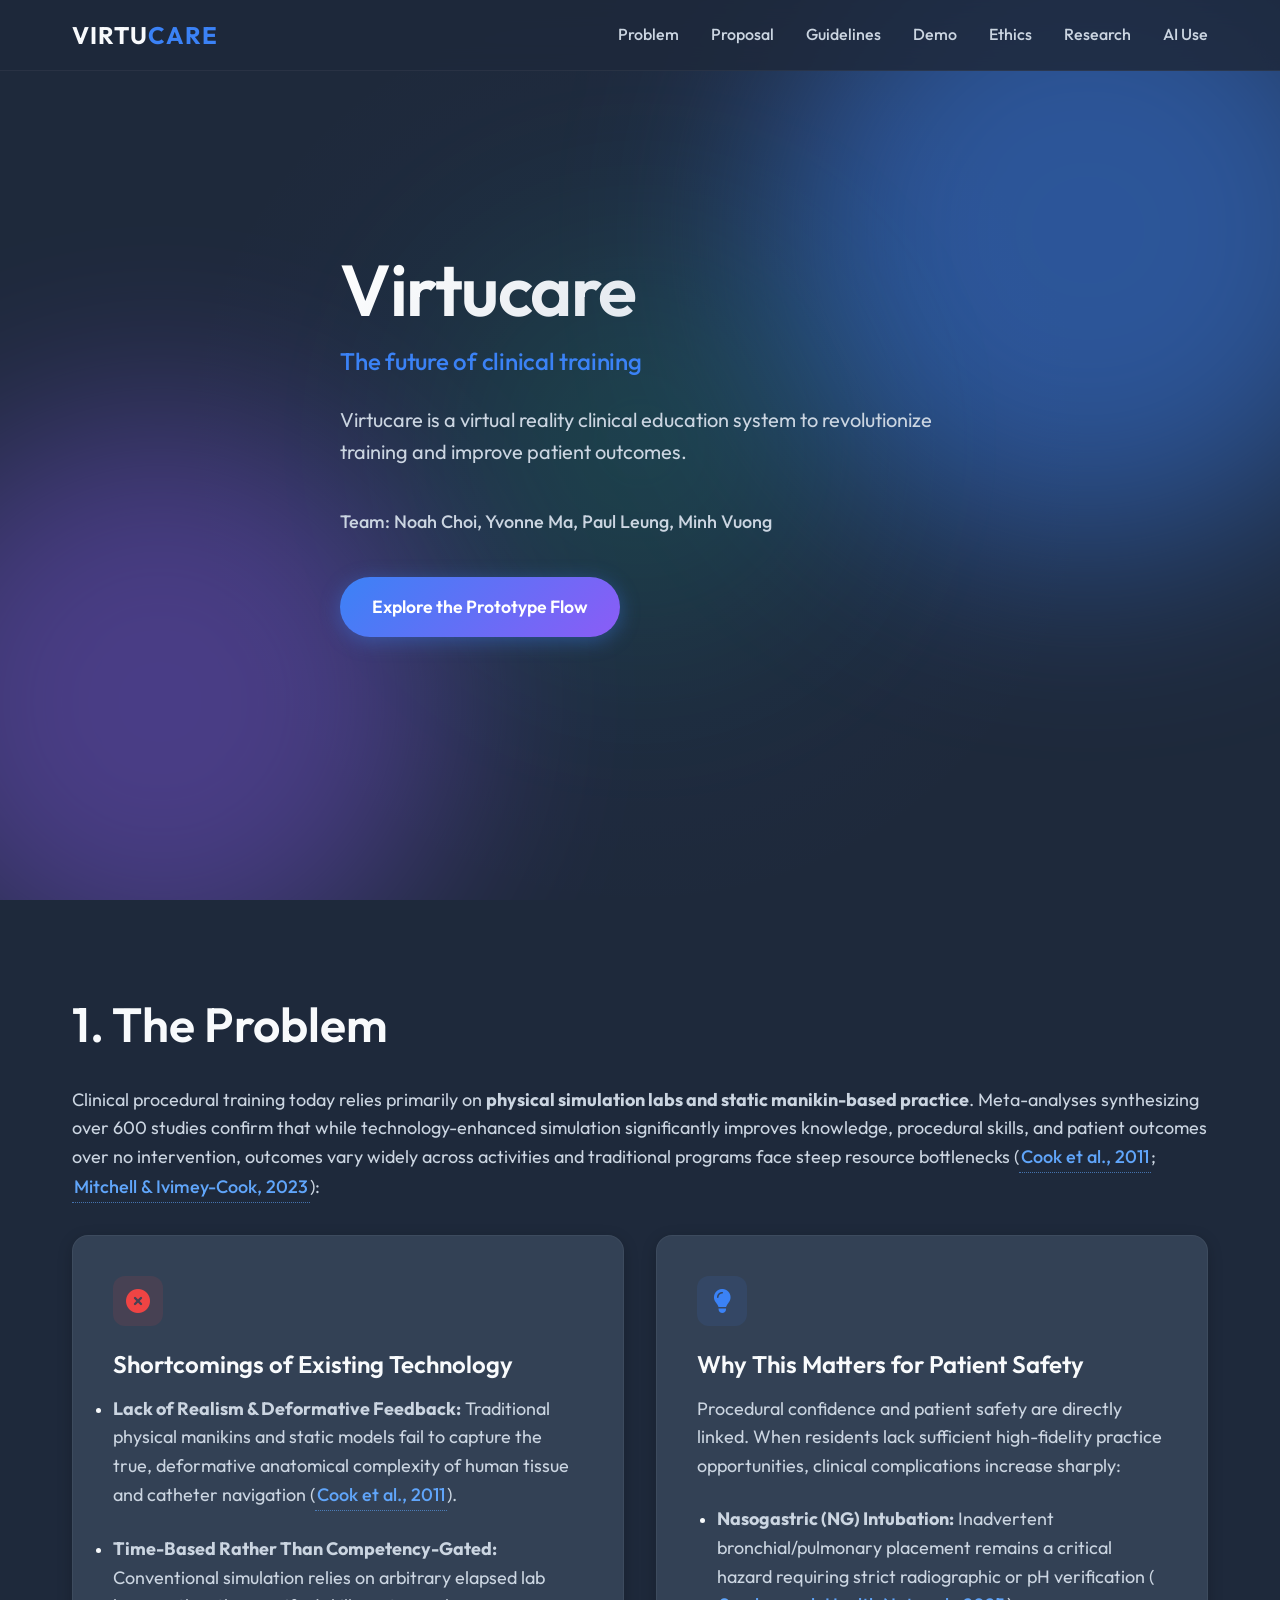
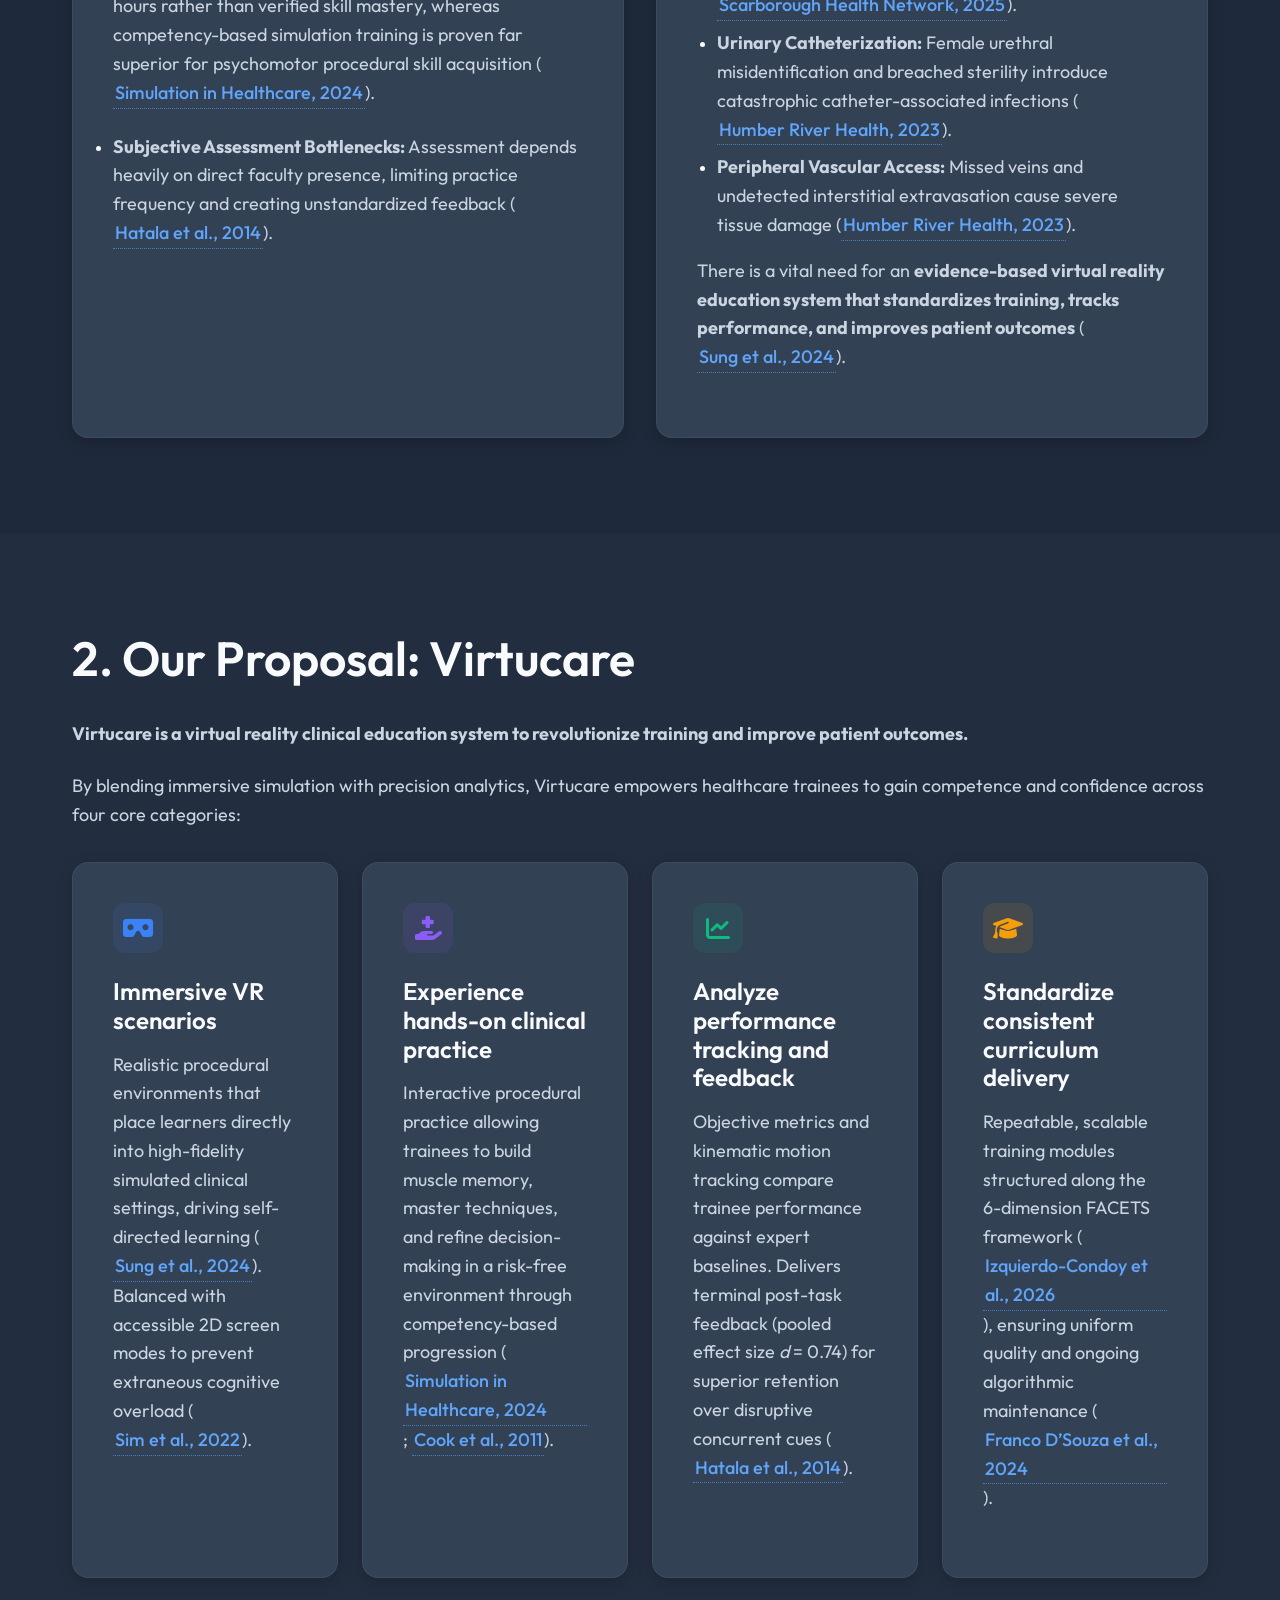
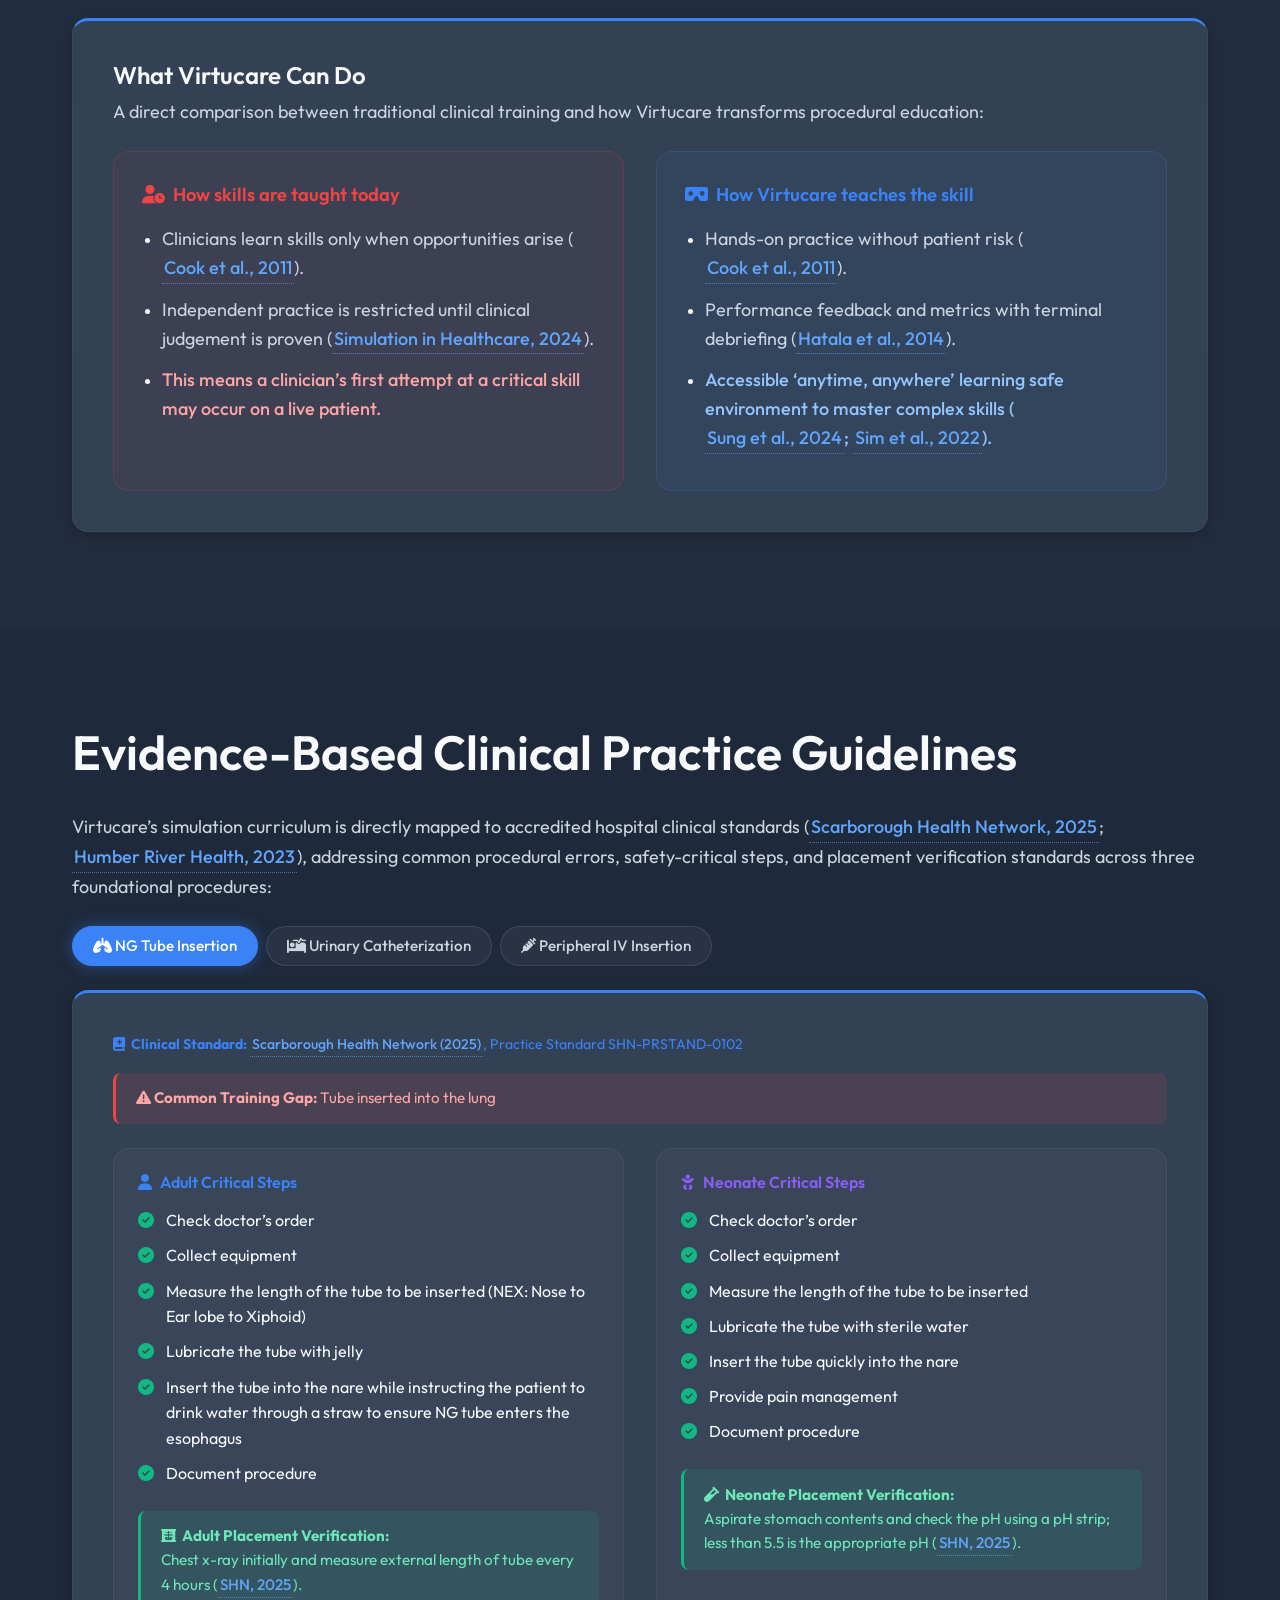
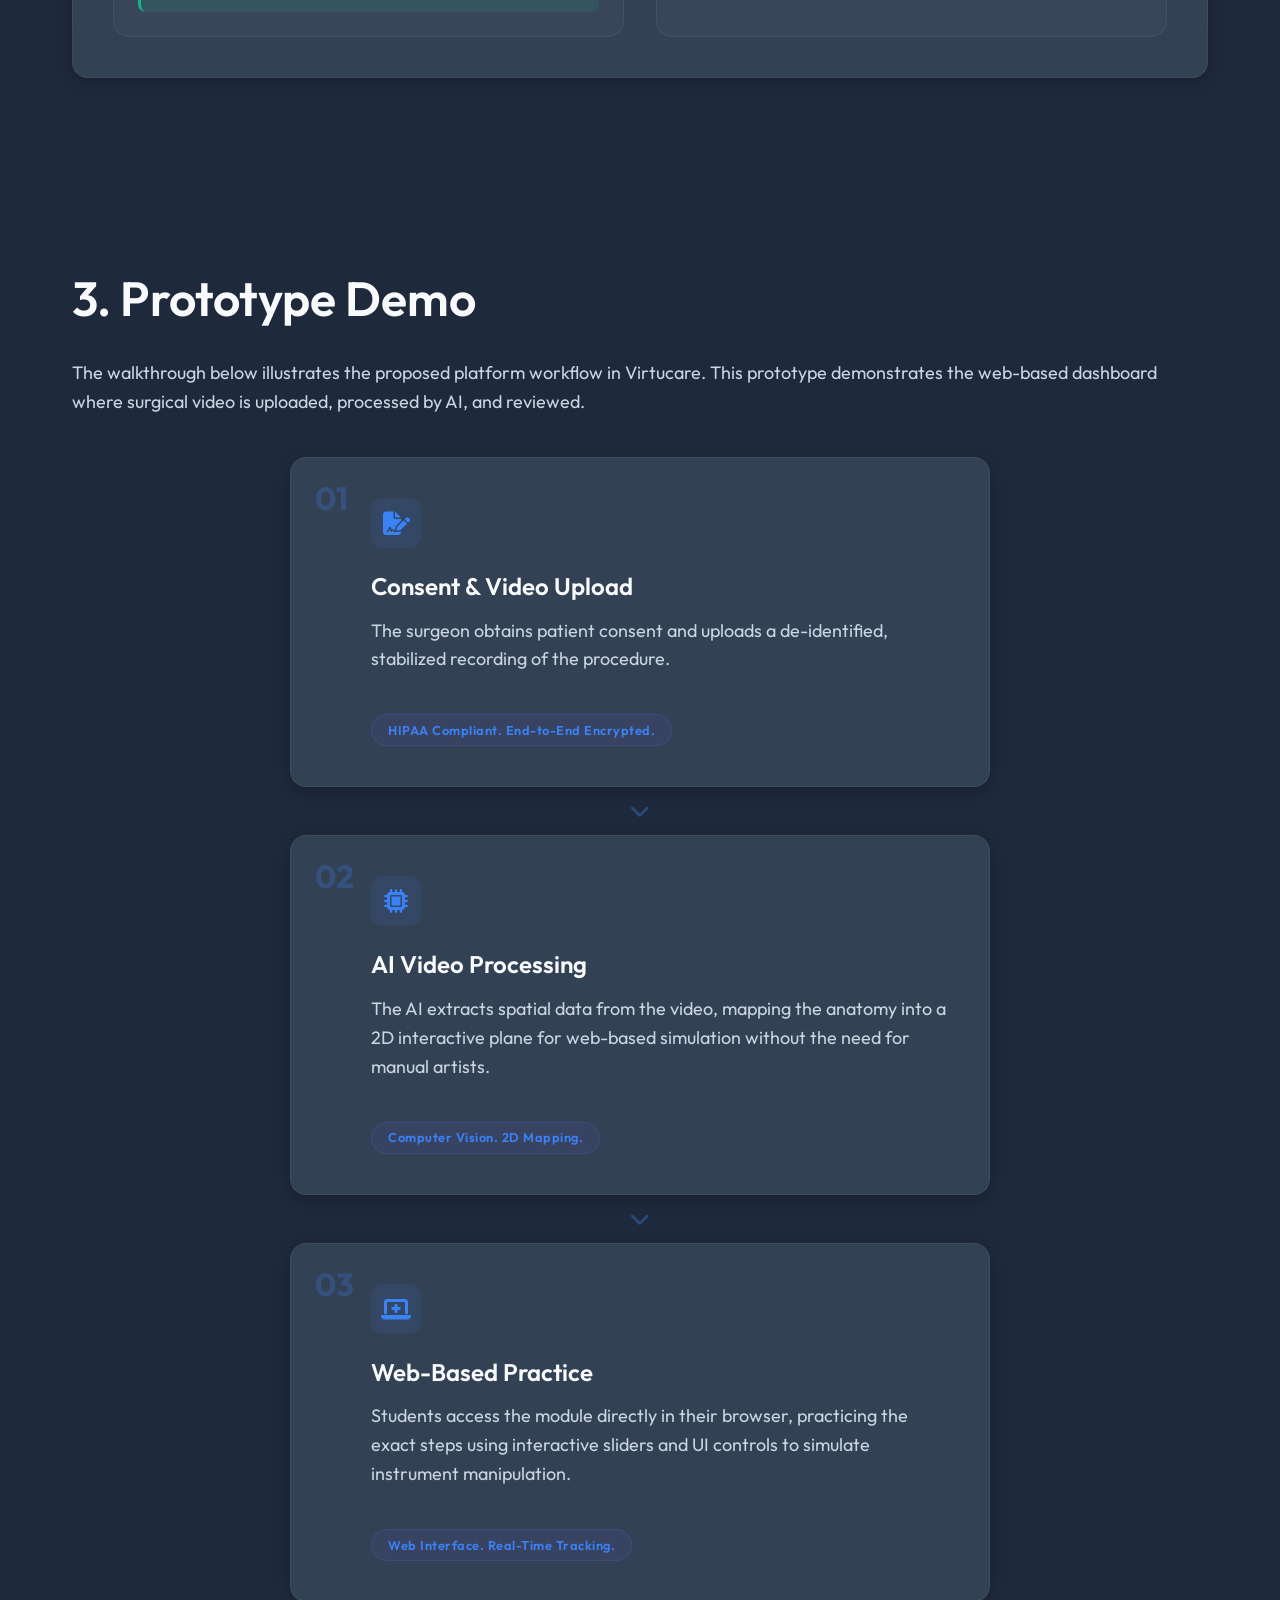
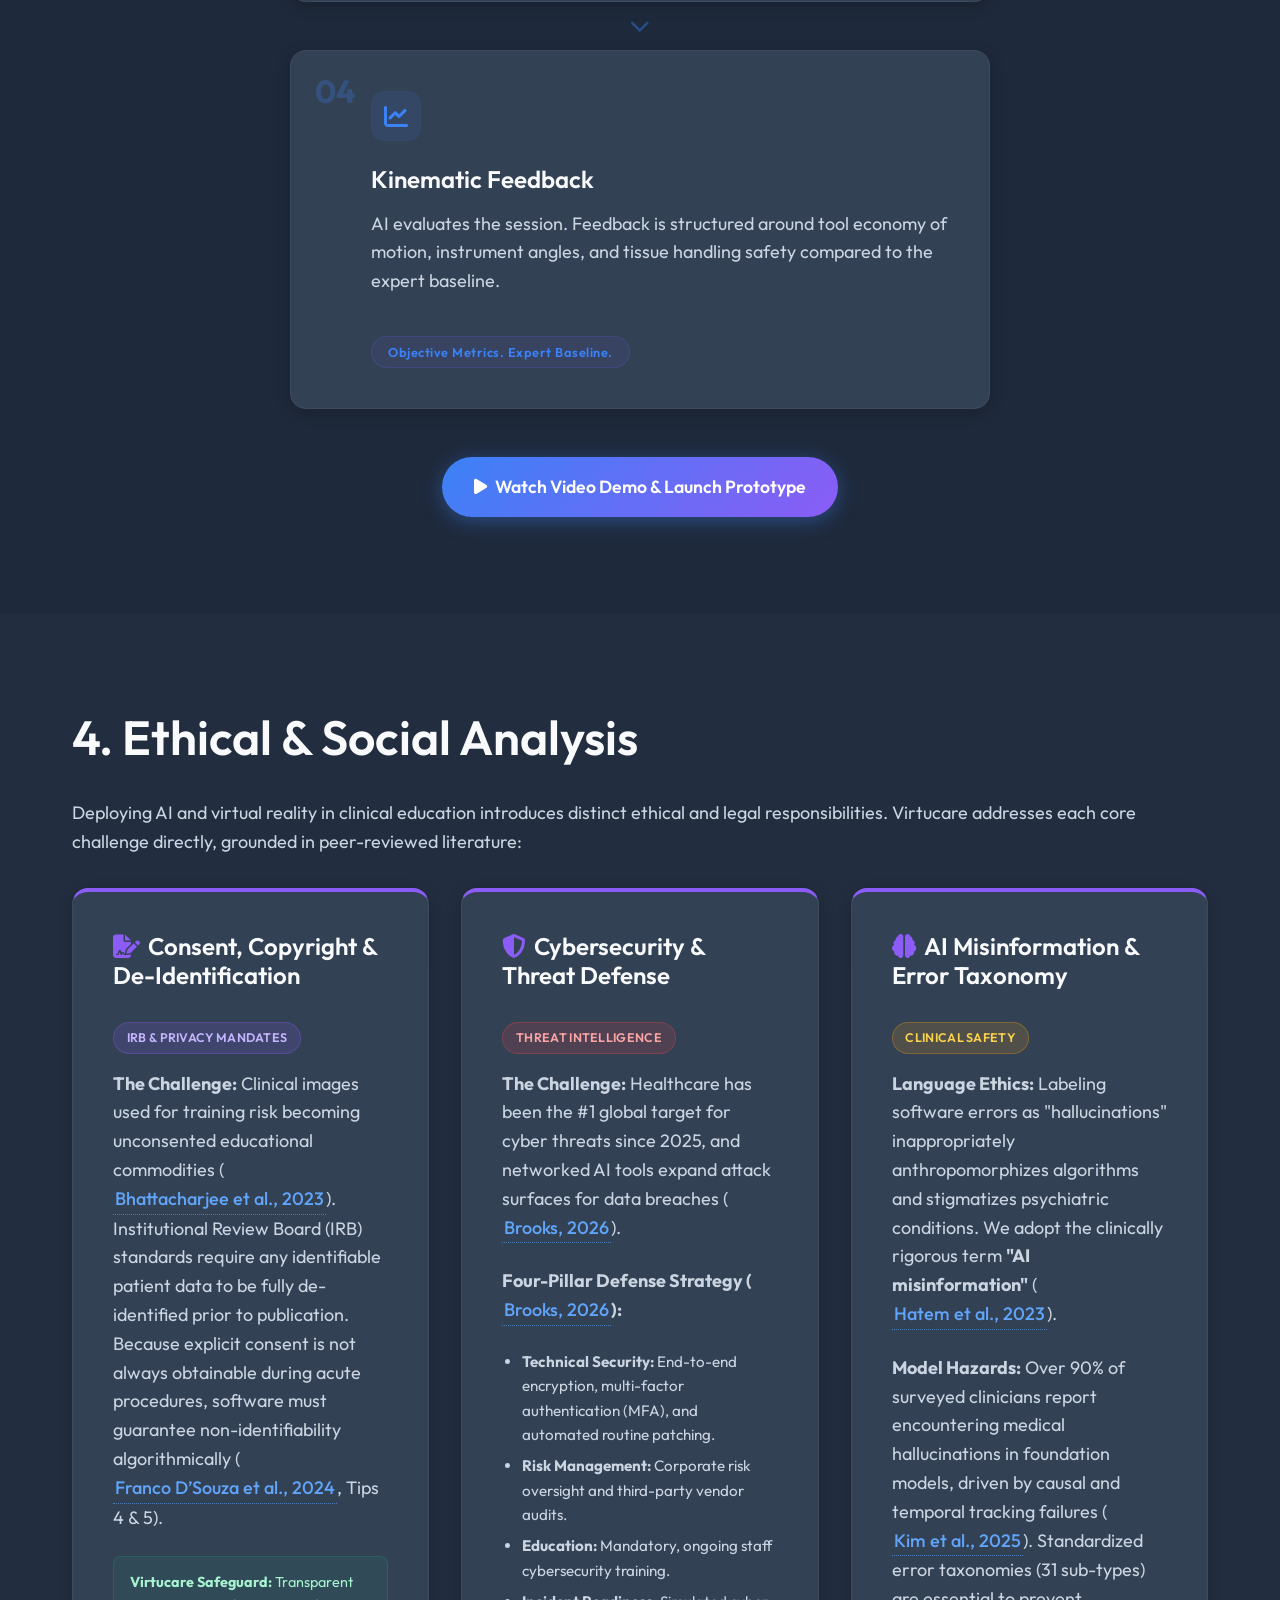
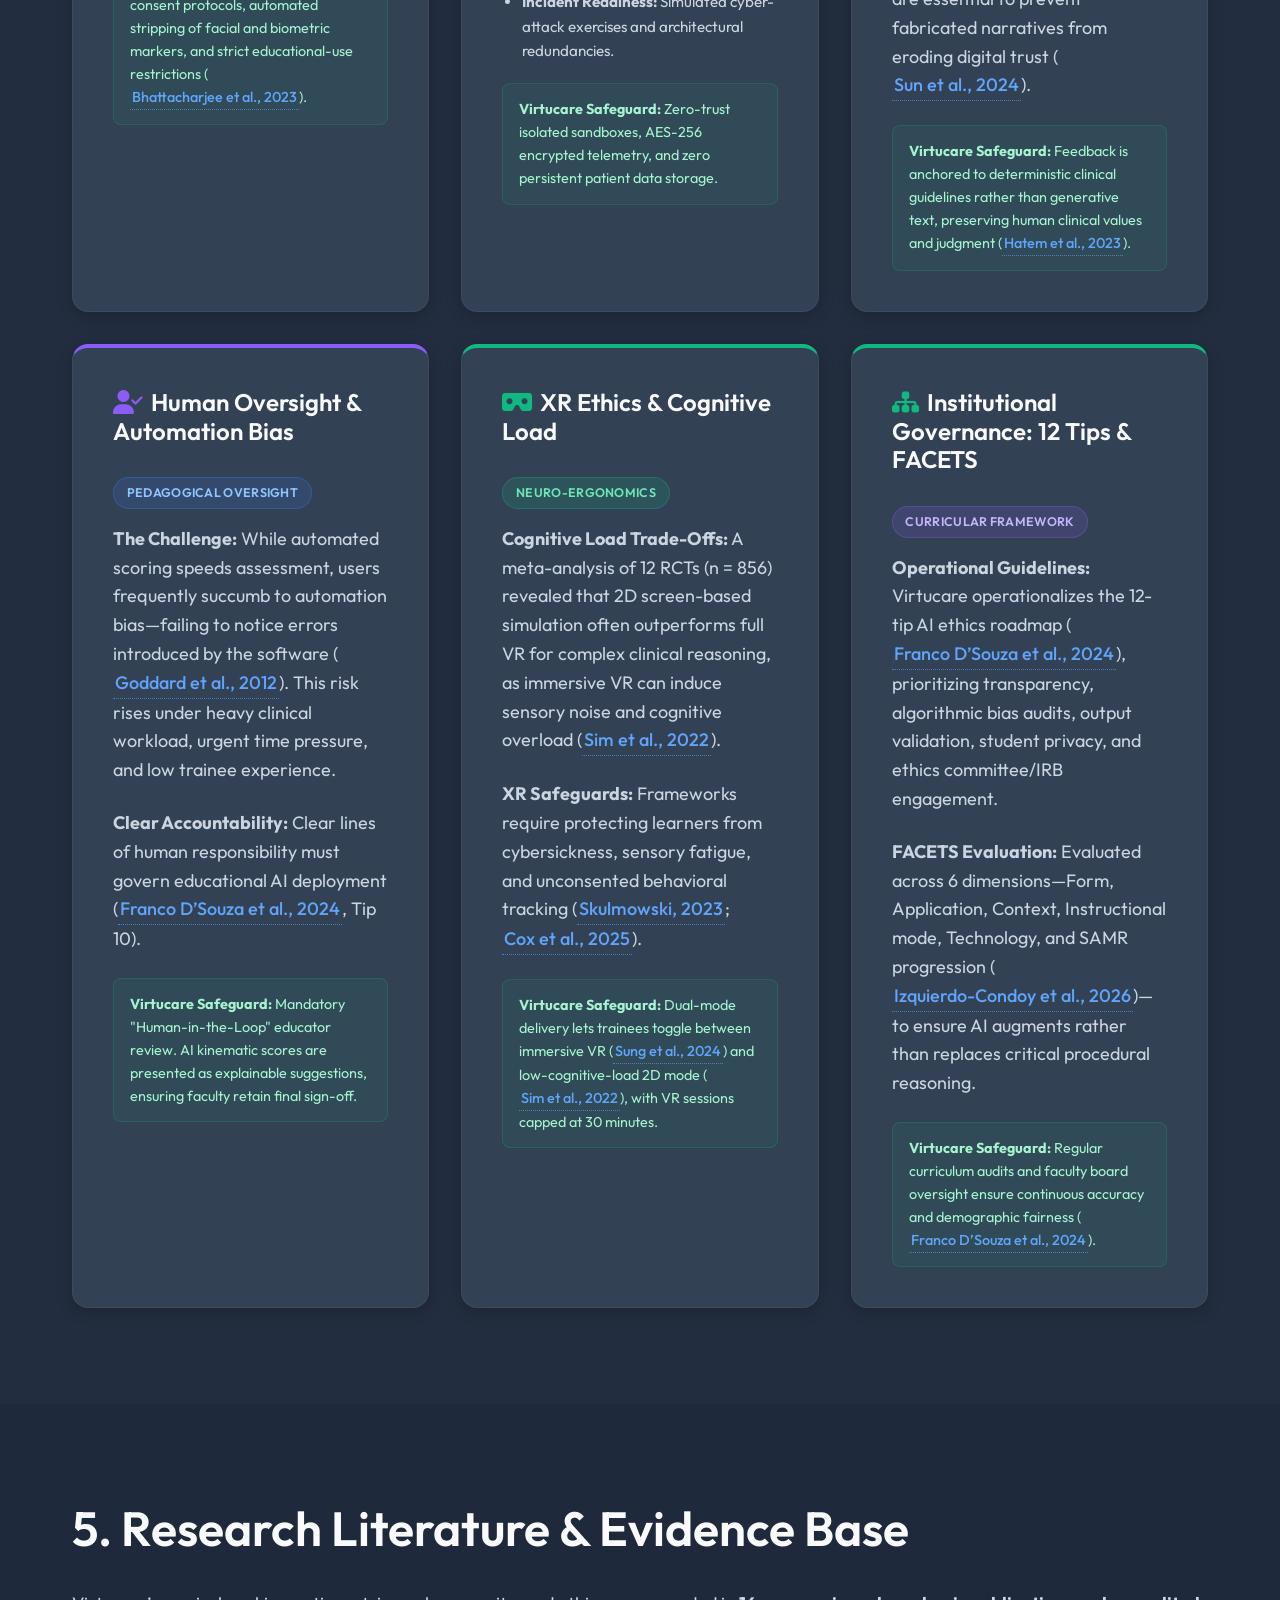
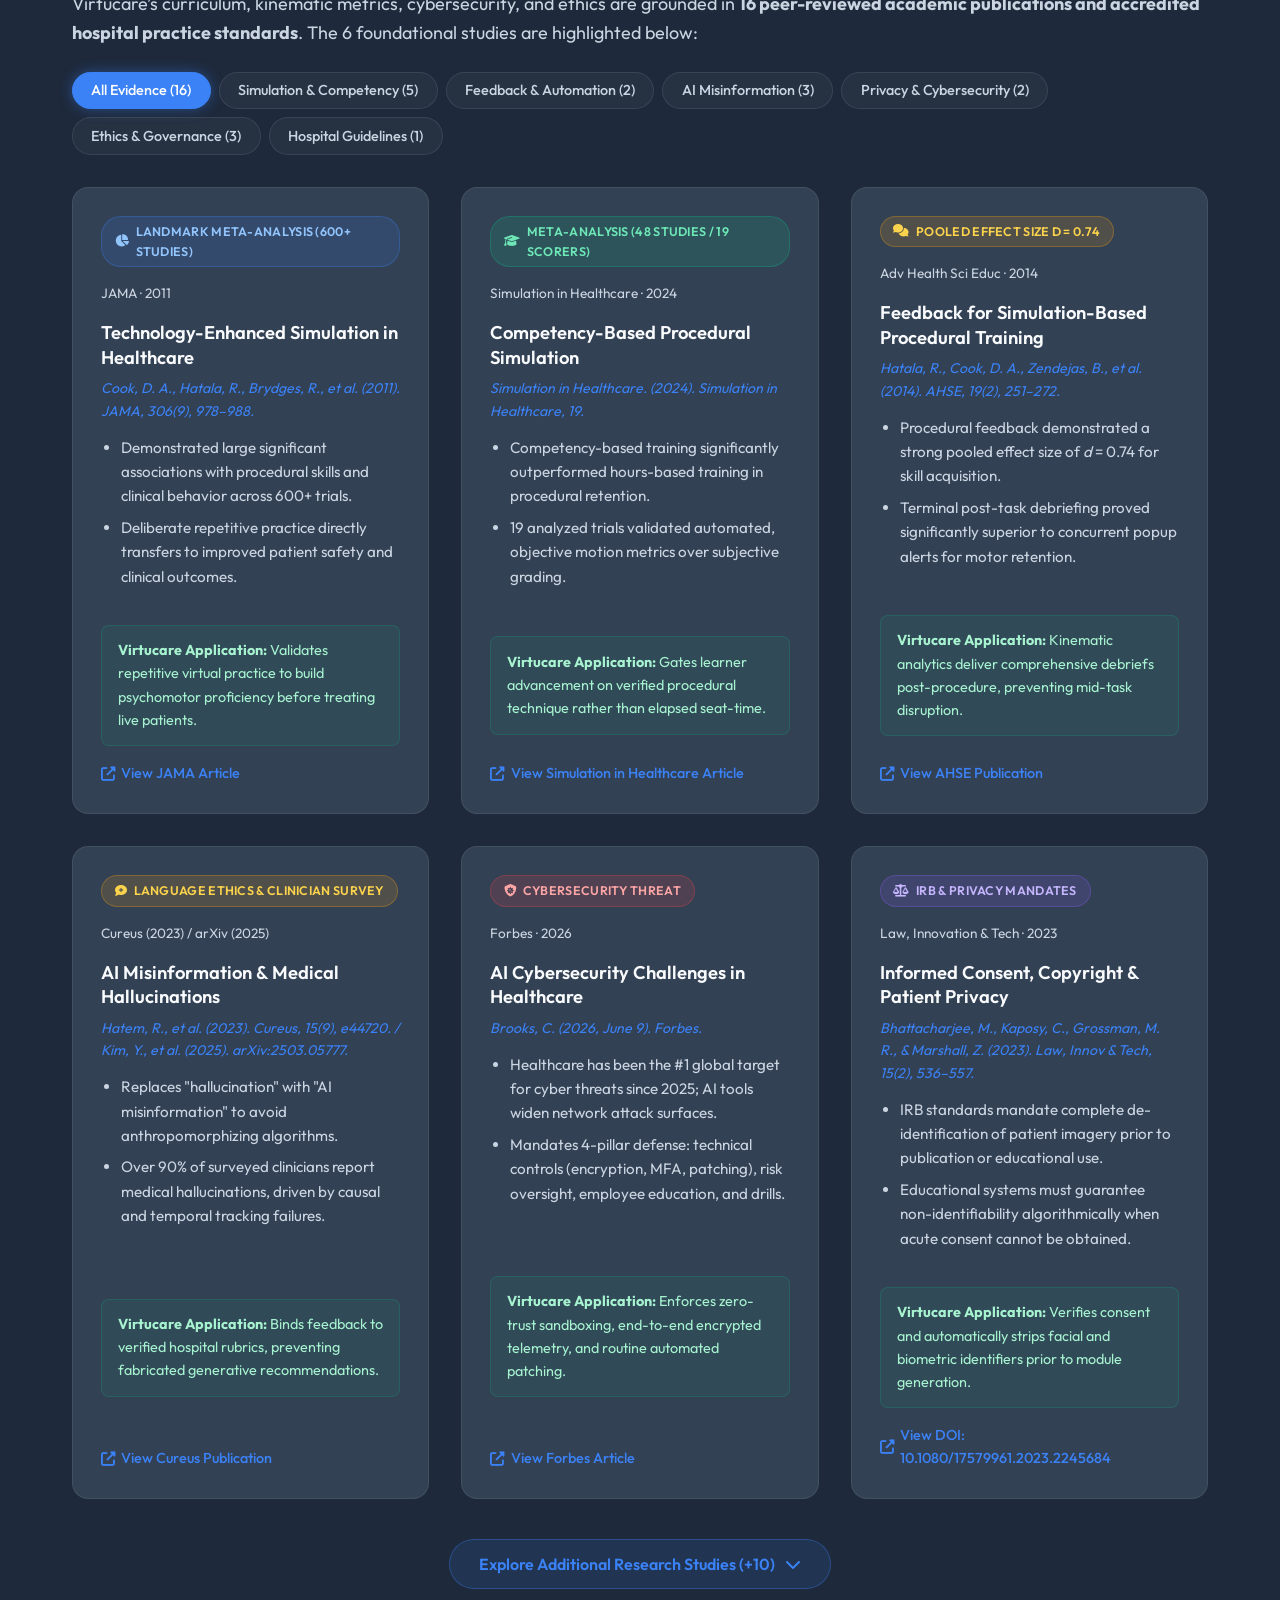
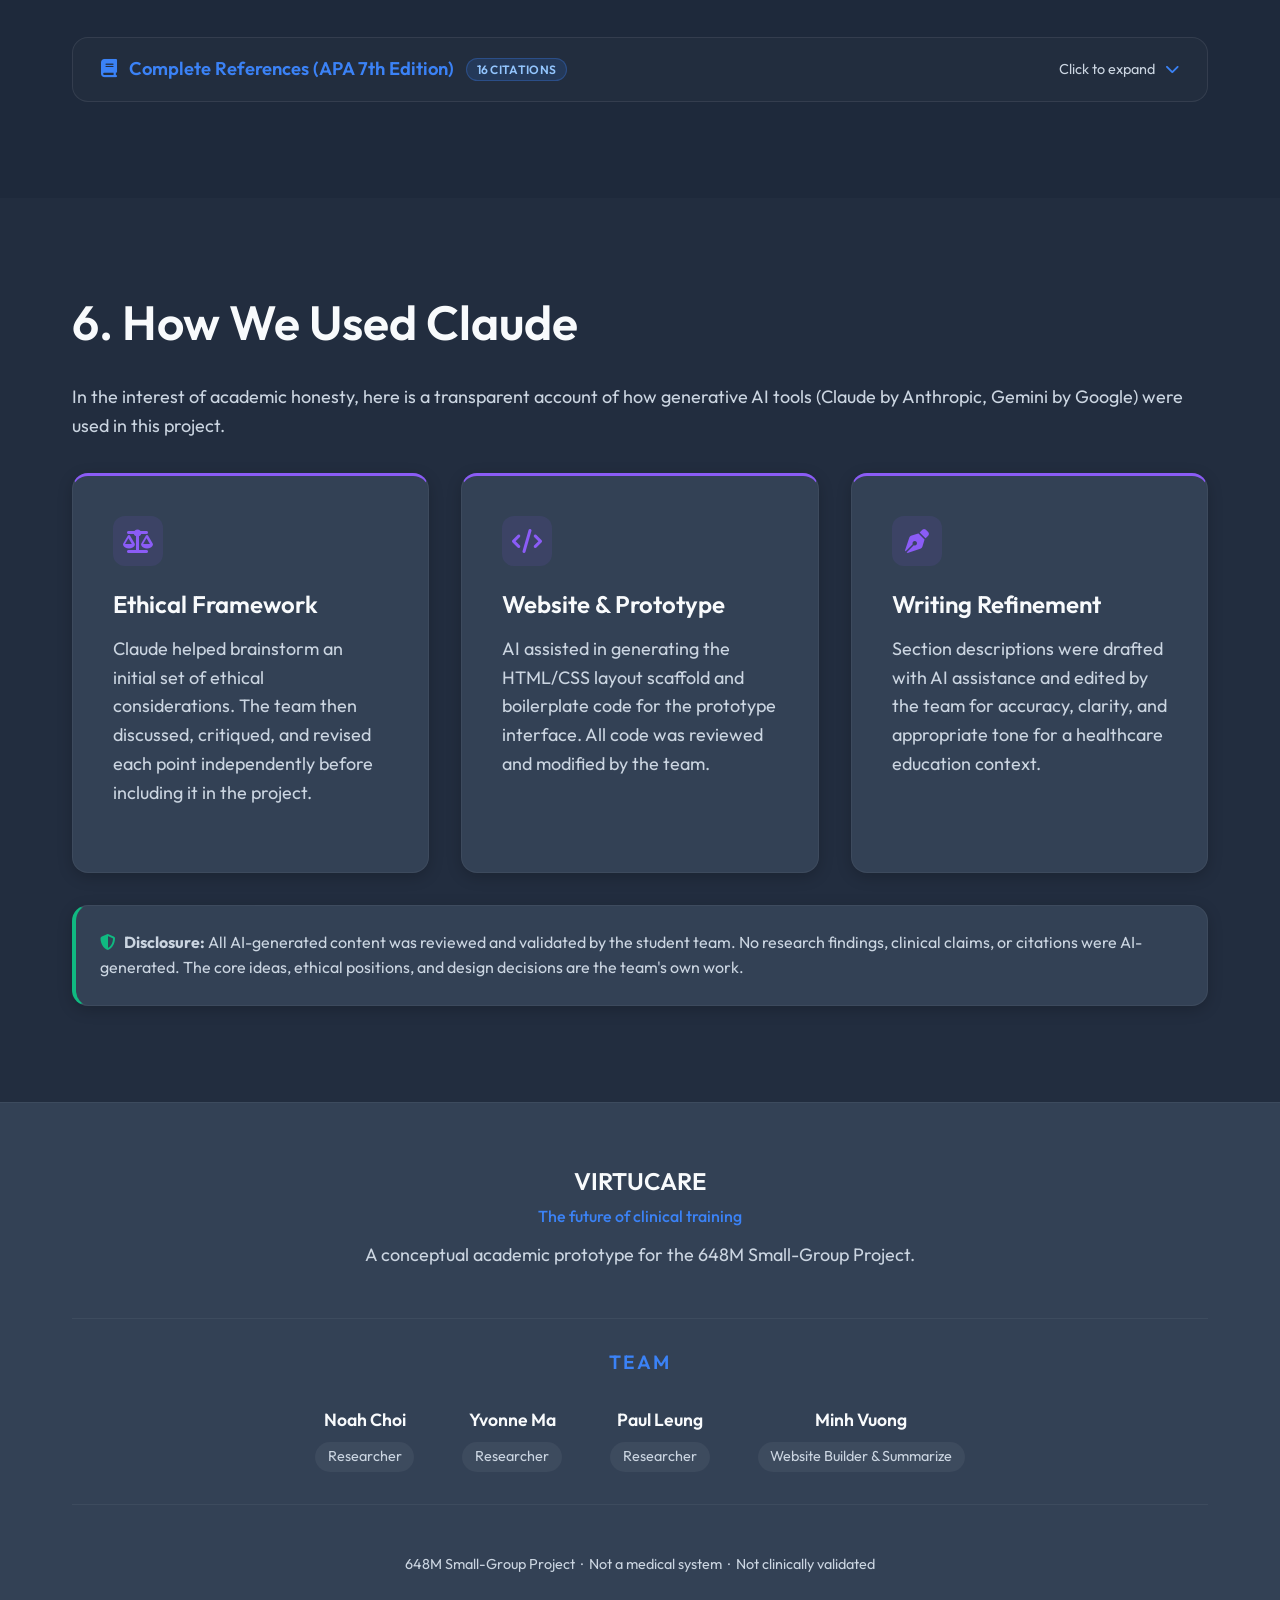
==== index.html @ 4b4f4c00 "video demo" ====
<!DOCTYPE html>
<html lang="en">
<head>
  <meta charset="utf-8">
  <meta name="viewport" content="width=device-width, initial-scale=1">
  <title>Virtucare - The Future of Clinical Training</title>
  <meta name="description" content="Virtucare is a virtual reality clinical education system to revolutionize training and improve patient outcomes.">
  <link rel="stylesheet" href="./assets/css/premium.css">
  <link rel="icon" type="image/svg+xml" href="./assets/img/favicon.svg">
  <!-- FontAwesome for Icons -->
  <link rel="stylesheet" href="https://cdnjs.cloudflare.com/ajax/libs/font-awesome/6.4.0/css/all.min.css">
</head>
<body>

  <!-- Navigation -->
  <nav class="navbar">
    <div class="container">
      <div class="logo">VIRTU<span>CARE</span></div>
      <div class="nav-links">
        <a href="#problem">Problem</a>
        <a href="#proposal">Proposal</a>
        <a href="#guidelines">Guidelines</a>
        <a href="#demo">Demo</a>
        <a href="#ethics">Ethics</a>
        <a href="#research">Research</a>
        <a href="#claude">AI Use</a>
      </div>
    </div>
  </nav>

  <!-- Hero Section -->
  <section class="hero" id="home">
    <div class="container">
      <div class="hero-content">
        <h1>Virtucare</h1>
        <p class="hero-subtitle" style="font-size: 1.5rem; font-weight: 500; color: var(--primary); margin-top: -0.5rem; margin-bottom: 1.5rem; letter-spacing: -0.01em;">The future of clinical training</p>
        <p class="lede">Virtucare is a virtual reality clinical education system to revolutionize training and improve patient outcomes.</p>
        <p class="team-names" style="margin-bottom: 2.5rem; font-weight: 500; color: var(--text-muted);">Team: Noah Choi, Yvonne Ma, Paul Leung, Minh Vuong</p>
        <div class="cta">
          <a class="btn btn-primary" href="pages/prototype.html">Explore the Prototype Flow</a>
        </div>
      </div>
    </div>
  </section>

  <!-- 1. The Problem -->
  <section id="problem" class="section">
    <div class="container">
      <h2>1. The Problem</h2>
      <p>Clinical procedural training today relies primarily on <strong>physical simulation labs and static manikin-based practice</strong>. Meta-analyses synthesizing over 600 studies confirm that while technology-enhanced simulation significantly improves knowledge, procedural skills, and patient outcomes over no intervention, outcomes vary widely across activities and traditional programs face steep resource bottlenecks (<a href="#ref-cook-2011" class="cite-ref">Cook et al., 2011</a>; <a href="#ref-mitchell-2023" class="cite-ref">Mitchell &amp; Ivimey-Cook, 2023</a>):</p>

      <div class="grid-2" style="margin-top: 2rem;">
        <div class="card">
          <div class="card-icon" style="color: var(--danger); background: rgba(239, 68, 68, 0.1);"><i class="fas fa-times-circle"></i></div>
          <h3>Shortcomings of Existing Technology</h3>
          <ul>
            <li><p><strong>Lack of Realism &amp; Deformative Feedback:</strong> Traditional physical manikins and static models fail to capture the true, deformative anatomical complexity of human tissue and catheter navigation (<a href="#ref-cook-2011" class="cite-ref">Cook et al., 2011</a>).</p></li>
            <li><p><strong>Time-Based Rather Than Competency-Gated:</strong> Conventional simulation relies on arbitrary elapsed lab hours rather than verified skill mastery, whereas competency-based simulation training is proven far superior for psychomotor procedural skill acquisition (<a href="#ref-sih-2024" class="cite-ref">Simulation in Healthcare, 2024</a>).</p></li>
            <li><p><strong>Subjective Assessment Bottlenecks:</strong> Assessment depends heavily on direct faculty presence, limiting practice frequency and creating unstandardized feedback (<a href="#ref-hatala-2014" class="cite-ref">Hatala et al., 2014</a>).</p></li>
          </ul>
        </div>
        <div class="card">
          <div class="card-icon"><i class="fas fa-lightbulb"></i></div>
          <h3>Why This Matters for Patient Safety</h3>
          <p>Procedural confidence and patient safety are directly linked. When residents lack sufficient high-fidelity practice opportunities, clinical complications increase sharply:</p>
          <ul style="padding-left: 1.25rem; margin-bottom: 1rem;">
            <li style="margin-bottom: 0.5rem;"><p style="margin: 0;"><strong>Nasogastric (NG) Intubation:</strong> Inadvertent bronchial/pulmonary placement remains a critical hazard requiring strict radiographic or pH verification (<a href="#ref-shn-2025" class="cite-ref">Scarborough Health Network, 2025</a>).</p></li>
            <li style="margin-bottom: 0.5rem;"><p style="margin: 0;"><strong>Urinary Catheterization:</strong> Female urethral misidentification and breached sterility introduce catastrophic catheter-associated infections (<a href="#ref-hrh-2023" class="cite-ref">Humber River Health, 2023</a>).</p></li>
            <li style="margin-bottom: 0.5rem;"><p style="margin: 0;"><strong>Peripheral Vascular Access:</strong> Missed veins and undetected interstitial extravasation cause severe tissue damage (<a href="#ref-hrh-2023" class="cite-ref">Humber River Health, 2023</a>).</p></li>
          </ul>
          <p style="margin-top: 1rem;">There is a vital need for an <strong>evidence-based virtual reality education system that standardizes training, tracks performance, and improves patient outcomes</strong> (<a href="#ref-sung-2024" class="cite-ref">Sung et al., 2024</a>).</p>
        </div>
      </div>
    </div>
  </section>

  <!-- 2. Our Proposal -->
  <section id="proposal" class="section" style="background: rgba(255,255,255,0.02);">
    <div class="container">
      <h2>2. Our Proposal: Virtucare</h2>
      <p><strong>Virtucare is a virtual reality clinical education system to revolutionize training and improve patient outcomes.</strong></p>
      <p>By blending immersive simulation with precision analytics, Virtucare empowers healthcare trainees to gain competence and confidence across four core categories:</p>

      <div class="grid-4" style="margin-top: 2rem;">
        <div class="card">
          <div class="card-icon" style="color: var(--primary); background: rgba(59, 130, 246, 0.1);"><i class="fas fa-vr-cardboard"></i></div>
          <h3>Immersive VR scenarios</h3>
          <p>Realistic procedural environments that place learners directly into high-fidelity simulated clinical settings, driving self-directed learning (<a href="#ref-sung-2024" class="cite-ref">Sung et al., 2024</a>). Balanced with accessible 2D screen modes to prevent extraneous cognitive overload (<a href="#ref-sim-2022" class="cite-ref">Sim et al., 2022</a>).</p>
        </div>
        <div class="card">
          <div class="card-icon" style="color: var(--secondary); background: rgba(139, 92, 246, 0.1);"><i class="fas fa-hand-holding-medical"></i></div>
          <h3>Experience hands-on clinical practice</h3>
          <p>Interactive procedural practice allowing trainees to build muscle memory, master techniques, and refine decision-making in a risk-free environment through competency-based progression (<a href="#ref-sih-2024" class="cite-ref">Simulation in Healthcare, 2024</a>; <a href="#ref-cook-2011" class="cite-ref">Cook et al., 2011</a>).</p>
        </div>
        <div class="card">
          <div class="card-icon" style="color: var(--accent); background: rgba(16, 185, 129, 0.1);"><i class="fas fa-chart-line"></i></div>
          <h3>Analyze performance tracking and feedback</h3>
          <p>Objective metrics and kinematic motion tracking compare trainee performance against expert baselines. Delivers terminal post-task feedback (pooled effect size <em>d</em> = 0.74) for superior retention over disruptive concurrent cues (<a href="#ref-hatala-2014" class="cite-ref">Hatala et al., 2014</a>).</p>
        </div>
        <div class="card">
          <div class="card-icon" style="color: #f59e0b; background: rgba(245, 158, 11, 0.1);"><i class="fas fa-graduation-cap"></i></div>
          <h3>Standardize consistent curriculum delivery</h3>
          <p>Repeatable, scalable training modules structured along the 6-dimension FACETS framework (<a href="#ref-izquierdo-2026" class="cite-ref">Izquierdo-Condoy et al., 2026</a>), ensuring uniform quality and ongoing algorithmic maintenance (<a href="#ref-dsouza-2024" class="cite-ref">Franco D’Souza et al., 2024</a>).</p>
        </div>
      </div>

      <div class="card" style="margin-top: 2.5rem; border-top: 3px solid var(--primary);">
        <h3 style="margin-bottom: 0.5rem;">What Virtucare Can Do</h3>
        <p style="color: var(--text-muted); margin-bottom: 1.5rem;">A direct comparison between traditional clinical training and how Virtucare transforms procedural education:</p>
        <div class="grid-2">
          <div style="background: rgba(239, 68, 68, 0.05); padding: 1.75rem; border-radius: var(--radius); border: 1px solid rgba(239, 68, 68, 0.2);">
            <p style="color: var(--danger); font-weight: 600; font-size: 1.15rem; margin-bottom: 1rem;"><i class="fas fa-user-clock" style="margin-right: 0.5rem;"></i>How skills are taught today</p>
            <ul style="padding-left: 1.25rem;">
              <li style="margin-bottom: 0.75rem;"><p style="margin: 0;">Clinicians learn skills only when opportunities arise (<a href="#ref-cook-2011" class="cite-ref">Cook et al., 2011</a>).</p></li>
              <li style="margin-bottom: 0.75rem;"><p style="margin: 0;">Independent practice is restricted until clinical judgement is proven (<a href="#ref-sih-2024" class="cite-ref">Simulation in Healthcare, 2024</a>).</p></li>
              <li style="margin-bottom: 0.5rem;"><p style="margin: 0; color: #fca5a5; font-weight: 500;">This means a clinician’s first attempt at a critical skill may occur on a live patient.</p></li>
            </ul>
          </div>
          <div style="background: rgba(59, 130, 246, 0.05); padding: 1.75rem; border-radius: var(--radius); border: 1px solid rgba(59, 130, 246, 0.2);">
            <p style="color: var(--primary); font-weight: 600; font-size: 1.15rem; margin-bottom: 1rem;"><i class="fas fa-vr-cardboard" style="margin-right: 0.5rem;"></i>How Virtucare teaches the skill</p>
            <ul style="padding-left: 1.25rem;">
              <li style="margin-bottom: 0.75rem;"><p style="margin: 0;">Hands-on practice without patient risk (<a href="#ref-cook-2011" class="cite-ref">Cook et al., 2011</a>).</p></li>
              <li style="margin-bottom: 0.75rem;"><p style="margin: 0;">Performance feedback and metrics with terminal debriefing (<a href="#ref-hatala-2014" class="cite-ref">Hatala et al., 2014</a>).</p></li>
              <li style="margin-bottom: 0.5rem;"><p style="margin: 0; color: #93c5fd; font-weight: 500;">Accessible ‘anytime, anywhere’ learning safe environment to master complex skills (<a href="#ref-sung-2024" class="cite-ref">Sung et al., 2024</a>; <a href="#ref-sim-2022" class="cite-ref">Sim et al., 2022</a>).</p></li>
            </ul>
          </div>
        </div>
      </div>
    </div>
  </section>

  <!-- Clinical Practice Guidelines -->
  <section id="guidelines" class="section">
    <div class="container">
      <h2>Evidence-Based Clinical Practice Guidelines</h2>
      <p>Virtucare’s simulation curriculum is directly mapped to accredited hospital clinical standards (<a href="#ref-shn-2025" class="cite-ref">Scarborough Health Network, 2025</a>; <a href="#ref-hrh-2023" class="cite-ref">Humber River Health, 2023</a>), addressing common procedural errors, safety-critical steps, and placement verification standards across three foundational procedures:</p>

      <div class="guideline-tabs" id="home-guideline-tabs">
        <button type="button" class="guideline-tab active" data-target="home-tab-ngt"><i class="fas fa-lungs"></i> NG Tube Insertion</button>
        <button type="button" class="guideline-tab" data-target="home-tab-foley"><i class="fas fa-procedures"></i> Urinary Catheterization</button>
        <button type="button" class="guideline-tab" data-target="home-tab-iv"><i class="fas fa-syringe"></i> Peripheral IV Insertion</button>
      </div>

      <!-- NGT -->
      <div id="home-tab-ngt" class="guideline-pane">
        <div class="card" style="border-top: 3px solid var(--primary);">
          <div style="font-size: 0.88rem; color: var(--primary); margin-bottom: 1rem;"><i class="fas fa-book-medical" style="margin-right: 0.4rem;"></i><strong>Clinical Standard:</strong> <a href="#ref-shn-2025" class="cite-ref">Scarborough Health Network (2025)</a>, Practice Standard SHN-PRSTAND-0102</div>
          <div class="guideline-badge-gap">
            <strong><i class="fas fa-exclamation-triangle"></i> Common Training Gap:</strong> Tube inserted into the lung
          </div>
          <div class="grid-2">
            <div style="background: rgba(255,255,255,0.03); padding: 1.5rem; border-radius: var(--radius); border: 1px solid rgba(255,255,255,0.05);">
              <h4 style="color: var(--primary); margin-bottom: 1rem;"><i class="fas fa-user" style="margin-right: 0.5rem;"></i>Adult Critical Steps</h4>
              <div class="checklist-item"><i class="fas fa-check-circle"></i><span>Check doctor’s order</span></div>
              <div class="checklist-item"><i class="fas fa-check-circle"></i><span>Collect equipment</span></div>
              <div class="checklist-item"><i class="fas fa-check-circle"></i><span>Measure the length of the tube to be inserted (NEX: Nose to Ear lobe to Xiphoid)</span></div>
              <div class="checklist-item"><i class="fas fa-check-circle"></i><span>Lubricate the tube with jelly</span></div>
              <div class="checklist-item"><i class="fas fa-check-circle"></i><span>Insert the tube into the nare while instructing the patient to drink water through a straw to ensure NG tube enters the esophagus</span></div>
              <div class="checklist-item"><i class="fas fa-check-circle"></i><span>Document procedure</span></div>
              <div class="guideline-badge-verify">
                <strong><i class="fas fa-x-ray" style="margin-right: 0.4rem;"></i>Adult Placement Verification:</strong><br>
                Chest x-ray initially and measure external length of tube every 4 hours (<a href="#ref-shn-2025" class="cite-ref">SHN, 2025</a>).
              </div>
            </div>
            <div style="background: rgba(255,255,255,0.03); padding: 1.5rem; border-radius: var(--radius); border: 1px solid rgba(255,255,255,0.05);">
              <h4 style="color: var(--secondary); margin-bottom: 1rem;"><i class="fas fa-baby" style="margin-right: 0.5rem;"></i>Neonate Critical Steps</h4>
              <div class="checklist-item"><i class="fas fa-check-circle"></i><span>Check doctor’s order</span></div>
              <div class="checklist-item"><i class="fas fa-check-circle"></i><span>Collect equipment</span></div>
              <div class="checklist-item"><i class="fas fa-check-circle"></i><span>Measure the length of the tube to be inserted</span></div>
              <div class="checklist-item"><i class="fas fa-check-circle"></i><span>Lubricate the tube with sterile water</span></div>
              <div class="checklist-item"><i class="fas fa-check-circle"></i><span>Insert the tube quickly into the nare</span></div>
              <div class="checklist-item"><i class="fas fa-check-circle"></i><span>Provide pain management</span></div>
              <div class="checklist-item"><i class="fas fa-check-circle"></i><span>Document procedure</span></div>
              <div class="guideline-badge-verify">
                <strong><i class="fas fa-vial" style="margin-right: 0.4rem;"></i>Neonate Placement Verification:</strong><br>
                Aspirate stomach contents and check the pH using a pH strip; less than 5.5 is the appropriate pH (<a href="#ref-shn-2025" class="cite-ref">SHN, 2025</a>).
              </div>
            </div>
          </div>
        </div>
      </div>

      <!-- Foley -->
      <div id="home-tab-foley" class="guideline-pane" style="display: none;">
        <div class="card" style="border-top: 3px solid var(--primary);">
          <div style="font-size: 0.88rem; color: var(--primary); margin-bottom: 1rem;"><i class="fas fa-book-medical" style="margin-right: 0.4rem;"></i><strong>Clinical Standard:</strong> <a href="#ref-hrh-2023" class="cite-ref">Humber River Health (2023)</a>, Reference No. 2734</div>
          <div class="guideline-badge-gap">
            <strong><i class="fas fa-exclamation-triangle"></i> Common Training Gap:</strong> Inability to locate the urethra (in females); breaking sterility
          </div>
          <div style="background: rgba(255,255,255,0.03); padding: 1.5rem; border-radius: var(--radius); border: 1px solid rgba(255,255,255,0.05);">
            <h4 style="color: var(--primary); margin-bottom: 1rem;"><i class="fas fa-clipboard-list" style="margin-right: 0.5rem;"></i>Critical Clinical Steps</h4>
            <div class="checklist-item"><i class="fas fa-check-circle"></i><span>Check doctor’s order</span></div>
            <div class="checklist-item"><i class="fas fa-check-circle"></i><span>Collect equipment</span></div>
            <div class="checklist-item"><i class="fas fa-check-circle"></i><span>Maintain sterility throughout the procedure</span></div>
            <div class="checklist-item"><i class="fas fa-check-circle"></i><span>Lubricate tube with lidocaine jelly</span></div>
            <div class="checklist-item"><i class="fas fa-check-circle"></i><span>Insert the tube and advance until urine flow is observed</span></div>
            <div class="checklist-item"><i class="fas fa-check-circle"></i><span>Attach syringe to inflate catheter balloon</span></div>
            <div class="checklist-item"><i class="fas fa-check-circle"></i><span>Do not exceed three attempts (<a href="#ref-hrh-2023" class="cite-ref">HRH, 2023</a>)</span></div>
            <div class="checklist-item"><i class="fas fa-check-circle"></i><span>Document the procedure</span></div>
            <div class="checklist-item"><i class="fas fa-check-circle"></i><span>Must be assessed every 24 hours when catheter is indwelling</span></div>
            <div class="guideline-badge-verify">
              <strong><i class="fas fa-check-double" style="margin-right: 0.4rem;"></i>Placement Verification:</strong><br>
              When urine flow through the catheter is observed (<a href="#ref-hrh-2023" class="cite-ref">HRH, 2023</a>).
            </div>
          </div>
        </div>
      </div>

      <!-- PIV -->
      <div id="home-tab-iv" class="guideline-pane" style="display: none;">
        <div class="card" style="border-top: 3px solid var(--primary);">
          <div style="font-size: 0.88rem; color: var(--primary); margin-bottom: 1rem;"><i class="fas fa-book-medical" style="margin-right: 0.4rem;"></i><strong>Clinical Standard:</strong> <a href="#ref-hrh-2023" class="cite-ref">Humber River Health (2023)</a>, Vascular Access Devices Policy</div>
          <div class="guideline-badge-gap">
            <strong><i class="fas fa-exclamation-triangle"></i> Common Training Gap:</strong> Selecting the correct catheter gauge size; missing the vein upon insertion; uncertainty at an interstitial site
          </div>
          <div style="background: rgba(255,255,255,0.03); padding: 1.5rem; border-radius: var(--radius); border: 1px solid rgba(255,255,255,0.05);">
            <h4 style="color: var(--primary); margin-bottom: 1rem;"><i class="fas fa-clipboard-list" style="margin-right: 0.5rem;"></i>Critical Clinical Steps</h4>
            <div class="checklist-item"><i class="fas fa-check-circle"></i><span>Check doctor’s order</span></div>
            <div class="checklist-item"><i class="fas fa-check-circle"></i><span>Collect equipment</span></div>
            <div class="checklist-item"><i class="fas fa-check-circle"></i><span>Use tourniquet to engorge the veins</span></div>
            <div class="checklist-item"><i class="fas fa-check-circle"></i><span>Disinfect site with antiseptic solution</span></div>
            <div class="checklist-item"><i class="fas fa-check-circle"></i><span>Visualize the vein and insert the needle with the catheter</span></div>
            <div class="checklist-item"><i class="fas fa-check-circle"></i><span>Advance the catheter</span></div>
            <div class="checklist-item"><i class="fas fa-check-circle"></i><span>Flush to ensure patency</span></div>
            <div class="checklist-item"><i class="fas fa-check-circle"></i><span>Secure cannula with Tegaderm</span></div>
            <div class="checklist-item"><i class="fas fa-check-circle"></i><span>No more than 2 attempts (<a href="#ref-hrh-2023" class="cite-ref">HRH, 2023</a>)</span></div>
            <div class="checklist-item"><i class="fas fa-check-circle"></i><span>Document the procedure</span></div>
            <div class="checklist-item"><i class="fas fa-check-circle"></i><span>Must be assessed every hour</span></div>
            <div class="guideline-badge-verify">
              <strong><i class="fas fa-check-double" style="margin-right: 0.4rem;"></i>Placement Verification:</strong><br>
              When flashback is visualized in the catheter; flush the catheter and monitor the site to ensure patency (<a href="#ref-hrh-2023" class="cite-ref">HRH, 2023</a>).
            </div>
          </div>
        </div>
      </div>
    </div>
  </section>

  <!-- 3. Prototype / Demo -->
  <section id="demo" class="section">
    <div class="container">
      <h2>3. Prototype Demo</h2>
      <p>The walkthrough below illustrates the proposed platform workflow in Virtucare. This prototype demonstrates the web-based dashboard where surgical video is uploaded, processed by AI, and reviewed.</p>

      <div class="flow-steps" style="margin-top: 2.5rem;">

        <div class="flow-step card">
          <div class="flow-step-number">01</div>
          <div class="card-icon"><i class="fas fa-file-signature"></i></div>
          <h3>Consent & Video Upload</h3>
          <p>The surgeon obtains patient consent and uploads a de-identified, stabilized recording of the procedure.</p>
          <div class="flow-badge">HIPAA Compliant. End-to-End Encrypted.</div>
        </div>

        <div class="flow-arrow"><i class="fas fa-chevron-down"></i></div>

        <div class="flow-step card">
          <div class="flow-step-number">02</div>
          <div class="card-icon"><i class="fas fa-microchip"></i></div>
          <h3>AI Video Processing</h3>
          <p>The AI extracts spatial data from the video, mapping the anatomy into a 2D interactive plane for web-based simulation without the need for manual artists.</p>
          <div class="flow-badge">Computer Vision. 2D Mapping.</div>
        </div>

        <div class="flow-arrow"><i class="fas fa-chevron-down"></i></div>

        <div class="flow-step card">
          <div class="flow-step-number">03</div>
          <div class="card-icon"><i class="fas fa-laptop-medical"></i></div>
          <h3>Web-Based Practice</h3>
          <p>Students access the module directly in their browser, practicing the exact steps using interactive sliders and UI controls to simulate instrument manipulation.</p>
          <div class="flow-badge">Web Interface. Real-Time Tracking.</div>
        </div>

        <div class="flow-arrow"><i class="fas fa-chevron-down"></i></div>

        <div class="flow-step card">
          <div class="flow-step-number">04</div>
          <div class="card-icon"><i class="fas fa-chart-line"></i></div>
          <h3>Kinematic Feedback</h3>
          <p>AI evaluates the session. Feedback is structured around tool economy of motion, instrument angles, and tissue handling safety compared to the expert baseline.</p>
          <div class="flow-badge">Objective Metrics. Expert Baseline.</div>
        </div>

      </div>

      <div style="text-align: center; margin-top: 3rem;">
        <a href="pages/prototype.html" class="btn btn-primary"><i class="fas fa-play" style="margin-right: 0.5rem;"></i> Watch Video Demo &amp; Launch Prototype</a>
      </div>
    </div>
  </section>

  <!-- 4. Ethical Analysis -->
  <section id="ethics" class="section" style="background: rgba(255,255,255,0.02);">
    <div class="container">
      <h2>4. Ethical &amp; Social Analysis</h2>
      <p>Deploying AI and virtual reality in clinical education introduces distinct ethical and legal responsibilities. Virtucare addresses each core challenge directly, grounded in peer-reviewed literature:</p>

      <div class="grid-2" style="margin-top: 2rem;">
        
        <!-- Consent & Privacy -->
        <div class="card ethics-card" id="ethics-privacy">
          <div class="research-card-header">
            <h3><i class="fas fa-file-signature" style="margin-right: 0.5rem; color: var(--secondary);"></i>Consent, Copyright &amp; De-Identification</h3>
            <span class="research-badge research-badge-purple">IRB &amp; Privacy Mandates</span>
          </div>
          <p><strong>The Challenge:</strong> Clinical images used for training risk becoming unconsented educational commodities (<a href="#ref-bhattacharjee-2023" class="cite-ref">Bhattacharjee et al., 2023</a>). Institutional Review Board (IRB) standards require any identifiable patient data to be fully de-identified prior to publication. Because explicit consent is not always obtainable during acute procedures, software must guarantee non-identifiability algorithmically (<a href="#ref-dsouza-2024" class="cite-ref">Franco D’Souza et al., 2024</a>, Tips 4 &amp; 5).</p>
          <div class="research-implication">
            <strong>Virtucare Safeguard:</strong> Transparent consent protocols, automated stripping of facial and biometric markers, and strict educational-use restrictions (<a href="#ref-bhattacharjee-2023" class="cite-ref">Bhattacharjee et al., 2023</a>).
          </div>
        </div>

        <!-- Cybersecurity & Threat Defense -->
        <div class="card ethics-card" id="ethics-cybersecurity">
          <div class="research-card-header">
            <h3><i class="fas fa-shield-alt" style="margin-right: 0.5rem; color: var(--secondary);"></i>Cybersecurity &amp; Threat Defense</h3>
            <span class="research-badge research-badge-red">Threat Intelligence</span>
          </div>
          <p><strong>The Challenge:</strong> Healthcare has been the #1 global target for cyber threats since 2025, and networked AI tools expand attack surfaces for data breaches (<a href="#ref-brooks-2026" class="cite-ref">Brooks, 2026</a>).</p>
          <p><strong>Four-Pillar Defense Strategy (<a href="#ref-brooks-2026" class="cite-ref">Brooks, 2026</a>):</strong></p>
          <ul class="research-findings-list" style="margin-top: 0.25rem;">
            <li><strong>Technical Security:</strong> End-to-end encryption, multi-factor authentication (MFA), and automated routine patching.</li>
            <li><strong>Risk Management:</strong> Corporate risk oversight and third-party vendor audits.</li>
            <li><strong>Education:</strong> Mandatory, ongoing staff cybersecurity training.</li>
            <li><strong>Incident Readiness:</strong> Simulated cyber-attack exercises and architectural redundancies.</li>
          </ul>
          <div class="research-implication">
            <strong>Virtucare Safeguard:</strong> Zero-trust isolated sandboxes, AES-256 encrypted telemetry, and zero persistent patient data storage.
          </div>
        </div>

        <!-- AI Misinformation & Hallucinations -->
        <div class="card ethics-card" id="ethics-hallucinations">
          <div class="research-card-header">
            <h3><i class="fas fa-brain" style="margin-right: 0.5rem; color: var(--secondary);"></i>AI Misinformation &amp; Error Taxonomy</h3>
            <span class="research-badge research-badge-amber">Clinical Safety</span>
          </div>
          <p><strong>Language Ethics:</strong> Labeling software errors as "hallucinations" inappropriately anthropomorphizes algorithms and stigmatizes psychiatric conditions. We adopt the clinically rigorous term <strong>"AI misinformation"</strong> (<a href="#ref-hatem-2023" class="cite-ref">Hatem et al., 2023</a>).</p>
          <p><strong>Model Hazards:</strong> Over 90% of surveyed clinicians report encountering medical hallucinations in foundation models, driven by causal and temporal tracking failures (<a href="#ref-kim-2025" class="cite-ref">Kim et al., 2025</a>). Standardized error taxonomies (31 sub-types) are essential to prevent fabricated narratives from eroding digital trust (<a href="#ref-sun-2024" class="cite-ref">Sun et al., 2024</a>).</p>
          <div class="research-implication">
            <strong>Virtucare Safeguard:</strong> Feedback is anchored to deterministic clinical guidelines rather than generative text, preserving human clinical values and judgment (<a href="#ref-hatem-2023" class="cite-ref">Hatem et al., 2023</a>).
          </div>
        </div>

        <!-- Automation Bias & Oversight -->
        <div class="card ethics-card" id="ethics-automation-bias">
          <div class="research-card-header">
            <h3><i class="fas fa-user-check" style="margin-right: 0.5rem; color: var(--secondary);"></i>Human Oversight &amp; Automation Bias</h3>
            <span class="research-badge research-badge-blue">Pedagogical Oversight</span>
          </div>
          <p><strong>The Challenge:</strong> While automated scoring speeds assessment, users frequently succumb to automation bias—failing to notice errors introduced by the software (<a href="#ref-goddard-2012" class="cite-ref">Goddard et al., 2012</a>). This risk rises under heavy clinical workload, urgent time pressure, and low trainee experience.</p>
          <p><strong>Clear Accountability:</strong> Clear lines of human responsibility must govern educational AI deployment (<a href="#ref-dsouza-2024" class="cite-ref">Franco D’Souza et al., 2024</a>, Tip 10).</p>
          <div class="research-implication">
            <strong>Virtucare Safeguard:</strong> Mandatory "Human-in-the-Loop" educator review. AI kinematic scores are presented as explainable suggestions, ensuring faculty retain final sign-off.
          </div>
        </div>

        <!-- XR Ethics & Cognitive Load -->
        <div class="card social-card" id="ethics-xr">
          <div class="research-card-header">
            <h3><i class="fas fa-vr-cardboard" style="margin-right: 0.5rem; color: var(--accent);"></i>XR Ethics &amp; Cognitive Load</h3>
            <span class="research-badge research-badge-green">Neuro-Ergonomics</span>
          </div>
          <p><strong>Cognitive Load Trade-Offs:</strong> A meta-analysis of 12 RCTs (n = 856) revealed that 2D screen-based simulation often outperforms full VR for complex clinical reasoning, as immersive VR can induce sensory noise and cognitive overload (<a href="#ref-sim-2022" class="cite-ref">Sim et al., 2022</a>).</p>
          <p><strong>XR Safeguards:</strong> Frameworks require protecting learners from cybersickness, sensory fatigue, and unconsented behavioral tracking (<a href="#ref-skulmowski-2023" class="cite-ref">Skulmowski, 2023</a>; <a href="#ref-cox-2025" class="cite-ref">Cox et al., 2025</a>).</p>
          <div class="research-implication">
            <strong>Virtucare Safeguard:</strong> Dual-mode delivery lets trainees toggle between immersive VR (<a href="#ref-sung-2024" class="cite-ref">Sung et al., 2024</a>) and low-cognitive-load 2D mode (<a href="#ref-sim-2022" class="cite-ref">Sim et al., 2022</a>), with VR sessions capped at 30 minutes.
          </div>
        </div>

        <!-- Governance: 12 Tips & FACETS -->
        <div class="card social-card" id="ethics-governance">
          <div class="research-card-header">
            <h3><i class="fas fa-sitemap" style="margin-right: 0.5rem; color: var(--accent);"></i>Institutional Governance: 12 Tips &amp; FACETS</h3>
            <span class="research-badge research-badge-purple">Curricular Framework</span>
          </div>
          <p><strong>Operational Guidelines:</strong> Virtucare operationalizes the 12-tip AI ethics roadmap (<a href="#ref-dsouza-2024" class="cite-ref">Franco D’Souza et al., 2024</a>), prioritizing transparency, algorithmic bias audits, output validation, student privacy, and ethics committee/IRB engagement.</p>
          <p><strong>FACETS Evaluation:</strong> Evaluated across 6 dimensions—Form, Application, Context, Instructional mode, Technology, and SAMR progression (<a href="#ref-izquierdo-2026" class="cite-ref">Izquierdo-Condoy et al., 2026</a>)—to ensure AI augments rather than replaces critical procedural reasoning.</p>
          <div class="research-implication">
            <strong>Virtucare Safeguard:</strong> Regular curriculum audits and faculty board oversight ensure continuous accuracy and demographic fairness (<a href="#ref-dsouza-2024" class="cite-ref">Franco D’Souza et al., 2024</a>).
          </div>
        </div>

      </div>
    </div>
  </section>

  <!-- 5. Research Findings & Evidence Base -->
  <section id="research" class="section">
    <div class="container">
      <h2>5. Research Literature &amp; Evidence Base</h2>
      <p>Virtucare’s curriculum, kinematic metrics, cybersecurity, and ethics are grounded in <strong>16 peer-reviewed academic publications and accredited hospital practice standards</strong>. The 6 foundational studies are highlighted below:</p>

      <!-- Topic Filter Tabs -->
      <div class="research-filters" id="research-filters">
        <button type="button" class="research-filter-btn active" data-filter="all">All Evidence (16)</button>
        <button type="button" class="research-filter-btn" data-filter="simulation-competency">Simulation &amp; Competency (5)</button>
        <button type="button" class="research-filter-btn" data-filter="feedback-automation">Feedback &amp; Automation (2)</button>
        <button type="button" class="research-filter-btn" data-filter="ai-hallucination">AI Misinformation (3)</button>
        <button type="button" class="research-filter-btn" data-filter="privacy-cybersecurity">Privacy &amp; Cybersecurity (2)</button>
        <button type="button" class="research-filter-btn" data-filter="ethics-governance">Ethics &amp; Governance (3)</button>
        <button type="button" class="research-filter-btn" data-filter="practice-guidelines">Hospital Guidelines (1)</button>
      </div>

      <!-- Featured: 6 Core Foundation Cards -->
      <div class="grid-2" id="research-cards-grid">

        <!-- 1. Cook et al. 2011 -->
        <div class="research-card" data-category="simulation-competency" id="ref-cook-2011">
          <div>
            <div class="research-card-header">
              <span class="research-badge research-badge-blue"><i class="fas fa-chart-pie"></i> Landmark Meta-Analysis (600+ Studies)</span>
              <span style="font-size: 0.85rem; color: var(--text-muted);">JAMA · 2011</span>
            </div>
            <h4 class="research-title">Technology-Enhanced Simulation in Healthcare</h4>
            <span class="research-citation">Cook, D. A., Hatala, R., Brydges, R., et al. (2011). JAMA, 306(9), 978–988.</span>
            <ul class="research-findings-list">
              <li>Demonstrated large significant associations with procedural skills and clinical behavior across 600+ trials.</li>
              <li>Deliberate repetitive practice directly transfers to improved patient safety and clinical outcomes.</li>
            </ul>
          </div>
          <div class="research-implication">
            <strong>Virtucare Application:</strong> Validates repetitive virtual practice to build psychomotor proficiency before treating live patients.
          </div>
          <a href="https://doi.org/10.1001/jama.2011.1234" target="_blank" rel="noopener noreferrer" class="research-link"><i class="fas fa-external-link-alt"></i> View JAMA Article</a>
        </div>

        <!-- 2. SIH 2024 -->
        <div class="research-card" data-category="simulation-competency" id="ref-sih-2024">
          <div>
            <div class="research-card-header">
              <span class="research-badge research-badge-green"><i class="fas fa-graduation-cap"></i> Meta-Analysis (48 Studies / 19 Scorers)</span>
              <span style="font-size: 0.85rem; color: var(--text-muted);">Simulation in Healthcare · 2024</span>
            </div>
            <h4 class="research-title">Competency-Based Procedural Simulation</h4>
            <span class="research-citation">Simulation in Healthcare. (2024). Simulation in Healthcare, 19.</span>
            <ul class="research-findings-list">
              <li>Competency-based training significantly outperformed hours-based training in procedural retention.</li>
              <li>19 analyzed trials validated automated, objective motion metrics over subjective grading.</li>
            </ul>
          </div>
          <div class="research-implication">
            <strong>Virtucare Application:</strong> Gates learner advancement on verified procedural technique rather than elapsed seat-time.
          </div>
          <a href="https://doi.org/10.1097/SIH.0000000000000895" target="_blank" rel="noopener noreferrer" class="research-link"><i class="fas fa-external-link-alt"></i> View Simulation in Healthcare Article</a>
        </div>

        <!-- 3. Hatala et al. 2014 -->
        <div class="research-card" data-category="feedback-automation" id="ref-hatala-2014">
          <div>
            <div class="research-card-header">
              <span class="research-badge research-badge-amber"><i class="fas fa-comments"></i> Pooled Effect Size d = 0.74</span>
              <span style="font-size: 0.85rem; color: var(--text-muted);">Adv Health Sci Educ · 2014</span>
            </div>
            <h4 class="research-title">Feedback for Simulation-Based Procedural Training</h4>
            <span class="research-citation">Hatala, R., Cook, D. A., Zendejas, B., et al. (2014). AHSE, 19(2), 251–272.</span>
            <ul class="research-findings-list">
              <li>Procedural feedback demonstrated a strong pooled effect size of <em>d</em> = 0.74 for skill acquisition.</li>
              <li>Terminal post-task debriefing proved significantly superior to concurrent popup alerts for motor retention.</li>
            </ul>
          </div>
          <div class="research-implication">
            <strong>Virtucare Application:</strong> Kinematic analytics deliver comprehensive debriefs post-procedure, preventing mid-task disruption.
          </div>
          <a href="https://doi.org/10.1001/s10459-013-9462-8" target="_blank" rel="noopener noreferrer" class="research-link"><i class="fas fa-external-link-alt"></i> View AHSE Publication</a>
        </div>

        <!-- 4. Hatem et al. 2023 -->
        <div class="research-card" data-category="ai-hallucination" id="ref-hatem-2023">
          <div>
            <div class="research-card-header">
              <span class="research-badge research-badge-amber"><i class="fas fa-comment-medical"></i> Language Ethics &amp; Clinician Survey</span>
              <span style="font-size: 0.85rem; color: var(--text-muted);">Cureus (2023) / arXiv (2025)</span>
            </div>
            <h4 class="research-title">AI Misinformation &amp; Medical Hallucinations</h4>
            <span class="research-citation">Hatem, R., et al. (2023). Cureus, 15(9), e44720. / Kim, Y., et al. (2025). arXiv:2503.05777.</span>
            <ul class="research-findings-list">
              <li>Replaces "hallucination" with "AI misinformation" to avoid anthropomorphizing algorithms.</li>
              <li>Over 90% of surveyed clinicians report medical hallucinations, driven by causal and temporal tracking failures.</li>
            </ul>
          </div>
          <div class="research-implication">
            <strong>Virtucare Application:</strong> Binds feedback to verified hospital rubrics, preventing fabricated generative recommendations.
          </div>
          <a href="https://doi.org/10.7759/cureus.44720" target="_blank" rel="noopener noreferrer" class="research-link"><i class="fas fa-external-link-alt"></i> View Cureus Publication</a>
        </div>

        <!-- 5. Brooks 2026 -->
        <div class="research-card" data-category="privacy-cybersecurity" id="ref-brooks-2026">
          <div>
            <div class="research-card-header">
              <span class="research-badge research-badge-red"><i class="fas fa-shield-virus"></i> Cybersecurity Threat</span>
              <span style="font-size: 0.85rem; color: var(--text-muted);">Forbes · 2026</span>
            </div>
            <h4 class="research-title">AI Cybersecurity Challenges in Healthcare</h4>
            <span class="research-citation">Brooks, C. (2026, June 9). Forbes.</span>
            <ul class="research-findings-list">
              <li>Healthcare has been the #1 global target for cyber threats since 2025; AI tools widen network attack surfaces.</li>
              <li>Mandates 4-pillar defense: technical controls (encryption, MFA, patching), risk oversight, employee education, and drills.</li>
            </ul>
          </div>
          <div class="research-implication">
            <strong>Virtucare Application:</strong> Enforces zero-trust sandboxing, end-to-end encrypted telemetry, and routine automated patching.
          </div>
          <a href="https://www.forbes.com/sites/chuckbrooks/2026/06/09/ai-cybersecurity-risks-healthcare/" target="_blank" rel="noopener noreferrer" class="research-link"><i class="fas fa-external-link-alt"></i> View Forbes Article</a>
        </div>

        <!-- 6. Bhattacharjee et al. 2023 -->
        <div class="research-card" data-category="privacy-cybersecurity" id="ref-bhattacharjee-2023">
          <div>
            <div class="research-card-header">
              <span class="research-badge research-badge-purple"><i class="fas fa-balance-scale"></i> IRB &amp; Privacy Mandates</span>
              <span style="font-size: 0.85rem; color: var(--text-muted);">Law, Innovation &amp; Tech · 2023</span>
            </div>
            <h4 class="research-title">Informed Consent, Copyright &amp; Patient Privacy</h4>
            <span class="research-citation">Bhattacharjee, M., Kaposy, C., Grossman, M. R., &amp; Marshall, Z. (2023). Law, Innov &amp; Tech, 15(2), 536–557.</span>
            <ul class="research-findings-list">
              <li>IRB standards mandate complete de-identification of patient imagery prior to publication or educational use.</li>
              <li>Educational systems must guarantee non-identifiability algorithmically when acute consent cannot be obtained.</li>
            </ul>
          </div>
          <div class="research-implication">
            <strong>Virtucare Application:</strong> Verifies consent and automatically strips facial and biometric identifiers prior to module generation.
          </div>
          <a href="https://doi.org/10.1080/17579961.2023.2245684" target="_blank" rel="noopener noreferrer" class="research-link"><i class="fas fa-external-link-alt"></i> View DOI: 10.1080/17579961.2023.2245684</a>
        </div>

      </div>

      <!-- Explore More Button -->
      <div class="explore-toggle-wrap">
        <button type="button" class="explore-toggle-btn" id="explore-more-btn">
          <span>Explore Additional Research Studies (+10)</span>
          <i class="fas fa-chevron-down"></i>
        </button>
      </div>

      <!-- Secondary Expandable Grid: 10 Additional Studies -->
      <div class="grid-2 explore-more-pane" id="explore-more-pane">

        <!-- 7. Mitchell & Ivimey-Cook 2023 -->
        <div class="research-card" data-category="simulation-competency" id="ref-mitchell-2023">
          <div>
            <div class="research-card-header">
              <span class="research-badge research-badge-blue"><i class="fas fa-sync-alt"></i> Contemporary Meta-Analysis</span>
              <span style="font-size: 0.85rem; color: var(--text-muted);">Frontiers in Med · 2023</span>
            </div>
            <h4 class="research-title">Simulation for Healthcare Professionals: Meta-Analysis</h4>
            <span class="research-citation">Mitchell, A. A., &amp; Ivimey-Cook, E. R. (2023). Frontiers in Med, 10, 1149048.</span>
            <ul class="research-findings-list">
              <li>Reconfirmed strong positive associations with technical skills and clinical decision-making.</li>
              <li>Demonstrated moderate error reduction in subsequent clinical workflows.</li>
            </ul>
          </div>
          <div class="research-implication">
            <strong>Virtucare Application:</strong> Validates repeatable digital simulation to eliminate disparities across regional training sites.
          </div>
          <a href="https://doi.org/10.3389/fmed.2023.1149048" target="_blank" rel="noopener noreferrer" class="research-link"><i class="fas fa-external-link-alt"></i> View Frontiers Article</a>
        </div>

        <!-- 8. Sim et al. 2022 -->
        <div class="research-card" data-category="simulation-competency" id="ref-sim-2022">
          <div>
            <div class="research-card-header">
              <span class="research-badge research-badge-purple"><i class="fas fa-laptop-medical"></i> 12 RCTs Meta-Analysis (n = 856)</span>
              <span style="font-size: 0.85rem; color: var(--text-muted);">Clin Sim Nurs · 2022</span>
            </div>
            <h4 class="research-title">Virtual Simulation &amp; Clinical Reasoning in Nursing</h4>
            <span class="research-citation">Sim, J. J. M., Rusli, K. D. B., Seah, B., et al. (2022). Clin Sim Nurs, 69, 26–39.</span>
            <ul class="research-findings-list">
              <li>Synthesized 12 RCTs (n = 856); optimal reasoning benefits observed when sessions exceed 30 minutes.</li>
              <li>2D screen-based simulation often outperformed fully immersive VR due to lower cognitive noise.</li>
            </ul>
          </div>
          <div class="research-implication">
            <strong>Virtucare Application:</strong> Provides a low-cognitive-load 2D web mode alongside VR, ensuring accessible practice without sensory overload.
          </div>
          <a href="https://doi.org/10.1016/j.ecns.2022.05.006" target="_blank" rel="noopener noreferrer" class="research-link"><i class="fas fa-external-link-alt"></i> View DOI: 10.1016/j.ecns.2022.05.006</a>
        </div>

        <!-- 9. Goddard et al. 2012 -->
        <div class="research-card" data-category="feedback-automation" id="ref-goddard-2012">
          <div>
            <div class="research-card-header">
              <span class="research-badge research-badge-blue"><i class="fas fa-user-shield"></i> Automation Bias Systematic Review</span>
              <span style="font-size: 0.85rem; color: var(--text-muted);">JAMIA · 2012</span>
            </div>
            <h4 class="research-title">Automation Bias: Frequency, Mediators, and Mitigators</h4>
            <span class="research-citation">Goddard, K., Roudsari, A., &amp; Wyatt, J. C. (2012). JAMIA, 19(1), 121–127.</span>
            <ul class="research-findings-list">
              <li>Clinicians frequently fail to notice system errors when automated advice is presented without friction.</li>
              <li>High cognitive workload and uncalibrated operator trust exacerbate automation bias.</li>
            </ul>
          </div>
          <div class="research-implication">
            <strong>Virtucare Application:</strong> Mandates educator sign-off and presents explainable confidence bounds rather than unquestioned automation.
          </div>
          <a href="https://doi.org/10.1136/amiajnl-2011-000089" target="_blank" rel="noopener noreferrer" class="research-link"><i class="fas fa-external-link-alt"></i> View JAMIA Article</a>
        </div>

        <!-- 10. Sun et al. 2024 -->
        <div class="research-card" data-category="ai-hallucination" id="ref-sun-2024">
          <div>
            <div class="research-card-header">
              <span class="research-badge research-badge-amber"><i class="fas fa-project-diagram"></i> Empirical Taxonomy (31 Error Types)</span>
              <span style="font-size: 0.85rem; color: var(--text-muted);">Nature Portfolio (HSSC) · 2024</span>
            </div>
            <h4 class="research-title">Classification of Distorted Information in AIGC</h4>
            <span class="research-citation">Sun, Y., Sheng, D., Zhou, Z., et al. (2024). Humanit Soc Sci Commun, 11, 1278.</span>
            <ul class="research-findings-list">
              <li>Classifies 31 error modes spanning factual inaccuracies, flawed reasoning, and unfounded fabrications.</li>
              <li>Demonstrates how sophisticated false narratives degrade trust in educational systems.</li>
            </ul>
          </div>
          <div class="research-implication">
            <strong>Virtucare Application:</strong> Restricts simulation scoring to bounded, deterministic rubrics to prevent algorithmic fabrications.
          </div>
          <a href="https://doi.org/10.1057/s41599-024-03811-x" target="_blank" rel="noopener noreferrer" class="research-link"><i class="fas fa-external-link-alt"></i> View Nature Article</a>
        </div>

        <!-- 11. Kim et al. 2025 -->
        <div class="research-card" data-category="ai-hallucination" id="ref-kim-2025">
          <div>
            <div class="research-card-header">
              <span class="research-badge research-badge-red"><i class="fas fa-stethoscope"></i> 11 Models &amp; 70 Clinicians</span>
              <span style="font-size: 0.85rem; color: var(--text-muted);">arXiv · 2025</span>
            </div>
            <h4 class="research-title">Medical Hallucinations in Foundation Models</h4>
            <span class="research-citation">Kim, Y., Jeong, H., Chen, S., et al. (2025). arXiv:2503.05777.</span>
            <ul class="research-findings-list">
              <li>Over 90% of surveyed practicing clinicians encountered medical hallucinations in AI outputs.</li>
              <li>Inaccuracies stem primarily from reasoning failures (causal/temporal tracking) rather than factual gaps.</li>
            </ul>
          </div>
          <div class="research-implication">
            <strong>Virtucare Application:</strong> Prohibits unconstrained generative models from issuing procedural training directives.
          </div>
          <a href="https://doi.org/10.48550/arxiv.2503.05777" target="_blank" rel="noopener noreferrer" class="research-link"><i class="fas fa-external-link-alt"></i> View arXiv Preprint</a>
        </div>

        <!-- 12. Franco D'Souza et al. 2024 -->
        <div class="research-card" data-category="ethics-governance" id="ref-dsouza-2024">
          <div>
            <div class="research-card-header">
              <span class="research-badge research-badge-purple"><i class="fas fa-list-ol"></i> 12 Tips Framework</span>
              <span style="font-size: 0.85rem; color: var(--text-muted);">Med Educ Online · 2024</span>
            </div>
            <h4 class="research-title">Twelve Tips for Ethical AI in Medical Education</h4>
            <span class="research-citation">Franco D’Souza, R., Mathew, M., Mishra, V., &amp; Surapaneni, K. M. (2024). Med Educ Online, 29(1), 2330250.</span>
            <ul class="research-findings-list">
              <li>Defines 12 actionable principles covering algorithmic bias, privacy, output validation, and consent.</li>
              <li>Emphasizes multidisciplinary governance, faculty development, and institutional oversight.</li>
            </ul>
          </div>
          <div class="research-implication">
            <strong>Virtucare Application:</strong> Embeds all 12 operational tips into Virtucare’s consent, diversity auditing, and educator review layers.
          </div>
          <a href="https://doi.org/10.1080/10872981.2024.2330250" target="_blank" rel="noopener noreferrer" class="research-link"><i class="fas fa-external-link-alt"></i> View MEO Publication</a>
        </div>

        <!-- 13. Izquierdo-Condoy et al. 2026 -->
        <div class="research-card" data-category="ethics-governance" id="ref-izquierdo-2026">
          <div>
            <div class="research-card-header">
              <span class="research-badge research-badge-purple"><i class="fas fa-cube"></i> FACETS Framework</span>
              <span style="font-size: 0.85rem; color: var(--text-muted);">JMIR Med Educ · 2026</span>
            </div>
            <h4 class="research-title">AI in Medical Education: The FACETS Framework</h4>
            <span class="research-citation">Izquierdo-Condoy, J., et al. (2026). JMIR Med Educ, 12, e77127.</span>
            <ul class="research-findings-list">
              <li>Evaluates integration across Form, Application, Context, Mode, Technology, and SAMR alignment.</li>
              <li>Advocates for technological equity to prevent disparities across under-resourced training centers.</li>
            </ul>
          </div>
          <div class="research-implication">
            <strong>Virtucare Application:</strong> Applies FACETS to evaluate 2D and VR modes, ensuring augmentation without degrading critical thinking.
          </div>
          <a href="https://doi.org/10.2196/77127" target="_blank" rel="noopener noreferrer" class="research-link"><i class="fas fa-external-link-alt"></i> View JMIR Article</a>
        </div>

        <!-- 14. Sung et al. 2024 -->
        <div class="research-card" data-category="simulation-competency" id="ref-sung-2024">
          <div>
            <div class="research-card-header">
              <span class="research-badge research-badge-blue"><i class="fas fa-vr-cardboard"></i> VR Meta-Analysis</span>
              <span style="font-size: 0.85rem; color: var(--text-muted);">Sustainability · 2024</span>
            </div>
            <h4 class="research-title">Effectiveness of Virtual Reality in Healthcare Education</h4>
            <span class="research-citation">Sung, H., Kim, M., Park, J., et al. (2024). Sustainability, 16(19), 8520.</span>
            <ul class="research-findings-list">
              <li>VR simulations foster self-directed, asynchronous practice via interactive experiential feedback.</li>
              <li>Significant improvements documented in procedural confidence and anatomical spatial understanding.</li>
            </ul>
          </div>
          <div class="research-implication">
            <strong>Virtucare Application:</strong> Enables self-directed VR procedural practice for learners to build technique prior to live patient care.
          </div>
          <a href="https://doi.org/10.3390/su16198520" target="_blank" rel="noopener noreferrer" class="research-link"><i class="fas fa-external-link-alt"></i> View Sustainability Article</a>
        </div>

        <!-- 15. XR Ethics -->
        <div class="research-card" data-category="ethics-governance" id="ref-xr-ethics">
          <span id="ref-skulmowski-2023"></span><span id="ref-cox-2025"></span>
          <div>
            <div class="research-card-header">
              <span class="research-badge research-badge-purple"><i class="fas fa-shield-alt"></i> XR Ethics Review</span>
              <span style="font-size: 0.85rem; color: var(--text-muted);">CEXR (2023) / Open Res Eur (2025)</span>
            </div>
            <h4 class="research-title">Ethical Frameworks for Extended Reality (XR)</h4>
            <span class="research-citation">Skulmowski, A. (2023). CEXR, 2, 100023. / Cox, S., et al. (2025). Open Res Eur, 4, 74.</span>
            <ul class="research-findings-list">
              <li>Highlights risks of cybersickness and sensory fatigue during prolonged headset immersion.</li>
              <li>Classifies behavioral movement telemetry as sensitive biometric data requiring strict security.</li>
            </ul>
          </div>
          <div class="research-implication">
            <strong>Virtucare Application:</strong> Implements 30-minute immersion timers, strips biometric movement data, and provides desktop 2D fallback.
          </div>
          <a href="https://pmc.ncbi.nlm.nih.gov/articles/PMC11862359/" target="_blank" rel="noopener noreferrer" class="research-link"><i class="fas fa-external-link-alt"></i> View Open Research Europe Article</a>
        </div>

        <!-- 16. Hospital Guidelines -->
        <div class="research-card" data-category="practice-guidelines" id="ref-shn-2025">
          <span id="ref-hrh-2023"></span>
          <div>
            <div class="research-card-header">
              <span class="research-badge research-badge-green"><i class="fas fa-hospital"></i> Hospital Practice Standards</span>
              <span style="font-size: 0.85rem; color: var(--text-muted);">SHN (2025) · HRH (2023)</span>
            </div>
            <h4 class="research-title">Invasive Tube and Catheter Practice Standards</h4>
            <span class="research-citation">Scarborough Health Network (2025, SHN-PRSTAND-0102) &amp; Humber River Health (2023, Ref 2734).</span>
            <ul class="research-findings-list">
              <li><strong>NG Tube (SHN, 2025):</strong> Common gap is lung insertion. Adults require NEX measurement &amp; X-ray; neonates require aspirate pH &lt; 5.5.</li>
              <li><strong>Catheterization &amp; PIV (HRH, 2023):</strong> Strict sterility and urine flow verification (max 3 attempts); PIV flashback and flush verification (max 2 attempts).</li>
            </ul>
          </div>
          <div class="research-implication">
            <strong>Virtucare Application:</strong> Simulation logic directly enforces these hospital safety thresholds, alerting learners upon protocol breach.
          </div>
          <a href="#guidelines" class="research-link"><i class="fas fa-arrow-up"></i> View Guidelines Interactive Panel</a>
        </div>

      </div>

      <!-- Formal APA 7th Edition Bibliography Dropdown -->
      <div class="biblio-dropdown" id="bibliography">
        <button type="button" class="biblio-toggle-btn" id="biblio-toggle-btn" aria-expanded="false" aria-controls="biblio-pane">
          <div class="biblio-toggle-left">
            <i class="fas fa-book" style="color: var(--primary); font-size: 1.15rem;"></i>
            <h3>Complete References (APA 7th Edition)</h3>
            <span class="research-badge research-badge-blue" style="font-size: 0.75rem; padding: 0.2rem 0.6rem;">16 Citations</span>
          </div>
          <div class="biblio-toggle-right">
            <span class="biblio-toggle-hint">Click to expand</span>
            <i class="fas fa-chevron-down biblio-arrow"></i>
          </div>
        </button>
        
        <div class="biblio-pane" id="biblio-pane">
          <div class="biblio-item">
            Bhattacharjee, M., Kaposy, C., Grossman, M. R., &amp; Marshall, Z. (2023). Patient photographs on Google Images: A commentary on informed consent, copyright, and privacy laws. <em>Law, Innovation and Technology</em>, 15(2), 536–557. <a href="https://doi.org/10.1080/17579961.2023.2245684" target="_blank" rel="noopener noreferrer">https://doi.org/10.1080/17579961.2023.2245684</a>
          </div>

          <div class="biblio-item">
            Brooks, C. (2026, June 9). Growing AI cybersecurity challenges facing the healthcare industry. <em>Forbes</em>. <a href="https://www.forbes.com/sites/chuckbrooks/2026/06/09/ai-cybersecurity-risks-healthcare/" target="_blank" rel="noopener noreferrer">https://www.forbes.com/sites/chuckbrooks/2026/06/09/ai-cybersecurity-risks-healthcare/</a>
          </div>

          <div class="biblio-item">
            Cook, D. A., Hatala, R., Brydges, R., Zendejas, B., Szostek, J. H., Wang, A. T., Erwin, P. J., &amp; Hamstra, S. J. (2011). Technology-enhanced simulation for health professions education: A systematic review and meta-analysis. <em>JAMA</em>, 306(9), 978–988. <a href="https://doi.org/10.1001/jama.2011.1234" target="_blank" rel="noopener noreferrer">https://doi.org/10.1001/jama.2011.1234</a>
          </div>

          <div class="biblio-item">
            Cox, S., Kadlubsky, A., Svarverud, E., Adams, J., Baraas, R. C., &amp; Bernabe, R. D. L. C. (2025). A scoping review of the ethics frameworks describing issues related to the use of extended reality. <em>Open Research Europe</em>, 4, 74. <a href="https://doi.org/10.12688/openreseurope.17283.2" target="_blank" rel="noopener noreferrer">https://doi.org/10.12688/openreseurope.17283.2</a>
          </div>

          <div class="biblio-item">
            Franco D’Souza, R., Mathew, M., Mishra, V., &amp; Surapaneni, K. M. (2024). Twelve tips for addressing ethical concerns in the implementation of artificial intelligence in medical education. <em>Medical Education Online</em>, 29(1), Article 2330250. <a href="https://doi.org/10.1080/10872981.2024.2330250" target="_blank" rel="noopener noreferrer">https://doi.org/10.1080/10872981.2024.2330250</a>
          </div>

          <div class="biblio-item">
            Goddard, K., Roudsari, A., &amp; Wyatt, J. C. (2012). Automation bias: A systematic review of frequency, effect mediators, and mitigators. <em>Journal of the American Medical Informatics Association</em>, 19(1), 121–127. <a href="https://doi.org/10.1136/amiajnl-2011-000089" target="_blank" rel="noopener noreferrer">https://doi.org/10.1136/amiajnl-2011-000089</a>
          </div>

          <div class="biblio-item">
            Hatala, R., Cook, D. A., Zendejas, B., Hamstra, S. J., &amp; Brydges, R. (2014). Feedback for simulation-based procedural skills training: A meta-analysis and critical narrative synthesis. <em>Advances in Health Sciences Education</em>, 19(2), 251–272. <a href="https://doi.org/10.1001/s10459-013-9462-8" target="_blank" rel="noopener noreferrer">https://doi.org/10.1001/s10459-013-9462-8</a>
          </div>

          <div class="biblio-item">
            Hatem, R., Simmons, B., &amp; Thornton, J. E. (2023). A call to address AI "hallucinations" and how healthcare professionals can mitigate their risks. <em>Cureus</em>, 15(9), Article e44720. <a href="https://doi.org/10.7759/cureus.44720" target="_blank" rel="noopener noreferrer">https://doi.org/10.7759/cureus.44720</a>
          </div>

          <div class="biblio-item">
            Humber River Health. (2023). <em>Adult urinary catheterization (straight, indwelling, coudé) and bladder irrigation</em> (Reference No. 2734). Policy and Procedure Manager.
          </div>

          <div class="biblio-item">
            Humber River Health. (2023). <em>Vascular access devices: Device &amp; site selection, placement &amp; removal</em> (Policy and Procedure). Policy and Procedure Manager.
          </div>

          <div class="biblio-item">
            Izquierdo-Condoy, J., Arias-Intriago, M., Montero Corrales, L., &amp; Ortiz-Prado, E. (2026). Artificial intelligence in medical education: Transformative potential, current applications, and future implications. <em>JMIR Medical Education</em>, 12, Article e77127. <a href="https://doi.org/10.2196/77127" target="_blank" rel="noopener noreferrer">https://doi.org/10.2196/77127</a>
          </div>

          <div class="biblio-item">
            Kim, Y., Jeong, H., Chen, S., Li, S. S., Park, C., Lu, M., Alhamoud, K., Mun, J., Grau, C., Jung, M., Gameiro, R., Fan, L., Park, E., Lin, T., Yoon, J., Yoon, W., Sap, M., Tsvetkov, Y., Liang, P., … Breazeal, C. (2025). <em>Medical hallucinations in foundation models and their impact on healthcare</em>. arXiv preprint arXiv:2503.05777. <a href="https://doi.org/10.48550/arxiv.2503.05777" target="_blank" rel="noopener noreferrer">https://doi.org/10.48550/arxiv.2503.05777</a>
          </div>

          <div class="biblio-item">
            Mitchell, A. A., &amp; Ivimey-Cook, E. R. (2023). Technology-enhanced simulation for healthcare professionals: A meta-analysis. <em>Frontiers in Medicine</em>, 10, Article 1149048. <a href="https://doi.org/10.3389/fmed.2023.1149048" target="_blank" rel="noopener noreferrer">https://doi.org/10.3389/fmed.2023.1149048</a>
          </div>

          <div class="biblio-item">
            Scarborough Health Network. (2025). <em>Insertion of nasal and oral gastrointestinal tubes and nasogastric tube for gastric suction</em> (Practice Standard No. SHN-PRSTAND-0102). SHN Intranet / SharePoint.
          </div>

          <div class="biblio-item">
            Sim, J. J. M., Rusli, K. D. B., Seah, B., Levett-Jones, T., Lau, Y., &amp; Liaw, S. Y. (2022). Virtual simulation to enhance clinical reasoning in nursing: A systematic review and meta-analysis. <em>Clinical Simulation in Nursing</em>, 69, 26–39. <a href="https://doi.org/10.1016/j.ecns.2022.05.006" target="_blank" rel="noopener noreferrer">https://doi.org/10.1016/j.ecns.2022.05.006</a>
          </div>

          <div class="biblio-item">
            Simulation in Healthcare. (2024). Competency-based simulation training for procedural skills: A systematic review and meta-analysis. <em>Simulation in Healthcare: The Journal of the Society for Simulation in Healthcare</em>, 19. <a href="https://doi.org/10.1097/SIH.0000000000000895" target="_blank" rel="noopener noreferrer">https://doi.org/10.1097/SIH.0000000000000895</a>
          </div>

          <div class="biblio-item">
            Skulmowski, A. (2023). Ethical issues of educational virtual reality. <em>Computers &amp; Education: X Reality</em>, 2, Article 100023. <a href="https://doi.org/10.1016/j.cexr.2023.100023" target="_blank" rel="noopener noreferrer">https://doi.org/10.1016/j.cexr.2023.100023</a>
          </div>

          <div class="biblio-item">
            Sun, Y., Sheng, D., Zhou, Z., et al. (2024). AI hallucination: Towards a comprehensive classification of distorted information in artificial intelligence-generated content. <em>Humanities and Social Sciences Communications</em>, 11, Article 1278. <a href="https://doi.org/10.1057/s41599-024-03811-x" target="_blank" rel="noopener noreferrer">https://doi.org/10.1057/s41599-024-03811-x</a>
          </div>

          <div class="biblio-item">
            Sung, H., Kim, M., Park, J., Shin, N., &amp; Han, Y. (2024). Effectiveness of virtual reality in healthcare education: Systematic review and meta-analysis. <em>Sustainability</em>, 16(19), Article 8520. <a href="https://doi.org/10.3390/su16198520" target="_blank" rel="noopener noreferrer">https://doi.org/10.3390/su16198520</a>
          </div>
        </div>

      </div>
    </div>
  </section>

  <!-- 6. How We Used Claude -->
  <section id="claude" class="section" style="background: rgba(255,255,255,0.02);">
    <div class="container">
      <h2>6. How We Used Claude</h2>
      <p>In the interest of academic honesty, here is a transparent account of how generative AI tools (Claude by Anthropic, Gemini by Google) were used in this project.</p>

      <div class="grid-3" style="margin-top: 2rem;">
        <div class="card" style="border-top: 3px solid var(--secondary);">
          <div class="card-icon" style="color: var(--secondary); background: rgba(139,92,246,0.1);"><i class="fas fa-balance-scale"></i></div>
          <h3>Ethical Framework</h3>
          <p>Claude helped brainstorm an initial set of ethical considerations. The team then discussed, critiqued, and revised each point independently before including it in the project.</p>
        </div>
        <div class="card" style="border-top: 3px solid var(--secondary);">
          <div class="card-icon" style="color: var(--secondary); background: rgba(139,92,246,0.1);"><i class="fas fa-code"></i></div>
          <h3>Website &amp; Prototype</h3>
          <p>AI assisted in generating the HTML/CSS layout scaffold and boilerplate code for the prototype interface. All code was reviewed and modified by the team.</p>
        </div>
        <div class="card" style="border-top: 3px solid var(--secondary);">
          <div class="card-icon" style="color: var(--secondary); background: rgba(139,92,246,0.1);"><i class="fas fa-pen-nib"></i></div>
          <h3>Writing Refinement</h3>
          <p>Section descriptions were drafted with AI assistance and edited by the team for accuracy, clarity, and appropriate tone for a healthcare education context.</p>
        </div>
      </div>

      <div class="card" style="margin-top: 2rem; border-left: 4px solid var(--accent); border-radius: var(--radius); padding: 1.5rem;">
        <p style="margin: 0; font-size: 1rem;"><i class="fas fa-shield-alt" style="color: var(--accent); margin-right: 0.5rem;"></i><strong>Disclosure:</strong> All AI-generated content was reviewed and validated by the student team. No research findings, clinical claims, or citations were AI-generated. The core ideas, ethical positions, and design decisions are the team's own work.</p>
      </div>
    </div>
  </section>

  <!-- Footer -->
  <footer>
    <div class="container">
      <h3>VIRTUCARE</h3>
      <p style="color: var(--primary); font-weight: 500; font-size: 1rem; margin-top: -0.5rem; margin-bottom: 0.75rem;">The future of clinical training</p>
      <p>A conceptual academic prototype for the 648M Small-Group Project.</p>

      <div class="team-members">
        <h4>Team</h4>
        <div class="team-grid">
          <div class="team-member">
            <span class="member-name">Noah Choi</span>
            <span class="member-role">Researcher</span>
          </div>
          <div class="team-member">
            <span class="member-name">Yvonne Ma</span>
            <span class="member-role">Researcher</span>
          </div>
          <div class="team-member">
            <span class="member-name">Paul Leung</span>
            <span class="member-role">Researcher</span>
          </div>
          <div class="team-member">
            <span class="member-name">Minh Vuong</span>
            <span class="member-role">Website Builder &amp; Summarize</span>
          </div>
        </div>
      </div>

      <p class="disclaimer">648M Small-Group Project &nbsp;·&nbsp; Not a medical system &nbsp;·&nbsp; Not clinically validated</p>
    </div>
  </footer>

  <script src="assets/js/data/research.js"></script>
  <script>
    (function(){
      // Guidelines Tab Switcher
      var tabBtns = document.querySelectorAll('#home-guideline-tabs .guideline-tab');
      var panes = document.querySelectorAll('.guideline-pane');
      tabBtns.forEach(function(btn){
        btn.addEventListener('click', function(){
          tabBtns.forEach(function(b){ b.classList.remove('active'); });
          panes.forEach(function(p){ p.style.display = 'none'; });
          btn.classList.add('active');
          var target = document.getElementById(btn.getAttribute('data-target'));
          if(target) target.style.display = 'block';
        });
      });

      // Explore More Research Toggle
      var exploreBtn = document.getElementById('explore-more-btn');
      var explorePane = document.getElementById('explore-more-pane');
      if (exploreBtn && explorePane) {
        exploreBtn.addEventListener('click', function() {
          var isOpen = explorePane.classList.toggle('open');
          exploreBtn.classList.toggle('expanded', isOpen);
          var btnLabel = exploreBtn.querySelector('span');
          if (btnLabel) {
            btnLabel.textContent = isOpen ? 'Collapse Additional Studies (-10)' : 'Explore Additional Research Studies (+10)';
          }
        });
      }

      // Research Literature Topic Filter
      var filterBtns = document.querySelectorAll('#research-filters .research-filter-btn');
      var allResearchCards = document.querySelectorAll('.research-card');
      filterBtns.forEach(function(fBtn){
        fBtn.addEventListener('click', function(){
          filterBtns.forEach(function(b){ b.classList.remove('active'); });
          fBtn.classList.add('active');
          var filterVal = fBtn.getAttribute('data-filter');

          // Auto-expand explore pane if a specific filter is chosen
          if (filterVal !== 'all' && explorePane && !explorePane.classList.contains('open')) {
            explorePane.classList.add('open');
            if (exploreBtn) {
              exploreBtn.classList.add('expanded');
              var lbl = exploreBtn.querySelector('span');
              if (lbl) lbl.textContent = 'Collapse Additional Studies (-10)';
            }
          }

          allResearchCards.forEach(function(card){
            if (filterVal === 'all' || card.getAttribute('data-category') === filterVal) {
              card.style.display = 'flex';
            } else {
              card.style.display = 'none';
            }
          });
        });
      });

      // Bibliography Dropdown Toggle
      var biblioBtn = document.getElementById('biblio-toggle-btn');
      var biblioPane = document.getElementById('biblio-pane');
      if (biblioBtn && biblioPane) {
        biblioBtn.addEventListener('click', function() {
          var isOpen = biblioPane.classList.toggle('open');
          biblioBtn.classList.toggle('expanded', isOpen);
          biblioBtn.setAttribute('aria-expanded', isOpen);
          var hint = biblioBtn.querySelector('.biblio-toggle-hint');
          if (hint) {
            hint.textContent = isOpen ? 'Click to collapse' : 'Click to expand';
          }
        });
      }

      // Anchor hash listener for in-text citations linking to cards inside explore-more-pane or bibliography
      function handleCitationJump(hash) {
        if (!hash) return;
        var targetEl = document.querySelector(hash);
        if (targetEl && explorePane && explorePane.contains(targetEl)) {
          explorePane.classList.add('open');
          if (exploreBtn) {
            exploreBtn.classList.add('expanded');
            var lbl = exploreBtn.querySelector('span');
            if (lbl) lbl.textContent = 'Collapse Additional Studies (-10)';
          }
          setTimeout(function(){
            targetEl.scrollIntoView({ behavior: 'smooth', block: 'center' });
          }, 100);
        } else if (hash === '#bibliography' || (targetEl && biblioPane && biblioPane.contains(targetEl))) {
          if (biblioPane && !biblioPane.classList.contains('open')) {
            biblioPane.classList.add('open');
            if (biblioBtn) {
              biblioBtn.classList.add('expanded');
              biblioBtn.setAttribute('aria-expanded', 'true');
              var hint = biblioBtn.querySelector('.biblio-toggle-hint');
              if (hint) hint.textContent = 'Click to collapse';
            }
          }
          if (targetEl) {
            setTimeout(function(){
              targetEl.scrollIntoView({ behavior: 'smooth', block: 'start' });
            }, 100);
          }
        }
      }

      document.querySelectorAll('a[href^="#ref-"], a[href="#bibliography"]').forEach(function(link){
        link.addEventListener('click', function(){
          var href = this.getAttribute('href');
          handleCitationJump(href);
        });
      });

      if (window.location.hash) {
        handleCitationJump(window.location.hash);
      }
    })();
  </script>

</body>
</html>
---- assets/css/premium.css ----
@import url('https://fonts.googleapis.com/css2?family=Outfit:wght@300;400;500;600;700&display=swap');

:root {
  --bg-color: #1e293b;
  --surface-color: #334155;
  --surface-hover: #475569;
  --text-main: #f8fafc;
  --text-muted: #cbd5e1;
  --primary: #3b82f6;
  --primary-glow: rgba(59, 130, 246, 0.4);
  --secondary: #8b5cf6;
  --accent: #10b981;
  --danger: #ef4444;
  --nav-bg: rgba(30, 41, 59, 0.85);
  --radius: 16px;
  --transition: all 0.3s cubic-bezier(0.4, 0, 0.2, 1);
}

* {
  box-sizing: border-box;
  margin: 0;
  padding: 0;
}

html {
  font-family: 'Outfit', sans-serif;
  background-color: var(--bg-color);
  color: var(--text-main);
}

body {
  line-height: 1.6;
  overflow-x: hidden;
}

/* Typography */
h1, h2, h3, h4 {
  line-height: 1.2;
  font-weight: 600;
  margin-bottom: 1rem;
}

h1 {
  font-size: clamp(2.5rem, 6vw, 4.5rem);
  background: linear-gradient(135deg, #fff 0%, var(--text-muted) 100%);
  -webkit-background-clip: text;
  background-clip: text;
  -webkit-text-fill-color: transparent;
  letter-spacing: -0.02em;
}

h2 {
  font-size: clamp(2rem, 4vw, 3rem);
  margin-bottom: 2rem;
  color: var(--text-main);
}

h3 {
  font-size: 1.5rem;
  color: var(--text-main);
}

p {
  color: var(--text-muted);
  font-size: 1.125rem;
  margin-bottom: 1.5rem;
}

a {
  color: var(--primary);
  text-decoration: none;
  transition: var(--transition);
}

a:hover {
  color: #60a5fa;
}

/* Layout */
.container {
  max-width: 1200px;
  margin: 0 auto;
  padding: 0 2rem;
}

section {
  padding: 6rem 0;
  position: relative;
  scroll-margin-top: 80px;
}

/* Navbar */
.navbar {
  position: fixed;
  top: 0;
  width: 100%;
  background: var(--nav-bg);
  backdrop-filter: blur(12px);
  -webkit-backdrop-filter: blur(12px);
  border-bottom: 1px solid rgba(255,255,255,0.05);
  z-index: 1000;
  padding: 1rem 0;
}

.navbar .container {
  display: flex;
  justify-content: space-between;
  align-items: center;
}

.logo {
  font-size: 1.5rem;
  font-weight: 700;
  color: var(--text-main);
  letter-spacing: 1px;
}

.logo span {
  color: var(--primary);
}

.nav-links {
  display: flex;
  gap: 2rem;
}

.nav-links a {
  color: var(--text-muted);
  font-weight: 500;
  font-size: 1rem;
}

.nav-links a:hover {
  color: var(--text-main);
}

/* Hero Section */
@keyframes float1 {
  0%, 100% { transform: translate3d(0, 0, 0) scale(1); }
  33% { transform: translate3d(200px, -150px, 0) scale(1.3); }
  66% { transform: translate3d(-150px, 200px, 0) scale(0.8); }
}

@keyframes float2 {
  0%, 100% { transform: translate3d(0, 0, 0) scale(1); }
  33% { transform: translate3d(-200px, 200px, 0) scale(1.4); }
  66% { transform: translate3d(200px, -150px, 0) scale(0.7); }
}

@keyframes pulseBg {
  0%, 100% { opacity: 0.2; transform: translate(-50%, -50%) scale(1); }
  50% { opacity: 0.6; transform: translate(-50%, -50%) scale(1.5); }
}

.hero {
  min-height: 100vh;
  display: flex;
  align-items: center;
  position: relative;
  padding-top: 80px;
  overflow: hidden;
  background: radial-gradient(circle at center, rgba(59, 130, 246, 0.05) 0%, transparent 60%);
}

.hero::before {
  content: '';
  position: absolute;
  width: 50vw;
  height: 50vw;
  background: var(--primary);
  filter: blur(100px);
  opacity: 0.5;
  top: -10%;
  right: -10%;
  border-radius: 50%;
  z-index: -1;
  animation: float1 8s ease-in-out infinite;
}

.hero::after {
  content: '';
  position: absolute;
  width: 45vw;
  height: 45vw;
  background: var(--secondary);
  filter: blur(100px);
  opacity: 0.4;
  bottom: -10%;
  left: -10%;
  border-radius: 50%;
  z-index: -1;
  animation: float2 10s ease-in-out infinite;
}

/* Optional 3rd orb for extra motion */
.hero-content::before {
  content: '';
  position: absolute;
  width: 30vw;
  height: 30vw;
  background: var(--accent);
  filter: blur(100px);
  opacity: 0.15;
  top: 50%;
  left: 50%;
  transform: translate(-50%, -50%);
  border-radius: 50%;
  z-index: -1;
  animation: pulseBg 10s ease-in-out infinite;
}

.hero-content {
  max-width: 800px;
  position: relative;
  z-index: 1;
}

.hero p.lede {
  font-size: 1.25rem;
  max-width: 600px;
  margin-bottom: 2.5rem;
}

/* Buttons */
.btn {
  display: inline-flex;
  align-items: center;
  justify-content: center;
  padding: 1rem 2rem;
  border-radius: 30px;
  font-weight: 600;
  font-size: 1.1rem;
  cursor: pointer;
  transition: var(--transition);
  border: none;
}

.btn-primary {
  background: linear-gradient(135deg, var(--primary), var(--secondary));
  color: #fff;
  box-shadow: 0 4px 20px var(--primary-glow);
}

.btn-primary:hover {
  transform: translateY(-2px);
  box-shadow: 0 8px 25px var(--primary-glow);
  color: #fff;
}

.btn-secondary {
  background: rgba(255,255,255,0.05);
  color: #fff;
  border: 1px solid rgba(255,255,255,0.1);
  margin-left: 1rem;
}

.btn-secondary:hover {
  background: rgba(255,255,255,0.1);
  color: #fff;
}

/* Grid Layouts */
.grid-2 {
  display: grid;
  grid-template-columns: repeat(auto-fit, minmax(300px, 1fr));
  gap: 2rem;
}

.grid-3 {
  display: grid;
  grid-template-columns: repeat(auto-fit, minmax(250px, 1fr));
  gap: 2rem;
}

.grid-4 {
  display: grid;
  grid-template-columns: repeat(auto-fit, minmax(240px, 1fr));
  gap: 1.5rem;
}

/* Cards */
.card {
  background: var(--surface-color);
  border: 1px solid rgba(255,255,255,0.05);
  border-radius: var(--radius);
  padding: 2.5rem;
  transition: var(--transition);
  position: relative;
  overflow: hidden;
  box-shadow: 0 4px 15px rgba(0,0,0,0.2);
}

.card:hover {
  transform: translateY(-5px);
  background: var(--surface-hover);
  border-color: rgba(255,255,255,0.1);
  box-shadow: 0 12px 30px rgba(0,0,0,0.3);
}

.card-icon {
  width: 50px;
  height: 50px;
  border-radius: 12px;
  background: rgba(59, 130, 246, 0.1);
  color: var(--primary);
  display: flex;
  align-items: center;
  justify-content: center;
  font-size: 1.5rem;
  margin-bottom: 1.5rem;
}

/* Ethics & Social Implications specifically */
.ethics-card {
  border-top: 4px solid var(--secondary);
}

.social-card {
  border-top: 4px solid var(--accent);
}

/* Clinical Guidelines Panel */
.guideline-tabs { display: flex; gap: 0.5rem; margin-bottom: 1.5rem; flex-wrap: wrap; }
.guideline-tab { padding: 0.6rem 1.25rem; border-radius: 99px; background: rgba(255,255,255,0.05); color: var(--text-muted); border: 1px solid rgba(255,255,255,0.1); cursor: pointer; font-size: 0.95rem; font-weight: 500; font-family: inherit; transition: var(--transition); }
.guideline-tab:hover { background: rgba(255,255,255,0.12); color: var(--text-main); }
.guideline-tab.active { background: var(--primary); color: #fff; border-color: var(--primary); box-shadow: 0 0 15px var(--primary-glow); }
.guideline-content { background: rgba(255,255,255,0.02); border: 1px solid rgba(255,255,255,0.08); border-radius: var(--radius); padding: 2rem; }
.guideline-badge-gap { background: rgba(239, 68, 68, 0.12); color: #fca5a5; padding: 0.85rem 1.25rem; border-radius: 8px; border-left: 3px solid var(--danger); font-size: 0.95rem; margin-bottom: 1.5rem; }
.guideline-badge-verify { background: rgba(16, 185, 129, 0.12); color: #6ee7b7; padding: 0.85rem 1.25rem; border-radius: 8px; border-left: 3px solid var(--accent); font-size: 0.95rem; margin-top: 1.5rem; }
.checklist-item { display: flex; align-items: flex-start; gap: 0.75rem; margin-bottom: 0.6rem; font-size: 1rem; color: var(--text-main); }
.checklist-item i { color: var(--accent); margin-top: 0.25rem; }

/* Footer */
footer {
  background: var(--surface-color);
  padding: 4rem 0 2rem;
  text-align: center;
  border-top: 1px solid rgba(255,255,255,0.05);
}

.team-members {
  margin: 3rem 0;
  padding: 2rem 0;
  border-top: 1px solid rgba(255,255,255,0.05);
  border-bottom: 1px solid rgba(255,255,255,0.05);
}

.team-members h4 {
  margin-bottom: 2rem;
  color: var(--primary);
  font-size: 1.2rem;
  text-transform: uppercase;
  letter-spacing: 2px;
}

.team-grid {
  display: flex;
  justify-content: center;
  flex-wrap: wrap;
  gap: 3rem;
}

.team-member {
  display: flex;
  flex-direction: column;
  align-items: center;
  gap: 0.5rem;
}

.member-name {
  font-weight: 600;
  font-size: 1.1rem;
  color: var(--text-color);
}

.member-role {
  font-size: 0.9rem;
  color: var(--text-muted);
  background: rgba(255,255,255,0.05);
  padding: 0.2rem 0.8rem;
  border-radius: 20px;
}

.disclaimer {
  margin-top: 2rem;
  font-size: 0.9rem;
  color: var(--text-muted);
}

.placeholder-text {
  color: var(--primary);
  font-style: italic;
  font-size: 0.9em;
}

/* In-text citation links */
.cite-ref {
  display: inline-block;
  color: #60a5fa;
  font-weight: 500;
  text-decoration: none;
  border-bottom: 1px dotted rgba(96, 165, 250, 0.6);
  padding: 0 2px;
  transition: var(--transition);
}
.cite-ref:hover {
  color: #93c5fd;
  border-bottom-style: solid;
  text-shadow: 0 0 8px rgba(59, 130, 246, 0.4);
}

/* Research Literature Cards & Filters */
.research-filters {
  display: flex;
  gap: 0.5rem;
  flex-wrap: wrap;
  margin-bottom: 2rem;
}
.research-filter-btn {
  padding: 0.55rem 1.15rem;
  border-radius: 99px;
  background: rgba(255, 255, 255, 0.04);
  color: var(--text-muted);
  border: 1px solid rgba(255, 255, 255, 0.09);
  cursor: pointer;
  font-size: 0.9rem;
  font-weight: 500;
  font-family: inherit;
  transition: var(--transition);
}
.research-filter-btn:hover {
  background: rgba(255, 255, 255, 0.1);
  color: var(--text-main);
}
.research-filter-btn.active {
  background: var(--primary);
  color: #fff;
  border-color: var(--primary);
  box-shadow: 0 0 14px var(--primary-glow);
}

.research-card {
  background: var(--surface-color);
  border: 1px solid rgba(255, 255, 255, 0.08);
  border-radius: var(--radius);
  padding: 1.75rem;
  transition: var(--transition);
  display: flex;
  flex-direction: column;
  justify-content: space-between;
}
.research-card:hover {
  transform: translateY(-4px);
  border-color: rgba(59, 130, 246, 0.35);
  box-shadow: 0 12px 28px rgba(0, 0, 0, 0.3);
}

.research-card-header {
  display: flex;
  justify-content: space-between;
  align-items: flex-start;
  gap: 1rem;
  margin-bottom: 1rem;
  flex-wrap: wrap;
}
.research-badge {
  display: inline-flex;
  align-items: center;
  gap: 0.4rem;
  padding: 0.3rem 0.8rem;
  border-radius: 20px;
  font-size: 0.78rem;
  font-weight: 600;
  letter-spacing: 0.3px;
  text-transform: uppercase;
}
.research-badge-blue {
  background: rgba(59, 130, 246, 0.15);
  color: #93c5fd;
  border: 1px solid rgba(59, 130, 246, 0.3);
}
.research-badge-purple {
  background: rgba(139, 92, 246, 0.15);
  color: #c4b5fd;
  border: 1px solid rgba(139, 92, 246, 0.3);
}
.research-badge-green {
  background: rgba(16, 185, 129, 0.15);
  color: #6ee7b7;
  border: 1px solid rgba(16, 185, 129, 0.3);
}
.research-badge-amber {
  background: rgba(245, 158, 11, 0.15);
  color: #fcd34d;
  border: 1px solid rgba(245, 158, 11, 0.3);
}
.research-badge-red {
  background: rgba(239, 68, 68, 0.15);
  color: #fca5a5;
  border: 1px solid rgba(239, 68, 68, 0.3);
}

.research-title {
  font-size: 1.15rem;
  font-weight: 600;
  color: var(--text-main);
  margin-bottom: 0.4rem;
  line-height: 1.35;
}
.research-citation {
  font-size: 0.88rem;
  color: var(--primary);
  margin-bottom: 0.85rem;
  font-style: italic;
  display: block;
}
.research-purpose {
  font-size: 0.88rem;
  background: rgba(255, 255, 255, 0.03);
  border-left: 3px solid var(--primary);
  padding: 0.6rem 0.85rem;
  border-radius: 4px;
  margin-bottom: 1rem;
  color: var(--text-muted);
}
.research-findings-list {
  padding-left: 1.25rem;
  margin-bottom: 1.25rem;
  font-size: 0.95rem;
  color: var(--text-muted);
}
.research-findings-list li {
  margin-bottom: 0.45rem;
}
.research-implication {
  background: rgba(16, 185, 129, 0.08);
  border: 1px solid rgba(16, 185, 129, 0.2);
  border-radius: 8px;
  padding: 0.85rem 1rem;
  font-size: 0.9rem;
  color: #a7f3d0;
  margin-top: 1rem;
}
.research-link {
  display: inline-flex;
  align-items: center;
  gap: 0.4rem;
  margin-top: 1rem;
  font-size: 0.9rem;
  font-weight: 500;
  color: var(--primary);
}
.research-link:hover {
  text-decoration: underline;
  color: #93c5fd;
}

/* Explore More Research Trigger */
.explore-toggle-wrap {
  text-align: center;
  margin: 2.5rem 0 1.5rem;
}
.explore-toggle-btn {
  display: inline-flex;
  align-items: center;
  gap: 0.6rem;
  padding: 0.85rem 1.85rem;
  border-radius: 99px;
  background: rgba(59, 130, 246, 0.12);
  color: var(--primary);
  border: 1px solid rgba(59, 130, 246, 0.35);
  font-size: 1rem;
  font-weight: 600;
  cursor: pointer;
  font-family: inherit;
  transition: var(--transition);
}
.explore-toggle-btn:hover {
  background: rgba(59, 130, 246, 0.22);
  color: #93c5fd;
  border-color: var(--primary);
  box-shadow: 0 0 16px var(--primary-glow);
}
.explore-toggle-btn i {
  transition: transform 0.3s ease;
}
.explore-toggle-btn.expanded i {
  transform: rotate(180deg);
}

.explore-more-pane {
  display: none;
  animation: fadeIn 0.4s ease forwards;
}
.explore-more-pane.open {
  display: grid;
}
@keyframes fadeIn {
  from { opacity: 0; transform: translateY(10px); }
  to { opacity: 1; transform: translateY(0); }
}

/* Formal Bibliography Dropdown */
.biblio-dropdown {
  background: rgba(255, 255, 255, 0.02);
  border: 1px solid rgba(255, 255, 255, 0.08);
  border-radius: var(--radius);
  margin-top: 3rem;
  overflow: hidden;
  transition: var(--transition);
}
.biblio-dropdown:hover {
  border-color: rgba(59, 130, 246, 0.35);
  box-shadow: 0 4px 20px rgba(0, 0, 0, 0.25);
}
.biblio-toggle-btn {
  width: 100%;
  display: flex;
  align-items: center;
  justify-content: space-between;
  gap: 1rem;
  padding: 1.25rem 1.75rem;
  background: transparent;
  border: none;
  color: var(--text);
  cursor: pointer;
  font-family: inherit;
  text-align: left;
  transition: background 0.2s ease;
}
.biblio-toggle-btn:hover {
  background: rgba(255, 255, 255, 0.03);
}
.biblio-toggle-left {
  display: flex;
  align-items: center;
  gap: 0.75rem;
  flex-wrap: wrap;
}
.biblio-toggle-left h3 {
  margin: 0;
  color: var(--primary);
  font-size: 1.15rem;
  font-weight: 600;
}
.biblio-toggle-right {
  display: flex;
  align-items: center;
  gap: 0.6rem;
  color: var(--text-muted);
  font-size: 0.9rem;
  white-space: nowrap;
}
.biblio-arrow {
  transition: transform 0.3s ease;
  color: var(--primary);
}
.biblio-toggle-btn.expanded .biblio-arrow {
  transform: rotate(180deg);
}
.biblio-pane {
  display: none;
  padding: 1.25rem 1.75rem 1.75rem;
  border-top: 1px solid rgba(255, 255, 255, 0.06);
  animation: fadeIn 0.35s ease forwards;
}
.biblio-pane.open {
  display: block;
}
.biblio-item {
  padding-left: 2.5rem;
  text-indent: -2.5rem;
  margin-bottom: 1.15rem;
  font-size: 0.93rem;
  line-height: 1.65;
  color: var(--text-muted);
}
.biblio-item a {
  word-break: break-all;
}

/* Prototype Flow Steps */
.flow-steps {
  display: flex;
  flex-direction: column;
  align-items: center;
  gap: 0;
  max-width: 700px;
  margin: 0 auto;
}

.flow-step {
  width: 100%;
  position: relative;
  padding-left: 5rem;
  text-align: left;
}

.flow-step-number {
  position: absolute;
  top: 1.5rem;
  left: 1.5rem;
  font-size: 2rem;
  font-weight: 700;
  color: var(--primary);
  opacity: 0.25;
  line-height: 1;
}

.flow-badge {
  display: inline-block;
  margin-top: 1rem;
  padding: 0.3rem 1rem;
  border-radius: 20px;
  font-size: 0.8rem;
  font-weight: 600;
  color: var(--primary);
  background: rgba(var(--primary-rgb, 99, 102, 241), 0.08);
  border: 1px solid rgba(var(--primary-rgb, 99, 102, 241), 0.2);
  letter-spacing: 0.5px;
}

.flow-arrow {
  font-size: 1.25rem;
  color: var(--primary);
  opacity: 0.4;
  padding: 0.5rem 0;
}

/* Responsive */
@media (max-width: 768px) {
  .nav-links {
    display: none;
  }
  .btn-secondary {
    margin-left: 0;
    margin-top: 1rem;
  }
  .flow-step {
    padding-left: 1.5rem;
  }
  .flow-step-number {
    display: none;
  }
}
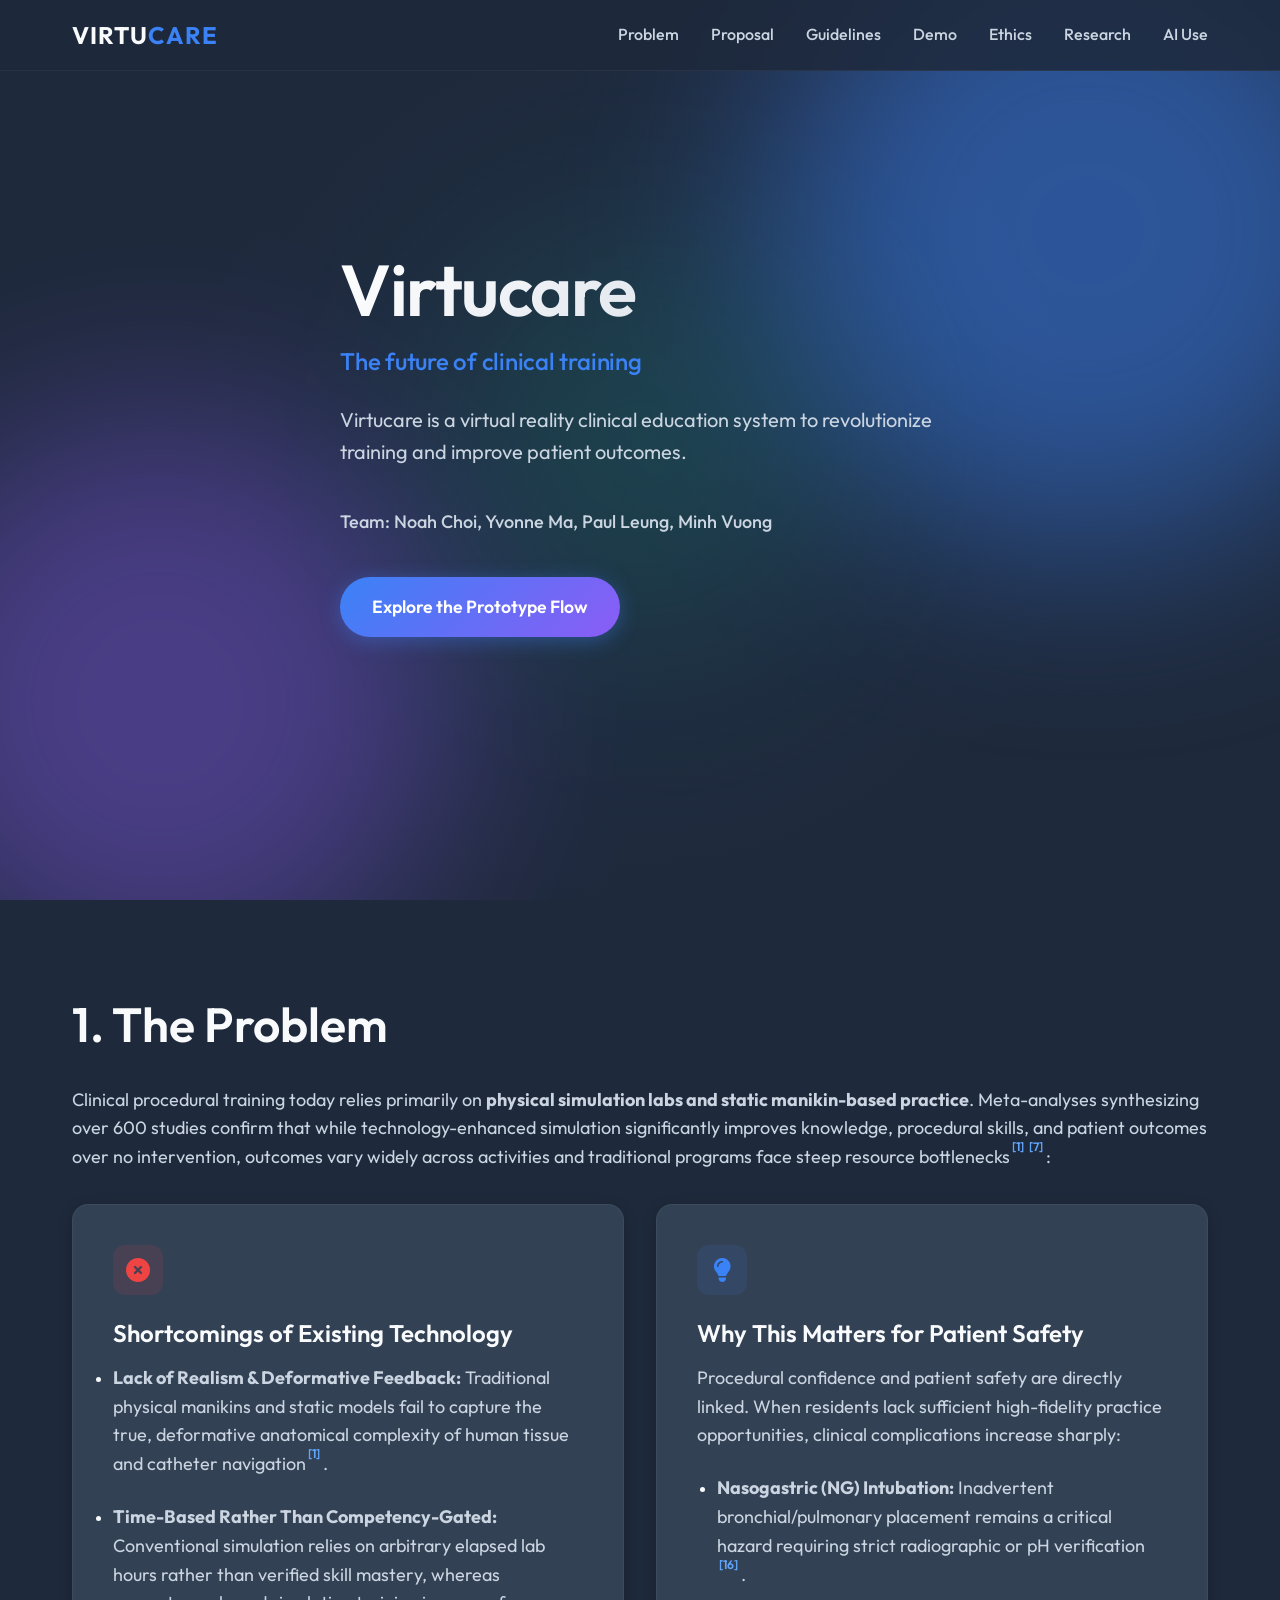
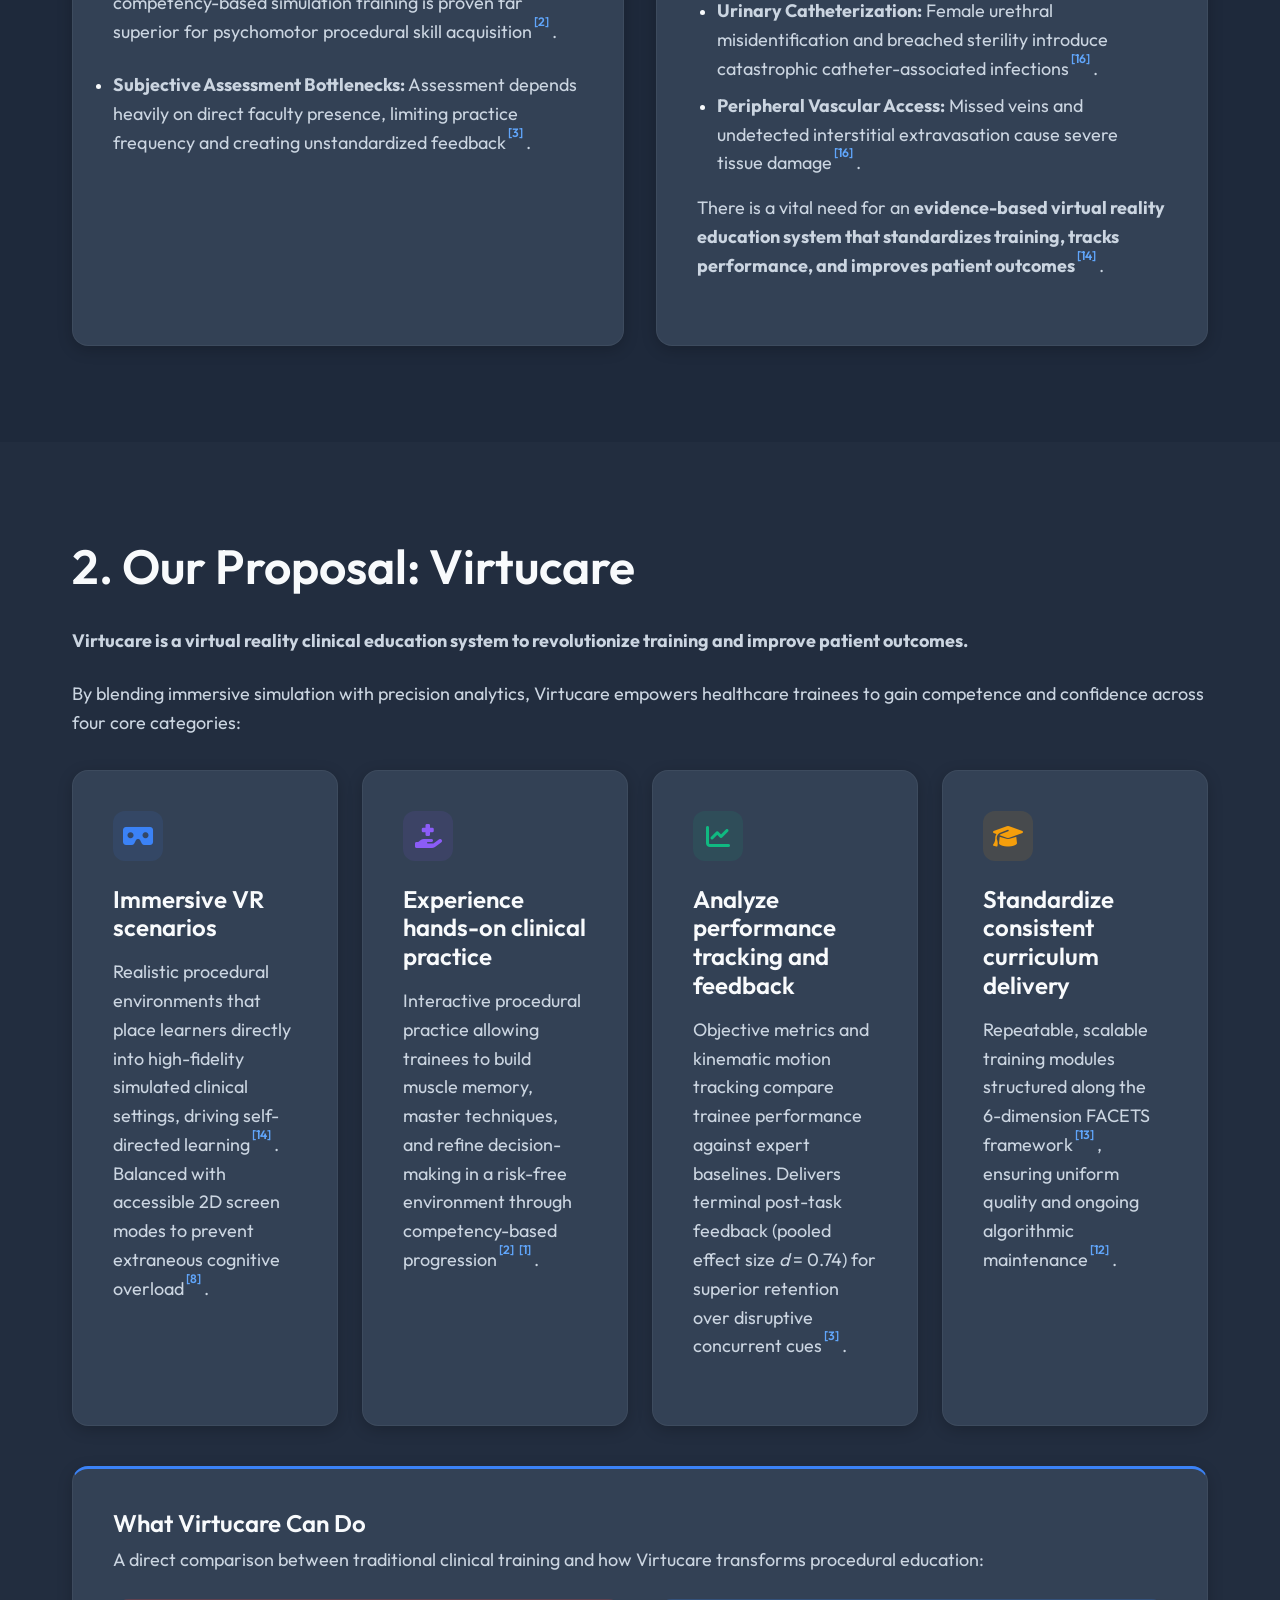
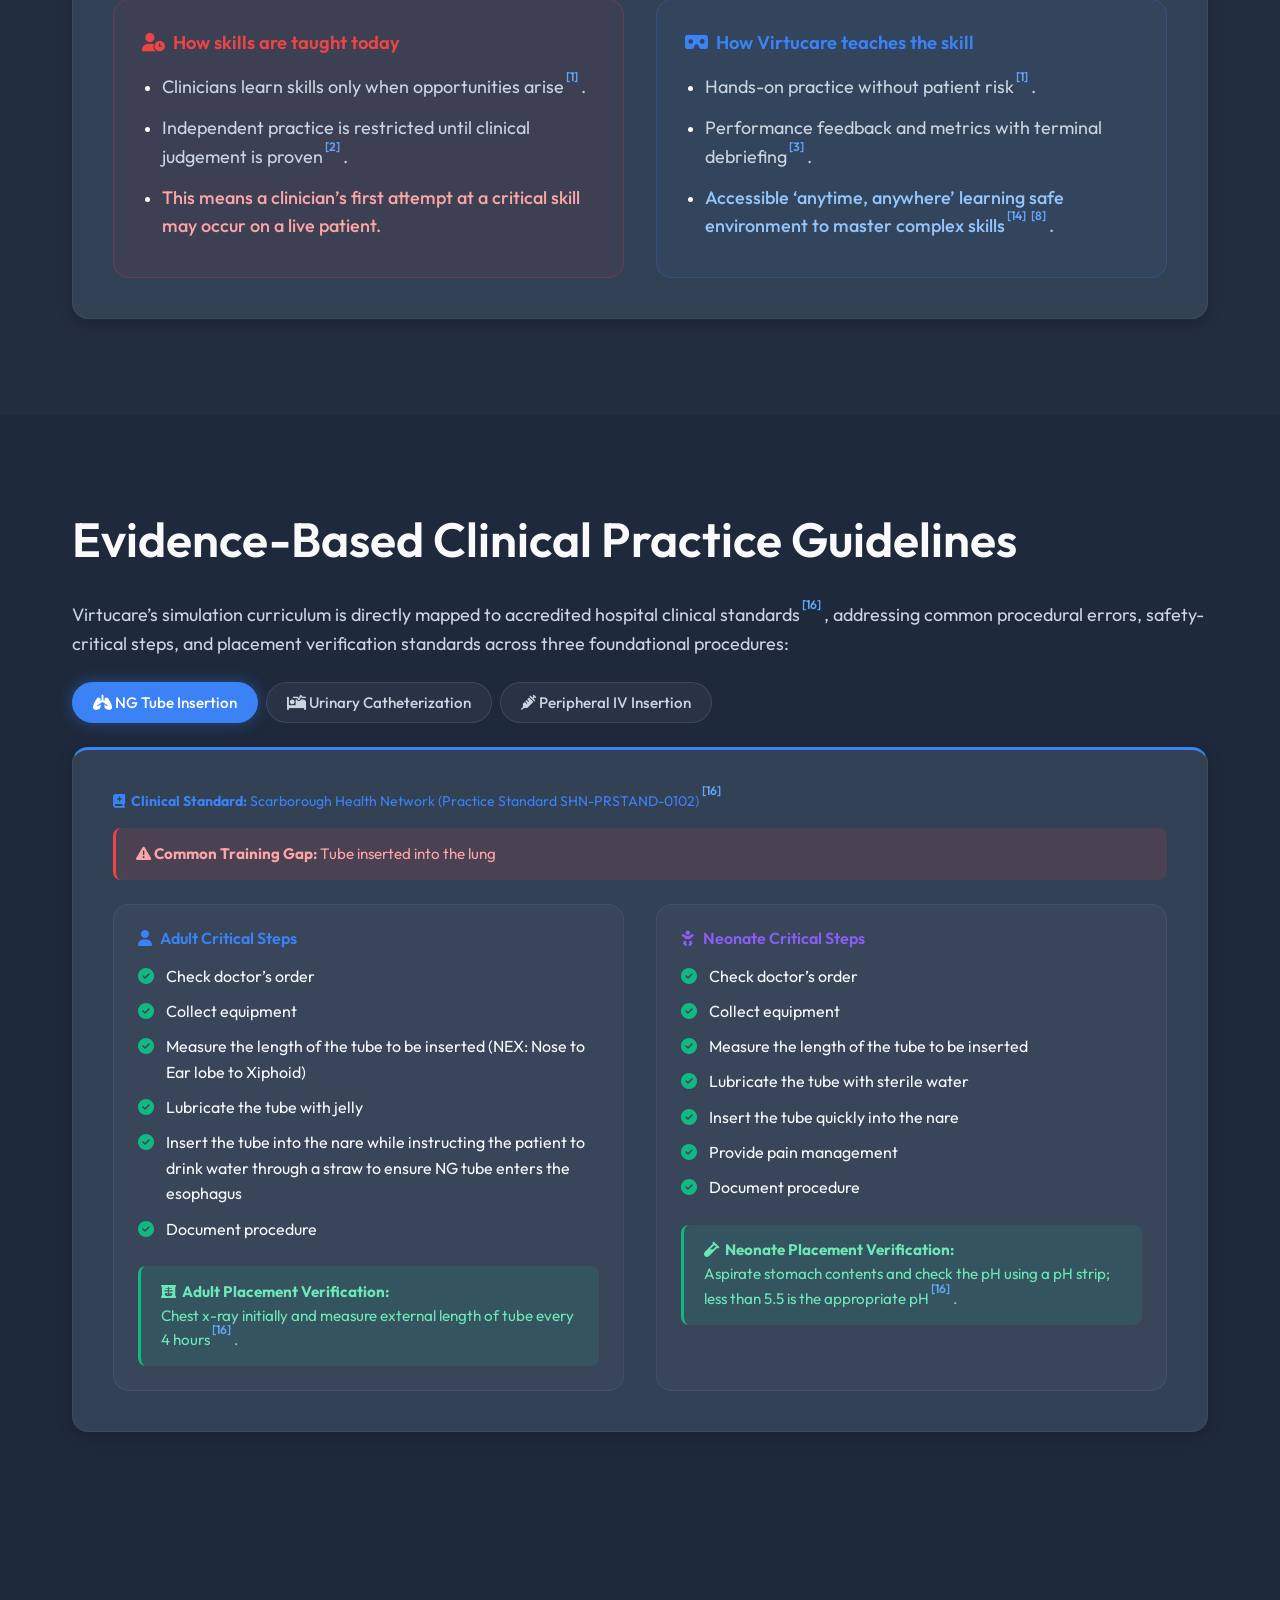
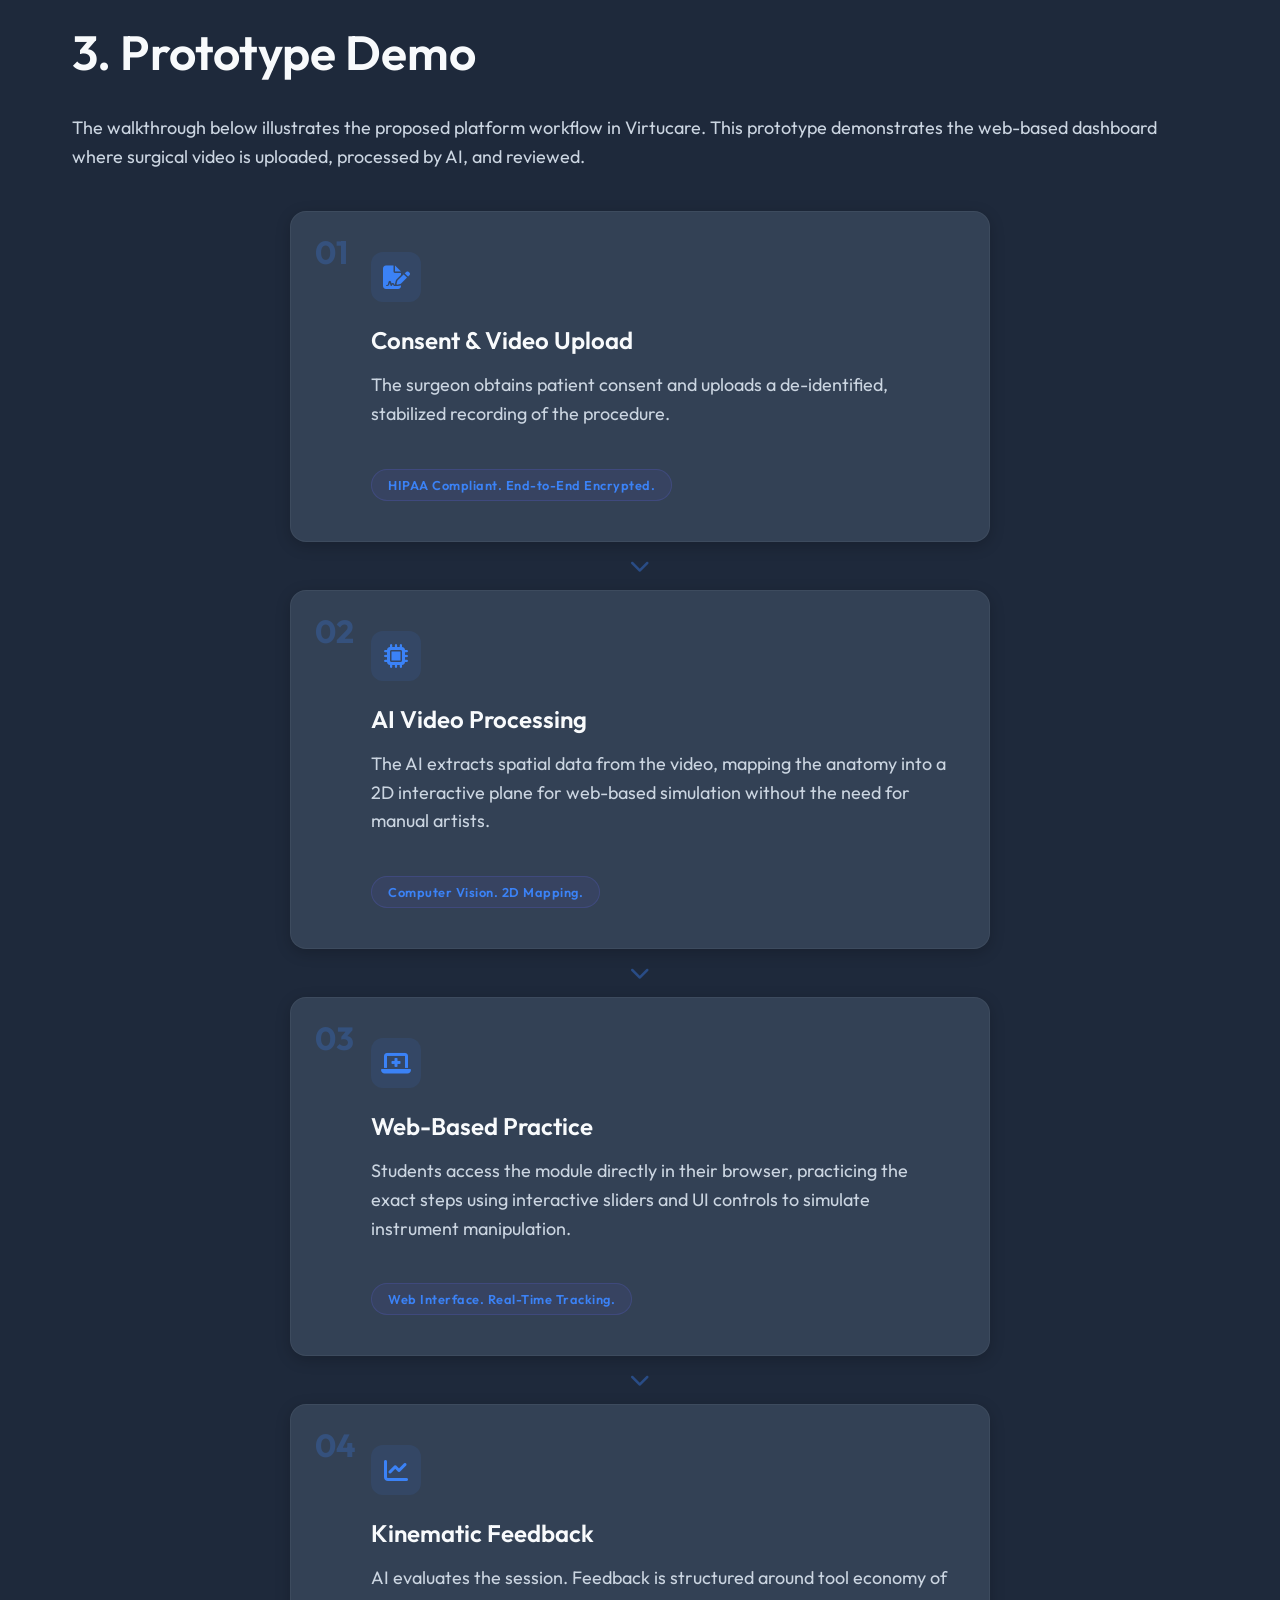
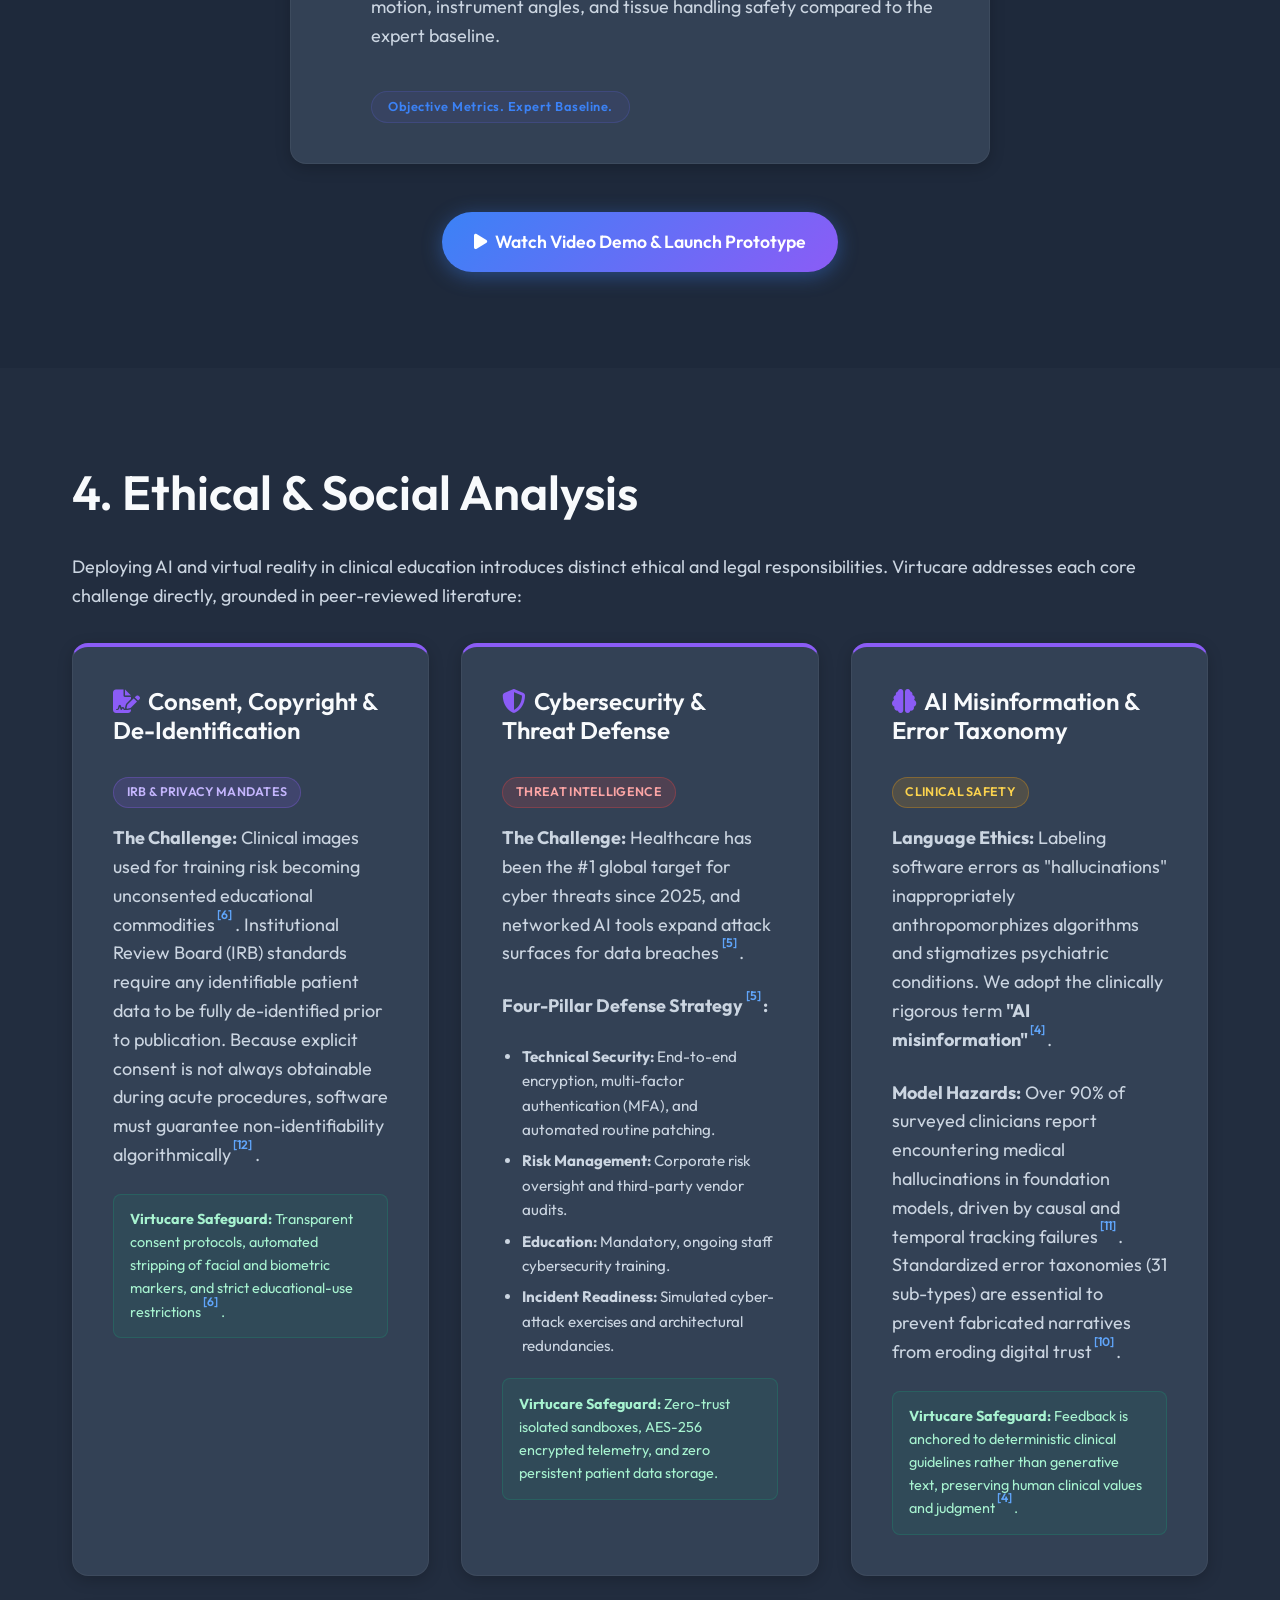
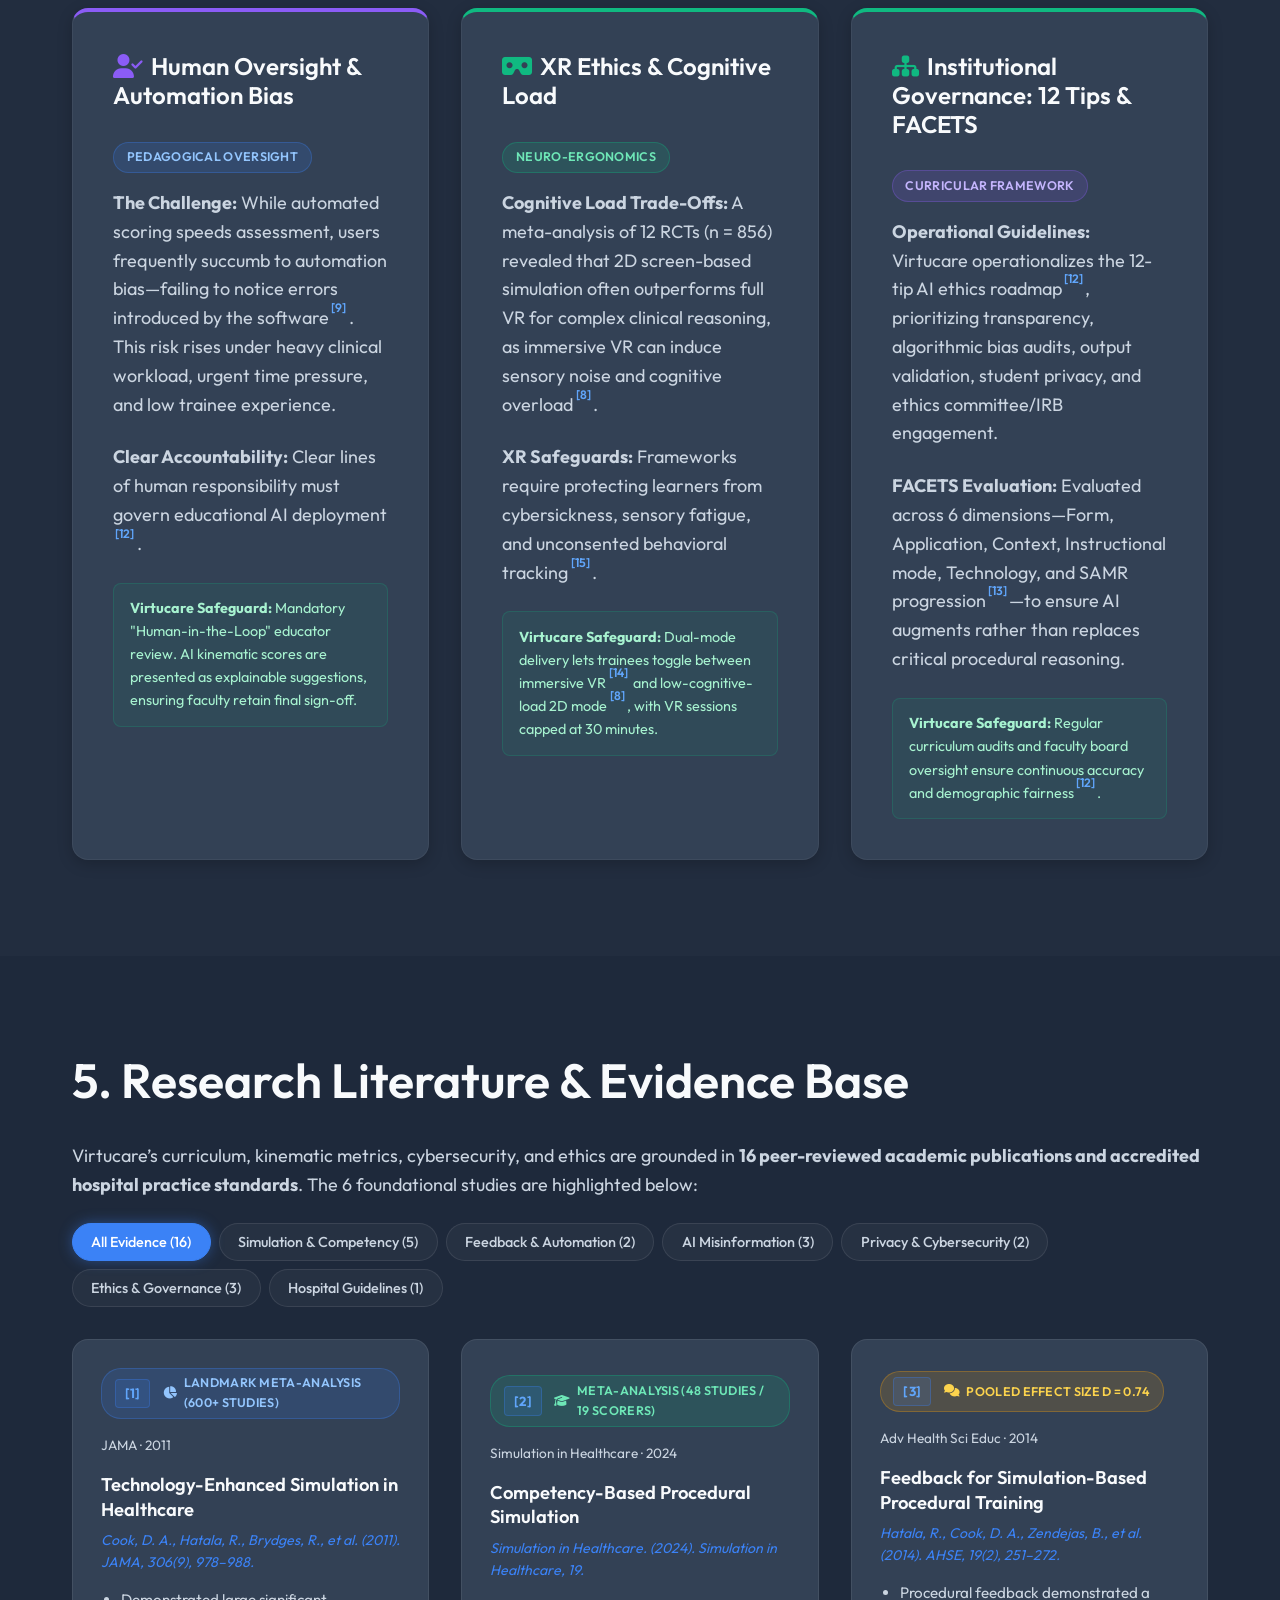
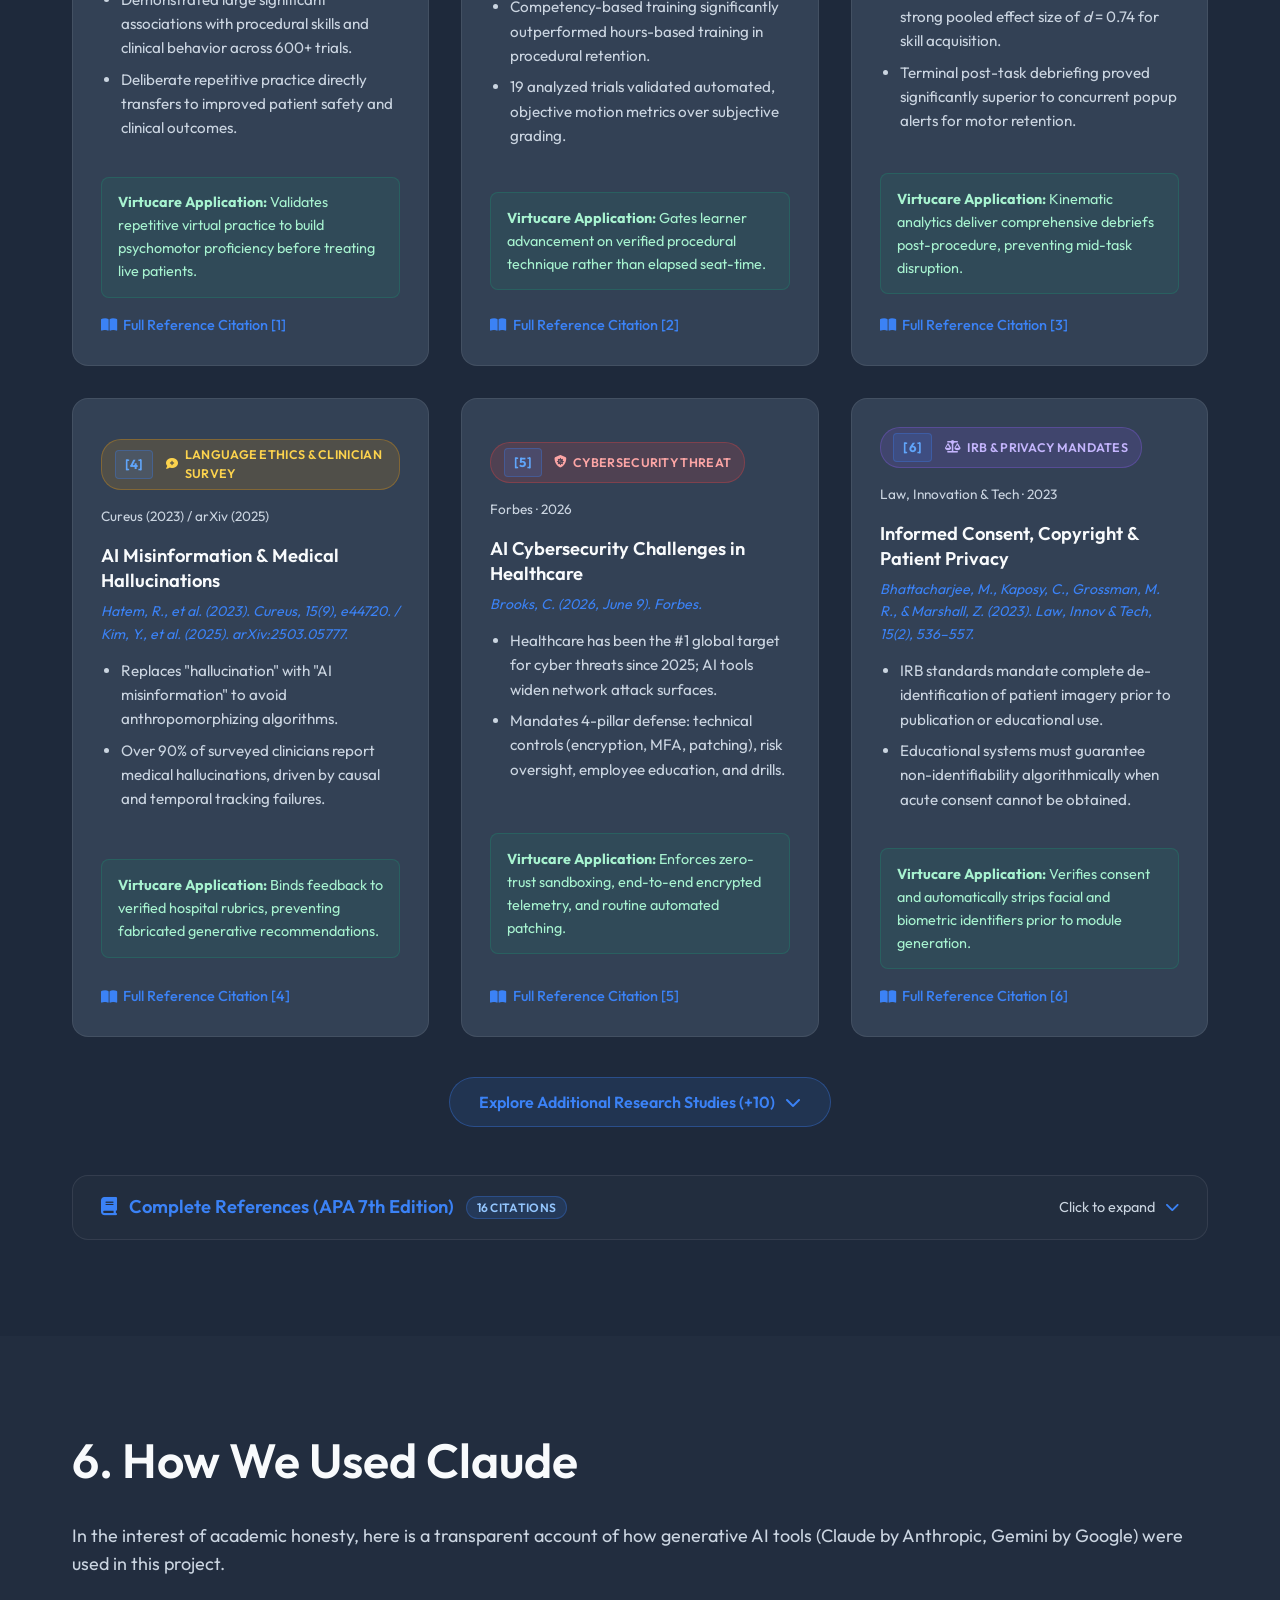
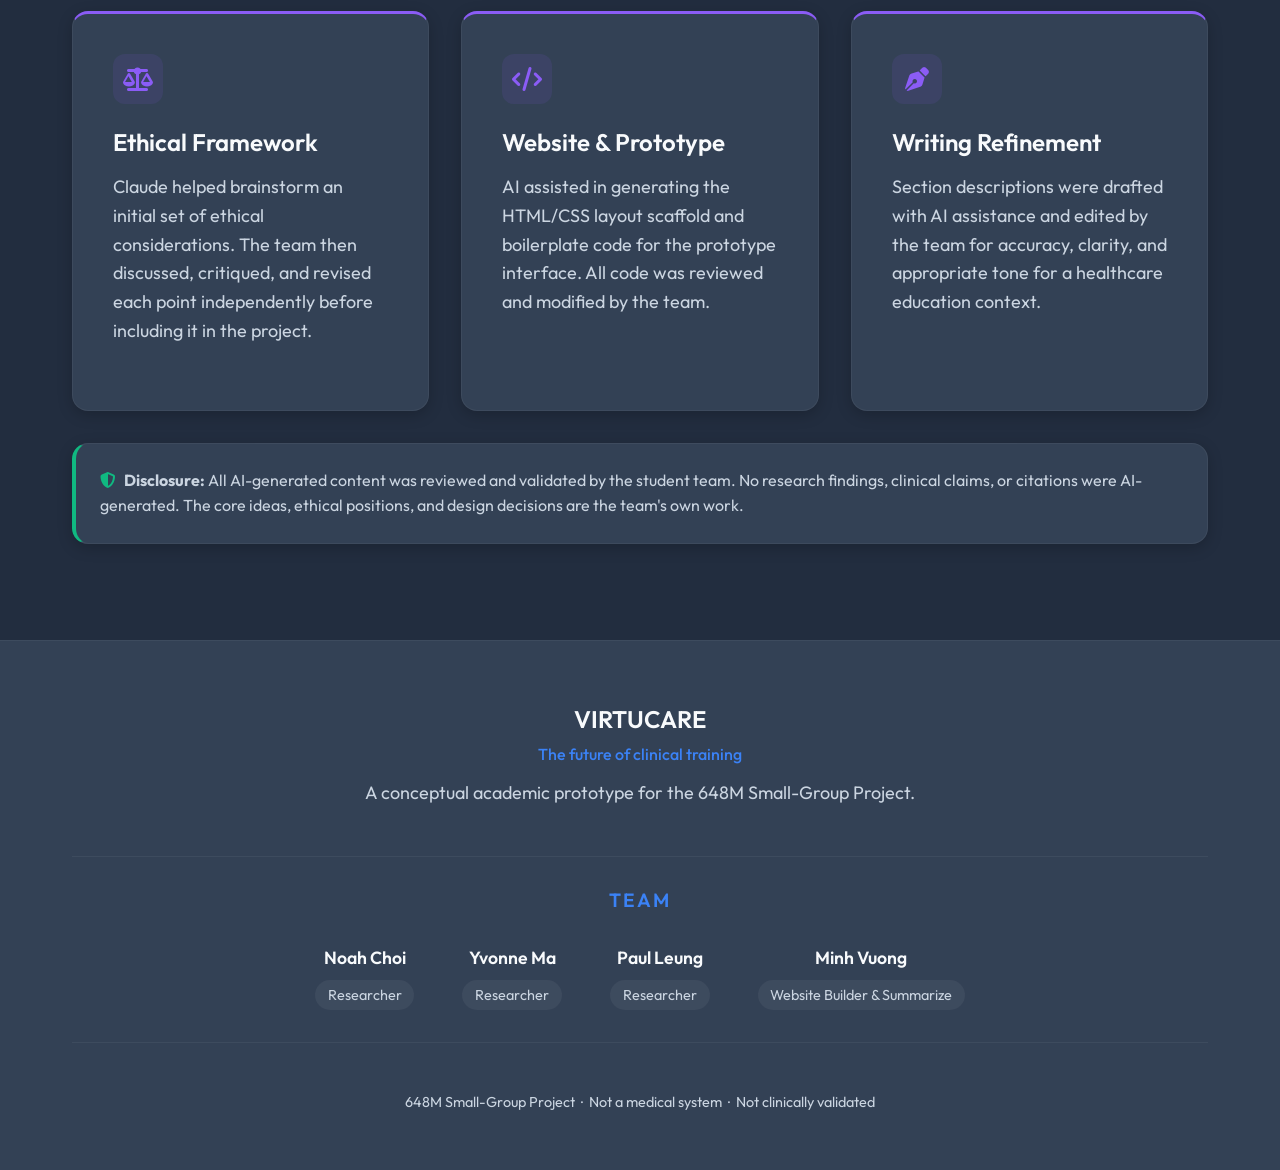
==== commit 146cae49: "Convert citations to unified superscript numbers [1]-[16] matching Complete References and remove ex" ====
--- a/index.html
+++ b/index.html
@@ -47,16 +47,16 @@
   <section id="problem" class="section">
     <div class="container">
       <h2>1. The Problem</h2>
-      <p>Clinical procedural training today relies primarily on <strong>physical simulation labs and static manikin-based practice</strong>. Meta-analyses synthesizing over 600 studies confirm that while technology-enhanced simulation significantly improves knowledge, procedural skills, and patient outcomes over no intervention, outcomes vary widely across activities and traditional programs face steep resource bottlenecks (<a href="#ref-cook-2011" class="cite-ref">Cook et al., 2011</a>; <a href="#ref-mitchell-2023" class="cite-ref">Mitchell &amp; Ivimey-Cook, 2023</a>):</p>
+      <p>Clinical procedural training today relies primarily on <strong>physical simulation labs and static manikin-based practice</strong>. Meta-analyses synthesizing over 600 studies confirm that while technology-enhanced simulation significantly improves knowledge, procedural skills, and patient outcomes over no intervention, outcomes vary widely across activities and traditional programs face steep resource bottlenecks<a href="#ref-1" class="cite-num"><sup>[1]</sup></a><a href="#ref-7" class="cite-num"><sup>[7]</sup></a>:</p>
 
       <div class="grid-2" style="margin-top: 2rem;">
         <div class="card">
           <div class="card-icon" style="color: var(--danger); background: rgba(239, 68, 68, 0.1);"><i class="fas fa-times-circle"></i></div>
           <h3>Shortcomings of Existing Technology</h3>
           <ul>
-            <li><p><strong>Lack of Realism &amp; Deformative Feedback:</strong> Traditional physical manikins and static models fail to capture the true, deformative anatomical complexity of human tissue and catheter navigation (<a href="#ref-cook-2011" class="cite-ref">Cook et al., 2011</a>).</p></li>
-            <li><p><strong>Time-Based Rather Than Competency-Gated:</strong> Conventional simulation relies on arbitrary elapsed lab hours rather than verified skill mastery, whereas competency-based simulation training is proven far superior for psychomotor procedural skill acquisition (<a href="#ref-sih-2024" class="cite-ref">Simulation in Healthcare, 2024</a>).</p></li>
-            <li><p><strong>Subjective Assessment Bottlenecks:</strong> Assessment depends heavily on direct faculty presence, limiting practice frequency and creating unstandardized feedback (<a href="#ref-hatala-2014" class="cite-ref">Hatala et al., 2014</a>).</p></li>
+            <li><p><strong>Lack of Realism &amp; Deformative Feedback:</strong> Traditional physical manikins and static models fail to capture the true, deformative anatomical complexity of human tissue and catheter navigation<a href="#ref-1" class="cite-num"><sup>[1]</sup></a>.</p></li>
+            <li><p><strong>Time-Based Rather Than Competency-Gated:</strong> Conventional simulation relies on arbitrary elapsed lab hours rather than verified skill mastery, whereas competency-based simulation training is proven far superior for psychomotor procedural skill acquisition<a href="#ref-2" class="cite-num"><sup>[2]</sup></a>.</p></li>
+            <li><p><strong>Subjective Assessment Bottlenecks:</strong> Assessment depends heavily on direct faculty presence, limiting practice frequency and creating unstandardized feedback<a href="#ref-3" class="cite-num"><sup>[3]</sup></a>.</p></li>
           </ul>
         </div>
         <div class="card">
@@ -64,11 +64,11 @@
           <h3>Why This Matters for Patient Safety</h3>
           <p>Procedural confidence and patient safety are directly linked. When residents lack sufficient high-fidelity practice opportunities, clinical complications increase sharply:</p>
           <ul style="padding-left: 1.25rem; margin-bottom: 1rem;">
-            <li style="margin-bottom: 0.5rem;"><p style="margin: 0;"><strong>Nasogastric (NG) Intubation:</strong> Inadvertent bronchial/pulmonary placement remains a critical hazard requiring strict radiographic or pH verification (<a href="#ref-shn-2025" class="cite-ref">Scarborough Health Network, 2025</a>).</p></li>
-            <li style="margin-bottom: 0.5rem;"><p style="margin: 0;"><strong>Urinary Catheterization:</strong> Female urethral misidentification and breached sterility introduce catastrophic catheter-associated infections (<a href="#ref-hrh-2023" class="cite-ref">Humber River Health, 2023</a>).</p></li>
-            <li style="margin-bottom: 0.5rem;"><p style="margin: 0;"><strong>Peripheral Vascular Access:</strong> Missed veins and undetected interstitial extravasation cause severe tissue damage (<a href="#ref-hrh-2023" class="cite-ref">Humber River Health, 2023</a>).</p></li>
+            <li style="margin-bottom: 0.5rem;"><p style="margin: 0;"><strong>Nasogastric (NG) Intubation:</strong> Inadvertent bronchial/pulmonary placement remains a critical hazard requiring strict radiographic or pH verification<a href="#ref-16" class="cite-num"><sup>[16]</sup></a>.</p></li>
+            <li style="margin-bottom: 0.5rem;"><p style="margin: 0;"><strong>Urinary Catheterization:</strong> Female urethral misidentification and breached sterility introduce catastrophic catheter-associated infections<a href="#ref-16" class="cite-num"><sup>[16]</sup></a>.</p></li>
+            <li style="margin-bottom: 0.5rem;"><p style="margin: 0;"><strong>Peripheral Vascular Access:</strong> Missed veins and undetected interstitial extravasation cause severe tissue damage<a href="#ref-16" class="cite-num"><sup>[16]</sup></a>.</p></li>
           </ul>
-          <p style="margin-top: 1rem;">There is a vital need for an <strong>evidence-based virtual reality education system that standardizes training, tracks performance, and improves patient outcomes</strong> (<a href="#ref-sung-2024" class="cite-ref">Sung et al., 2024</a>).</p>
+          <p style="margin-top: 1rem;">There is a vital need for an <strong>evidence-based virtual reality education system that standardizes training, tracks performance, and improves patient outcomes</strong><a href="#ref-14" class="cite-num"><sup>[14]</sup></a>.</p>
         </div>
       </div>
     </div>
@@ -85,22 +85,22 @@
         <div class="card">
           <div class="card-icon" style="color: var(--primary); background: rgba(59, 130, 246, 0.1);"><i class="fas fa-vr-cardboard"></i></div>
           <h3>Immersive VR scenarios</h3>
-          <p>Realistic procedural environments that place learners directly into high-fidelity simulated clinical settings, driving self-directed learning (<a href="#ref-sung-2024" class="cite-ref">Sung et al., 2024</a>). Balanced with accessible 2D screen modes to prevent extraneous cognitive overload (<a href="#ref-sim-2022" class="cite-ref">Sim et al., 2022</a>).</p>
+          <p>Realistic procedural environments that place learners directly into high-fidelity simulated clinical settings, driving self-directed learning<a href="#ref-14" class="cite-num"><sup>[14]</sup></a>. Balanced with accessible 2D screen modes to prevent extraneous cognitive overload<a href="#ref-8" class="cite-num"><sup>[8]</sup></a>.</p>
         </div>
         <div class="card">
           <div class="card-icon" style="color: var(--secondary); background: rgba(139, 92, 246, 0.1);"><i class="fas fa-hand-holding-medical"></i></div>
           <h3>Experience hands-on clinical practice</h3>
-          <p>Interactive procedural practice allowing trainees to build muscle memory, master techniques, and refine decision-making in a risk-free environment through competency-based progression (<a href="#ref-sih-2024" class="cite-ref">Simulation in Healthcare, 2024</a>; <a href="#ref-cook-2011" class="cite-ref">Cook et al., 2011</a>).</p>
+          <p>Interactive procedural practice allowing trainees to build muscle memory, master techniques, and refine decision-making in a risk-free environment through competency-based progression<a href="#ref-2" class="cite-num"><sup>[2]</sup></a><a href="#ref-1" class="cite-num"><sup>[1]</sup></a>.</p>
         </div>
         <div class="card">
           <div class="card-icon" style="color: var(--accent); background: rgba(16, 185, 129, 0.1);"><i class="fas fa-chart-line"></i></div>
           <h3>Analyze performance tracking and feedback</h3>
-          <p>Objective metrics and kinematic motion tracking compare trainee performance against expert baselines. Delivers terminal post-task feedback (pooled effect size <em>d</em> = 0.74) for superior retention over disruptive concurrent cues (<a href="#ref-hatala-2014" class="cite-ref">Hatala et al., 2014</a>).</p>
+          <p>Objective metrics and kinematic motion tracking compare trainee performance against expert baselines. Delivers terminal post-task feedback (pooled effect size <em>d</em> = 0.74) for superior retention over disruptive concurrent cues<a href="#ref-3" class="cite-num"><sup>[3]</sup></a>.</p>
         </div>
         <div class="card">
           <div class="card-icon" style="color: #f59e0b; background: rgba(245, 158, 11, 0.1);"><i class="fas fa-graduation-cap"></i></div>
           <h3>Standardize consistent curriculum delivery</h3>
-          <p>Repeatable, scalable training modules structured along the 6-dimension FACETS framework (<a href="#ref-izquierdo-2026" class="cite-ref">Izquierdo-Condoy et al., 2026</a>), ensuring uniform quality and ongoing algorithmic maintenance (<a href="#ref-dsouza-2024" class="cite-ref">Franco D’Souza et al., 2024</a>).</p>
+          <p>Repeatable, scalable training modules structured along the 6-dimension FACETS framework<a href="#ref-13" class="cite-num"><sup>[13]</sup></a>, ensuring uniform quality and ongoing algorithmic maintenance<a href="#ref-12" class="cite-num"><sup>[12]</sup></a>.</p>
         </div>
       </div>
 
@@ -111,17 +111,17 @@
           <div style="background: rgba(239, 68, 68, 0.05); padding: 1.75rem; border-radius: var(--radius); border: 1px solid rgba(239, 68, 68, 0.2);">
             <p style="color: var(--danger); font-weight: 600; font-size: 1.15rem; margin-bottom: 1rem;"><i class="fas fa-user-clock" style="margin-right: 0.5rem;"></i>How skills are taught today</p>
             <ul style="padding-left: 1.25rem;">
-              <li style="margin-bottom: 0.75rem;"><p style="margin: 0;">Clinicians learn skills only when opportunities arise (<a href="#ref-cook-2011" class="cite-ref">Cook et al., 2011</a>).</p></li>
-              <li style="margin-bottom: 0.75rem;"><p style="margin: 0;">Independent practice is restricted until clinical judgement is proven (<a href="#ref-sih-2024" class="cite-ref">Simulation in Healthcare, 2024</a>).</p></li>
+              <li style="margin-bottom: 0.75rem;"><p style="margin: 0;">Clinicians learn skills only when opportunities arise<a href="#ref-1" class="cite-num"><sup>[1]</sup></a>.</p></li>
+              <li style="margin-bottom: 0.75rem;"><p style="margin: 0;">Independent practice is restricted until clinical judgement is proven<a href="#ref-2" class="cite-num"><sup>[2]</sup></a>.</p></li>
               <li style="margin-bottom: 0.5rem;"><p style="margin: 0; color: #fca5a5; font-weight: 500;">This means a clinician’s first attempt at a critical skill may occur on a live patient.</p></li>
             </ul>
           </div>
           <div style="background: rgba(59, 130, 246, 0.05); padding: 1.75rem; border-radius: var(--radius); border: 1px solid rgba(59, 130, 246, 0.2);">
             <p style="color: var(--primary); font-weight: 600; font-size: 1.15rem; margin-bottom: 1rem;"><i class="fas fa-vr-cardboard" style="margin-right: 0.5rem;"></i>How Virtucare teaches the skill</p>
             <ul style="padding-left: 1.25rem;">
-              <li style="margin-bottom: 0.75rem;"><p style="margin: 0;">Hands-on practice without patient risk (<a href="#ref-cook-2011" class="cite-ref">Cook et al., 2011</a>).</p></li>
-              <li style="margin-bottom: 0.75rem;"><p style="margin: 0;">Performance feedback and metrics with terminal debriefing (<a href="#ref-hatala-2014" class="cite-ref">Hatala et al., 2014</a>).</p></li>
-              <li style="margin-bottom: 0.5rem;"><p style="margin: 0; color: #93c5fd; font-weight: 500;">Accessible ‘anytime, anywhere’ learning safe environment to master complex skills (<a href="#ref-sung-2024" class="cite-ref">Sung et al., 2024</a>; <a href="#ref-sim-2022" class="cite-ref">Sim et al., 2022</a>).</p></li>
+              <li style="margin-bottom: 0.75rem;"><p style="margin: 0;">Hands-on practice without patient risk<a href="#ref-1" class="cite-num"><sup>[1]</sup></a>.</p></li>
+              <li style="margin-bottom: 0.75rem;"><p style="margin: 0;">Performance feedback and metrics with terminal debriefing<a href="#ref-3" class="cite-num"><sup>[3]</sup></a>.</p></li>
+              <li style="margin-bottom: 0.5rem;"><p style="margin: 0; color: #93c5fd; font-weight: 500;">Accessible ‘anytime, anywhere’ learning safe environment to master complex skills<a href="#ref-14" class="cite-num"><sup>[14]</sup></a><a href="#ref-8" class="cite-num"><sup>[8]</sup></a>.</p></li>
             </ul>
           </div>
         </div>
@@ -133,7 +133,7 @@
   <section id="guidelines" class="section">
     <div class="container">
       <h2>Evidence-Based Clinical Practice Guidelines</h2>
-      <p>Virtucare’s simulation curriculum is directly mapped to accredited hospital clinical standards (<a href="#ref-shn-2025" class="cite-ref">Scarborough Health Network, 2025</a>; <a href="#ref-hrh-2023" class="cite-ref">Humber River Health, 2023</a>), addressing common procedural errors, safety-critical steps, and placement verification standards across three foundational procedures:</p>
+      <p>Virtucare’s simulation curriculum is directly mapped to accredited hospital clinical standards<a href="#ref-16" class="cite-num"><sup>[16]</sup></a>, addressing common procedural errors, safety-critical steps, and placement verification standards across three foundational procedures:</p>
 
       <div class="guideline-tabs" id="home-guideline-tabs">
         <button type="button" class="guideline-tab active" data-target="home-tab-ngt"><i class="fas fa-lungs"></i> NG Tube Insertion</button>
@@ -144,7 +144,7 @@
       <!-- NGT -->
       <div id="home-tab-ngt" class="guideline-pane">
         <div class="card" style="border-top: 3px solid var(--primary);">
-          <div style="font-size: 0.88rem; color: var(--primary); margin-bottom: 1rem;"><i class="fas fa-book-medical" style="margin-right: 0.4rem;"></i><strong>Clinical Standard:</strong> <a href="#ref-shn-2025" class="cite-ref">Scarborough Health Network (2025)</a>, Practice Standard SHN-PRSTAND-0102</div>
+          <div style="font-size: 0.88rem; color: var(--primary); margin-bottom: 1rem;"><i class="fas fa-book-medical" style="margin-right: 0.4rem;"></i><strong>Clinical Standard:</strong> Scarborough Health Network (Practice Standard SHN-PRSTAND-0102)<a href="#ref-16" class="cite-num"><sup>[16]</sup></a></div>
           <div class="guideline-badge-gap">
             <strong><i class="fas fa-exclamation-triangle"></i> Common Training Gap:</strong> Tube inserted into the lung
           </div>
@@ -159,7 +159,7 @@
               <div class="checklist-item"><i class="fas fa-check-circle"></i><span>Document procedure</span></div>
               <div class="guideline-badge-verify">
                 <strong><i class="fas fa-x-ray" style="margin-right: 0.4rem;"></i>Adult Placement Verification:</strong><br>
-                Chest x-ray initially and measure external length of tube every 4 hours (<a href="#ref-shn-2025" class="cite-ref">SHN, 2025</a>).
+                Chest x-ray initially and measure external length of tube every 4 hours<a href="#ref-16" class="cite-num"><sup>[16]</sup></a>.
               </div>
             </div>
             <div style="background: rgba(255,255,255,0.03); padding: 1.5rem; border-radius: var(--radius); border: 1px solid rgba(255,255,255,0.05);">
@@ -173,7 +173,7 @@
               <div class="checklist-item"><i class="fas fa-check-circle"></i><span>Document procedure</span></div>
               <div class="guideline-badge-verify">
                 <strong><i class="fas fa-vial" style="margin-right: 0.4rem;"></i>Neonate Placement Verification:</strong><br>
-                Aspirate stomach contents and check the pH using a pH strip; less than 5.5 is the appropriate pH (<a href="#ref-shn-2025" class="cite-ref">SHN, 2025</a>).
+                Aspirate stomach contents and check the pH using a pH strip; less than 5.5 is the appropriate pH<a href="#ref-16" class="cite-num"><sup>[16]</sup></a>.
               </div>
             </div>
           </div>
@@ -183,7 +183,7 @@
       <!-- Foley -->
       <div id="home-tab-foley" class="guideline-pane" style="display: none;">
         <div class="card" style="border-top: 3px solid var(--primary);">
-          <div style="font-size: 0.88rem; color: var(--primary); margin-bottom: 1rem;"><i class="fas fa-book-medical" style="margin-right: 0.4rem;"></i><strong>Clinical Standard:</strong> <a href="#ref-hrh-2023" class="cite-ref">Humber River Health (2023)</a>, Reference No. 2734</div>
+          <div style="font-size: 0.88rem; color: var(--primary); margin-bottom: 1rem;"><i class="fas fa-book-medical" style="margin-right: 0.4rem;"></i><strong>Clinical Standard:</strong> Humber River Health (Reference No. 2734)<a href="#ref-16" class="cite-num"><sup>[16]</sup></a></div>
           <div class="guideline-badge-gap">
             <strong><i class="fas fa-exclamation-triangle"></i> Common Training Gap:</strong> Inability to locate the urethra (in females); breaking sterility
           </div>
@@ -195,12 +195,12 @@
             <div class="checklist-item"><i class="fas fa-check-circle"></i><span>Lubricate tube with lidocaine jelly</span></div>
             <div class="checklist-item"><i class="fas fa-check-circle"></i><span>Insert the tube and advance until urine flow is observed</span></div>
             <div class="checklist-item"><i class="fas fa-check-circle"></i><span>Attach syringe to inflate catheter balloon</span></div>
-            <div class="checklist-item"><i class="fas fa-check-circle"></i><span>Do not exceed three attempts (<a href="#ref-hrh-2023" class="cite-ref">HRH, 2023</a>)</span></div>
+            <div class="checklist-item"><i class="fas fa-check-circle"></i><span>Do not exceed three attempts<a href="#ref-16" class="cite-num"><sup>[16]</sup></a></span></div>
             <div class="checklist-item"><i class="fas fa-check-circle"></i><span>Document the procedure</span></div>
             <div class="checklist-item"><i class="fas fa-check-circle"></i><span>Must be assessed every 24 hours when catheter is indwelling</span></div>
             <div class="guideline-badge-verify">
               <strong><i class="fas fa-check-double" style="margin-right: 0.4rem;"></i>Placement Verification:</strong><br>
-              When urine flow through the catheter is observed (<a href="#ref-hrh-2023" class="cite-ref">HRH, 2023</a>).
+              When urine flow through the catheter is observed<a href="#ref-16" class="cite-num"><sup>[16]</sup></a>.
             </div>
           </div>
         </div>
@@ -209,7 +209,7 @@
       <!-- PIV -->
       <div id="home-tab-iv" class="guideline-pane" style="display: none;">
         <div class="card" style="border-top: 3px solid var(--primary);">
-          <div style="font-size: 0.88rem; color: var(--primary); margin-bottom: 1rem;"><i class="fas fa-book-medical" style="margin-right: 0.4rem;"></i><strong>Clinical Standard:</strong> <a href="#ref-hrh-2023" class="cite-ref">Humber River Health (2023)</a>, Vascular Access Devices Policy</div>
+          <div style="font-size: 0.88rem; color: var(--primary); margin-bottom: 1rem;"><i class="fas fa-book-medical" style="margin-right: 0.4rem;"></i><strong>Clinical Standard:</strong> Humber River Health (Vascular Access Devices Policy)<a href="#ref-16" class="cite-num"><sup>[16]</sup></a></div>
           <div class="guideline-badge-gap">
             <strong><i class="fas fa-exclamation-triangle"></i> Common Training Gap:</strong> Selecting the correct catheter gauge size; missing the vein upon insertion; uncertainty at an interstitial site
           </div>
@@ -223,12 +223,12 @@
             <div class="checklist-item"><i class="fas fa-check-circle"></i><span>Advance the catheter</span></div>
             <div class="checklist-item"><i class="fas fa-check-circle"></i><span>Flush to ensure patency</span></div>
             <div class="checklist-item"><i class="fas fa-check-circle"></i><span>Secure cannula with Tegaderm</span></div>
-            <div class="checklist-item"><i class="fas fa-check-circle"></i><span>No more than 2 attempts (<a href="#ref-hrh-2023" class="cite-ref">HRH, 2023</a>)</span></div>
+            <div class="checklist-item"><i class="fas fa-check-circle"></i><span>No more than 2 attempts<a href="#ref-16" class="cite-num"><sup>[16]</sup></a></span></div>
             <div class="checklist-item"><i class="fas fa-check-circle"></i><span>Document the procedure</span></div>
             <div class="checklist-item"><i class="fas fa-check-circle"></i><span>Must be assessed every hour</span></div>
             <div class="guideline-badge-verify">
               <strong><i class="fas fa-check-double" style="margin-right: 0.4rem;"></i>Placement Verification:</strong><br>
-              When flashback is visualized in the catheter; flush the catheter and monitor the site to ensure patency (<a href="#ref-hrh-2023" class="cite-ref">HRH, 2023</a>).
+              When flashback is visualized in the catheter; flush the catheter and monitor the site to ensure patency<a href="#ref-16" class="cite-num"><sup>[16]</sup></a>.
             </div>
           </div>
         </div>
@@ -304,9 +304,9 @@
             <h3><i class="fas fa-file-signature" style="margin-right: 0.5rem; color: var(--secondary);"></i>Consent, Copyright &amp; De-Identification</h3>
             <span class="research-badge research-badge-purple">IRB &amp; Privacy Mandates</span>
           </div>
-          <p><strong>The Challenge:</strong> Clinical images used for training risk becoming unconsented educational commodities (<a href="#ref-bhattacharjee-2023" class="cite-ref">Bhattacharjee et al., 2023</a>). Institutional Review Board (IRB) standards require any identifiable patient data to be fully de-identified prior to publication. Because explicit consent is not always obtainable during acute procedures, software must guarantee non-identifiability algorithmically (<a href="#ref-dsouza-2024" class="cite-ref">Franco D’Souza et al., 2024</a>, Tips 4 &amp; 5).</p>
-          <div class="research-implication">
-            <strong>Virtucare Safeguard:</strong> Transparent consent protocols, automated stripping of facial and biometric markers, and strict educational-use restrictions (<a href="#ref-bhattacharjee-2023" class="cite-ref">Bhattacharjee et al., 2023</a>).
+          <p><strong>The Challenge:</strong> Clinical images used for training risk becoming unconsented educational commodities<a href="#ref-6" class="cite-num"><sup>[6]</sup></a>. Institutional Review Board (IRB) standards require any identifiable patient data to be fully de-identified prior to publication. Because explicit consent is not always obtainable during acute procedures, software must guarantee non-identifiability algorithmically<a href="#ref-12" class="cite-num"><sup>[12]</sup></a>.</p>
+          <div class="research-implication">
+            <strong>Virtucare Safeguard:</strong> Transparent consent protocols, automated stripping of facial and biometric markers, and strict educational-use restrictions<a href="#ref-6" class="cite-num"><sup>[6]</sup></a>.
           </div>
         </div>
 
@@ -316,8 +316,8 @@
             <h3><i class="fas fa-shield-alt" style="margin-right: 0.5rem; color: var(--secondary);"></i>Cybersecurity &amp; Threat Defense</h3>
             <span class="research-badge research-badge-red">Threat Intelligence</span>
           </div>
-          <p><strong>The Challenge:</strong> Healthcare has been the #1 global target for cyber threats since 2025, and networked AI tools expand attack surfaces for data breaches (<a href="#ref-brooks-2026" class="cite-ref">Brooks, 2026</a>).</p>
-          <p><strong>Four-Pillar Defense Strategy (<a href="#ref-brooks-2026" class="cite-ref">Brooks, 2026</a>):</strong></p>
+          <p><strong>The Challenge:</strong> Healthcare has been the #1 global target for cyber threats since 2025, and networked AI tools expand attack surfaces for data breaches<a href="#ref-5" class="cite-num"><sup>[5]</sup></a>.</p>
+          <p><strong>Four-Pillar Defense Strategy<a href="#ref-5" class="cite-num"><sup>[5]</sup></a>:</strong></p>
           <ul class="research-findings-list" style="margin-top: 0.25rem;">
             <li><strong>Technical Security:</strong> End-to-end encryption, multi-factor authentication (MFA), and automated routine patching.</li>
             <li><strong>Risk Management:</strong> Corporate risk oversight and third-party vendor audits.</li>
@@ -335,10 +335,10 @@
             <h3><i class="fas fa-brain" style="margin-right: 0.5rem; color: var(--secondary);"></i>AI Misinformation &amp; Error Taxonomy</h3>
             <span class="research-badge research-badge-amber">Clinical Safety</span>
           </div>
-          <p><strong>Language Ethics:</strong> Labeling software errors as "hallucinations" inappropriately anthropomorphizes algorithms and stigmatizes psychiatric conditions. We adopt the clinically rigorous term <strong>"AI misinformation"</strong> (<a href="#ref-hatem-2023" class="cite-ref">Hatem et al., 2023</a>).</p>
-          <p><strong>Model Hazards:</strong> Over 90% of surveyed clinicians report encountering medical hallucinations in foundation models, driven by causal and temporal tracking failures (<a href="#ref-kim-2025" class="cite-ref">Kim et al., 2025</a>). Standardized error taxonomies (31 sub-types) are essential to prevent fabricated narratives from eroding digital trust (<a href="#ref-sun-2024" class="cite-ref">Sun et al., 2024</a>).</p>
-          <div class="research-implication">
-            <strong>Virtucare Safeguard:</strong> Feedback is anchored to deterministic clinical guidelines rather than generative text, preserving human clinical values and judgment (<a href="#ref-hatem-2023" class="cite-ref">Hatem et al., 2023</a>).
+          <p><strong>Language Ethics:</strong> Labeling software errors as "hallucinations" inappropriately anthropomorphizes algorithms and stigmatizes psychiatric conditions. We adopt the clinically rigorous term <strong>"AI misinformation"</strong><a href="#ref-4" class="cite-num"><sup>[4]</sup></a>.</p>
+          <p><strong>Model Hazards:</strong> Over 90% of surveyed clinicians report encountering medical hallucinations in foundation models, driven by causal and temporal tracking failures<a href="#ref-11" class="cite-num"><sup>[11]</sup></a>. Standardized error taxonomies (31 sub-types) are essential to prevent fabricated narratives from eroding digital trust<a href="#ref-10" class="cite-num"><sup>[10]</sup></a>.</p>
+          <div class="research-implication">
+            <strong>Virtucare Safeguard:</strong> Feedback is anchored to deterministic clinical guidelines rather than generative text, preserving human clinical values and judgment<a href="#ref-4" class="cite-num"><sup>[4]</sup></a>.
           </div>
         </div>
 
@@ -348,8 +348,8 @@
             <h3><i class="fas fa-user-check" style="margin-right: 0.5rem; color: var(--secondary);"></i>Human Oversight &amp; Automation Bias</h3>
             <span class="research-badge research-badge-blue">Pedagogical Oversight</span>
           </div>
-          <p><strong>The Challenge:</strong> While automated scoring speeds assessment, users frequently succumb to automation bias—failing to notice errors introduced by the software (<a href="#ref-goddard-2012" class="cite-ref">Goddard et al., 2012</a>). This risk rises under heavy clinical workload, urgent time pressure, and low trainee experience.</p>
-          <p><strong>Clear Accountability:</strong> Clear lines of human responsibility must govern educational AI deployment (<a href="#ref-dsouza-2024" class="cite-ref">Franco D’Souza et al., 2024</a>, Tip 10).</p>
+          <p><strong>The Challenge:</strong> While automated scoring speeds assessment, users frequently succumb to automation bias—failing to notice errors introduced by the software<a href="#ref-9" class="cite-num"><sup>[9]</sup></a>. This risk rises under heavy clinical workload, urgent time pressure, and low trainee experience.</p>
+          <p><strong>Clear Accountability:</strong> Clear lines of human responsibility must govern educational AI deployment<a href="#ref-12" class="cite-num"><sup>[12]</sup></a>.</p>
           <div class="research-implication">
             <strong>Virtucare Safeguard:</strong> Mandatory "Human-in-the-Loop" educator review. AI kinematic scores are presented as explainable suggestions, ensuring faculty retain final sign-off.
           </div>
@@ -361,10 +361,10 @@
             <h3><i class="fas fa-vr-cardboard" style="margin-right: 0.5rem; color: var(--accent);"></i>XR Ethics &amp; Cognitive Load</h3>
             <span class="research-badge research-badge-green">Neuro-Ergonomics</span>
           </div>
-          <p><strong>Cognitive Load Trade-Offs:</strong> A meta-analysis of 12 RCTs (n = 856) revealed that 2D screen-based simulation often outperforms full VR for complex clinical reasoning, as immersive VR can induce sensory noise and cognitive overload (<a href="#ref-sim-2022" class="cite-ref">Sim et al., 2022</a>).</p>
-          <p><strong>XR Safeguards:</strong> Frameworks require protecting learners from cybersickness, sensory fatigue, and unconsented behavioral tracking (<a href="#ref-skulmowski-2023" class="cite-ref">Skulmowski, 2023</a>; <a href="#ref-cox-2025" class="cite-ref">Cox et al., 2025</a>).</p>
-          <div class="research-implication">
-            <strong>Virtucare Safeguard:</strong> Dual-mode delivery lets trainees toggle between immersive VR (<a href="#ref-sung-2024" class="cite-ref">Sung et al., 2024</a>) and low-cognitive-load 2D mode (<a href="#ref-sim-2022" class="cite-ref">Sim et al., 2022</a>), with VR sessions capped at 30 minutes.
+          <p><strong>Cognitive Load Trade-Offs:</strong> A meta-analysis of 12 RCTs (n = 856) revealed that 2D screen-based simulation often outperforms full VR for complex clinical reasoning, as immersive VR can induce sensory noise and cognitive overload<a href="#ref-8" class="cite-num"><sup>[8]</sup></a>.</p>
+          <p><strong>XR Safeguards:</strong> Frameworks require protecting learners from cybersickness, sensory fatigue, and unconsented behavioral tracking<a href="#ref-15" class="cite-num"><sup>[15]</sup></a>.</p>
+          <div class="research-implication">
+            <strong>Virtucare Safeguard:</strong> Dual-mode delivery lets trainees toggle between immersive VR<a href="#ref-14" class="cite-num"><sup>[14]</sup></a> and low-cognitive-load 2D mode<a href="#ref-8" class="cite-num"><sup>[8]</sup></a>, with VR sessions capped at 30 minutes.
           </div>
         </div>
 
@@ -374,10 +374,10 @@
             <h3><i class="fas fa-sitemap" style="margin-right: 0.5rem; color: var(--accent);"></i>Institutional Governance: 12 Tips &amp; FACETS</h3>
             <span class="research-badge research-badge-purple">Curricular Framework</span>
           </div>
-          <p><strong>Operational Guidelines:</strong> Virtucare operationalizes the 12-tip AI ethics roadmap (<a href="#ref-dsouza-2024" class="cite-ref">Franco D’Souza et al., 2024</a>), prioritizing transparency, algorithmic bias audits, output validation, student privacy, and ethics committee/IRB engagement.</p>
-          <p><strong>FACETS Evaluation:</strong> Evaluated across 6 dimensions—Form, Application, Context, Instructional mode, Technology, and SAMR progression (<a href="#ref-izquierdo-2026" class="cite-ref">Izquierdo-Condoy et al., 2026</a>)—to ensure AI augments rather than replaces critical procedural reasoning.</p>
-          <div class="research-implication">
-            <strong>Virtucare Safeguard:</strong> Regular curriculum audits and faculty board oversight ensure continuous accuracy and demographic fairness (<a href="#ref-dsouza-2024" class="cite-ref">Franco D’Souza et al., 2024</a>).
+          <p><strong>Operational Guidelines:</strong> Virtucare operationalizes the 12-tip AI ethics roadmap<a href="#ref-12" class="cite-num"><sup>[12]</sup></a>, prioritizing transparency, algorithmic bias audits, output validation, student privacy, and ethics committee/IRB engagement.</p>
+          <p><strong>FACETS Evaluation:</strong> Evaluated across 6 dimensions—Form, Application, Context, Instructional mode, Technology, and SAMR progression<a href="#ref-13" class="cite-num"><sup>[13]</sup></a>—to ensure AI augments rather than replaces critical procedural reasoning.</p>
+          <div class="research-implication">
+            <strong>Virtucare Safeguard:</strong> Regular curriculum audits and faculty board oversight ensure continuous accuracy and demographic fairness<a href="#ref-12" class="cite-num"><sup>[12]</sup></a>.
           </div>
         </div>
 
@@ -406,10 +406,11 @@
       <div class="grid-2" id="research-cards-grid">
 
         <!-- 1. Cook et al. 2011 -->
-        <div class="research-card" data-category="simulation-competency" id="ref-cook-2011">
-          <div>
-            <div class="research-card-header">
-              <span class="research-badge research-badge-blue"><i class="fas fa-chart-pie"></i> Landmark Meta-Analysis (600+ Studies)</span>
+        <div class="research-card" data-category="simulation-competency" id="study-1">
+          <span id="ref-cook-2011"></span>
+          <div>
+            <div class="research-card-header">
+              <span class="research-badge research-badge-blue"><span class="ref-card-num">[1]</span><i class="fas fa-chart-pie"></i> Landmark Meta-Analysis (600+ Studies)</span>
               <span style="font-size: 0.85rem; color: var(--text-muted);">JAMA · 2011</span>
             </div>
             <h4 class="research-title">Technology-Enhanced Simulation in Healthcare</h4>
@@ -422,14 +423,15 @@
           <div class="research-implication">
             <strong>Virtucare Application:</strong> Validates repetitive virtual practice to build psychomotor proficiency before treating live patients.
           </div>
-          <a href="https://doi.org/10.1001/jama.2011.1234" target="_blank" rel="noopener noreferrer" class="research-link"><i class="fas fa-external-link-alt"></i> View JAMA Article</a>
+          <a href="#ref-1" class="research-link"><i class="fas fa-book-open"></i> Full Reference Citation [1]</a>
         </div>
 
         <!-- 2. SIH 2024 -->
-        <div class="research-card" data-category="simulation-competency" id="ref-sih-2024">
-          <div>
-            <div class="research-card-header">
-              <span class="research-badge research-badge-green"><i class="fas fa-graduation-cap"></i> Meta-Analysis (48 Studies / 19 Scorers)</span>
+        <div class="research-card" data-category="simulation-competency" id="study-2">
+          <span id="ref-sih-2024"></span>
+          <div>
+            <div class="research-card-header">
+              <span class="research-badge research-badge-green"><span class="ref-card-num">[2]</span><i class="fas fa-graduation-cap"></i> Meta-Analysis (48 Studies / 19 Scorers)</span>
               <span style="font-size: 0.85rem; color: var(--text-muted);">Simulation in Healthcare · 2024</span>
             </div>
             <h4 class="research-title">Competency-Based Procedural Simulation</h4>
@@ -442,14 +444,15 @@
           <div class="research-implication">
             <strong>Virtucare Application:</strong> Gates learner advancement on verified procedural technique rather than elapsed seat-time.
           </div>
-          <a href="https://doi.org/10.1097/SIH.0000000000000895" target="_blank" rel="noopener noreferrer" class="research-link"><i class="fas fa-external-link-alt"></i> View Simulation in Healthcare Article</a>
+          <a href="#ref-2" class="research-link"><i class="fas fa-book-open"></i> Full Reference Citation [2]</a>
         </div>
 
         <!-- 3. Hatala et al. 2014 -->
-        <div class="research-card" data-category="feedback-automation" id="ref-hatala-2014">
-          <div>
-            <div class="research-card-header">
-              <span class="research-badge research-badge-amber"><i class="fas fa-comments"></i> Pooled Effect Size d = 0.74</span>
+        <div class="research-card" data-category="feedback-automation" id="study-3">
+          <span id="ref-hatala-2014"></span>
+          <div>
+            <div class="research-card-header">
+              <span class="research-badge research-badge-amber"><span class="ref-card-num">[3]</span><i class="fas fa-comments"></i> Pooled Effect Size d = 0.74</span>
               <span style="font-size: 0.85rem; color: var(--text-muted);">Adv Health Sci Educ · 2014</span>
             </div>
             <h4 class="research-title">Feedback for Simulation-Based Procedural Training</h4>
@@ -462,14 +465,15 @@
           <div class="research-implication">
             <strong>Virtucare Application:</strong> Kinematic analytics deliver comprehensive debriefs post-procedure, preventing mid-task disruption.
           </div>
-          <a href="https://doi.org/10.1001/s10459-013-9462-8" target="_blank" rel="noopener noreferrer" class="research-link"><i class="fas fa-external-link-alt"></i> View AHSE Publication</a>
+          <a href="#ref-3" class="research-link"><i class="fas fa-book-open"></i> Full Reference Citation [3]</a>
         </div>
 
         <!-- 4. Hatem et al. 2023 -->
-        <div class="research-card" data-category="ai-hallucination" id="ref-hatem-2023">
-          <div>
-            <div class="research-card-header">
-              <span class="research-badge research-badge-amber"><i class="fas fa-comment-medical"></i> Language Ethics &amp; Clinician Survey</span>
+        <div class="research-card" data-category="ai-hallucination" id="study-4">
+          <span id="ref-hatem-2023"></span>
+          <div>
+            <div class="research-card-header">
+              <span class="research-badge research-badge-amber"><span class="ref-card-num">[4]</span><i class="fas fa-comment-medical"></i> Language Ethics &amp; Clinician Survey</span>
               <span style="font-size: 0.85rem; color: var(--text-muted);">Cureus (2023) / arXiv (2025)</span>
             </div>
             <h4 class="research-title">AI Misinformation &amp; Medical Hallucinations</h4>
@@ -482,14 +486,15 @@
           <div class="research-implication">
             <strong>Virtucare Application:</strong> Binds feedback to verified hospital rubrics, preventing fabricated generative recommendations.
           </div>
-          <a href="https://doi.org/10.7759/cureus.44720" target="_blank" rel="noopener noreferrer" class="research-link"><i class="fas fa-external-link-alt"></i> View Cureus Publication</a>
+          <a href="#ref-4" class="research-link"><i class="fas fa-book-open"></i> Full Reference Citation [4]</a>
         </div>
 
         <!-- 5. Brooks 2026 -->
-        <div class="research-card" data-category="privacy-cybersecurity" id="ref-brooks-2026">
-          <div>
-            <div class="research-card-header">
-              <span class="research-badge research-badge-red"><i class="fas fa-shield-virus"></i> Cybersecurity Threat</span>
+        <div class="research-card" data-category="privacy-cybersecurity" id="study-5">
+          <span id="ref-brooks-2026"></span>
+          <div>
+            <div class="research-card-header">
+              <span class="research-badge research-badge-red"><span class="ref-card-num">[5]</span><i class="fas fa-shield-virus"></i> Cybersecurity Threat</span>
               <span style="font-size: 0.85rem; color: var(--text-muted);">Forbes · 2026</span>
             </div>
             <h4 class="research-title">AI Cybersecurity Challenges in Healthcare</h4>
@@ -502,14 +507,15 @@
           <div class="research-implication">
             <strong>Virtucare Application:</strong> Enforces zero-trust sandboxing, end-to-end encrypted telemetry, and routine automated patching.
           </div>
-          <a href="https://www.forbes.com/sites/chuckbrooks/2026/06/09/ai-cybersecurity-risks-healthcare/" target="_blank" rel="noopener noreferrer" class="research-link"><i class="fas fa-external-link-alt"></i> View Forbes Article</a>
+          <a href="#ref-5" class="research-link"><i class="fas fa-book-open"></i> Full Reference Citation [5]</a>
         </div>
 
         <!-- 6. Bhattacharjee et al. 2023 -->
-        <div class="research-card" data-category="privacy-cybersecurity" id="ref-bhattacharjee-2023">
-          <div>
-            <div class="research-card-header">
-              <span class="research-badge research-badge-purple"><i class="fas fa-balance-scale"></i> IRB &amp; Privacy Mandates</span>
+        <div class="research-card" data-category="privacy-cybersecurity" id="study-6">
+          <span id="ref-bhattacharjee-2023"></span>
+          <div>
+            <div class="research-card-header">
+              <span class="research-badge research-badge-purple"><span class="ref-card-num">[6]</span><i class="fas fa-balance-scale"></i> IRB &amp; Privacy Mandates</span>
               <span style="font-size: 0.85rem; color: var(--text-muted);">Law, Innovation &amp; Tech · 2023</span>
             </div>
             <h4 class="research-title">Informed Consent, Copyright &amp; Patient Privacy</h4>
@@ -522,7 +528,7 @@
           <div class="research-implication">
             <strong>Virtucare Application:</strong> Verifies consent and automatically strips facial and biometric identifiers prior to module generation.
           </div>
-          <a href="https://doi.org/10.1080/17579961.2023.2245684" target="_blank" rel="noopener noreferrer" class="research-link"><i class="fas fa-external-link-alt"></i> View DOI: 10.1080/17579961.2023.2245684</a>
+          <a href="#ref-6" class="research-link"><i class="fas fa-book-open"></i> Full Reference Citation [6]</a>
         </div>
 
       </div>
@@ -539,10 +545,11 @@
       <div class="grid-2 explore-more-pane" id="explore-more-pane">
 
         <!-- 7. Mitchell & Ivimey-Cook 2023 -->
-        <div class="research-card" data-category="simulation-competency" id="ref-mitchell-2023">
-          <div>
-            <div class="research-card-header">
-              <span class="research-badge research-badge-blue"><i class="fas fa-sync-alt"></i> Contemporary Meta-Analysis</span>
+        <div class="research-card" data-category="simulation-competency" id="study-7">
+          <span id="ref-mitchell-2023"></span>
+          <div>
+            <div class="research-card-header">
+              <span class="research-badge research-badge-blue"><span class="ref-card-num">[7]</span><i class="fas fa-sync-alt"></i> Contemporary Meta-Analysis</span>
               <span style="font-size: 0.85rem; color: var(--text-muted);">Frontiers in Med · 2023</span>
             </div>
             <h4 class="research-title">Simulation for Healthcare Professionals: Meta-Analysis</h4>
@@ -555,14 +562,15 @@
           <div class="research-implication">
             <strong>Virtucare Application:</strong> Validates repeatable digital simulation to eliminate disparities across regional training sites.
           </div>
-          <a href="https://doi.org/10.3389/fmed.2023.1149048" target="_blank" rel="noopener noreferrer" class="research-link"><i class="fas fa-external-link-alt"></i> View Frontiers Article</a>
+          <a href="#ref-7" class="research-link"><i class="fas fa-book-open"></i> Full Reference Citation [7]</a>
         </div>
 
         <!-- 8. Sim et al. 2022 -->
-        <div class="research-card" data-category="simulation-competency" id="ref-sim-2022">
-          <div>
-            <div class="research-card-header">
-              <span class="research-badge research-badge-purple"><i class="fas fa-laptop-medical"></i> 12 RCTs Meta-Analysis (n = 856)</span>
+        <div class="research-card" data-category="simulation-competency" id="study-8">
+          <span id="ref-sim-2022"></span>
+          <div>
+            <div class="research-card-header">
+              <span class="research-badge research-badge-purple"><span class="ref-card-num">[8]</span><i class="fas fa-laptop-medical"></i> 12 RCTs Meta-Analysis (n = 856)</span>
               <span style="font-size: 0.85rem; color: var(--text-muted);">Clin Sim Nurs · 2022</span>
             </div>
             <h4 class="research-title">Virtual Simulation &amp; Clinical Reasoning in Nursing</h4>
@@ -575,14 +583,15 @@
           <div class="research-implication">
             <strong>Virtucare Application:</strong> Provides a low-cognitive-load 2D web mode alongside VR, ensuring accessible practice without sensory overload.
           </div>
-          <a href="https://doi.org/10.1016/j.ecns.2022.05.006" target="_blank" rel="noopener noreferrer" class="research-link"><i class="fas fa-external-link-alt"></i> View DOI: 10.1016/j.ecns.2022.05.006</a>
+          <a href="#ref-8" class="research-link"><i class="fas fa-book-open"></i> Full Reference Citation [8]</a>
         </div>
 
         <!-- 9. Goddard et al. 2012 -->
-        <div class="research-card" data-category="feedback-automation" id="ref-goddard-2012">
-          <div>
-            <div class="research-card-header">
-              <span class="research-badge research-badge-blue"><i class="fas fa-user-shield"></i> Automation Bias Systematic Review</span>
+        <div class="research-card" data-category="feedback-automation" id="study-9">
+          <span id="ref-goddard-2012"></span>
+          <div>
+            <div class="research-card-header">
+              <span class="research-badge research-badge-blue"><span class="ref-card-num">[9]</span><i class="fas fa-user-shield"></i> Automation Bias Systematic Review</span>
               <span style="font-size: 0.85rem; color: var(--text-muted);">JAMIA · 2012</span>
             </div>
             <h4 class="research-title">Automation Bias: Frequency, Mediators, and Mitigators</h4>
@@ -595,14 +604,15 @@
           <div class="research-implication">
             <strong>Virtucare Application:</strong> Mandates educator sign-off and presents explainable confidence bounds rather than unquestioned automation.
           </div>
-          <a href="https://doi.org/10.1136/amiajnl-2011-000089" target="_blank" rel="noopener noreferrer" class="research-link"><i class="fas fa-external-link-alt"></i> View JAMIA Article</a>
+          <a href="#ref-9" class="research-link"><i class="fas fa-book-open"></i> Full Reference Citation [9]</a>
         </div>
 
         <!-- 10. Sun et al. 2024 -->
-        <div class="research-card" data-category="ai-hallucination" id="ref-sun-2024">
-          <div>
-            <div class="research-card-header">
-              <span class="research-badge research-badge-amber"><i class="fas fa-project-diagram"></i> Empirical Taxonomy (31 Error Types)</span>
+        <div class="research-card" data-category="ai-hallucination" id="study-10">
+          <span id="ref-sun-2024"></span>
+          <div>
+            <div class="research-card-header">
+              <span class="research-badge research-badge-amber"><span class="ref-card-num">[10]</span><i class="fas fa-project-diagram"></i> Empirical Taxonomy (31 Error Types)</span>
               <span style="font-size: 0.85rem; color: var(--text-muted);">Nature Portfolio (HSSC) · 2024</span>
             </div>
             <h4 class="research-title">Classification of Distorted Information in AIGC</h4>
@@ -615,14 +625,15 @@
           <div class="research-implication">
             <strong>Virtucare Application:</strong> Restricts simulation scoring to bounded, deterministic rubrics to prevent algorithmic fabrications.
           </div>
-          <a href="https://doi.org/10.1057/s41599-024-03811-x" target="_blank" rel="noopener noreferrer" class="research-link"><i class="fas fa-external-link-alt"></i> View Nature Article</a>
+          <a href="#ref-10" class="research-link"><i class="fas fa-book-open"></i> Full Reference Citation [10]</a>
         </div>
 
         <!-- 11. Kim et al. 2025 -->
-        <div class="research-card" data-category="ai-hallucination" id="ref-kim-2025">
-          <div>
-            <div class="research-card-header">
-              <span class="research-badge research-badge-red"><i class="fas fa-stethoscope"></i> 11 Models &amp; 70 Clinicians</span>
+        <div class="research-card" data-category="ai-hallucination" id="study-11">
+          <span id="ref-kim-2025"></span>
+          <div>
+            <div class="research-card-header">
+              <span class="research-badge research-badge-red"><span class="ref-card-num">[11]</span><i class="fas fa-stethoscope"></i> 11 Models &amp; 70 Clinicians</span>
               <span style="font-size: 0.85rem; color: var(--text-muted);">arXiv · 2025</span>
             </div>
             <h4 class="research-title">Medical Hallucinations in Foundation Models</h4>
@@ -635,14 +646,15 @@
           <div class="research-implication">
             <strong>Virtucare Application:</strong> Prohibits unconstrained generative models from issuing procedural training directives.
           </div>
-          <a href="https://doi.org/10.48550/arxiv.2503.05777" target="_blank" rel="noopener noreferrer" class="research-link"><i class="fas fa-external-link-alt"></i> View arXiv Preprint</a>
+          <a href="#ref-11" class="research-link"><i class="fas fa-book-open"></i> Full Reference Citation [11]</a>
         </div>
 
         <!-- 12. Franco D'Souza et al. 2024 -->
-        <div class="research-card" data-category="ethics-governance" id="ref-dsouza-2024">
-          <div>
-            <div class="research-card-header">
-              <span class="research-badge research-badge-purple"><i class="fas fa-list-ol"></i> 12 Tips Framework</span>
+        <div class="research-card" data-category="ethics-governance" id="study-12">
+          <span id="ref-dsouza-2024"></span>
+          <div>
+            <div class="research-card-header">
+              <span class="research-badge research-badge-purple"><span class="ref-card-num">[12]</span><i class="fas fa-list-ol"></i> 12 Tips Framework</span>
               <span style="font-size: 0.85rem; color: var(--text-muted);">Med Educ Online · 2024</span>
             </div>
             <h4 class="research-title">Twelve Tips for Ethical AI in Medical Education</h4>
@@ -655,14 +667,15 @@
           <div class="research-implication">
             <strong>Virtucare Application:</strong> Embeds all 12 operational tips into Virtucare’s consent, diversity auditing, and educator review layers.
           </div>
-          <a href="https://doi.org/10.1080/10872981.2024.2330250" target="_blank" rel="noopener noreferrer" class="research-link"><i class="fas fa-external-link-alt"></i> View MEO Publication</a>
+          <a href="#ref-12" class="research-link"><i class="fas fa-book-open"></i> Full Reference Citation [12]</a>
         </div>
 
         <!-- 13. Izquierdo-Condoy et al. 2026 -->
-        <div class="research-card" data-category="ethics-governance" id="ref-izquierdo-2026">
-          <div>
-            <div class="research-card-header">
-              <span class="research-badge research-badge-purple"><i class="fas fa-cube"></i> FACETS Framework</span>
+        <div class="research-card" data-category="ethics-governance" id="study-13">
+          <span id="ref-izquierdo-2026"></span>
+          <div>
+            <div class="research-card-header">
+              <span class="research-badge research-badge-purple"><span class="ref-card-num">[13]</span><i class="fas fa-cube"></i> FACETS Framework</span>
               <span style="font-size: 0.85rem; color: var(--text-muted);">JMIR Med Educ · 2026</span>
             </div>
             <h4 class="research-title">AI in Medical Education: The FACETS Framework</h4>
@@ -675,14 +688,15 @@
           <div class="research-implication">
             <strong>Virtucare Application:</strong> Applies FACETS to evaluate 2D and VR modes, ensuring augmentation without degrading critical thinking.
           </div>
-          <a href="https://doi.org/10.2196/77127" target="_blank" rel="noopener noreferrer" class="research-link"><i class="fas fa-external-link-alt"></i> View JMIR Article</a>
+          <a href="#ref-13" class="research-link"><i class="fas fa-book-open"></i> Full Reference Citation [13]</a>
         </div>
 
         <!-- 14. Sung et al. 2024 -->
-        <div class="research-card" data-category="simulation-competency" id="ref-sung-2024">
-          <div>
-            <div class="research-card-header">
-              <span class="research-badge research-badge-blue"><i class="fas fa-vr-cardboard"></i> VR Meta-Analysis</span>
+        <div class="research-card" data-category="simulation-competency" id="study-14">
+          <span id="ref-sung-2024"></span>
+          <div>
+            <div class="research-card-header">
+              <span class="research-badge research-badge-blue"><span class="ref-card-num">[14]</span><i class="fas fa-vr-cardboard"></i> VR Meta-Analysis</span>
               <span style="font-size: 0.85rem; color: var(--text-muted);">Sustainability · 2024</span>
             </div>
             <h4 class="research-title">Effectiveness of Virtual Reality in Healthcare Education</h4>
@@ -695,15 +709,15 @@
           <div class="research-implication">
             <strong>Virtucare Application:</strong> Enables self-directed VR procedural practice for learners to build technique prior to live patient care.
           </div>
-          <a href="https://doi.org/10.3390/su16198520" target="_blank" rel="noopener noreferrer" class="research-link"><i class="fas fa-external-link-alt"></i> View Sustainability Article</a>
+          <a href="#ref-14" class="research-link"><i class="fas fa-book-open"></i> Full Reference Citation [14]</a>
         </div>
 
         <!-- 15. XR Ethics -->
-        <div class="research-card" data-category="ethics-governance" id="ref-xr-ethics">
-          <span id="ref-skulmowski-2023"></span><span id="ref-cox-2025"></span>
-          <div>
-            <div class="research-card-header">
-              <span class="research-badge research-badge-purple"><i class="fas fa-shield-alt"></i> XR Ethics Review</span>
+        <div class="research-card" data-category="ethics-governance" id="study-15">
+          <span id="ref-xr-ethics"></span><span id="ref-skulmowski-2023"></span><span id="ref-cox-2025"></span>
+          <div>
+            <div class="research-card-header">
+              <span class="research-badge research-badge-purple"><span class="ref-card-num">[15]</span><i class="fas fa-shield-alt"></i> XR Ethics Review</span>
               <span style="font-size: 0.85rem; color: var(--text-muted);">CEXR (2023) / Open Res Eur (2025)</span>
             </div>
             <h4 class="research-title">Ethical Frameworks for Extended Reality (XR)</h4>
@@ -716,15 +730,15 @@
           <div class="research-implication">
             <strong>Virtucare Application:</strong> Implements 30-minute immersion timers, strips biometric movement data, and provides desktop 2D fallback.
           </div>
-          <a href="https://pmc.ncbi.nlm.nih.gov/articles/PMC11862359/" target="_blank" rel="noopener noreferrer" class="research-link"><i class="fas fa-external-link-alt"></i> View Open Research Europe Article</a>
+          <a href="#ref-15" class="research-link"><i class="fas fa-book-open"></i> Full Reference Citation [15]</a>
         </div>
 
         <!-- 16. Hospital Guidelines -->
-        <div class="research-card" data-category="practice-guidelines" id="ref-shn-2025">
-          <span id="ref-hrh-2023"></span>
-          <div>
-            <div class="research-card-header">
-              <span class="research-badge research-badge-green"><i class="fas fa-hospital"></i> Hospital Practice Standards</span>
+        <div class="research-card" data-category="practice-guidelines" id="study-16">
+          <span id="ref-shn-2025"></span><span id="ref-hrh-2023"></span>
+          <div>
+            <div class="research-card-header">
+              <span class="research-badge research-badge-green"><span class="ref-card-num">[16]</span><i class="fas fa-hospital"></i> Hospital Practice Standards</span>
               <span style="font-size: 0.85rem; color: var(--text-muted);">SHN (2025) · HRH (2023)</span>
             </div>
             <h4 class="research-title">Invasive Tube and Catheter Practice Standards</h4>
@@ -737,7 +751,7 @@
           <div class="research-implication">
             <strong>Virtucare Application:</strong> Simulation logic directly enforces these hospital safety thresholds, alerting learners upon protocol breach.
           </div>
-          <a href="#guidelines" class="research-link"><i class="fas fa-arrow-up"></i> View Guidelines Interactive Panel</a>
+          <a href="#ref-16" class="research-link"><i class="fas fa-book-open"></i> Full Reference Citation [16]</a>
         </div>
 
       </div>
@@ -757,81 +771,215 @@
         </button>
         
         <div class="biblio-pane" id="biblio-pane">
-          <div class="biblio-item">
-            Bhattacharjee, M., Kaposy, C., Grossman, M. R., &amp; Marshall, Z. (2023). Patient photographs on Google Images: A commentary on informed consent, copyright, and privacy laws. <em>Law, Innovation and Technology</em>, 15(2), 536–557. <a href="https://doi.org/10.1080/17579961.2023.2245684" target="_blank" rel="noopener noreferrer">https://doi.org/10.1080/17579961.2023.2245684</a>
-          </div>
-
-          <div class="biblio-item">
-            Brooks, C. (2026, June 9). Growing AI cybersecurity challenges facing the healthcare industry. <em>Forbes</em>. <a href="https://www.forbes.com/sites/chuckbrooks/2026/06/09/ai-cybersecurity-risks-healthcare/" target="_blank" rel="noopener noreferrer">https://www.forbes.com/sites/chuckbrooks/2026/06/09/ai-cybersecurity-risks-healthcare/</a>
-          </div>
-
-          <div class="biblio-item">
-            Cook, D. A., Hatala, R., Brydges, R., Zendejas, B., Szostek, J. H., Wang, A. T., Erwin, P. J., &amp; Hamstra, S. J. (2011). Technology-enhanced simulation for health professions education: A systematic review and meta-analysis. <em>JAMA</em>, 306(9), 978–988. <a href="https://doi.org/10.1001/jama.2011.1234" target="_blank" rel="noopener noreferrer">https://doi.org/10.1001/jama.2011.1234</a>
-          </div>
-
-          <div class="biblio-item">
-            Cox, S., Kadlubsky, A., Svarverud, E., Adams, J., Baraas, R. C., &amp; Bernabe, R. D. L. C. (2025). A scoping review of the ethics frameworks describing issues related to the use of extended reality. <em>Open Research Europe</em>, 4, 74. <a href="https://doi.org/10.12688/openreseurope.17283.2" target="_blank" rel="noopener noreferrer">https://doi.org/10.12688/openreseurope.17283.2</a>
-          </div>
-
-          <div class="biblio-item">
-            Franco D’Souza, R., Mathew, M., Mishra, V., &amp; Surapaneni, K. M. (2024). Twelve tips for addressing ethical concerns in the implementation of artificial intelligence in medical education. <em>Medical Education Online</em>, 29(1), Article 2330250. <a href="https://doi.org/10.1080/10872981.2024.2330250" target="_blank" rel="noopener noreferrer">https://doi.org/10.1080/10872981.2024.2330250</a>
-          </div>
-
-          <div class="biblio-item">
-            Goddard, K., Roudsari, A., &amp; Wyatt, J. C. (2012). Automation bias: A systematic review of frequency, effect mediators, and mitigators. <em>Journal of the American Medical Informatics Association</em>, 19(1), 121–127. <a href="https://doi.org/10.1136/amiajnl-2011-000089" target="_blank" rel="noopener noreferrer">https://doi.org/10.1136/amiajnl-2011-000089</a>
-          </div>
-
-          <div class="biblio-item">
-            Hatala, R., Cook, D. A., Zendejas, B., Hamstra, S. J., &amp; Brydges, R. (2014). Feedback for simulation-based procedural skills training: A meta-analysis and critical narrative synthesis. <em>Advances in Health Sciences Education</em>, 19(2), 251–272. <a href="https://doi.org/10.1001/s10459-013-9462-8" target="_blank" rel="noopener noreferrer">https://doi.org/10.1001/s10459-013-9462-8</a>
-          </div>
-
-          <div class="biblio-item">
-            Hatem, R., Simmons, B., &amp; Thornton, J. E. (2023). A call to address AI "hallucinations" and how healthcare professionals can mitigate their risks. <em>Cureus</em>, 15(9), Article e44720. <a href="https://doi.org/10.7759/cureus.44720" target="_blank" rel="noopener noreferrer">https://doi.org/10.7759/cureus.44720</a>
-          </div>
-
-          <div class="biblio-item">
-            Humber River Health. (2023). <em>Adult urinary catheterization (straight, indwelling, coudé) and bladder irrigation</em> (Reference No. 2734). Policy and Procedure Manager.
-          </div>
-
-          <div class="biblio-item">
-            Humber River Health. (2023). <em>Vascular access devices: Device &amp; site selection, placement &amp; removal</em> (Policy and Procedure). Policy and Procedure Manager.
-          </div>
-
-          <div class="biblio-item">
-            Izquierdo-Condoy, J., Arias-Intriago, M., Montero Corrales, L., &amp; Ortiz-Prado, E. (2026). Artificial intelligence in medical education: Transformative potential, current applications, and future implications. <em>JMIR Medical Education</em>, 12, Article e77127. <a href="https://doi.org/10.2196/77127" target="_blank" rel="noopener noreferrer">https://doi.org/10.2196/77127</a>
-          </div>
-
-          <div class="biblio-item">
-            Kim, Y., Jeong, H., Chen, S., Li, S. S., Park, C., Lu, M., Alhamoud, K., Mun, J., Grau, C., Jung, M., Gameiro, R., Fan, L., Park, E., Lin, T., Yoon, J., Yoon, W., Sap, M., Tsvetkov, Y., Liang, P., … Breazeal, C. (2025). <em>Medical hallucinations in foundation models and their impact on healthcare</em>. arXiv preprint arXiv:2503.05777. <a href="https://doi.org/10.48550/arxiv.2503.05777" target="_blank" rel="noopener noreferrer">https://doi.org/10.48550/arxiv.2503.05777</a>
-          </div>
-
-          <div class="biblio-item">
-            Mitchell, A. A., &amp; Ivimey-Cook, E. R. (2023). Technology-enhanced simulation for healthcare professionals: A meta-analysis. <em>Frontiers in Medicine</em>, 10, Article 1149048. <a href="https://doi.org/10.3389/fmed.2023.1149048" target="_blank" rel="noopener noreferrer">https://doi.org/10.3389/fmed.2023.1149048</a>
-          </div>
-
-          <div class="biblio-item">
-            Scarborough Health Network. (2025). <em>Insertion of nasal and oral gastrointestinal tubes and nasogastric tube for gastric suction</em> (Practice Standard No. SHN-PRSTAND-0102). SHN Intranet / SharePoint.
-          </div>
-
-          <div class="biblio-item">
-            Sim, J. J. M., Rusli, K. D. B., Seah, B., Levett-Jones, T., Lau, Y., &amp; Liaw, S. Y. (2022). Virtual simulation to enhance clinical reasoning in nursing: A systematic review and meta-analysis. <em>Clinical Simulation in Nursing</em>, 69, 26–39. <a href="https://doi.org/10.1016/j.ecns.2022.05.006" target="_blank" rel="noopener noreferrer">https://doi.org/10.1016/j.ecns.2022.05.006</a>
-          </div>
-
-          <div class="biblio-item">
-            Simulation in Healthcare. (2024). Competency-based simulation training for procedural skills: A systematic review and meta-analysis. <em>Simulation in Healthcare: The Journal of the Society for Simulation in Healthcare</em>, 19. <a href="https://doi.org/10.1097/SIH.0000000000000895" target="_blank" rel="noopener noreferrer">https://doi.org/10.1097/SIH.0000000000000895</a>
-          </div>
-
-          <div class="biblio-item">
-            Skulmowski, A. (2023). Ethical issues of educational virtual reality. <em>Computers &amp; Education: X Reality</em>, 2, Article 100023. <a href="https://doi.org/10.1016/j.cexr.2023.100023" target="_blank" rel="noopener noreferrer">https://doi.org/10.1016/j.cexr.2023.100023</a>
-          </div>
-
-          <div class="biblio-item">
-            Sun, Y., Sheng, D., Zhou, Z., et al. (2024). AI hallucination: Towards a comprehensive classification of distorted information in artificial intelligence-generated content. <em>Humanities and Social Sciences Communications</em>, 11, Article 1278. <a href="https://doi.org/10.1057/s41599-024-03811-x" target="_blank" rel="noopener noreferrer">https://doi.org/10.1057/s41599-024-03811-x</a>
-          </div>
-
-          <div class="biblio-item">
-            Sung, H., Kim, M., Park, J., Shin, N., &amp; Han, Y. (2024). Effectiveness of virtual reality in healthcare education: Systematic review and meta-analysis. <em>Sustainability</em>, 16(19), Article 8520. <a href="https://doi.org/10.3390/su16198520" target="_blank" rel="noopener noreferrer">https://doi.org/10.3390/su16198520</a>
-          </div>
+          
+          <!-- [1] Cook et al. 2011 -->
+          <div class="biblio-item" id="ref-1">
+            <span id="ref-cook-2011"></span>
+            <div class="biblio-num">[1]</div>
+            <div class="biblio-text">
+              Cook, D. A., Hatala, R., Brydges, R., Zendejas, B., Szostek, J. H., Wang, A. T., Erwin, P. J., &amp; Hamstra, S. J. (2011). Technology-enhanced simulation for health professions education: A systematic review and meta-analysis. <em>JAMA</em>, 306(9), 978–988.
+              <div class="biblio-meta">
+                <span class="biblio-meta-badge"><i class="fas fa-fingerprint"></i> DOI: 10.1001/jama.2011.1234</span>
+                <a href="#study-1" class="biblio-study-link"><i class="fas fa-layer-group"></i> View Research Card</a>
+              </div>
+            </div>
+          </div>
+
+          <!-- [2] SIH 2024 -->
+          <div class="biblio-item" id="ref-2">
+            <span id="ref-sih-2024"></span>
+            <div class="biblio-num">[2]</div>
+            <div class="biblio-text">
+              Simulation in Healthcare. (2024). Competency-based simulation training for procedural skills: A systematic review and meta-analysis. <em>Simulation in Healthcare: The Journal of the Society for Simulation in Healthcare</em>, 19.
+              <div class="biblio-meta">
+                <span class="biblio-meta-badge"><i class="fas fa-fingerprint"></i> DOI: 10.1097/SIH.0000000000000895</span>
+                <a href="#study-2" class="biblio-study-link"><i class="fas fa-layer-group"></i> View Research Card</a>
+              </div>
+            </div>
+          </div>
+
+          <!-- [3] Hatala et al. 2014 -->
+          <div class="biblio-item" id="ref-3">
+            <span id="ref-hatala-2014"></span>
+            <div class="biblio-num">[3]</div>
+            <div class="biblio-text">
+              Hatala, R., Cook, D. A., Zendejas, B., Hamstra, S. J., &amp; Brydges, R. (2014). Feedback for simulation-based procedural skills training: A meta-analysis and critical narrative synthesis. <em>Advances in Health Sciences Education</em>, 19(2), 251–272.
+              <div class="biblio-meta">
+                <span class="biblio-meta-badge"><i class="fas fa-fingerprint"></i> DOI: 10.1001/s10459-013-9462-8</span>
+                <a href="#study-3" class="biblio-study-link"><i class="fas fa-layer-group"></i> View Research Card</a>
+              </div>
+            </div>
+          </div>
+
+          <!-- [4] Hatem et al. 2023 -->
+          <div class="biblio-item" id="ref-4">
+            <span id="ref-hatem-2023"></span>
+            <div class="biblio-num">[4]</div>
+            <div class="biblio-text">
+              Hatem, R., Simmons, B., &amp; Thornton, J. E. (2023). A call to address AI "hallucinations" and how healthcare professionals can mitigate their risks. <em>Cureus</em>, 15(9), Article e44720.
+              <div class="biblio-meta">
+                <span class="biblio-meta-badge"><i class="fas fa-fingerprint"></i> DOI: 10.7759/cureus.44720</span>
+                <a href="#study-4" class="biblio-study-link"><i class="fas fa-layer-group"></i> View Research Card</a>
+              </div>
+            </div>
+          </div>
+
+          <!-- [5] Brooks 2026 -->
+          <div class="biblio-item" id="ref-5">
+            <span id="ref-brooks-2026"></span>
+            <div class="biblio-num">[5]</div>
+            <div class="biblio-text">
+              Brooks, C. (2026, June 9). Growing AI cybersecurity challenges facing the healthcare industry. <em>Forbes</em>.
+              <div class="biblio-meta">
+                <span class="biblio-meta-badge"><i class="fas fa-shield-virus"></i> Forbes Threat Intelligence</span>
+                <a href="#study-5" class="biblio-study-link"><i class="fas fa-layer-group"></i> View Research Card</a>
+              </div>
+            </div>
+          </div>
+
+          <!-- [6] Bhattacharjee et al. 2023 -->
+          <div class="biblio-item" id="ref-6">
+            <span id="ref-bhattacharjee-2023"></span>
+            <div class="biblio-num">[6]</div>
+            <div class="biblio-text">
+              Bhattacharjee, M., Kaposy, C., Grossman, M. R., &amp; Marshall, Z. (2023). Patient photographs on Google Images: A commentary on informed consent, copyright, and privacy laws. <em>Law, Innovation and Technology</em>, 15(2), 536–557.
+              <div class="biblio-meta">
+                <span class="biblio-meta-badge"><i class="fas fa-fingerprint"></i> DOI: 10.1080/17579961.2023.2245684</span>
+                <a href="#study-6" class="biblio-study-link"><i class="fas fa-layer-group"></i> View Research Card</a>
+              </div>
+            </div>
+          </div>
+
+          <!-- [7] Mitchell & Ivimey-Cook 2023 -->
+          <div class="biblio-item" id="ref-7">
+            <span id="ref-mitchell-2023"></span>
+            <div class="biblio-num">[7]</div>
+            <div class="biblio-text">
+              Mitchell, A. A., &amp; Ivimey-Cook, E. R. (2023). Technology-enhanced simulation for healthcare professionals: A meta-analysis. <em>Frontiers in Medicine</em>, 10, Article 1149048.
+              <div class="biblio-meta">
+                <span class="biblio-meta-badge"><i class="fas fa-fingerprint"></i> DOI: 10.3389/fmed.2023.1149048</span>
+                <a href="#study-7" class="biblio-study-link"><i class="fas fa-layer-group"></i> View Research Card</a>
+              </div>
+            </div>
+          </div>
+
+          <!-- [8] Sim et al. 2022 -->
+          <div class="biblio-item" id="ref-8">
+            <span id="ref-sim-2022"></span>
+            <div class="biblio-num">[8]</div>
+            <div class="biblio-text">
+              Sim, J. J. M., Rusli, K. D. B., Seah, B., Levett-Jones, T., Lau, Y., &amp; Liaw, S. Y. (2022). Virtual simulation to enhance clinical reasoning in nursing: A systematic review and meta-analysis. <em>Clinical Simulation in Nursing</em>, 69, 26–39.
+              <div class="biblio-meta">
+                <span class="biblio-meta-badge"><i class="fas fa-fingerprint"></i> DOI: 10.1016/j.ecns.2022.05.006</span>
+                <a href="#study-8" class="biblio-study-link"><i class="fas fa-layer-group"></i> View Research Card</a>
+              </div>
+            </div>
+          </div>
+
+          <!-- [9] Goddard et al. 2012 -->
+          <div class="biblio-item" id="ref-9">
+            <span id="ref-goddard-2012"></span>
+            <div class="biblio-num">[9]</div>
+            <div class="biblio-text">
+              Goddard, K., Roudsari, A., &amp; Wyatt, J. C. (2012). Automation bias: A systematic review of frequency, effect mediators, and mitigators. <em>Journal of the American Medical Informatics Association</em>, 19(1), 121–127.
+              <div class="biblio-meta">
+                <span class="biblio-meta-badge"><i class="fas fa-fingerprint"></i> DOI: 10.1136/amiajnl-2011-000089</span>
+                <a href="#study-9" class="biblio-study-link"><i class="fas fa-layer-group"></i> View Research Card</a>
+              </div>
+            </div>
+          </div>
+
+          <!-- [10] Sun et al. 2024 -->
+          <div class="biblio-item" id="ref-10">
+            <span id="ref-sun-2024"></span>
+            <div class="biblio-num">[10]</div>
+            <div class="biblio-text">
+              Sun, Y., Sheng, D., Zhou, Z., et al. (2024). AI hallucination: Towards a comprehensive classification of distorted information in artificial intelligence-generated content. <em>Humanities and Social Sciences Communications</em>, 11, Article 1278.
+              <div class="biblio-meta">
+                <span class="biblio-meta-badge"><i class="fas fa-fingerprint"></i> DOI: 10.1057/s41599-024-03811-x</span>
+                <a href="#study-10" class="biblio-study-link"><i class="fas fa-layer-group"></i> View Research Card</a>
+              </div>
+            </div>
+          </div>
+
+          <!-- [11] Kim et al. 2025 -->
+          <div class="biblio-item" id="ref-11">
+            <span id="ref-kim-2025"></span>
+            <div class="biblio-num">[11]</div>
+            <div class="biblio-text">
+              Kim, Y., Jeong, H., Chen, S., Li, S. S., Park, C., Lu, M., Alhamoud, K., Mun, J., Grau, C., Jung, M., Gameiro, R., Fan, L., Park, E., Lin, T., Yoon, J., Yoon, W., Sap, M., Tsvetkov, Y., Liang, P., … Breazeal, C. (2025). <em>Medical hallucinations in foundation models and their impact on healthcare</em>. arXiv preprint arXiv:2503.05777.
+              <div class="biblio-meta">
+                <span class="biblio-meta-badge"><i class="fas fa-brain"></i> arXiv: 2503.05777 [cs.CL]</span>
+                <a href="#study-11" class="biblio-study-link"><i class="fas fa-layer-group"></i> View Research Card</a>
+              </div>
+            </div>
+          </div>
+
+          <!-- [12] Franco D'Souza et al. 2024 -->
+          <div class="biblio-item" id="ref-12">
+            <span id="ref-dsouza-2024"></span>
+            <div class="biblio-num">[12]</div>
+            <div class="biblio-text">
+              Franco D’Souza, R., Mathew, M., Mishra, V., &amp; Surapaneni, K. M. (2024). Twelve tips for addressing ethical concerns in the implementation of artificial intelligence in medical education. <em>Medical Education Online</em>, 29(1), Article 2330250.
+              <div class="biblio-meta">
+                <span class="biblio-meta-badge"><i class="fas fa-fingerprint"></i> DOI: 10.1080/10872981.2024.2330250</span>
+                <a href="#study-12" class="biblio-study-link"><i class="fas fa-layer-group"></i> View Research Card</a>
+              </div>
+            </div>
+          </div>
+
+          <!-- [13] Izquierdo-Condoy et al. 2026 -->
+          <div class="biblio-item" id="ref-13">
+            <span id="ref-izquierdo-2026"></span>
+            <div class="biblio-num">[13]</div>
+            <div class="biblio-text">
+              Izquierdo-Condoy, J., Arias-Intriago, M., Montero Corrales, L., &amp; Ortiz-Prado, E. (2026). Artificial intelligence in medical education: Transformative potential, current applications, and future implications. <em>JMIR Medical Education</em>, 12, Article e77127.
+              <div class="biblio-meta">
+                <span class="biblio-meta-badge"><i class="fas fa-fingerprint"></i> DOI: 10.2196/77127</span>
+                <a href="#study-13" class="biblio-study-link"><i class="fas fa-layer-group"></i> View Research Card</a>
+              </div>
+            </div>
+          </div>
+
+          <!-- [14] Sung et al. 2024 -->
+          <div class="biblio-item" id="ref-14">
+            <span id="ref-sung-2024"></span>
+            <div class="biblio-num">[14]</div>
+            <div class="biblio-text">
+              Sung, H., Kim, M., Park, J., Shin, N., &amp; Han, Y. (2024). Effectiveness of virtual reality in healthcare education: Systematic review and meta-analysis. <em>Sustainability</em>, 16(19), Article 8520.
+              <div class="biblio-meta">
+                <span class="biblio-meta-badge"><i class="fas fa-fingerprint"></i> DOI: 10.3390/su16198520</span>
+                <a href="#study-14" class="biblio-study-link"><i class="fas fa-layer-group"></i> View Research Card</a>
+              </div>
+            </div>
+          </div>
+
+          <!-- [15] Skulmowski 2023 & Cox et al. 2025 -->
+          <div class="biblio-item" id="ref-15">
+            <span id="ref-xr-ethics"></span><span id="ref-skulmowski-2023"></span><span id="ref-cox-2025"></span>
+            <div class="biblio-num">[15]</div>
+            <div class="biblio-text">
+              Skulmowski, A. (2023). Ethical issues of educational virtual reality. <em>Computers &amp; Education: X Reality</em>, 2, Article 100023. &amp; Cox, S., Kadlubsky, A., Svarverud, E., Adams, J., Baraas, R. C., &amp; Bernabe, R. D. L. C. (2025). A scoping review of the ethics frameworks describing issues related to the use of extended reality. <em>Open Research Europe</em>, 4, 74.
+              <div class="biblio-meta">
+                <span class="biblio-meta-badge"><i class="fas fa-vr-cardboard"></i> XR Neuro-Ergonomics &amp; Biometrics</span>
+                <a href="#study-15" class="biblio-study-link"><i class="fas fa-layer-group"></i> View Research Card</a>
+              </div>
+            </div>
+          </div>
+
+          <!-- [16] Hospital Practice Guidelines: SHN & HRH -->
+          <div class="biblio-item" id="ref-16">
+            <span id="ref-shn-2025"></span><span id="ref-hrh-2023"></span>
+            <div class="biblio-num">[16]</div>
+            <div class="biblio-text">
+              Scarborough Health Network. (2025). <em>Insertion of nasal and oral gastrointestinal tubes and nasogastric tube for gastric suction</em> (Practice Standard No. SHN-PRSTAND-0102). SHN Intranet / SharePoint. &amp; Humber River Health. (2023). <em>Adult urinary catheterization (straight, indwelling, coudé) and bladder irrigation</em> (Reference No. 2734) &amp; <em>Vascular access devices: Device &amp; site selection, placement &amp; removal</em> (Policy and Procedure). Policy and Procedure Manager.
+              <div class="biblio-meta">
+                <span class="biblio-meta-badge"><i class="fas fa-hospital"></i> Accredited Hospital Clinical Practice Standards</span>
+                <a href="#study-16" class="biblio-study-link"><i class="fas fa-layer-group"></i> View Research Card</a>
+              </div>
+            </div>
+          </div>
+
         </div>
 
       </div>
@@ -975,11 +1123,14 @@
         });
       }
 
-      // Anchor hash listener for in-text citations linking to cards inside explore-more-pane or bibliography
+      // Anchor hash listener for in-text citations linking to references or study cards
       function handleCitationJump(hash) {
         if (!hash) return;
         var targetEl = document.querySelector(hash);
-        if (targetEl && explorePane && explorePane.contains(targetEl)) {
+        if (!targetEl) return;
+
+        // If target is inside explore-more-pane (additional studies)
+        if (explorePane && explorePane.contains(targetEl)) {
           explorePane.classList.add('open');
           if (exploreBtn) {
             exploreBtn.classList.add('expanded');
@@ -988,8 +1139,12 @@
           }
           setTimeout(function(){
             targetEl.scrollIntoView({ behavior: 'smooth', block: 'center' });
-          }, 100);
-        } else if (hash === '#bibliography' || (targetEl && biblioPane && biblioPane.contains(targetEl))) {
+            targetEl.classList.add('highlight');
+            setTimeout(function(){ targetEl.classList.remove('highlight'); }, 2200);
+          }, 120);
+        }
+        // If target is inside bibliography pane or is #bibliography
+        else if (hash === '#bibliography' || (biblioPane && biblioPane.contains(targetEl))) {
           if (biblioPane && !biblioPane.classList.contains('open')) {
             biblioPane.classList.add('open');
             if (biblioBtn) {
@@ -999,18 +1154,28 @@
               if (hint) hint.textContent = 'Click to collapse';
             }
           }
-          if (targetEl) {
-            setTimeout(function(){
-              targetEl.scrollIntoView({ behavior: 'smooth', block: 'start' });
-            }, 100);
-          }
+          setTimeout(function(){
+            targetEl.scrollIntoView({ behavior: 'smooth', block: 'center' });
+            targetEl.classList.add('highlight');
+            setTimeout(function(){ targetEl.classList.remove('highlight'); }, 2200);
+          }, 120);
+        }
+        // General scroll for study cards or sections
+        else {
+          setTimeout(function(){
+            targetEl.scrollIntoView({ behavior: 'smooth', block: 'center' });
+            targetEl.classList.add('highlight');
+            setTimeout(function(){ targetEl.classList.remove('highlight'); }, 2200);
+          }, 80);
         }
       }
 
-      document.querySelectorAll('a[href^="#ref-"], a[href="#bibliography"]').forEach(function(link){
-        link.addEventListener('click', function(){
+      document.querySelectorAll('a[href^="#ref-"], a[href^="#study-"], a[href="#bibliography"]').forEach(function(link){
+        link.addEventListener('click', function(e){
           var href = this.getAttribute('href');
-          handleCitationJump(href);
+          if (href && href.startsWith('#')) {
+            handleCitationJump(href);
+          }
         });
       });
 
--- a/assets/css/premium.css
+++ b/assets/css/premium.css
@@ -393,7 +393,32 @@
   font-size: 0.9em;
 }
 
-/* In-text citation links */
+/* In-text superscript citation numbers */
+.cite-num {
+  display: inline-block;
+  color: #60a5fa;
+  font-size: 0.76rem;
+  font-weight: 600;
+  line-height: 0;
+  vertical-align: super;
+  text-decoration: none;
+  padding: 0 0.15rem;
+  cursor: pointer;
+  transition: var(--transition);
+  user-select: none;
+}
+.cite-num sup {
+  font-size: inherit;
+  font-family: inherit;
+  font-weight: inherit;
+}
+.cite-num:hover {
+  color: #93c5fd;
+  text-shadow: 0 0 8px rgba(96, 165, 250, 0.7);
+  transform: translateY(-1.5px);
+}
+
+/* In-text citation links legacy */
 .cite-ref {
   display: inline-block;
   color: #60a5fa;
@@ -668,15 +693,73 @@
   display: block;
 }
 .biblio-item {
-  padding-left: 2.5rem;
-  text-indent: -2.5rem;
-  margin-bottom: 1.15rem;
+  display: flex;
+  align-items: flex-start;
+  gap: 0.85rem;
+  margin-bottom: 0.85rem;
   font-size: 0.93rem;
   line-height: 1.65;
   color: var(--text-muted);
-}
-.biblio-item a {
-  word-break: break-all;
+  padding: 0.75rem 1rem;
+  border-radius: var(--radius-sm);
+  background: rgba(255, 255, 255, 0.015);
+  border: 1px solid rgba(255, 255, 255, 0.04);
+  transition: all 0.35s ease;
+}
+.biblio-item:hover {
+  background: rgba(255, 255, 255, 0.03);
+  border-color: rgba(255, 255, 255, 0.08);
+}
+.biblio-item.highlight,
+.biblio-item:target {
+  background: rgba(59, 130, 246, 0.12);
+  border-color: rgba(59, 130, 246, 0.45);
+  box-shadow: 0 0 15px rgba(59, 130, 246, 0.2);
+}
+.biblio-num {
+  display: inline-flex;
+  align-items: center;
+  justify-content: center;
+  min-width: 2.4rem;
+  height: 1.65rem;
+  padding: 0 0.45rem;
+  border-radius: 4px;
+  background: rgba(59, 130, 246, 0.15);
+  color: #60a5fa;
+  font-weight: 700;
+  font-size: 0.85rem;
+  margin-top: 0.1rem;
+  flex-shrink: 0;
+  letter-spacing: -0.02em;
+}
+.biblio-text {
+  flex: 1;
+}
+.biblio-meta-badge {
+  display: inline-flex;
+  align-items: center;
+  gap: 0.3rem;
+  padding: 0.15rem 0.5rem;
+  background: rgba(255, 255, 255, 0.04);
+  border: 1px solid rgba(255, 255, 255, 0.08);
+  border-radius: 4px;
+  font-size: 0.8rem;
+  color: #94a3b8;
+  margin-top: 0.35rem;
+}
+.ref-card-num {
+  display: inline-flex;
+  align-items: center;
+  justify-content: center;
+  font-size: 0.82rem;
+  font-weight: 700;
+  color: #60a5fa;
+  background: rgba(59, 130, 246, 0.15);
+  padding: 0.2rem 0.55rem;
+  border-radius: 4px;
+  border: 1px solid rgba(59, 130, 246, 0.3);
+  margin-right: 0.4rem;
+  vertical-align: middle;
 }
 
 /* Prototype Flow Steps */
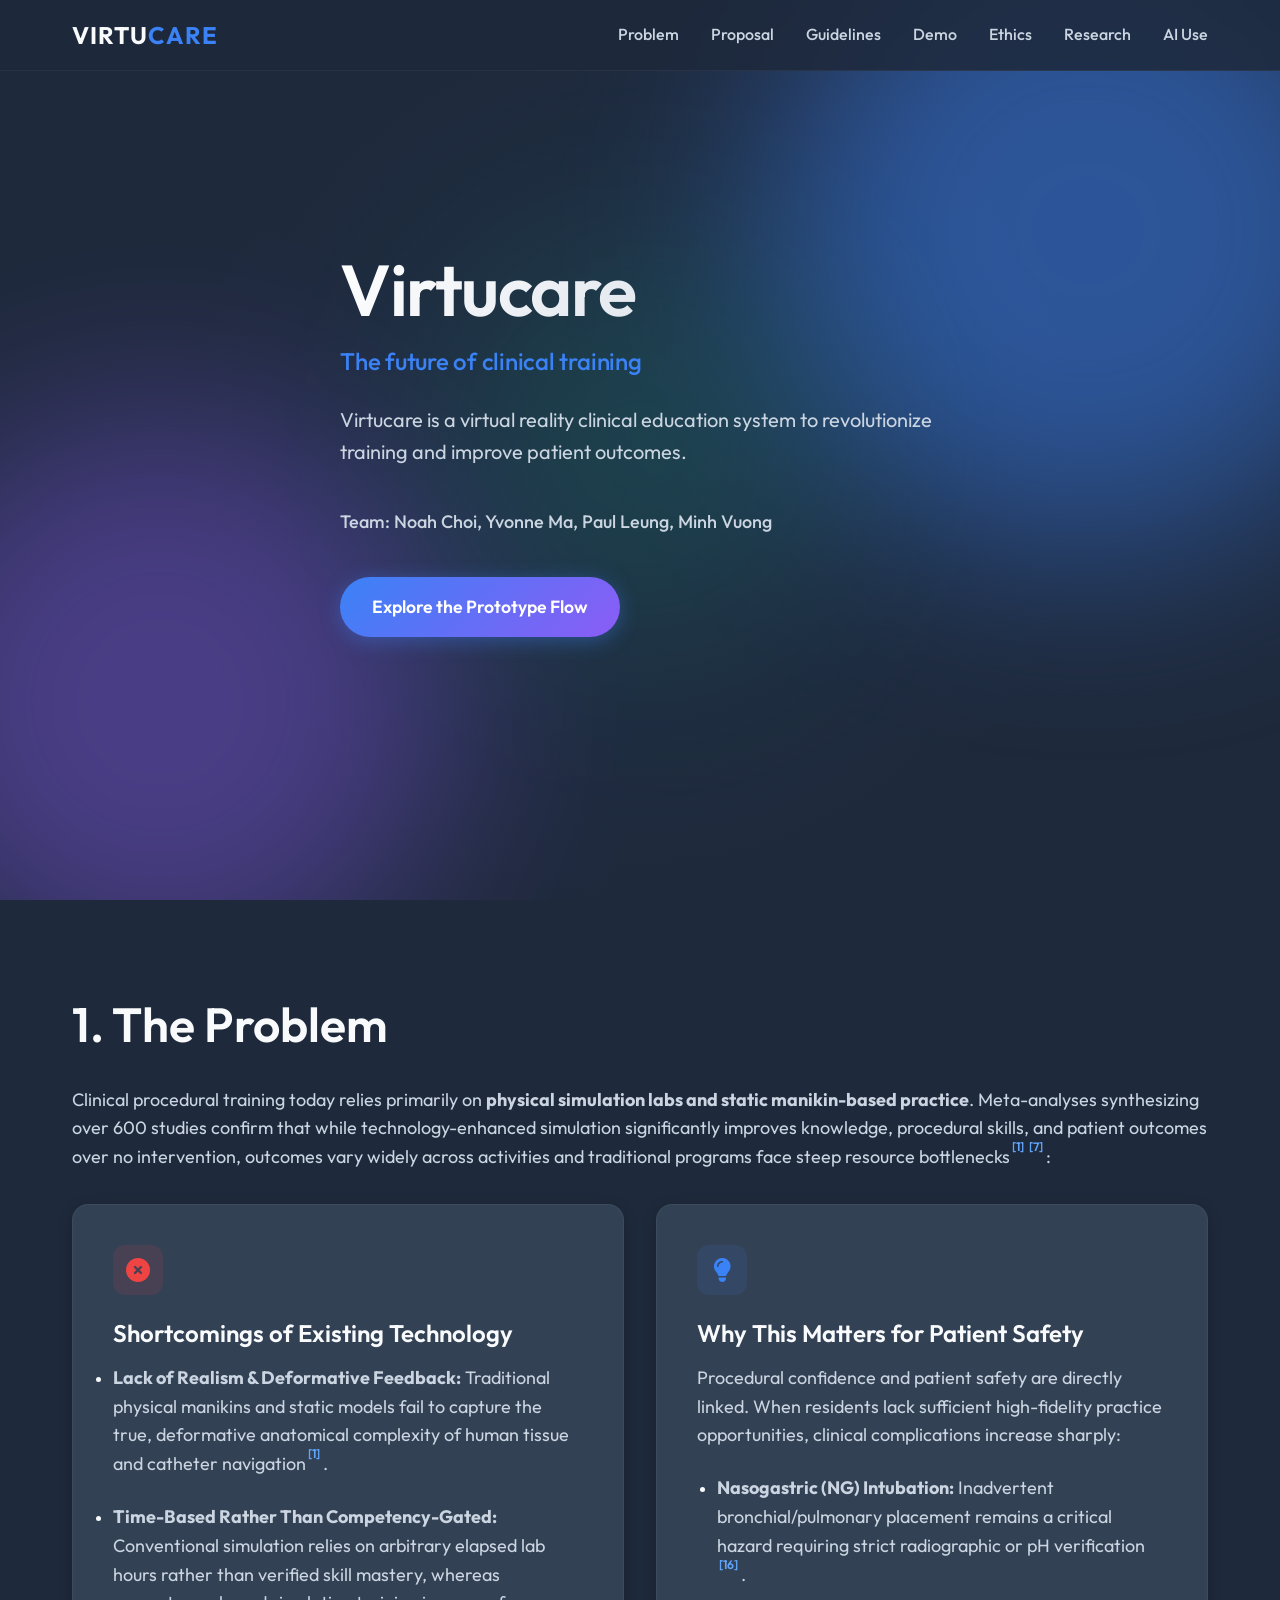
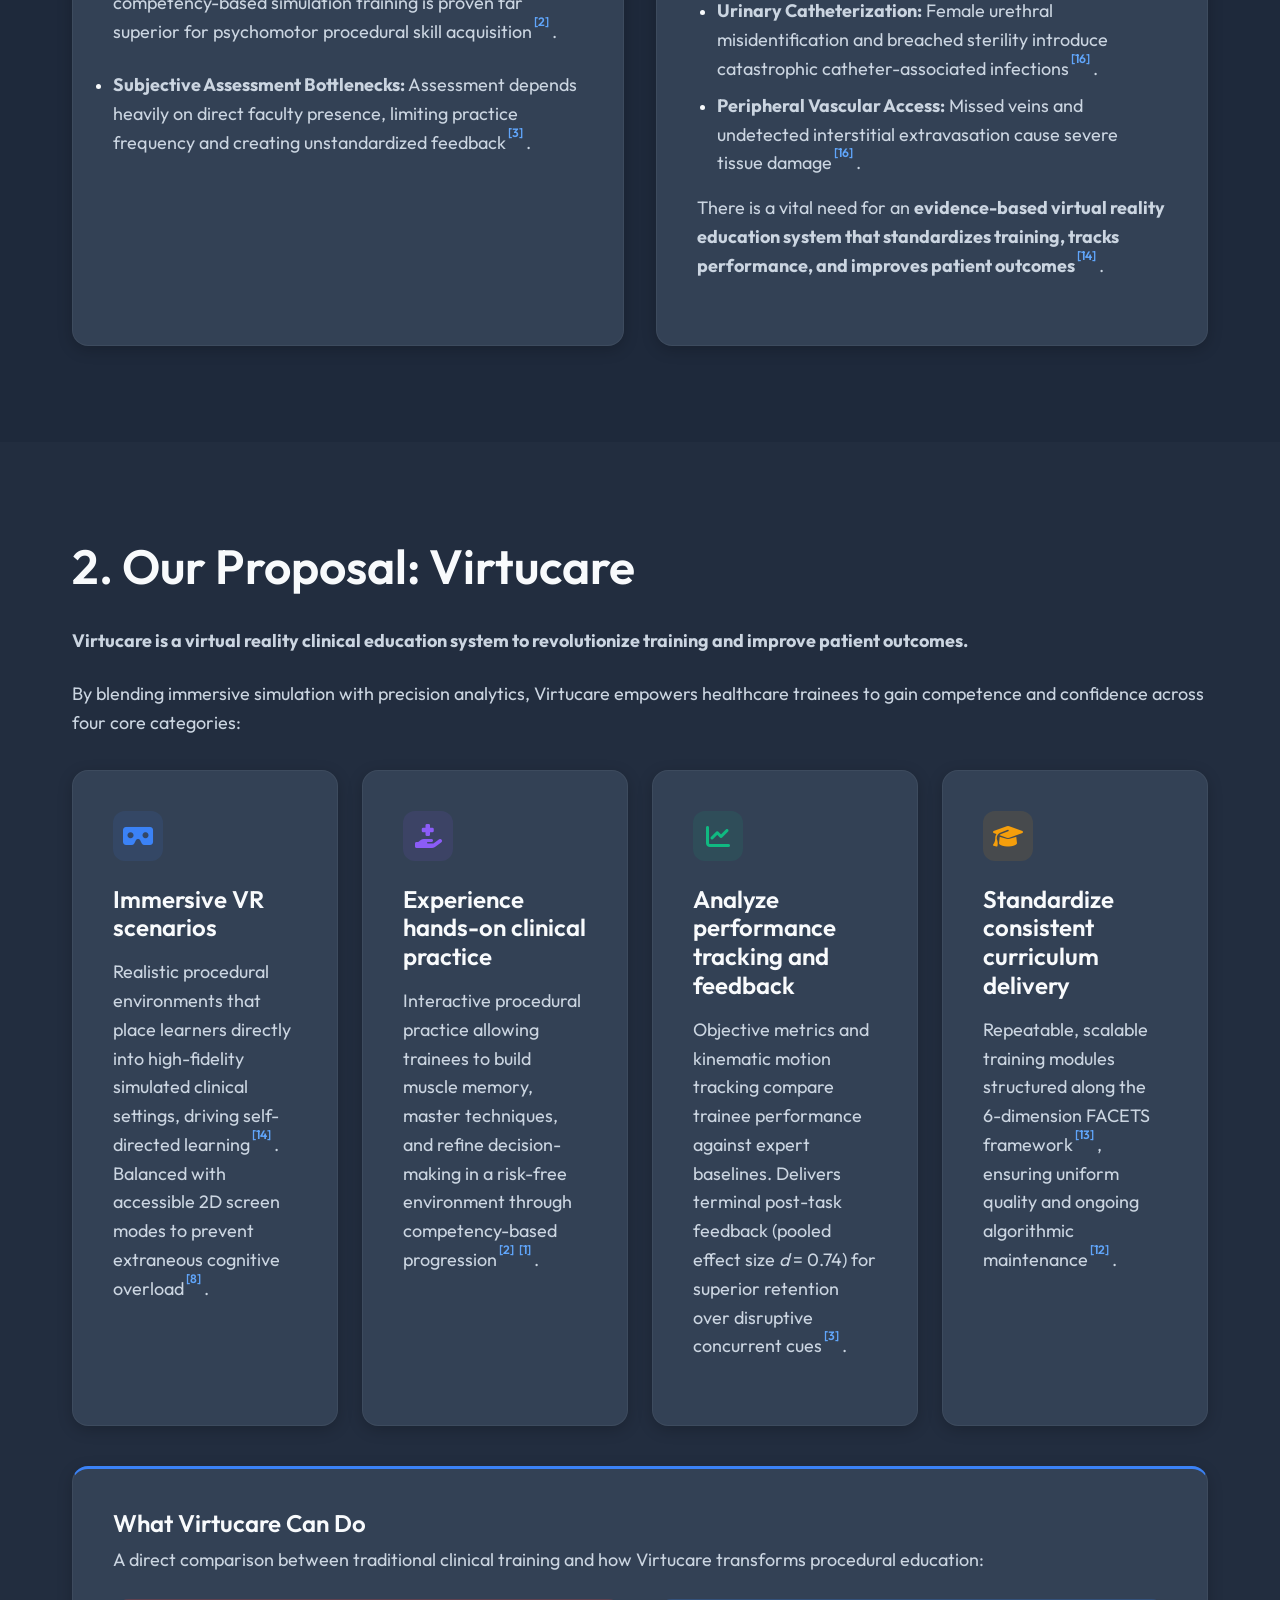
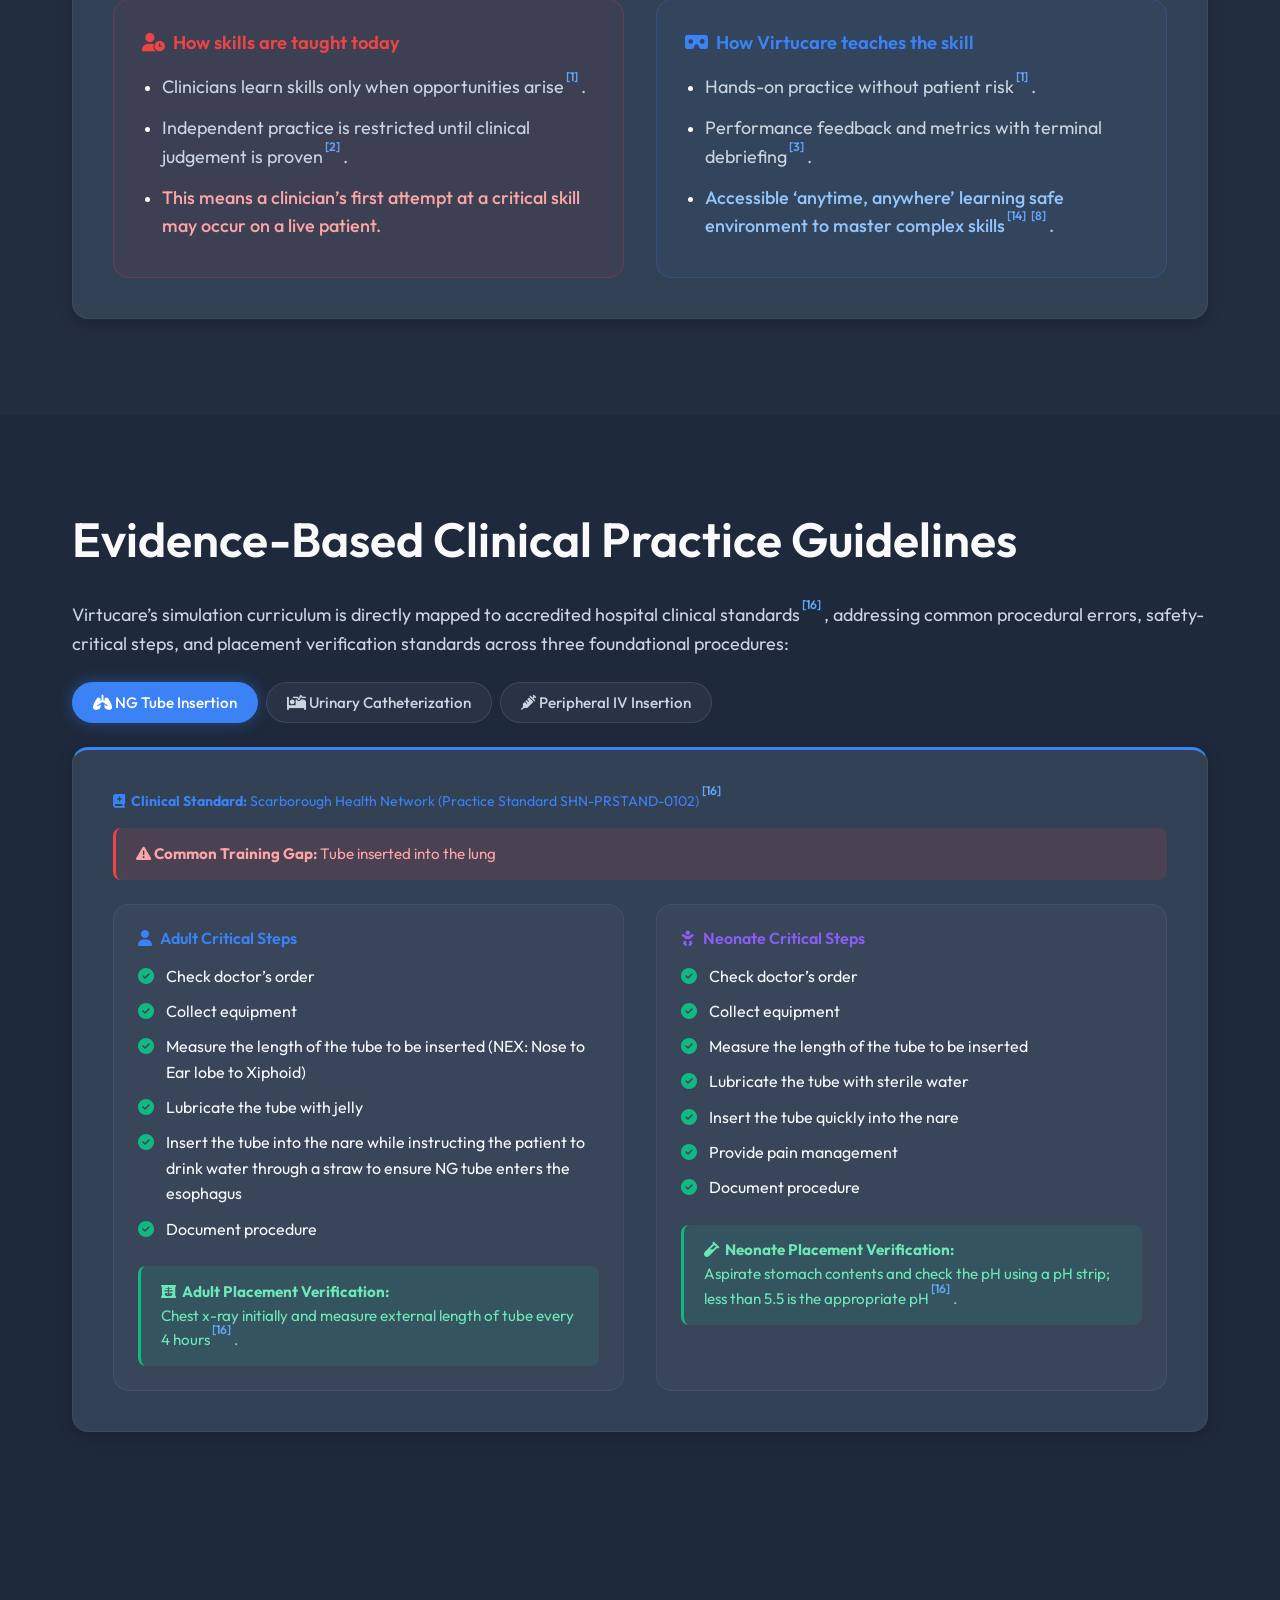
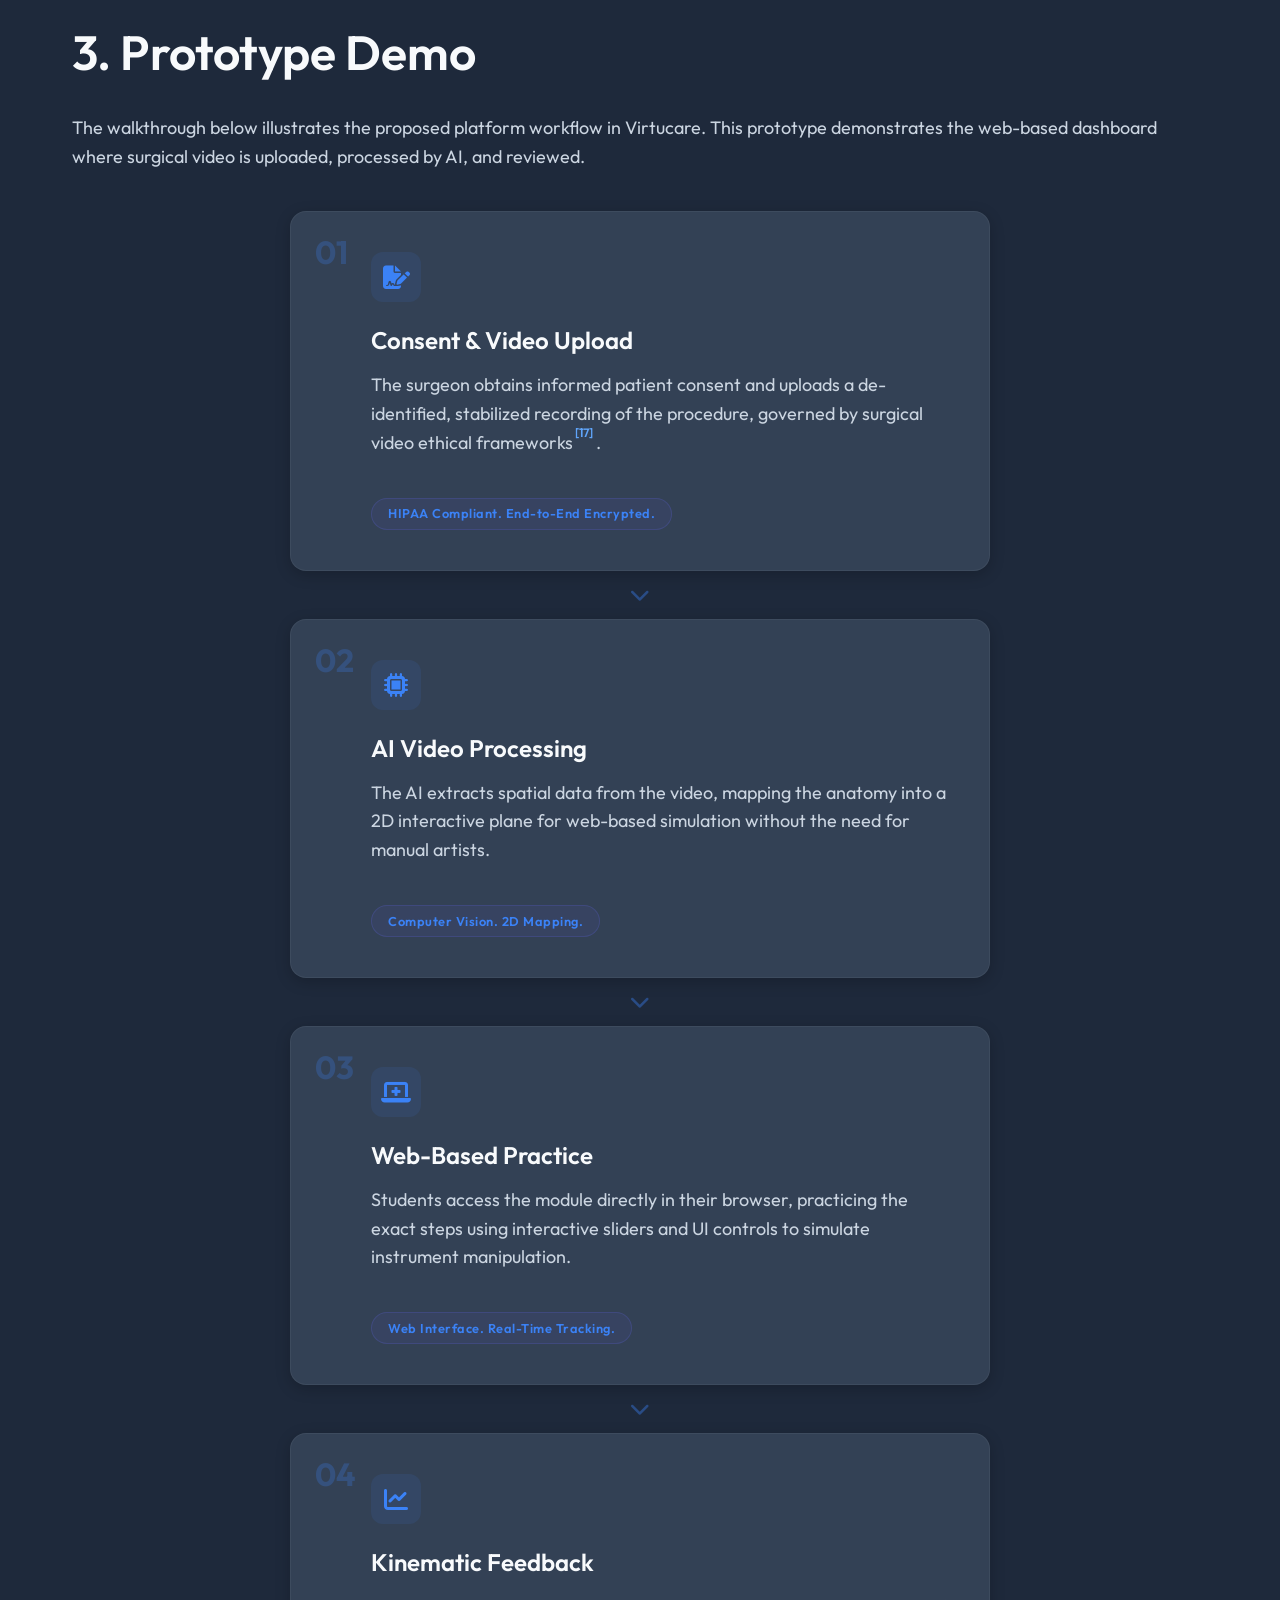
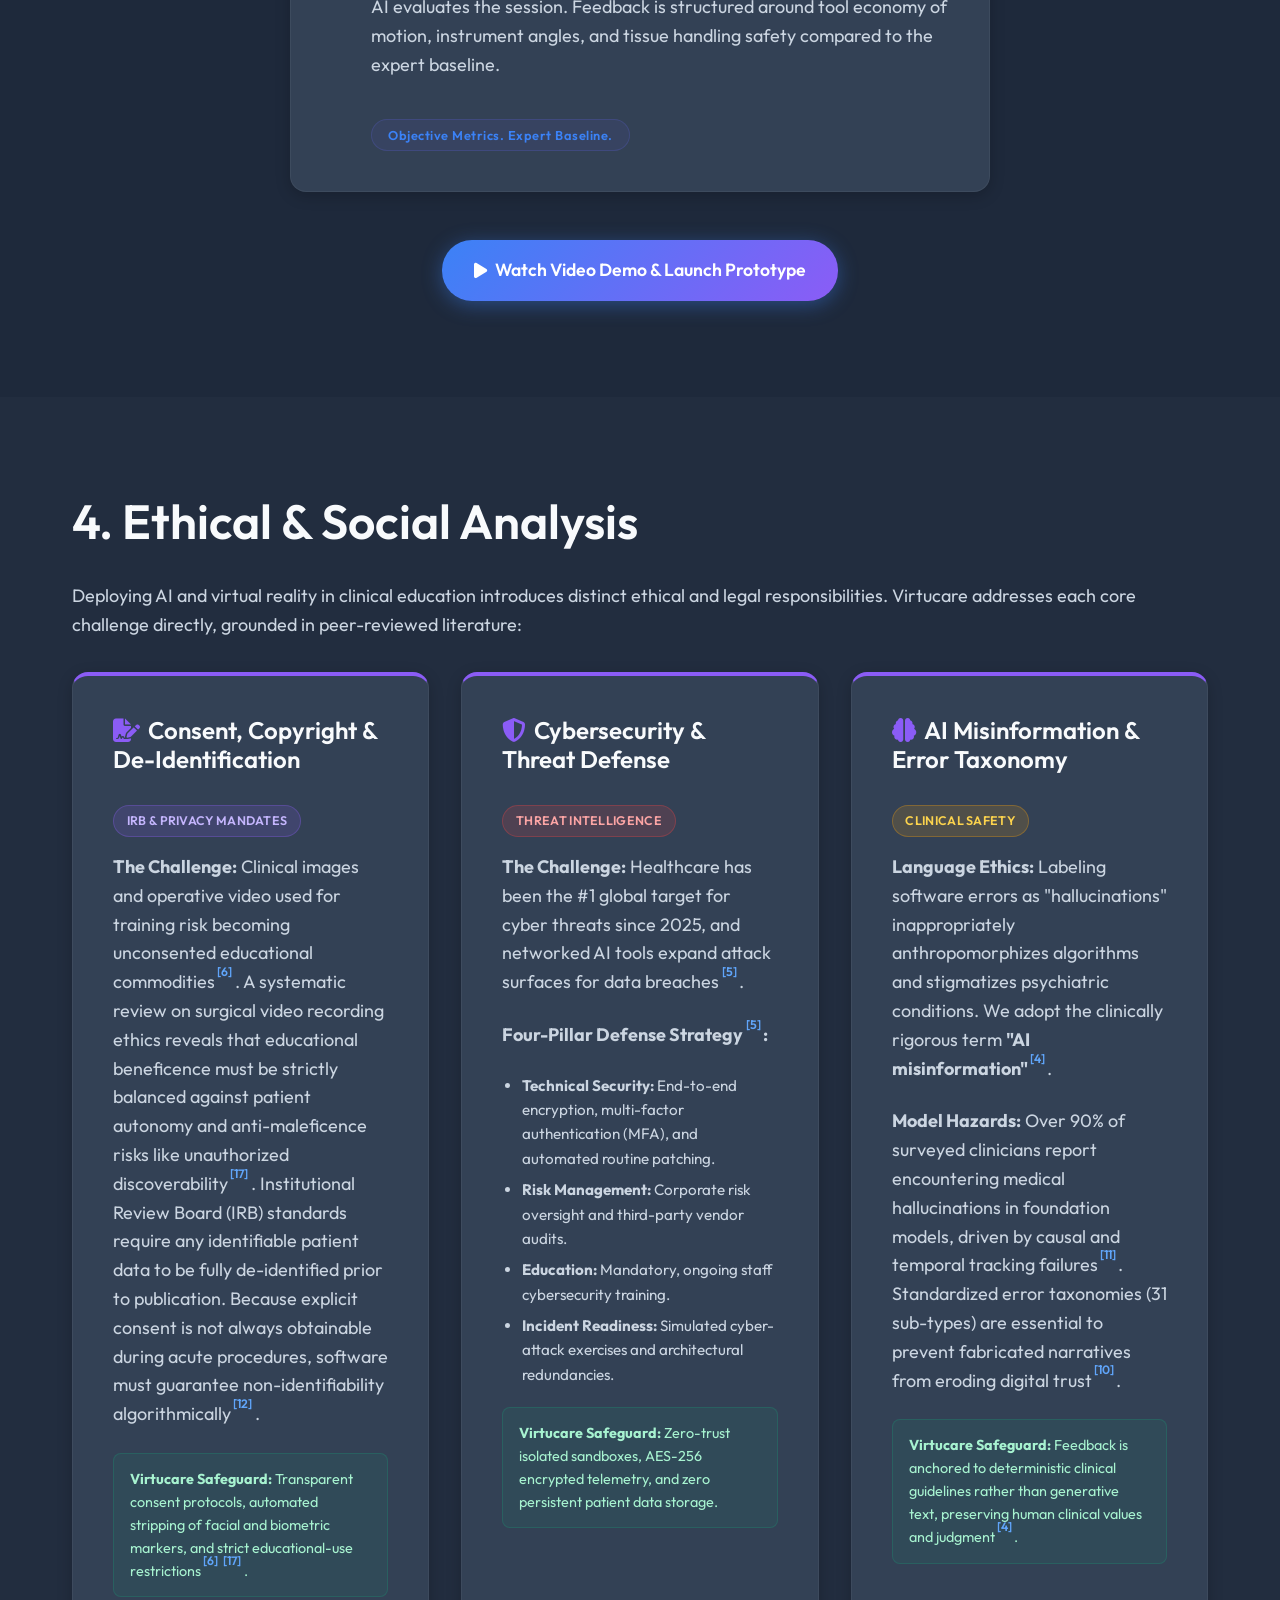
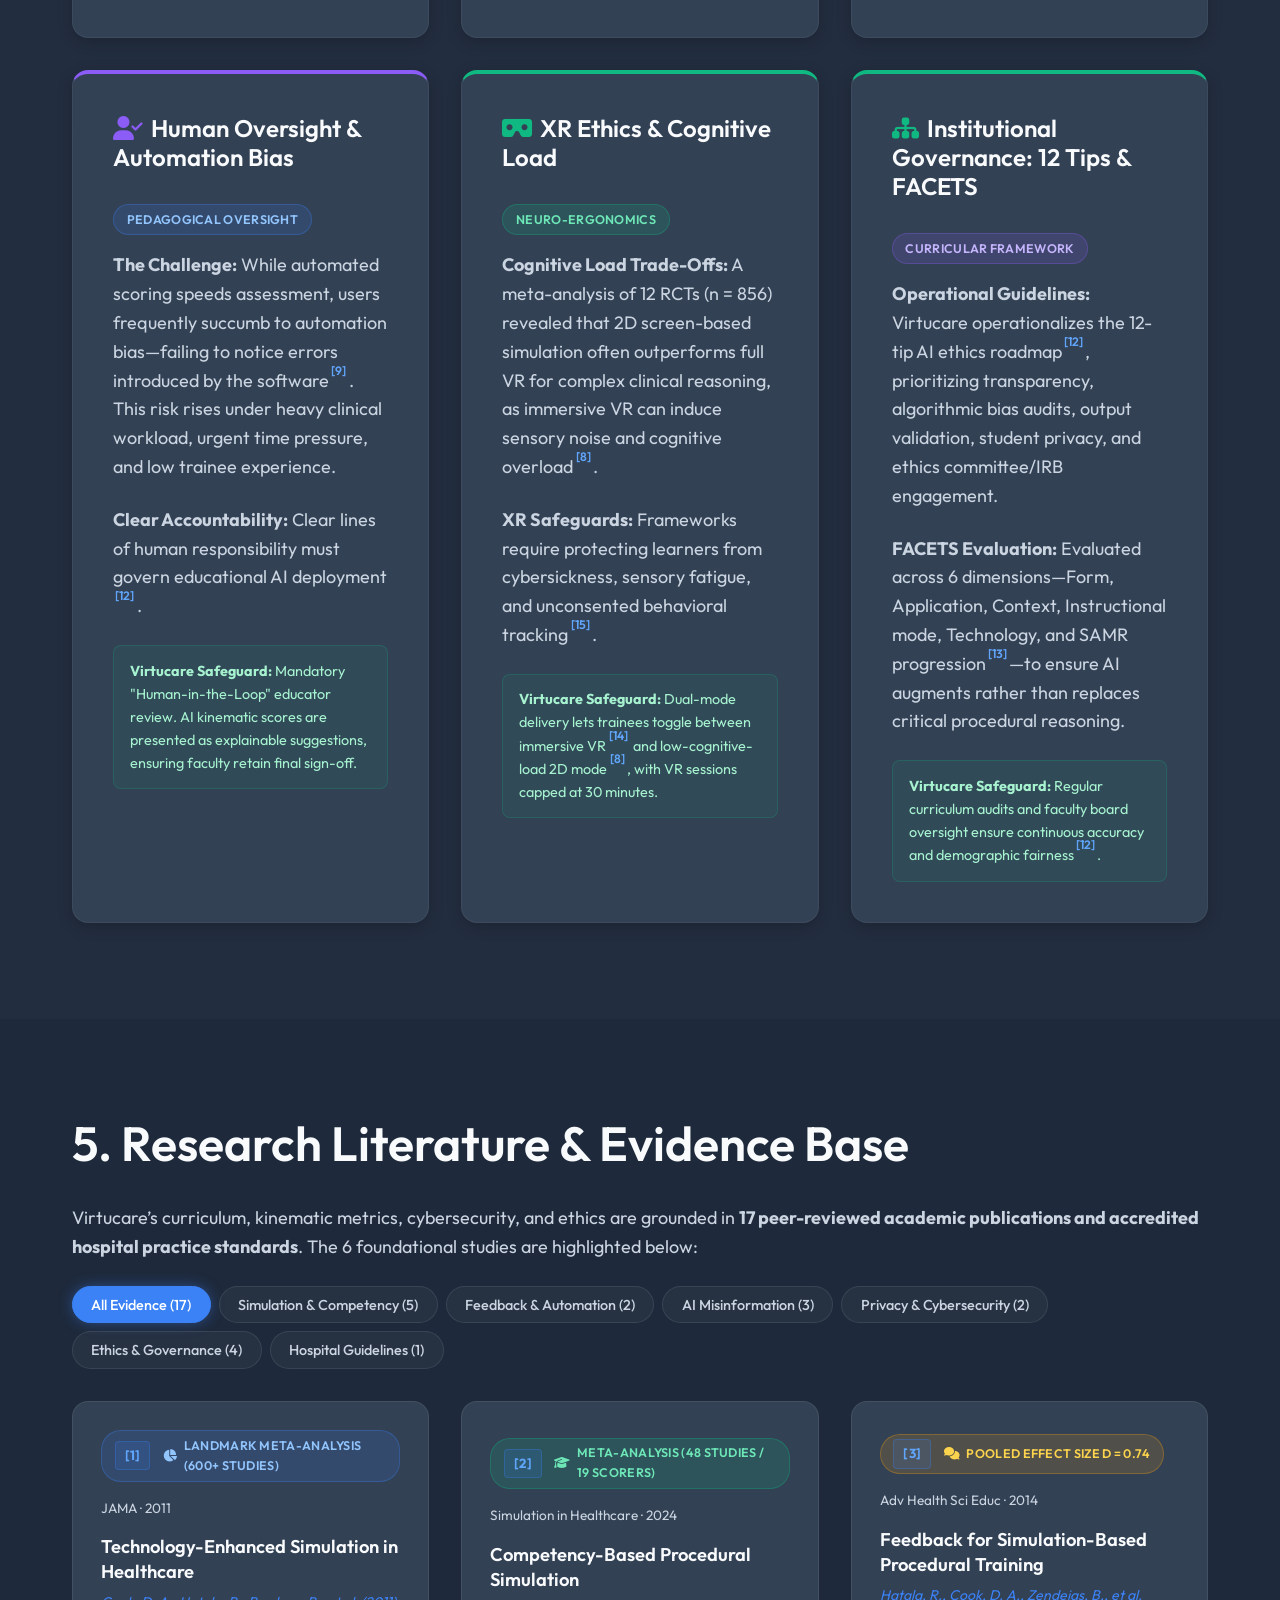
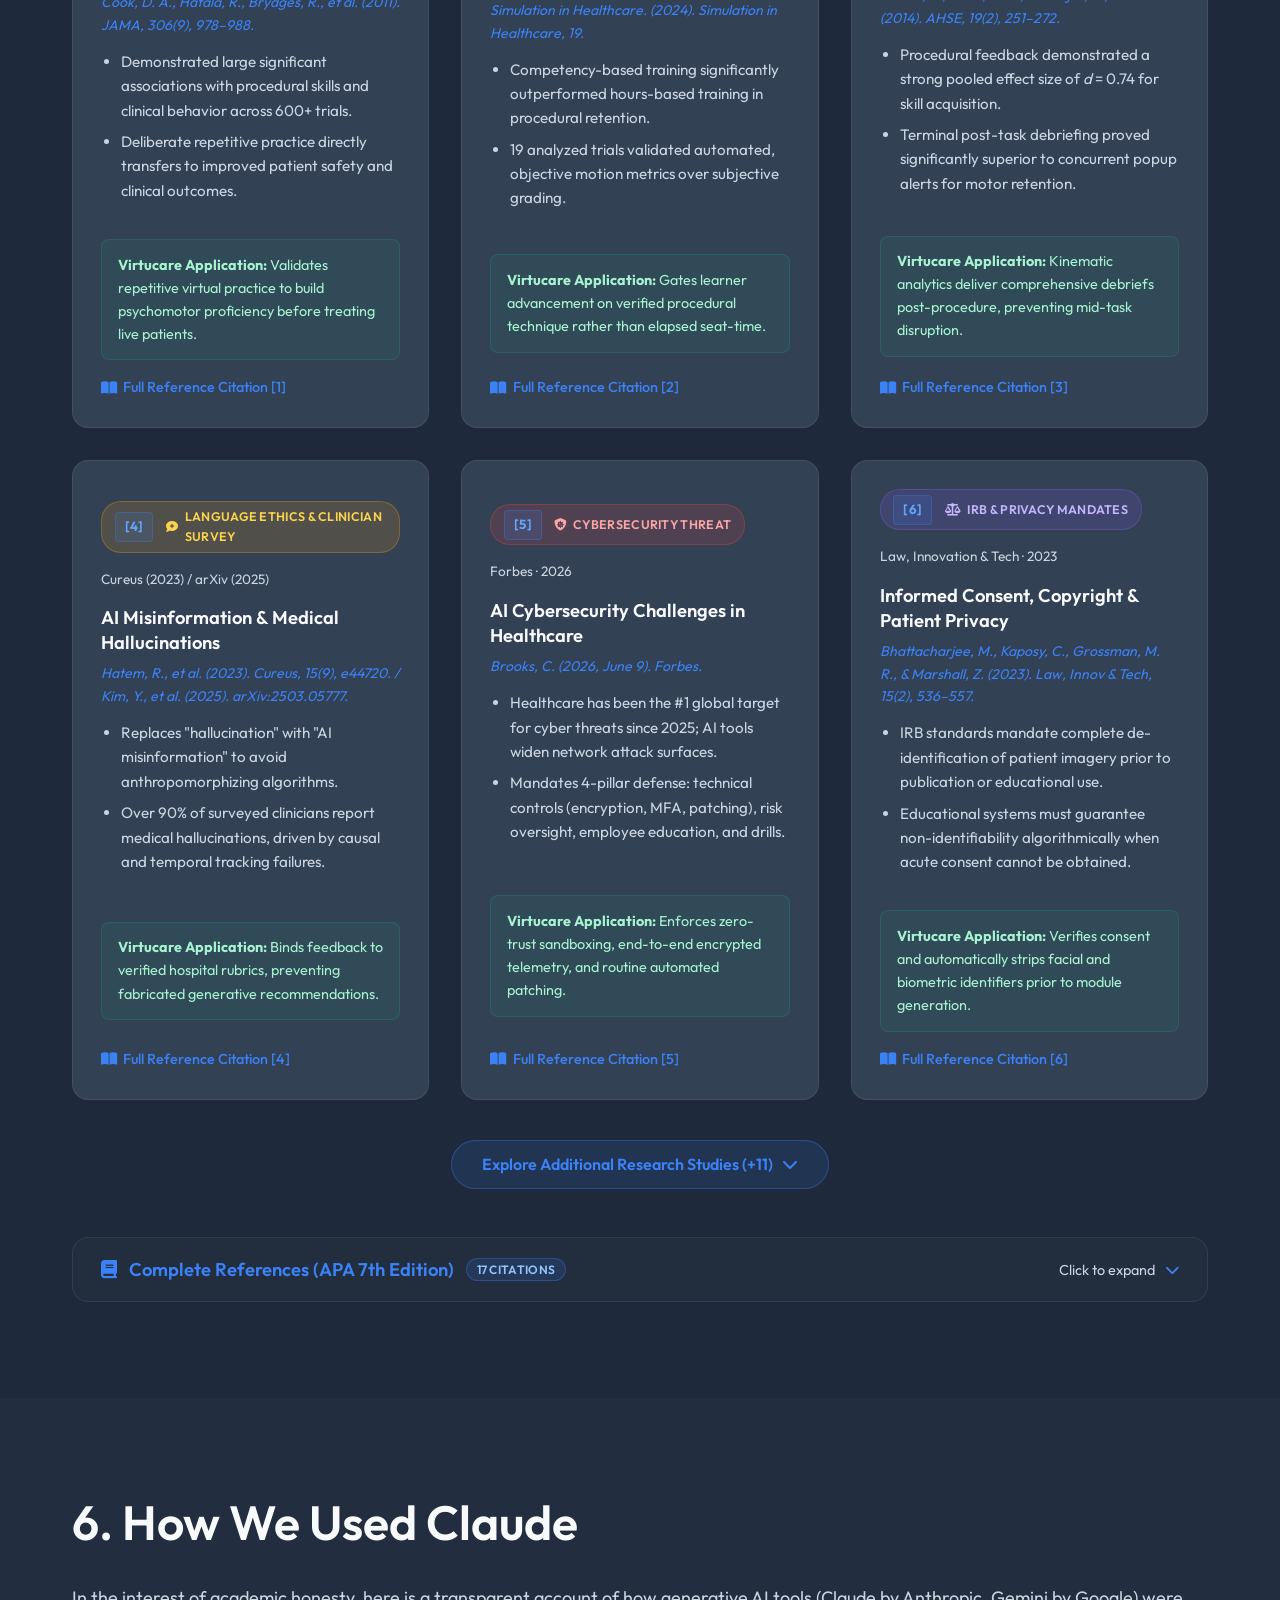
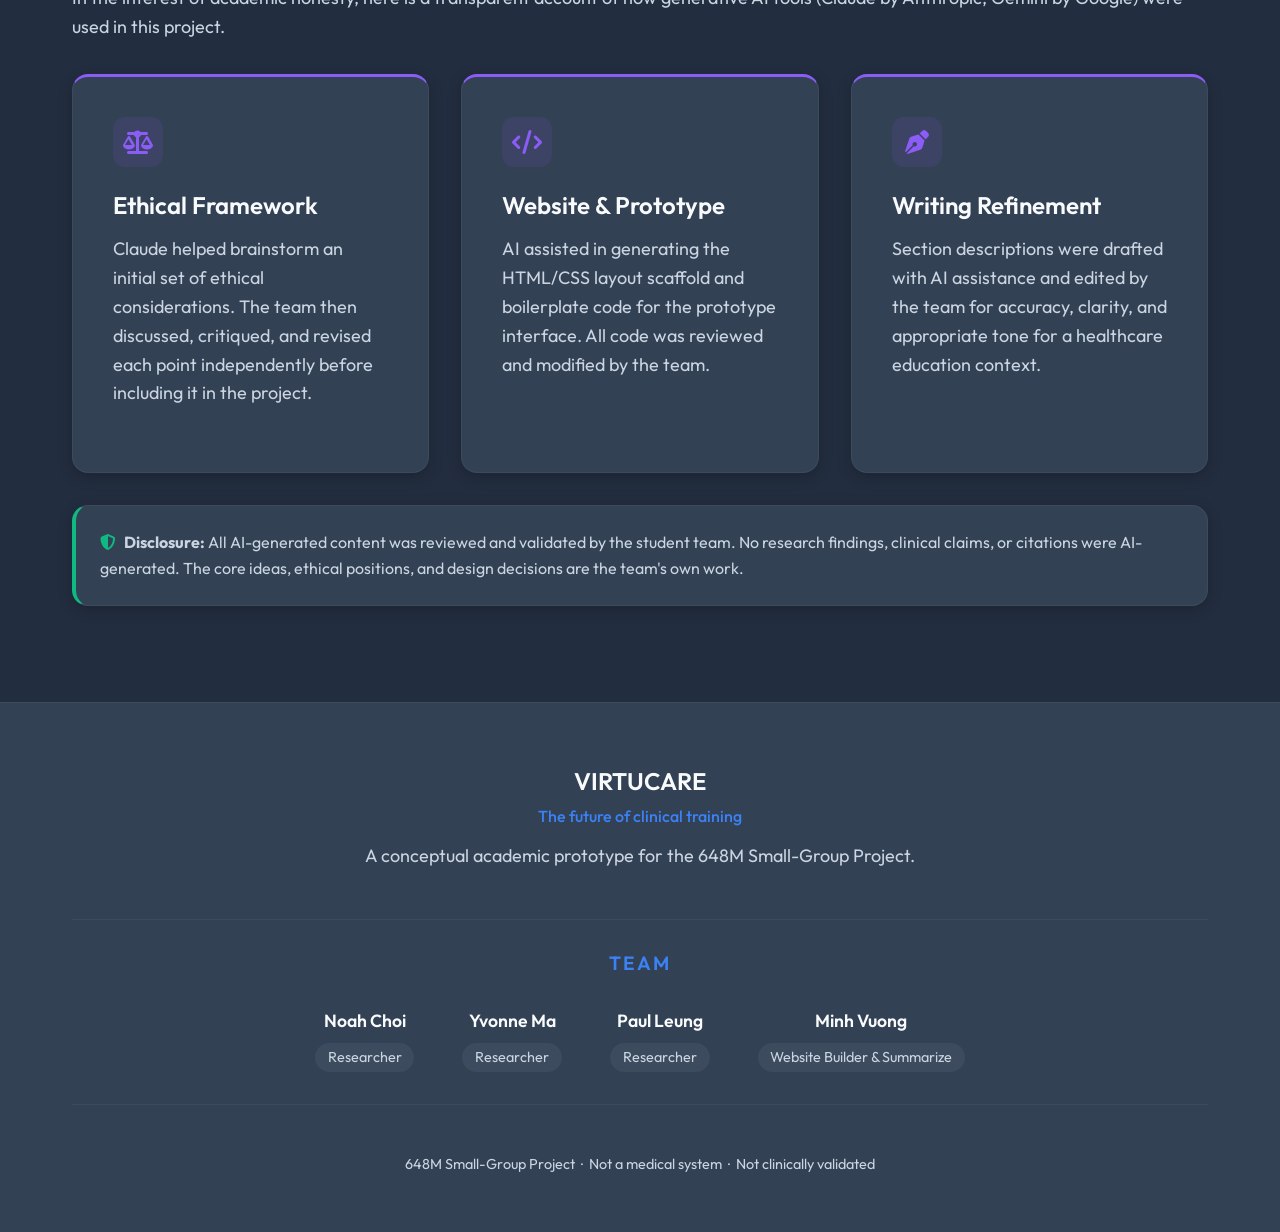
==== commit 795a38e9: "Add Walsh et al. (2023) systematic review on surgical video recording ethics as reference [17]" ====
--- a/index.html
+++ b/index.html
@@ -247,8 +247,8 @@
         <div class="flow-step card">
           <div class="flow-step-number">01</div>
           <div class="card-icon"><i class="fas fa-file-signature"></i></div>
-          <h3>Consent & Video Upload</h3>
-          <p>The surgeon obtains patient consent and uploads a de-identified, stabilized recording of the procedure.</p>
+          <h3>Consent &amp; Video Upload</h3>
+          <p>The surgeon obtains informed patient consent and uploads a de-identified, stabilized recording of the procedure, governed by surgical video ethical frameworks<a href="#ref-17" class="cite-num"><sup>[17]</sup></a>.</p>
           <div class="flow-badge">HIPAA Compliant. End-to-End Encrypted.</div>
         </div>
 
@@ -304,9 +304,9 @@
             <h3><i class="fas fa-file-signature" style="margin-right: 0.5rem; color: var(--secondary);"></i>Consent, Copyright &amp; De-Identification</h3>
             <span class="research-badge research-badge-purple">IRB &amp; Privacy Mandates</span>
           </div>
-          <p><strong>The Challenge:</strong> Clinical images used for training risk becoming unconsented educational commodities<a href="#ref-6" class="cite-num"><sup>[6]</sup></a>. Institutional Review Board (IRB) standards require any identifiable patient data to be fully de-identified prior to publication. Because explicit consent is not always obtainable during acute procedures, software must guarantee non-identifiability algorithmically<a href="#ref-12" class="cite-num"><sup>[12]</sup></a>.</p>
-          <div class="research-implication">
-            <strong>Virtucare Safeguard:</strong> Transparent consent protocols, automated stripping of facial and biometric markers, and strict educational-use restrictions<a href="#ref-6" class="cite-num"><sup>[6]</sup></a>.
+          <p><strong>The Challenge:</strong> Clinical images and operative video used for training risk becoming unconsented educational commodities<a href="#ref-6" class="cite-num"><sup>[6]</sup></a>. A systematic review on surgical video recording ethics reveals that educational beneficence must be strictly balanced against patient autonomy and anti-maleficence risks like unauthorized discoverability<a href="#ref-17" class="cite-num"><sup>[17]</sup></a>. Institutional Review Board (IRB) standards require any identifiable patient data to be fully de-identified prior to publication. Because explicit consent is not always obtainable during acute procedures, software must guarantee non-identifiability algorithmically<a href="#ref-12" class="cite-num"><sup>[12]</sup></a>.</p>
+          <div class="research-implication">
+            <strong>Virtucare Safeguard:</strong> Transparent consent protocols, automated stripping of facial and biometric markers, and strict educational-use restrictions<a href="#ref-6" class="cite-num"><sup>[6]</sup></a><a href="#ref-17" class="cite-num"><sup>[17]</sup></a>.
           </div>
         </div>
 
@@ -389,16 +389,16 @@
   <section id="research" class="section">
     <div class="container">
       <h2>5. Research Literature &amp; Evidence Base</h2>
-      <p>Virtucare’s curriculum, kinematic metrics, cybersecurity, and ethics are grounded in <strong>16 peer-reviewed academic publications and accredited hospital practice standards</strong>. The 6 foundational studies are highlighted below:</p>
+      <p>Virtucare’s curriculum, kinematic metrics, cybersecurity, and ethics are grounded in <strong>17 peer-reviewed academic publications and accredited hospital practice standards</strong>. The 6 foundational studies are highlighted below:</p>
 
       <!-- Topic Filter Tabs -->
       <div class="research-filters" id="research-filters">
-        <button type="button" class="research-filter-btn active" data-filter="all">All Evidence (16)</button>
+        <button type="button" class="research-filter-btn active" data-filter="all">All Evidence (17)</button>
         <button type="button" class="research-filter-btn" data-filter="simulation-competency">Simulation &amp; Competency (5)</button>
         <button type="button" class="research-filter-btn" data-filter="feedback-automation">Feedback &amp; Automation (2)</button>
         <button type="button" class="research-filter-btn" data-filter="ai-hallucination">AI Misinformation (3)</button>
         <button type="button" class="research-filter-btn" data-filter="privacy-cybersecurity">Privacy &amp; Cybersecurity (2)</button>
-        <button type="button" class="research-filter-btn" data-filter="ethics-governance">Ethics &amp; Governance (3)</button>
+        <button type="button" class="research-filter-btn" data-filter="ethics-governance">Ethics &amp; Governance (4)</button>
         <button type="button" class="research-filter-btn" data-filter="practice-guidelines">Hospital Guidelines (1)</button>
       </div>
 
@@ -536,7 +536,7 @@
       <!-- Explore More Button -->
       <div class="explore-toggle-wrap">
         <button type="button" class="explore-toggle-btn" id="explore-more-btn">
-          <span>Explore Additional Research Studies (+10)</span>
+          <span>Explore Additional Research Studies (+11)</span>
           <i class="fas fa-chevron-down"></i>
         </button>
       </div>
@@ -752,6 +752,27 @@
             <strong>Virtucare Application:</strong> Simulation logic directly enforces these hospital safety thresholds, alerting learners upon protocol breach.
           </div>
           <a href="#ref-16" class="research-link"><i class="fas fa-book-open"></i> Full Reference Citation [16]</a>
+        </div>
+
+        <!-- 17. Walsh et al. 2023 -->
+        <div class="research-card" data-category="ethics-governance" id="study-17">
+          <span id="ref-walsh-2023"></span>
+          <div>
+            <div class="research-card-header">
+              <span class="research-badge research-badge-purple"><span class="ref-card-num">[17]</span><i class="fas fa-video"></i> Systematic Review (Surgical Recording)</span>
+              <span style="font-size: 0.85rem; color: var(--text-muted);">BJS Open · 2023</span>
+            </div>
+            <h4 class="research-title">Ethical Perspectives on Surgical Video Recording</h4>
+            <span class="research-citation">Walsh, R., Kearns, E. C., Moynihan, A., Gerke, S., Duffourc, M., Corrales Compagnucci, M., Minssen, T., &amp; Cahill, R. A. (2023). BJS Open, 7(3), zrad063.</span>
+            <ul class="research-findings-list">
+              <li>Systematic review mapping surgical video capture across the 4 biomedical ethics principles: Beneficence (35%), Non-maleficence (27%), Justice (22%), and Autonomy (16%).</li>
+              <li>Highlights the imperative for clear data custodianship, patient opt-out rights, and protection against unauthorized discovery.</li>
+            </ul>
+          </div>
+          <div class="research-implication">
+            <strong>Virtucare Application:</strong> Embeds strict video consent protocols, cryptographic anonymization, and educational-use isolation to protect patient and surgeon rights.
+          </div>
+          <a href="#ref-17" class="research-link"><i class="fas fa-book-open"></i> Full Reference Citation [17]</a>
         </div>
 
       </div>
@@ -762,7 +783,7 @@
           <div class="biblio-toggle-left">
             <i class="fas fa-book" style="color: var(--primary); font-size: 1.15rem;"></i>
             <h3>Complete References (APA 7th Edition)</h3>
-            <span class="research-badge research-badge-blue" style="font-size: 0.75rem; padding: 0.2rem 0.6rem;">16 Citations</span>
+            <span class="research-badge research-badge-blue" style="font-size: 0.75rem; padding: 0.2rem 0.6rem;">17 Citations</span>
           </div>
           <div class="biblio-toggle-right">
             <span class="biblio-toggle-hint">Click to expand</span>
@@ -976,6 +997,19 @@
               <div class="biblio-meta">
                 <span class="biblio-meta-badge"><i class="fas fa-hospital"></i> Accredited Hospital Clinical Practice Standards</span>
                 <a href="#study-16" class="biblio-study-link"><i class="fas fa-layer-group"></i> View Research Card</a>
+              </div>
+            </div>
+          </div>
+
+          <!-- [17] Walsh et al. 2023 -->
+          <div class="biblio-item" id="ref-17">
+            <span id="ref-walsh-2023"></span>
+            <div class="biblio-num">[17]</div>
+            <div class="biblio-text">
+              Walsh, R., Kearns, E. C., Moynihan, A., Gerke, S., Duffourc, M., Corrales Compagnucci, M., Minssen, T., &amp; Cahill, R. A. (2023). Ethical perspectives on surgical video recording for patients, surgeons and society: systematic review. <em>BJS Open</em>, 7(3), Article zrad063.
+              <div class="biblio-meta">
+                <span class="biblio-meta-badge"><i class="fas fa-fingerprint"></i> DOI: 10.1093/bjsopen/zrad063</span>
+                <a href="#study-17" class="biblio-study-link"><i class="fas fa-layer-group"></i> View Research Card</a>
               </div>
             </div>
           </div>
@@ -1074,7 +1108,7 @@
           exploreBtn.classList.toggle('expanded', isOpen);
           var btnLabel = exploreBtn.querySelector('span');
           if (btnLabel) {
-            btnLabel.textContent = isOpen ? 'Collapse Additional Studies (-10)' : 'Explore Additional Research Studies (+10)';
+            btnLabel.textContent = isOpen ? 'Collapse Additional Studies (-11)' : 'Explore Additional Research Studies (+11)';
           }
         });
       }
@@ -1094,7 +1128,7 @@
             if (exploreBtn) {
               exploreBtn.classList.add('expanded');
               var lbl = exploreBtn.querySelector('span');
-              if (lbl) lbl.textContent = 'Collapse Additional Studies (-10)';
+              if (lbl) lbl.textContent = 'Collapse Additional Studies (-11)';
             }
           }
 
@@ -1135,7 +1169,7 @@
           if (exploreBtn) {
             exploreBtn.classList.add('expanded');
             var lbl = exploreBtn.querySelector('span');
-            if (lbl) lbl.textContent = 'Collapse Additional Studies (-10)';
+            if (lbl) lbl.textContent = 'Collapse Additional Studies (-11)';
           }
           setTimeout(function(){
             targetEl.scrollIntoView({ behavior: 'smooth', block: 'center' });
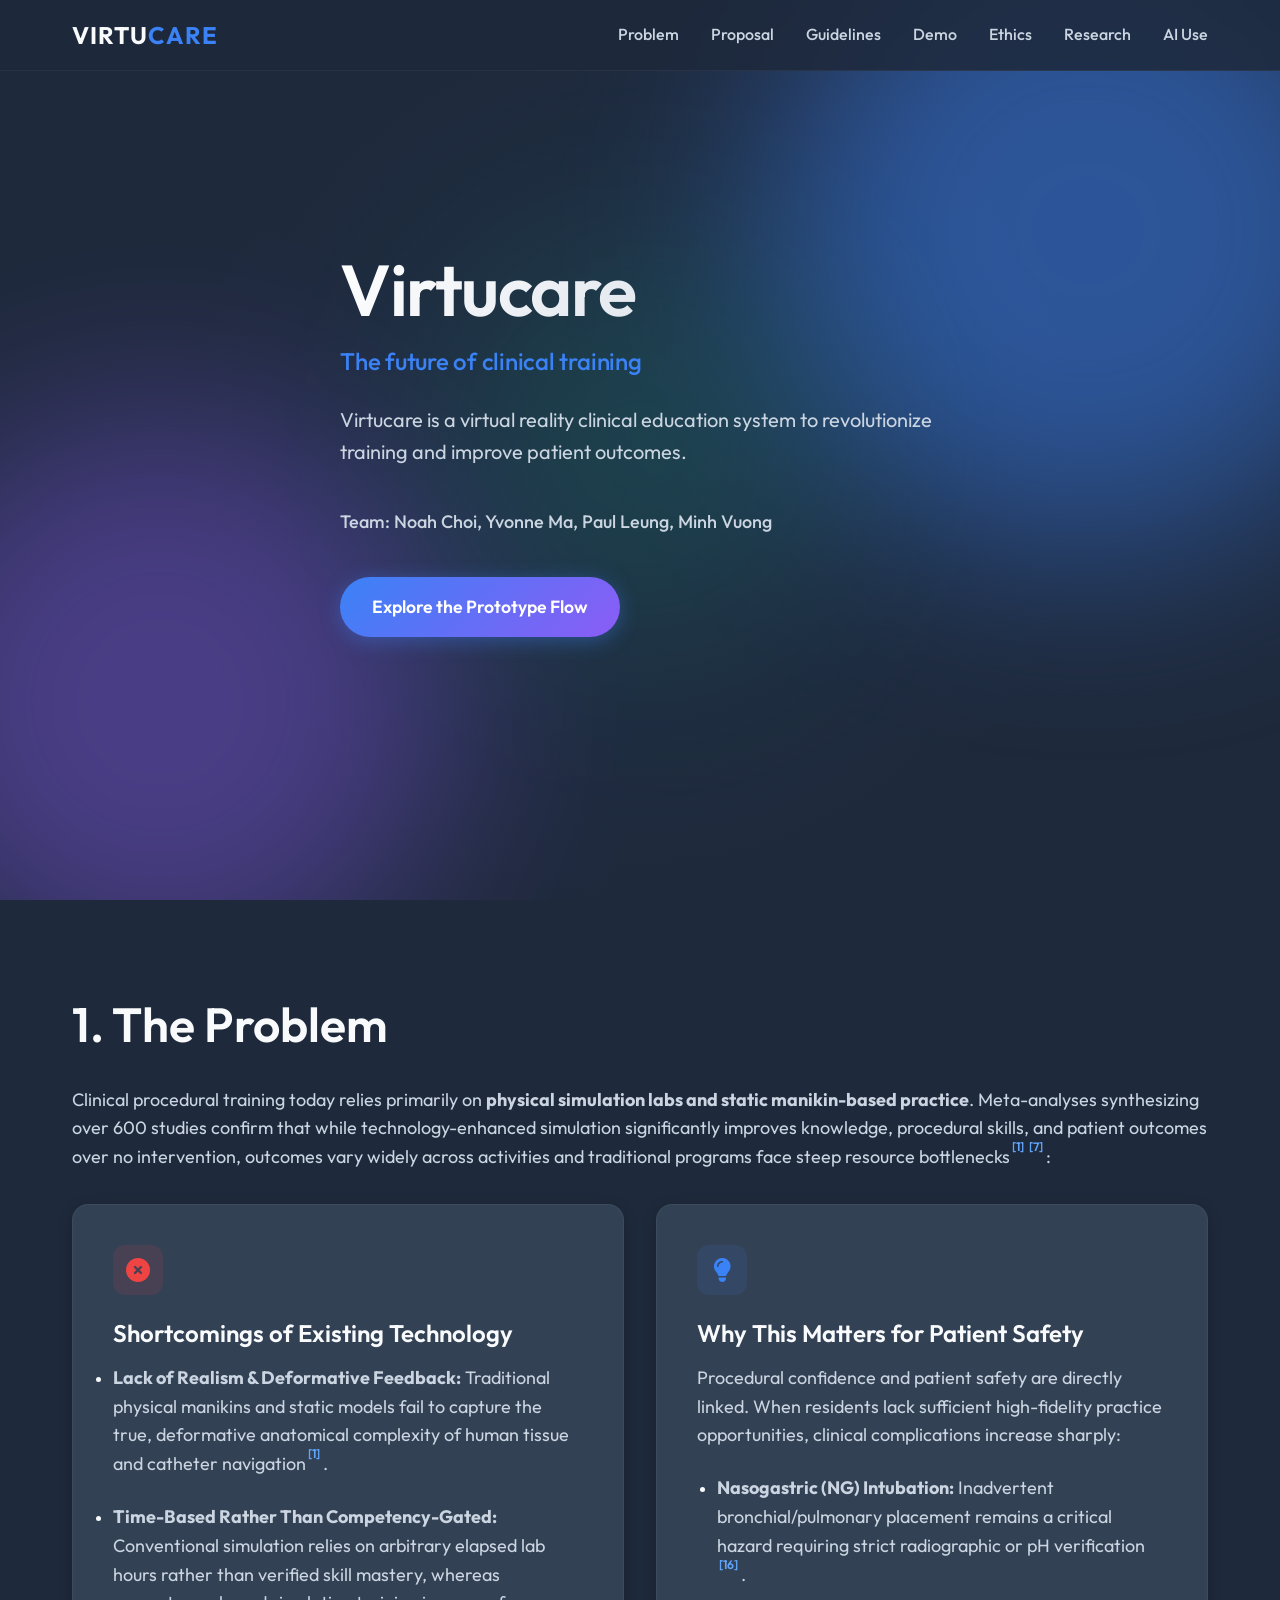
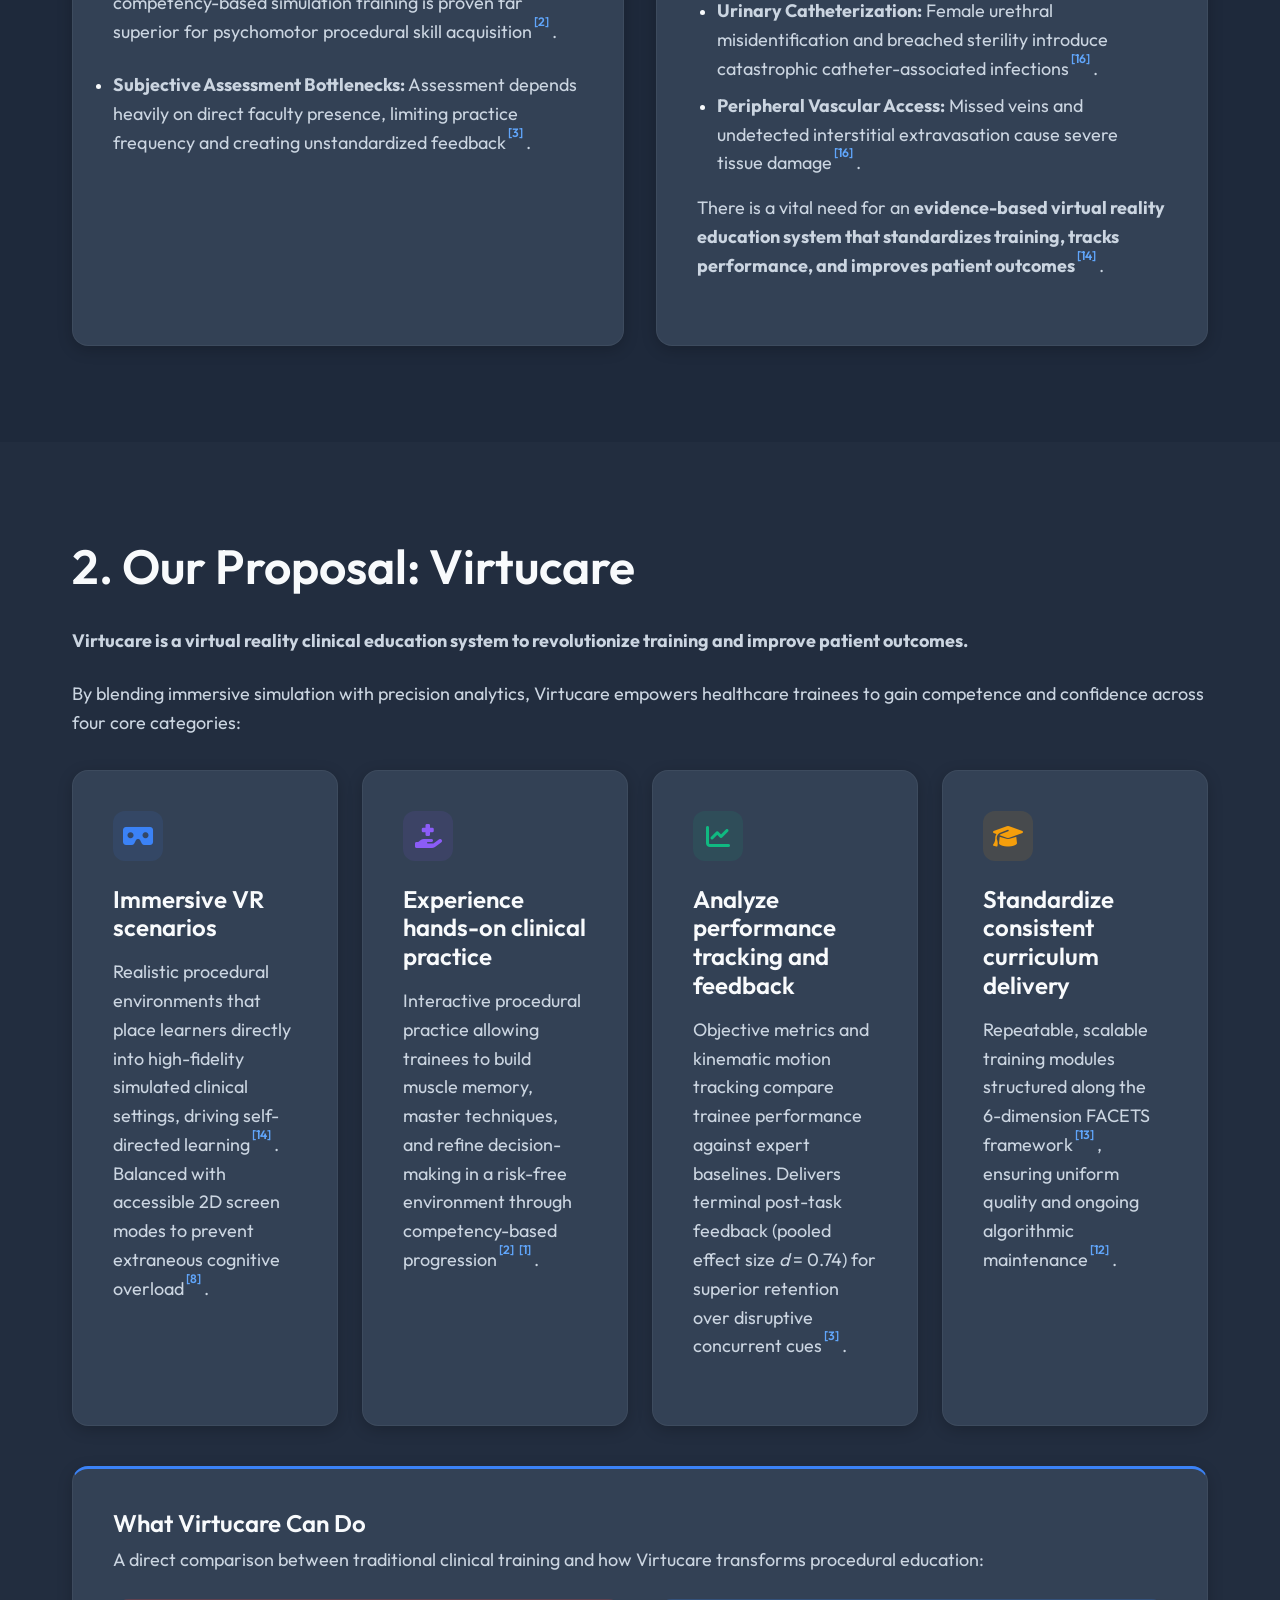
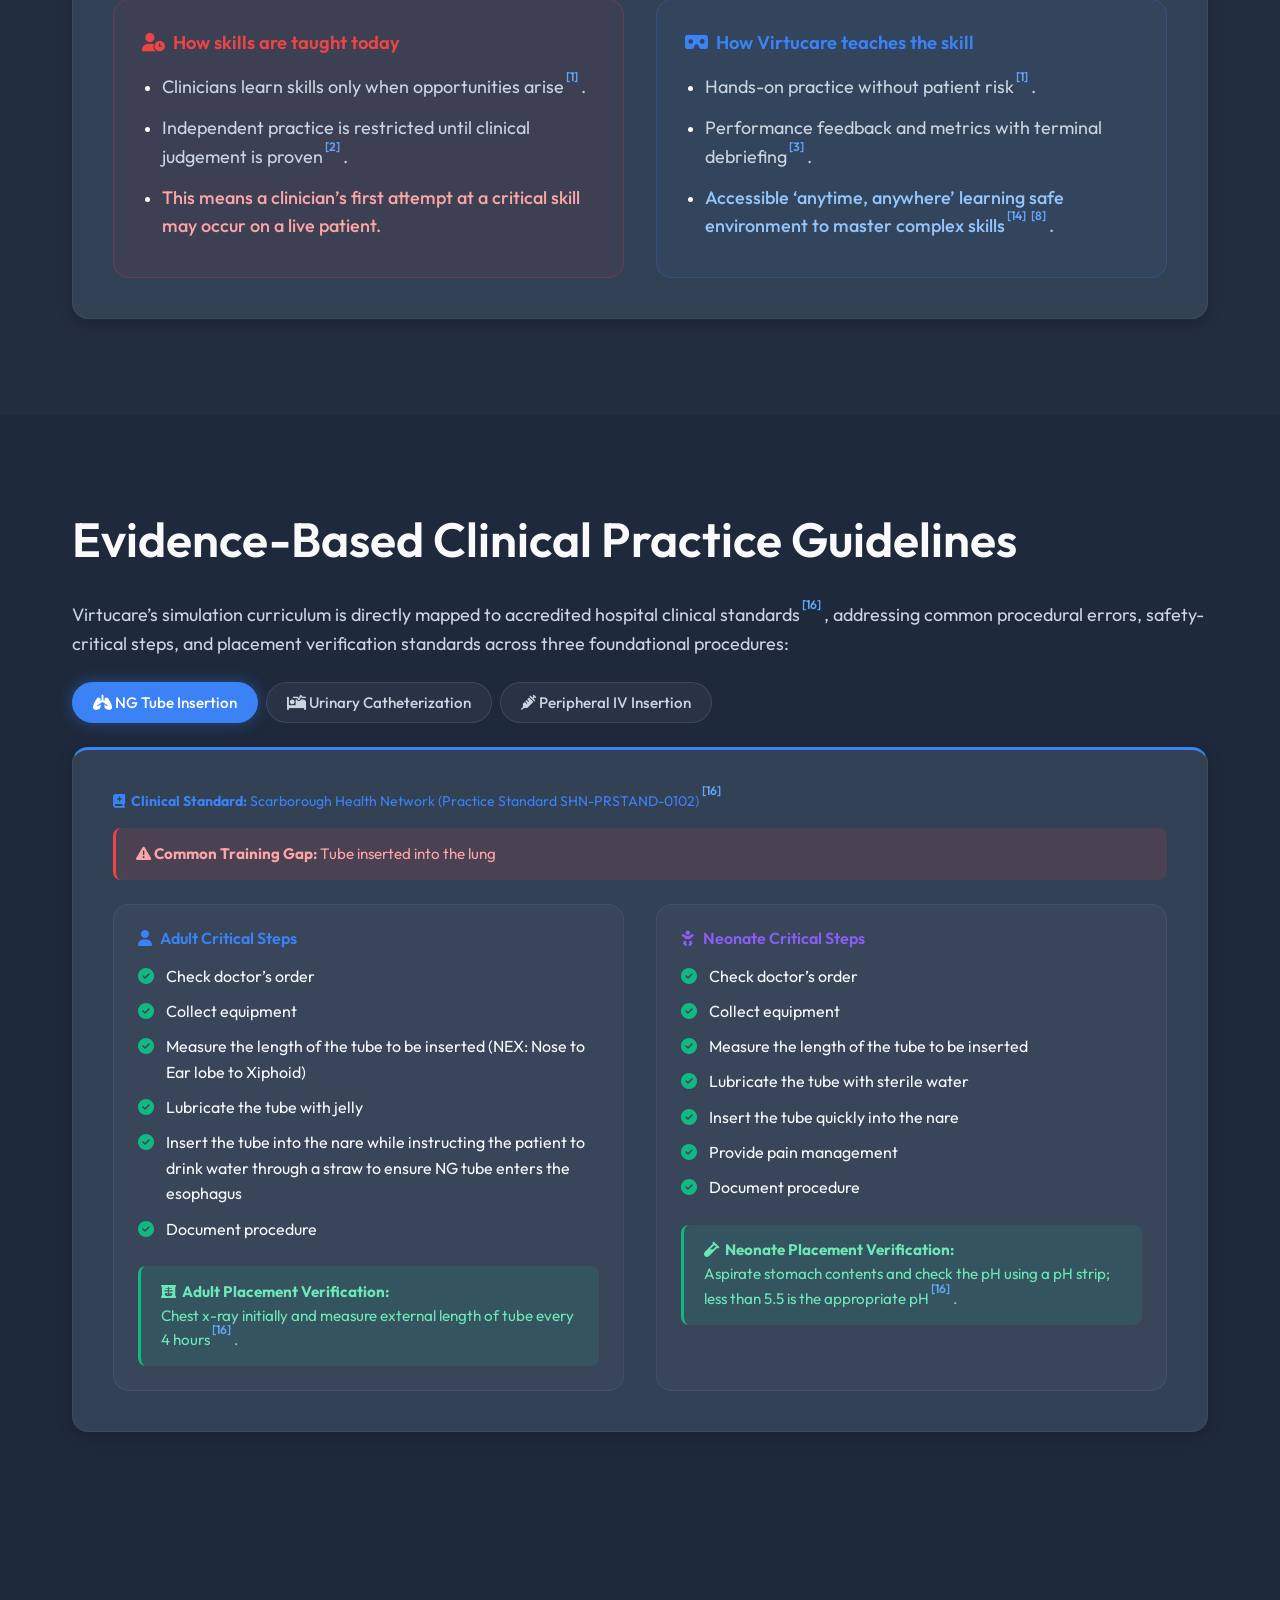
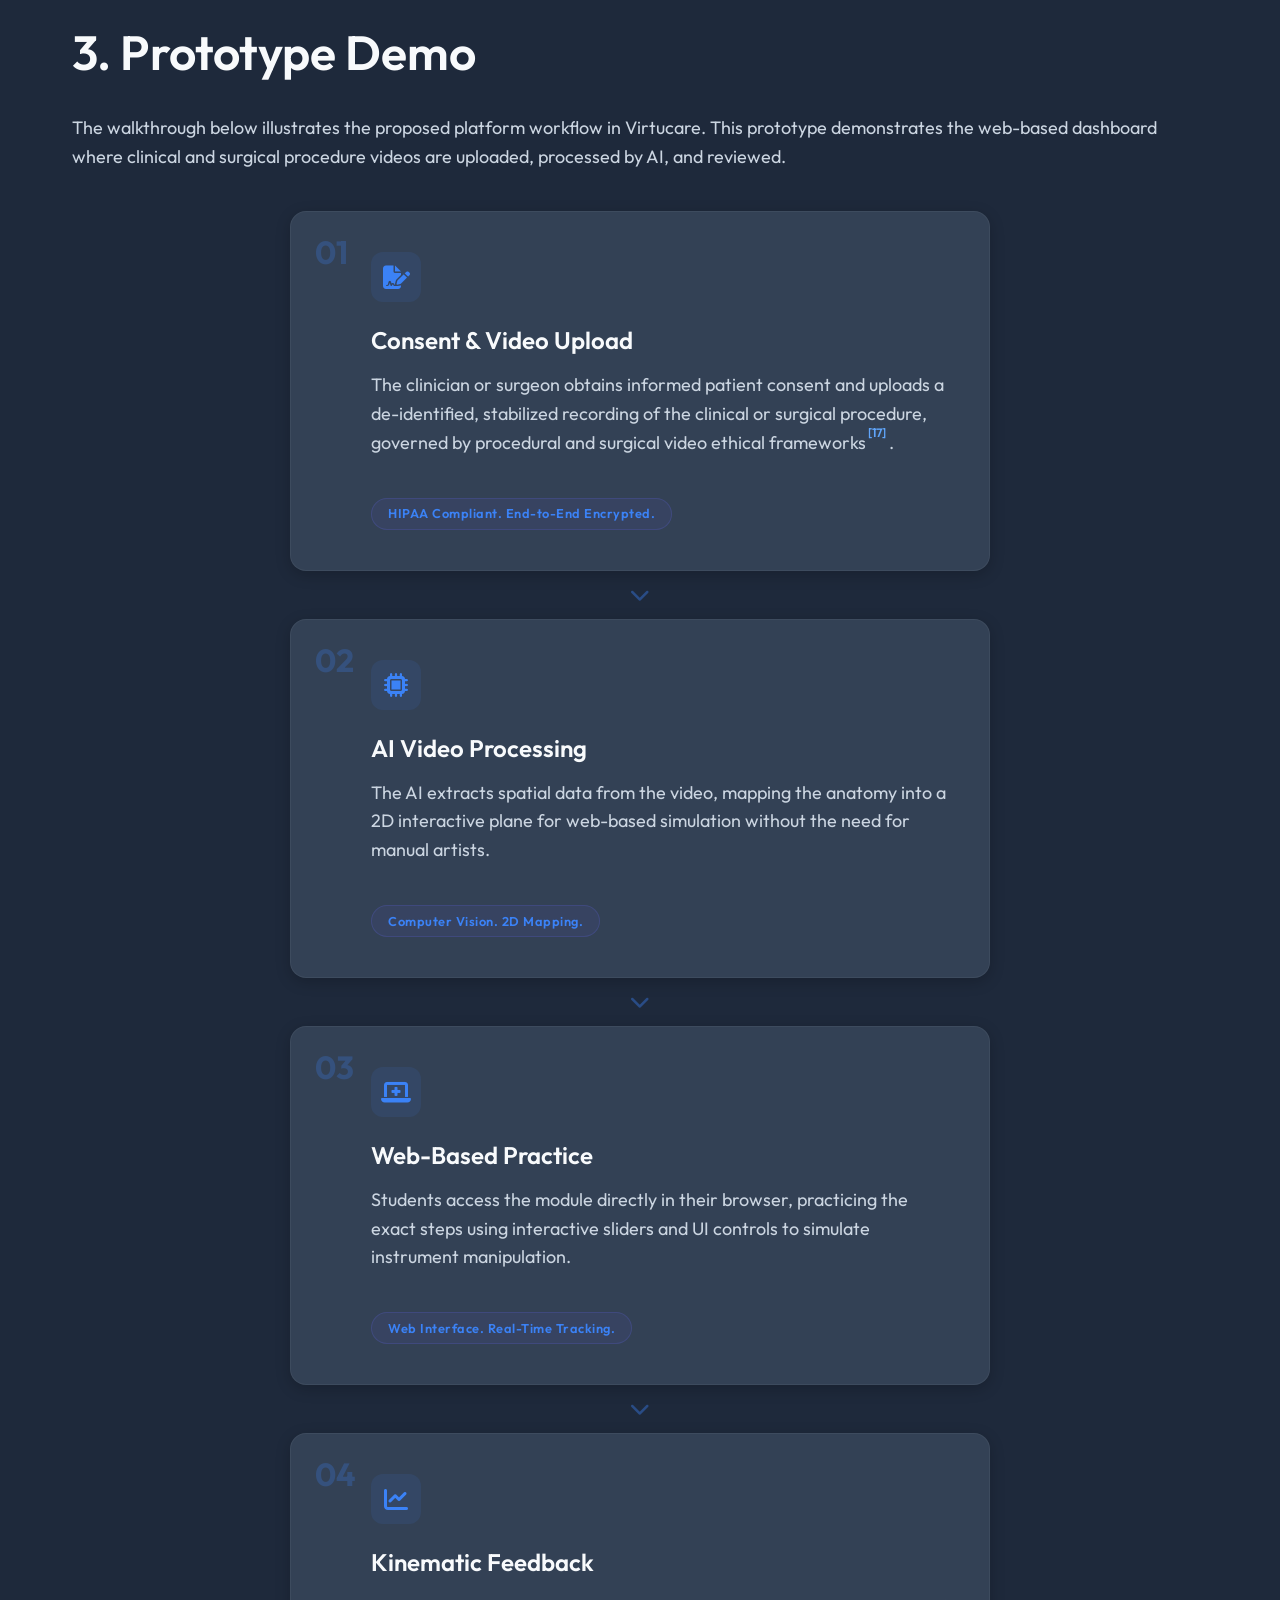
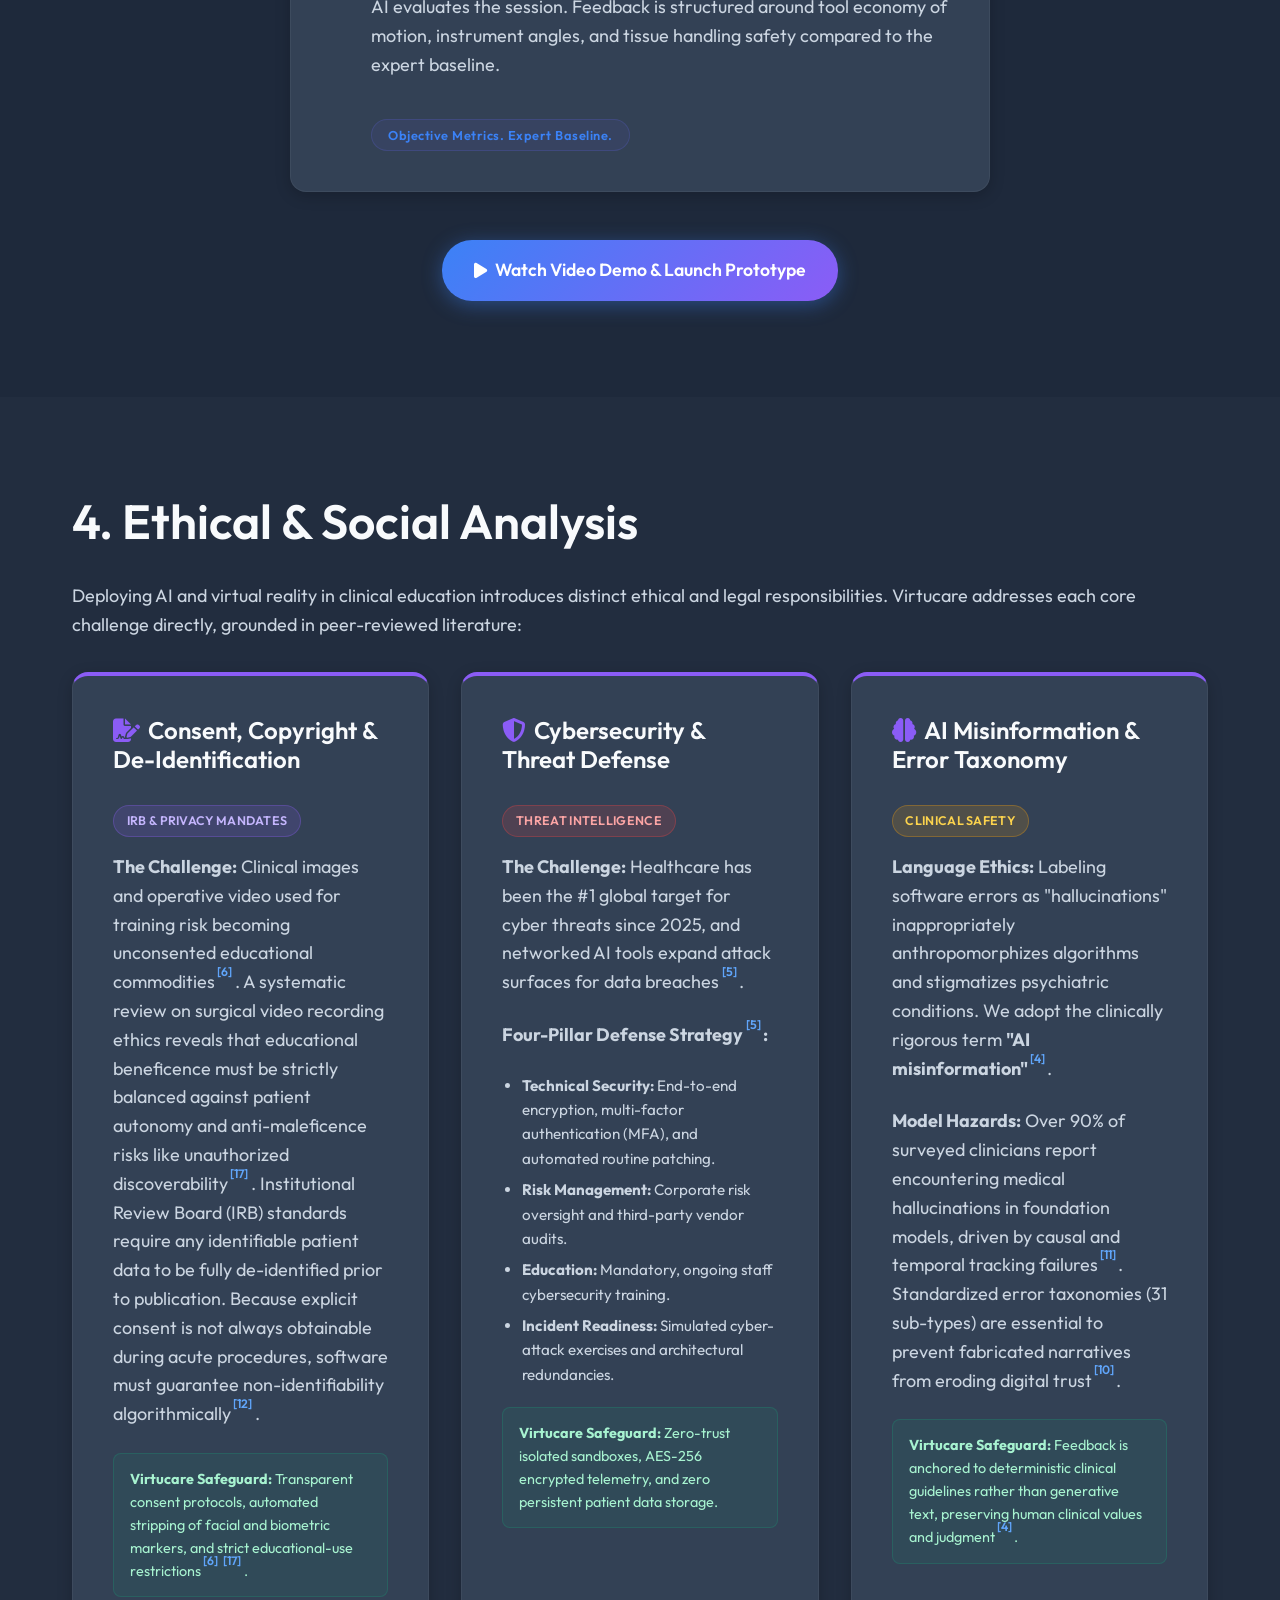
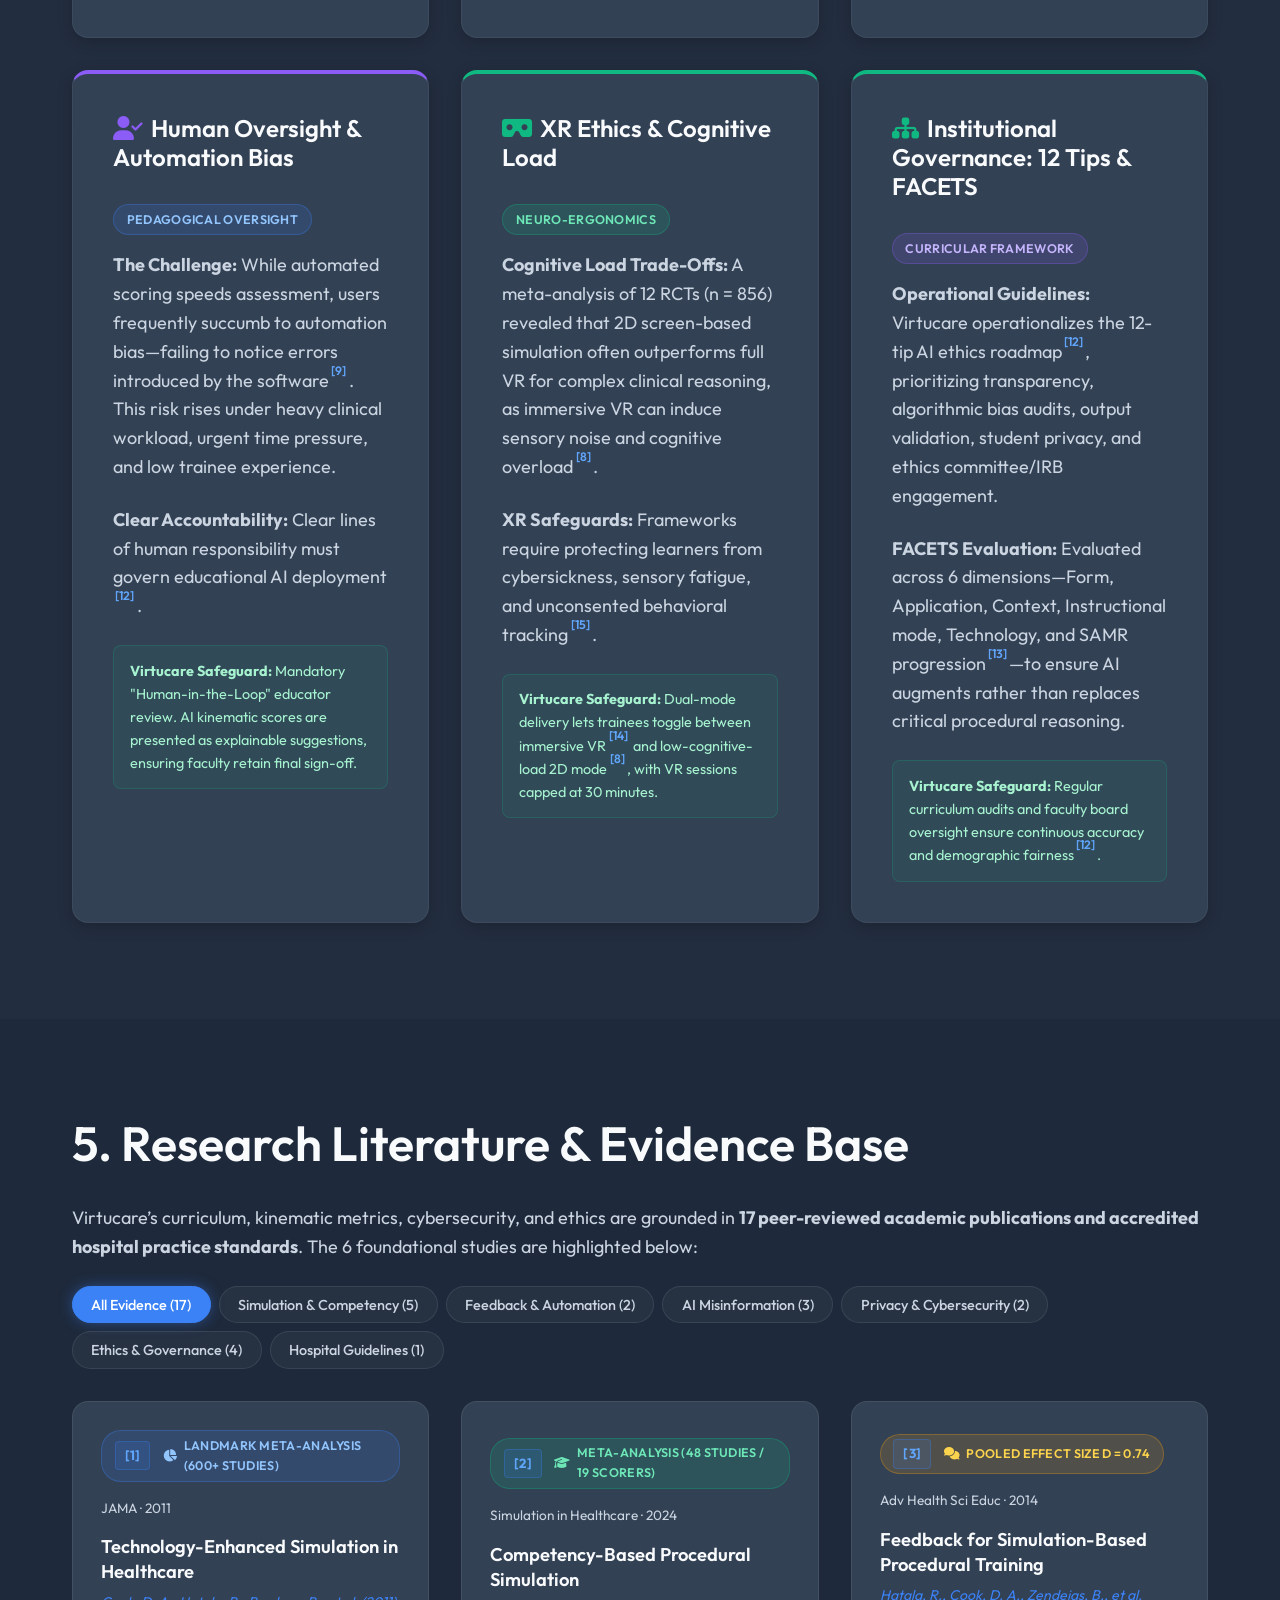
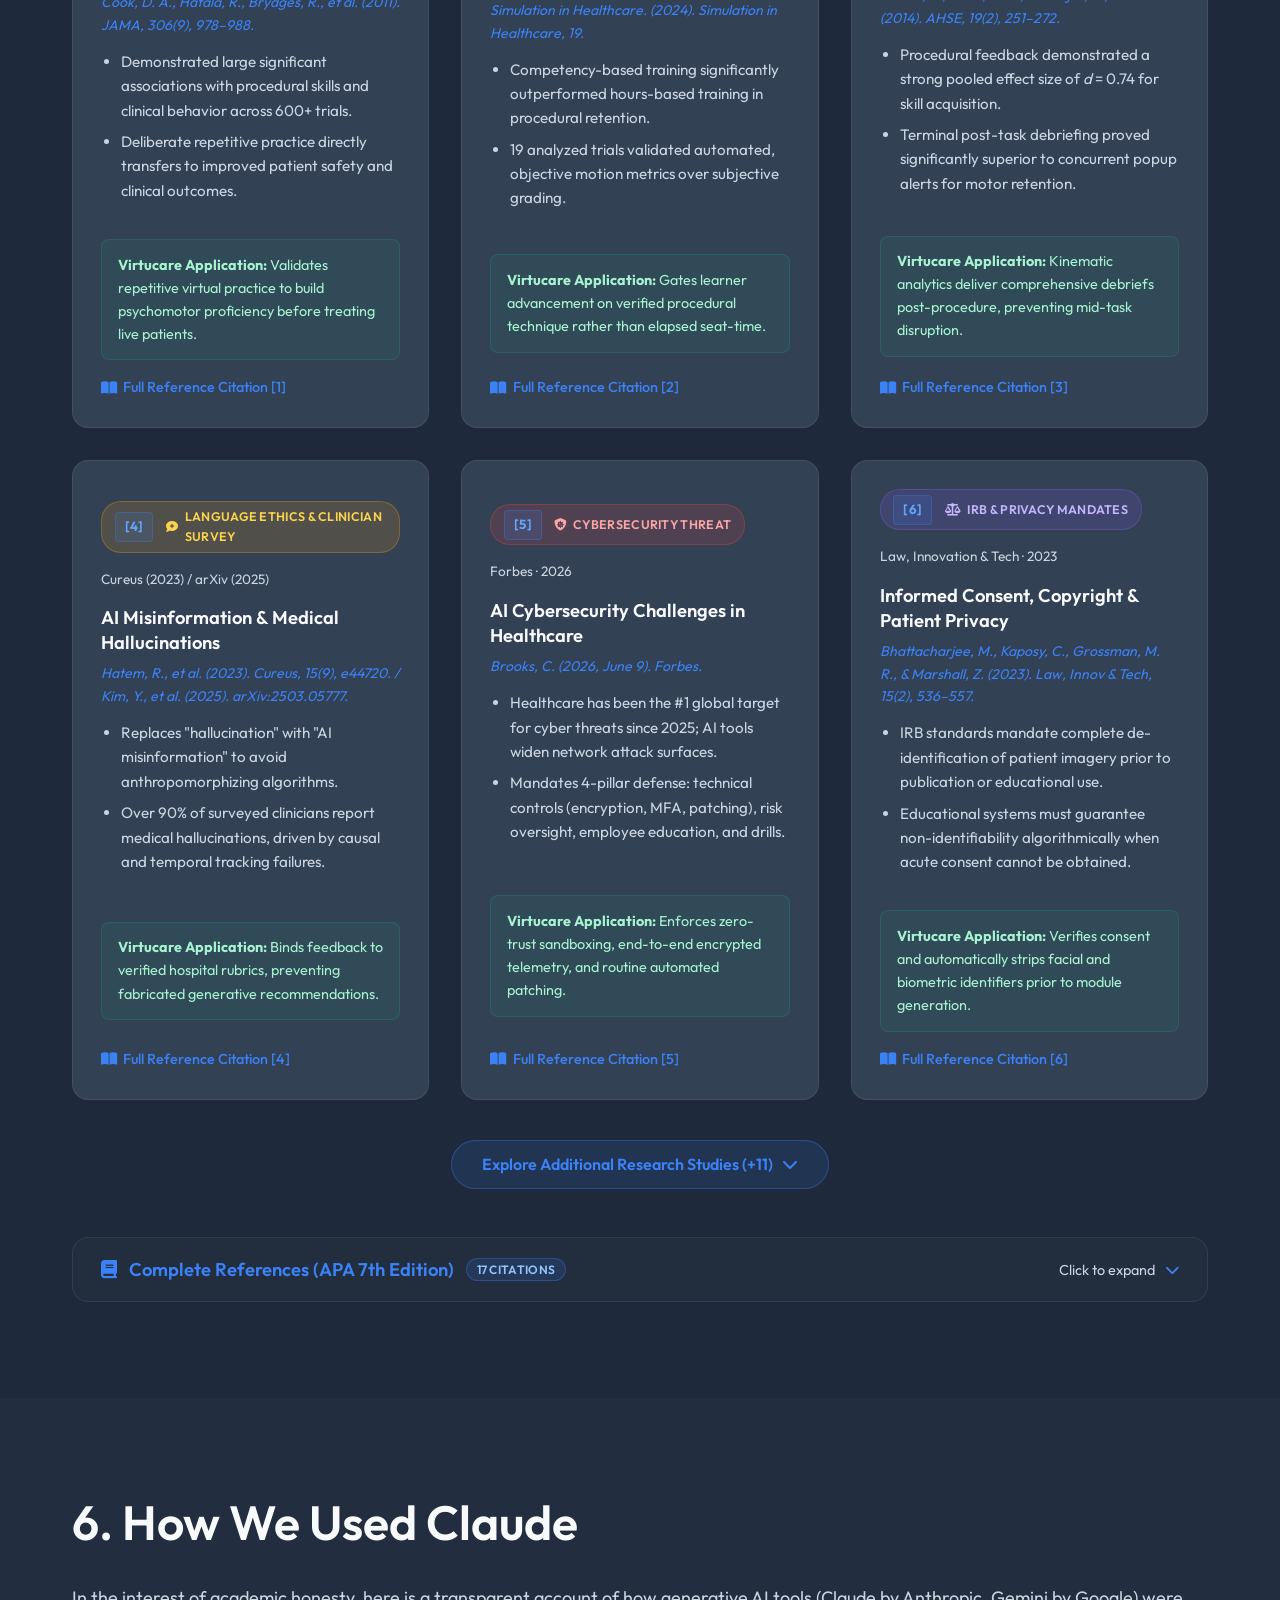
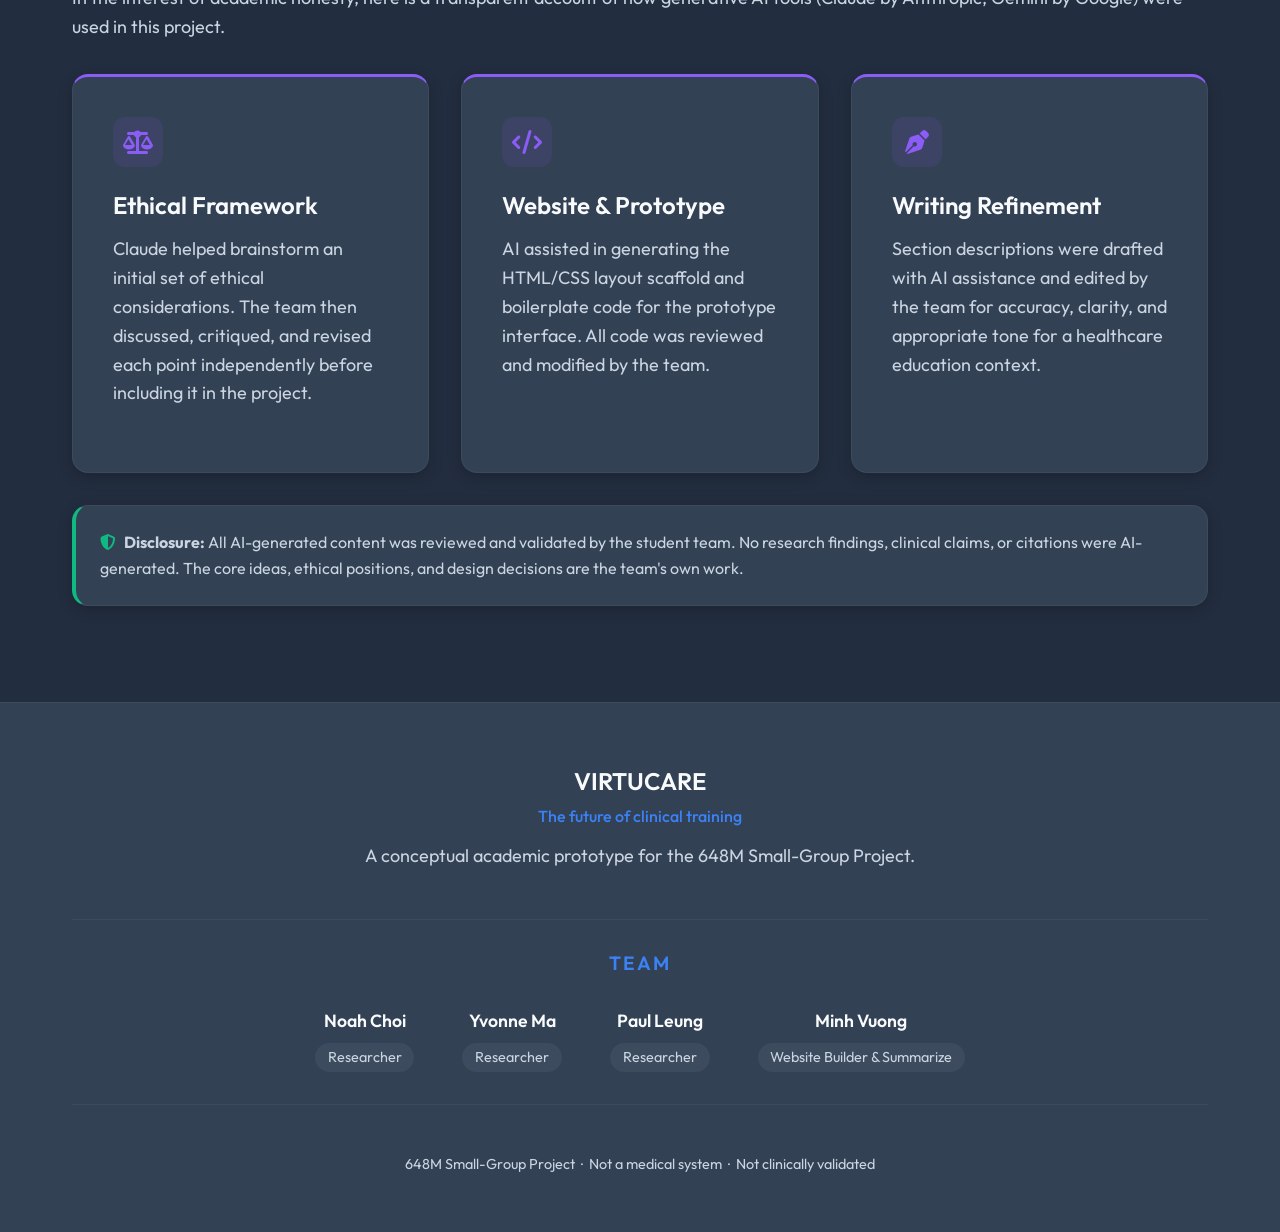
==== commit 791ff0df: "Broaden Prototype Demo and Step 1 descriptions to include both clinical and surgical procedure recor" ====
--- a/index.html
+++ b/index.html
@@ -240,7 +240,7 @@
   <section id="demo" class="section">
     <div class="container">
       <h2>3. Prototype Demo</h2>
-      <p>The walkthrough below illustrates the proposed platform workflow in Virtucare. This prototype demonstrates the web-based dashboard where surgical video is uploaded, processed by AI, and reviewed.</p>
+      <p>The walkthrough below illustrates the proposed platform workflow in Virtucare. This prototype demonstrates the web-based dashboard where clinical and surgical procedure videos are uploaded, processed by AI, and reviewed.</p>
 
       <div class="flow-steps" style="margin-top: 2.5rem;">
 
@@ -248,7 +248,7 @@
           <div class="flow-step-number">01</div>
           <div class="card-icon"><i class="fas fa-file-signature"></i></div>
           <h3>Consent &amp; Video Upload</h3>
-          <p>The surgeon obtains informed patient consent and uploads a de-identified, stabilized recording of the procedure, governed by surgical video ethical frameworks<a href="#ref-17" class="cite-num"><sup>[17]</sup></a>.</p>
+          <p>The clinician or surgeon obtains informed patient consent and uploads a de-identified, stabilized recording of the clinical or surgical procedure, governed by procedural and surgical video ethical frameworks<a href="#ref-17" class="cite-num"><sup>[17]</sup></a>.</p>
           <div class="flow-badge">HIPAA Compliant. End-to-End Encrypted.</div>
         </div>
 
--- a/assets/css/premium.css
+++ b/assets/css/premium.css
@@ -810,6 +810,80 @@
   padding: 0.5rem 0;
 }
 
+/* Video Demo Dropdown */
+.video-demo-dropdown {
+  background: var(--surface-color);
+  border: 1px solid rgba(255, 255, 255, 0.08);
+  border-top: 3px solid var(--primary);
+  border-radius: var(--radius);
+  margin-bottom: 2rem;
+  overflow: hidden;
+  box-shadow: 0 8px 24px rgba(0, 0, 0, 0.25);
+  transition: var(--transition);
+}
+.video-demo-dropdown:hover {
+  border-color: rgba(59, 130, 246, 0.35);
+  box-shadow: 0 10px 30px rgba(0, 0, 0, 0.35);
+}
+.video-toggle-btn {
+  width: 100%;
+  display: flex;
+  align-items: center;
+  justify-content: space-between;
+  gap: 1rem;
+  padding: 1.15rem 1.5rem;
+  background: transparent;
+  border: none;
+  color: var(--text-main);
+  cursor: pointer;
+  font-family: inherit;
+  text-align: left;
+  transition: background 0.2s ease;
+}
+.video-toggle-btn:hover {
+  background: rgba(255, 255, 255, 0.03);
+}
+.video-toggle-left {
+  display: flex;
+  align-items: center;
+  gap: 0.75rem;
+  flex-wrap: wrap;
+}
+.video-toggle-left h2 {
+  margin: 0;
+  font-size: 1.15rem;
+  font-weight: 600;
+  color: var(--text-main);
+  display: flex;
+  align-items: center;
+  gap: 0.5rem;
+}
+.video-toggle-right {
+  display: flex;
+  align-items: center;
+  gap: 0.6rem;
+  color: var(--text-muted);
+  font-size: 0.88rem;
+  white-space: nowrap;
+}
+.video-toggle-arrow {
+  color: var(--primary);
+  font-size: 1rem;
+  transition: transform 0.3s ease;
+}
+.video-toggle-btn.expanded .video-toggle-arrow {
+  transform: rotate(180deg);
+}
+.video-pane {
+  display: none;
+  padding: 1.25rem 1.5rem 1.75rem;
+  border-top: 1px solid rgba(255, 255, 255, 0.06);
+  animation: fadeIn 0.35s ease forwards;
+}
+.video-pane.open {
+  display: block;
+}
+
 /* Responsive */
 @media (max-width: 768px) {
   .nav-links {
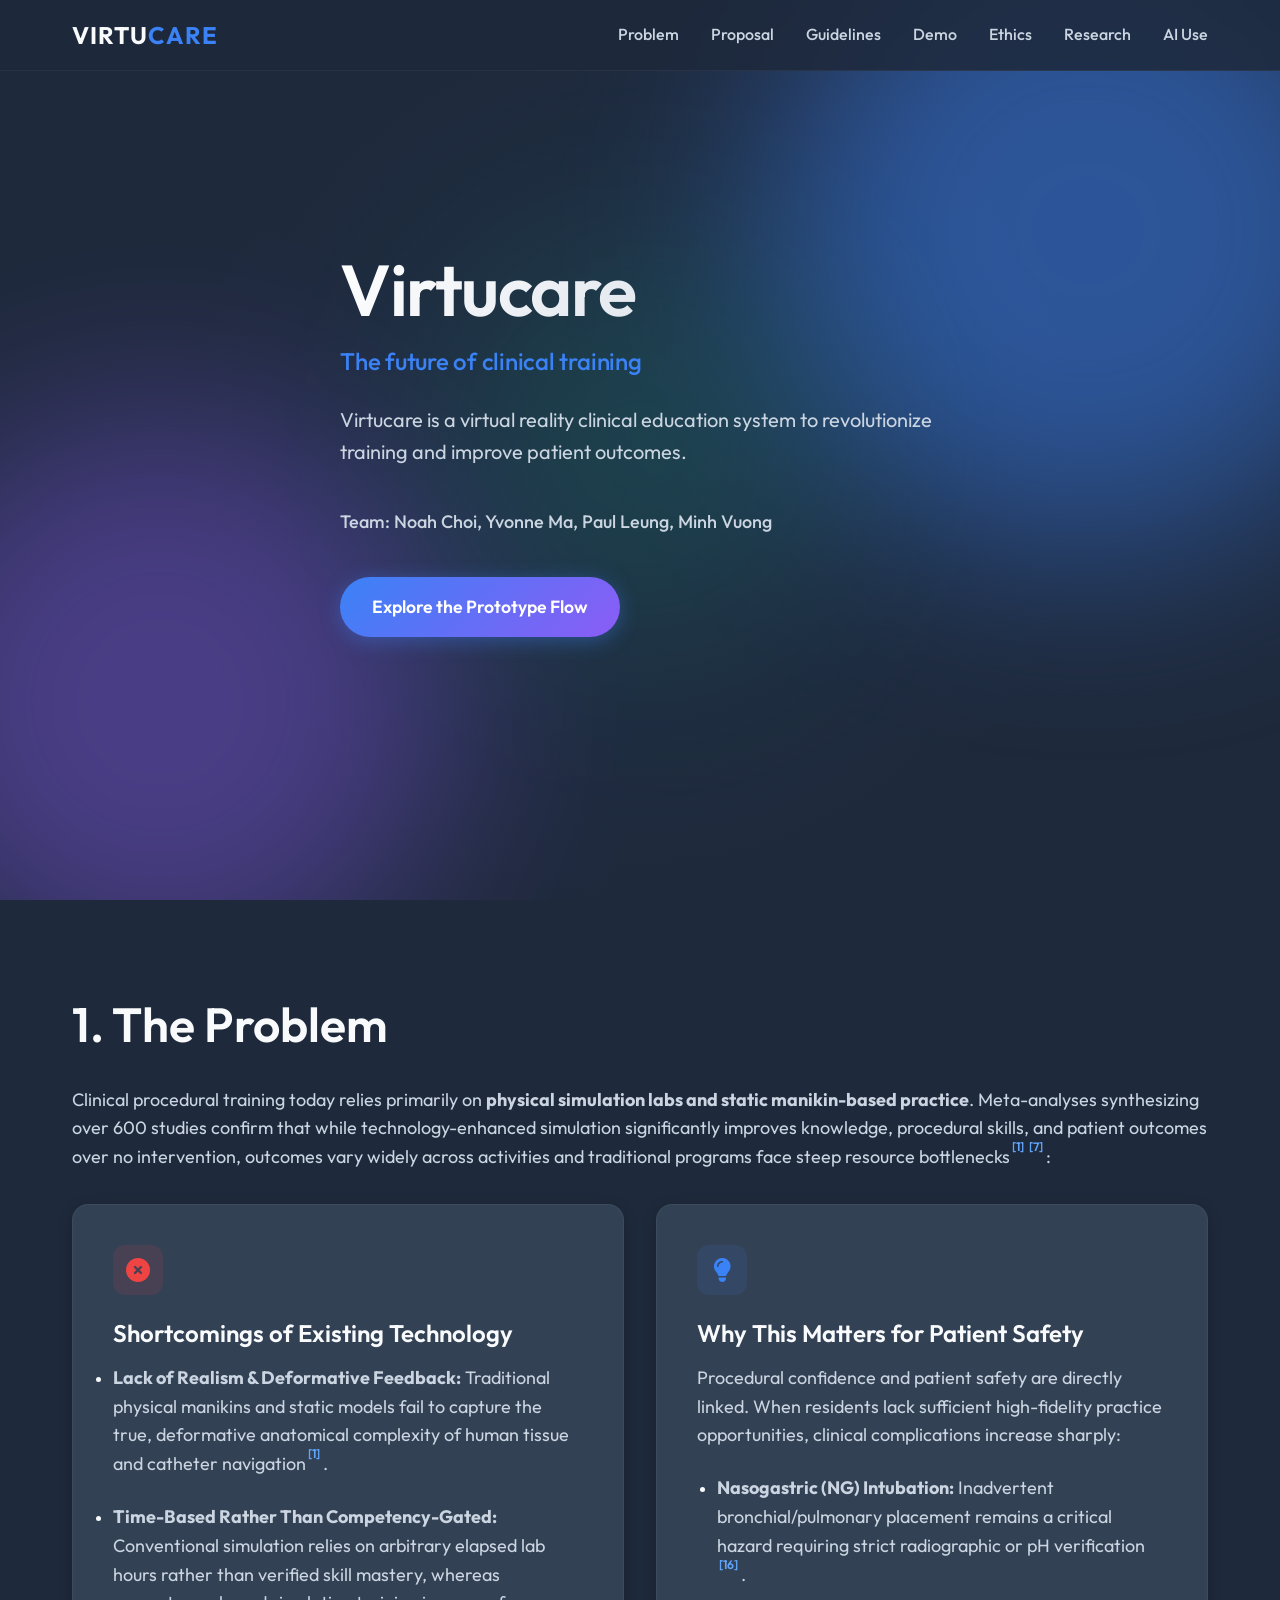
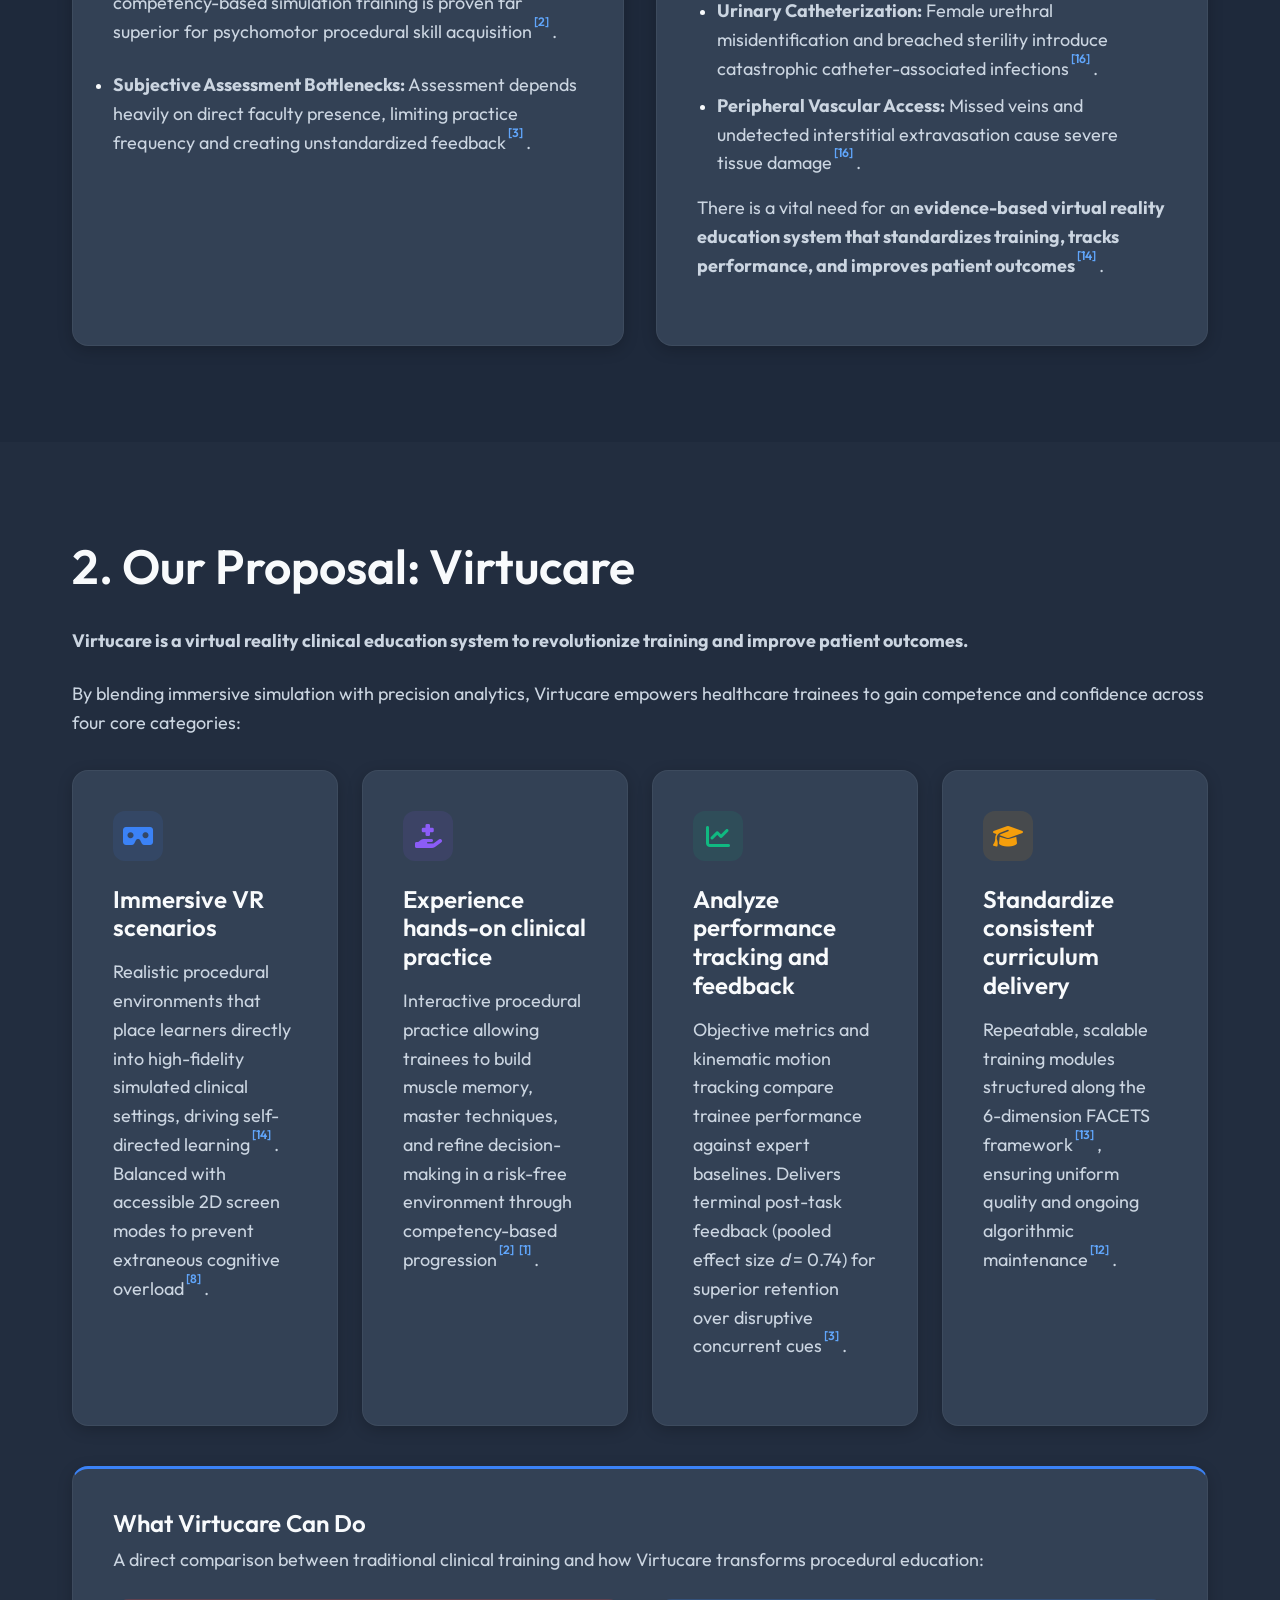
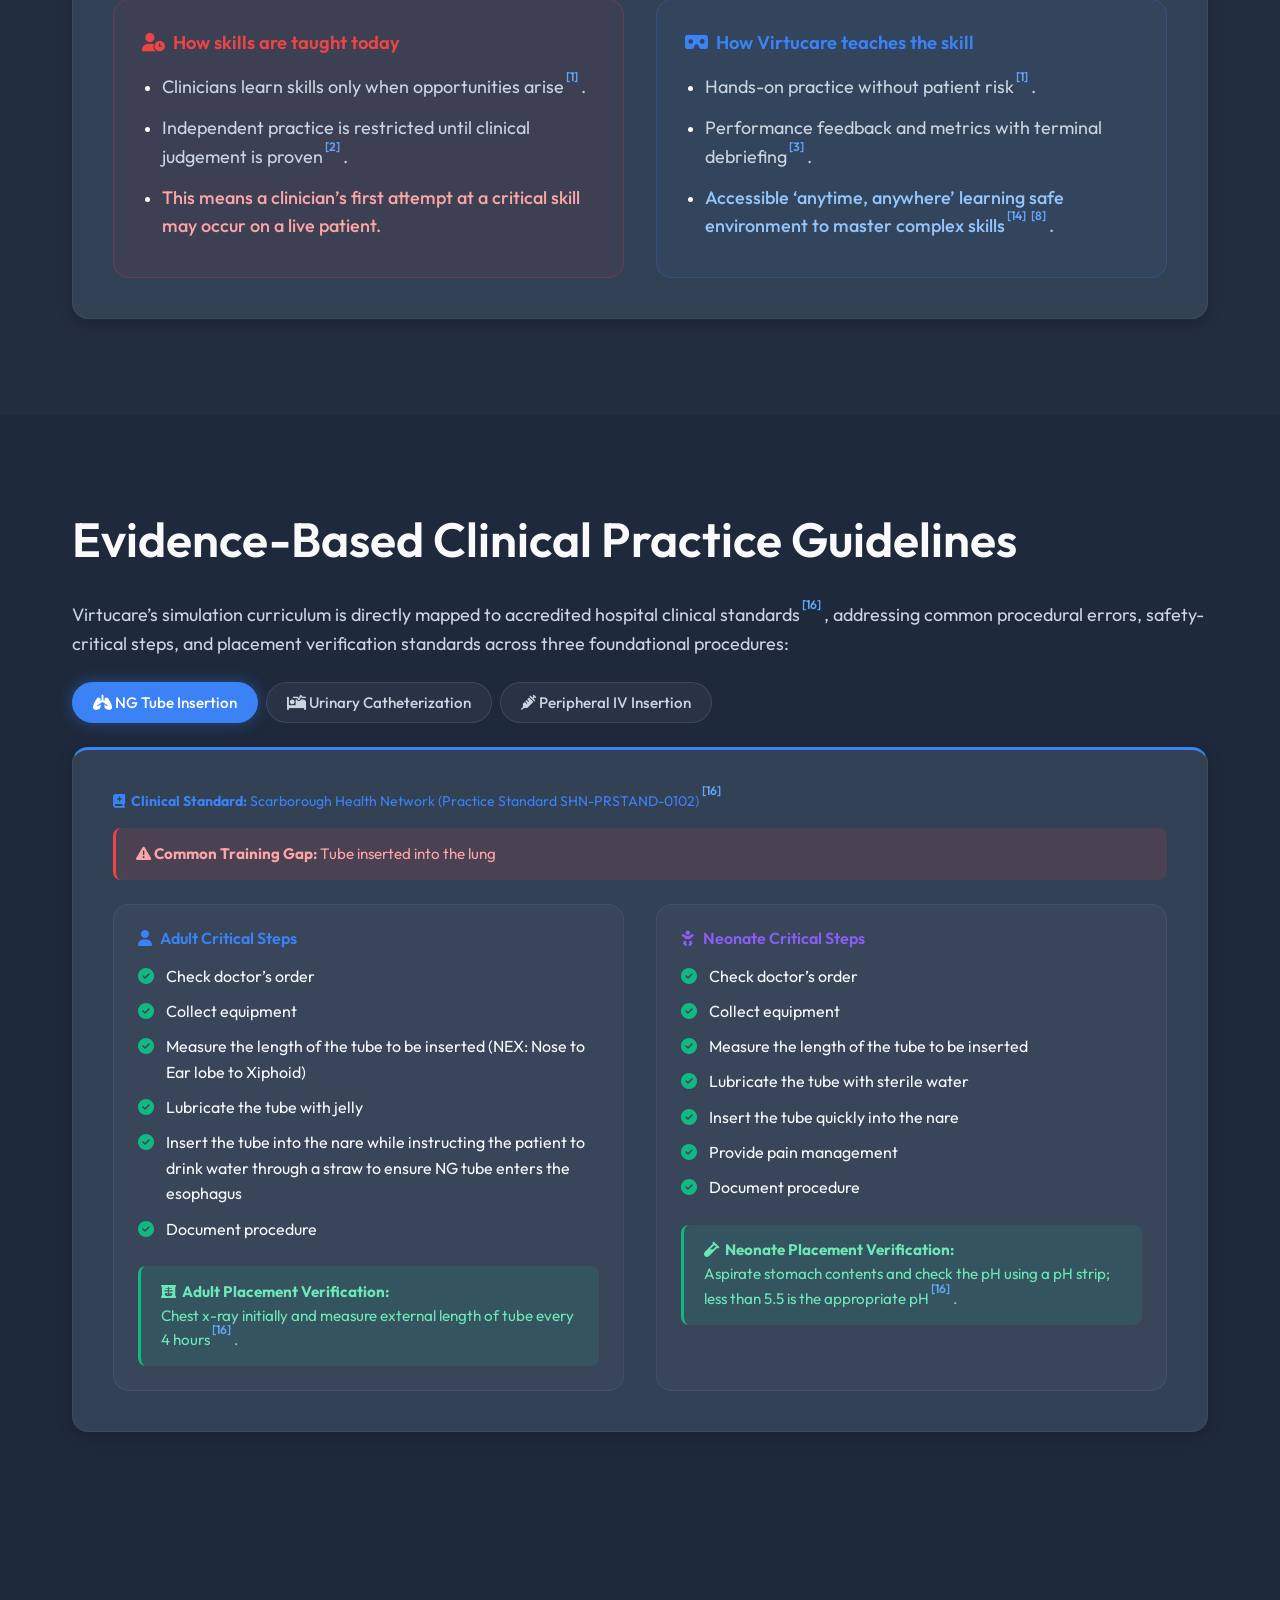
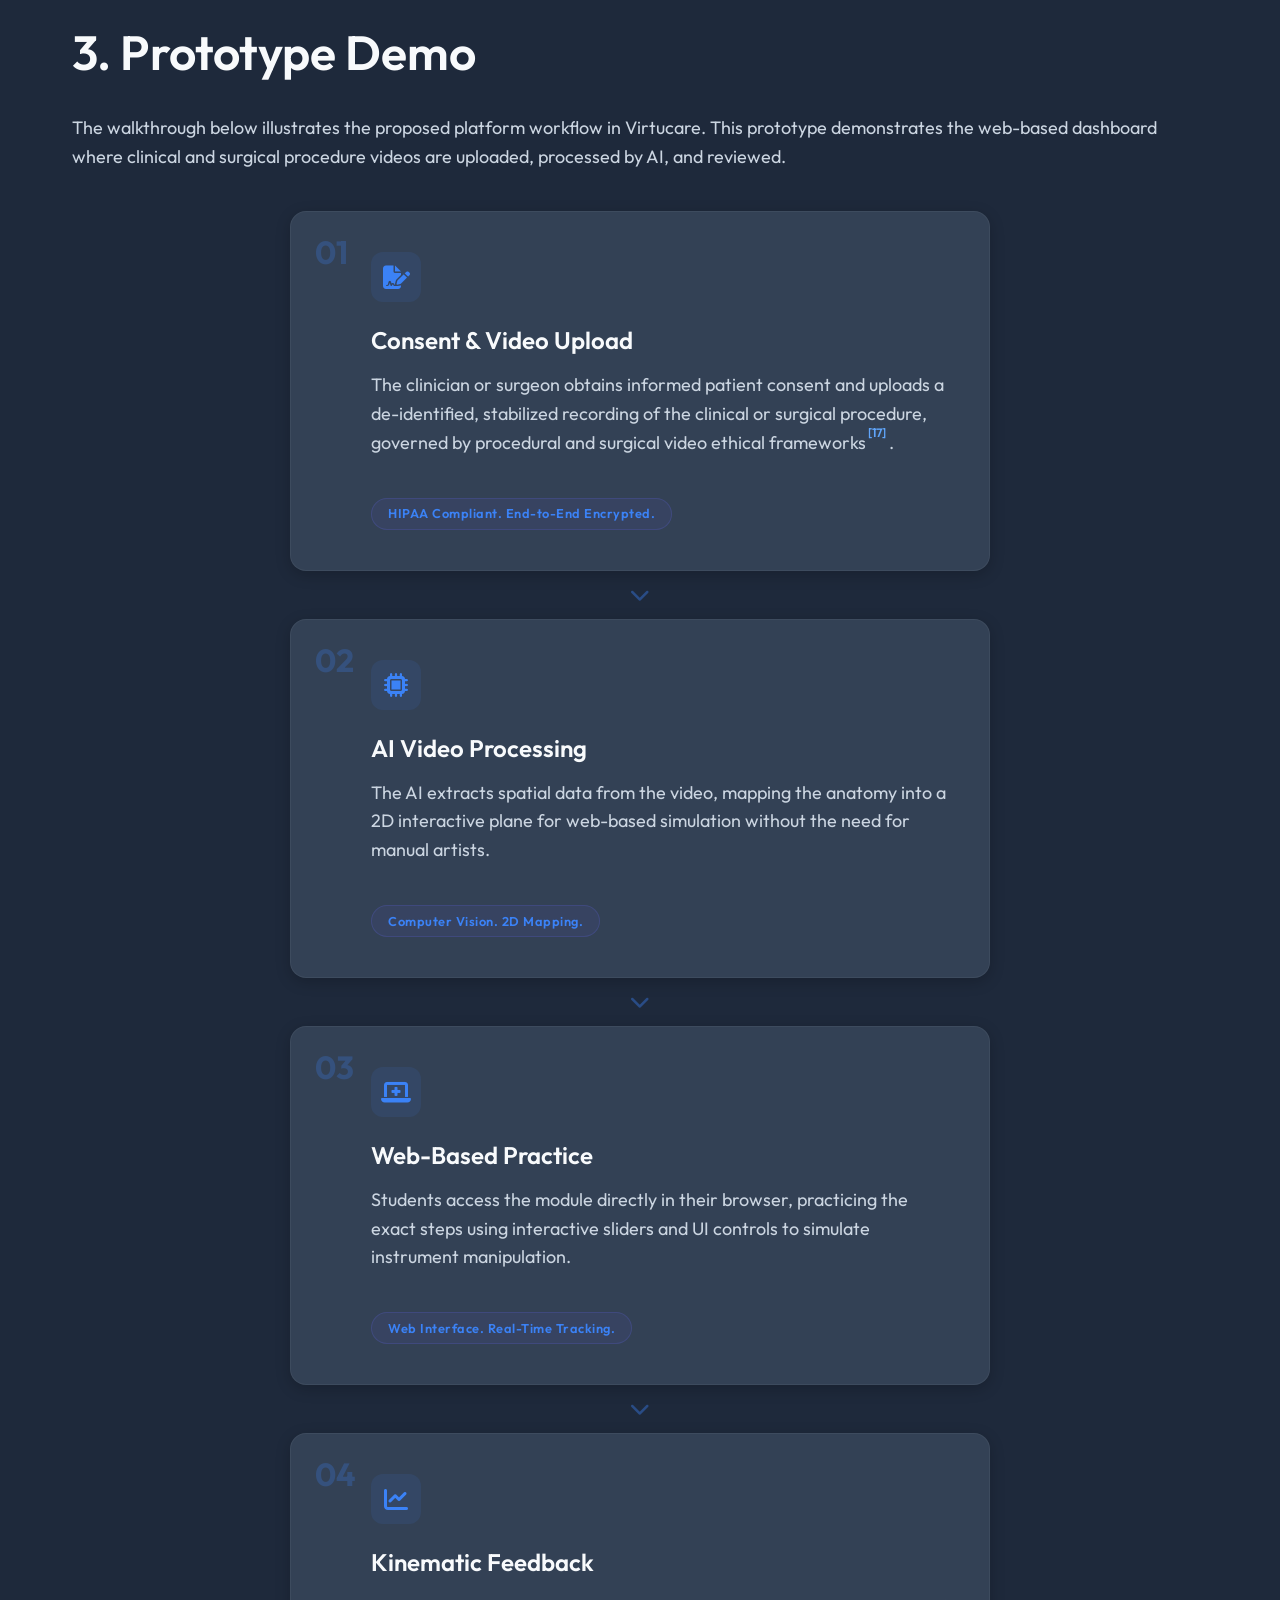
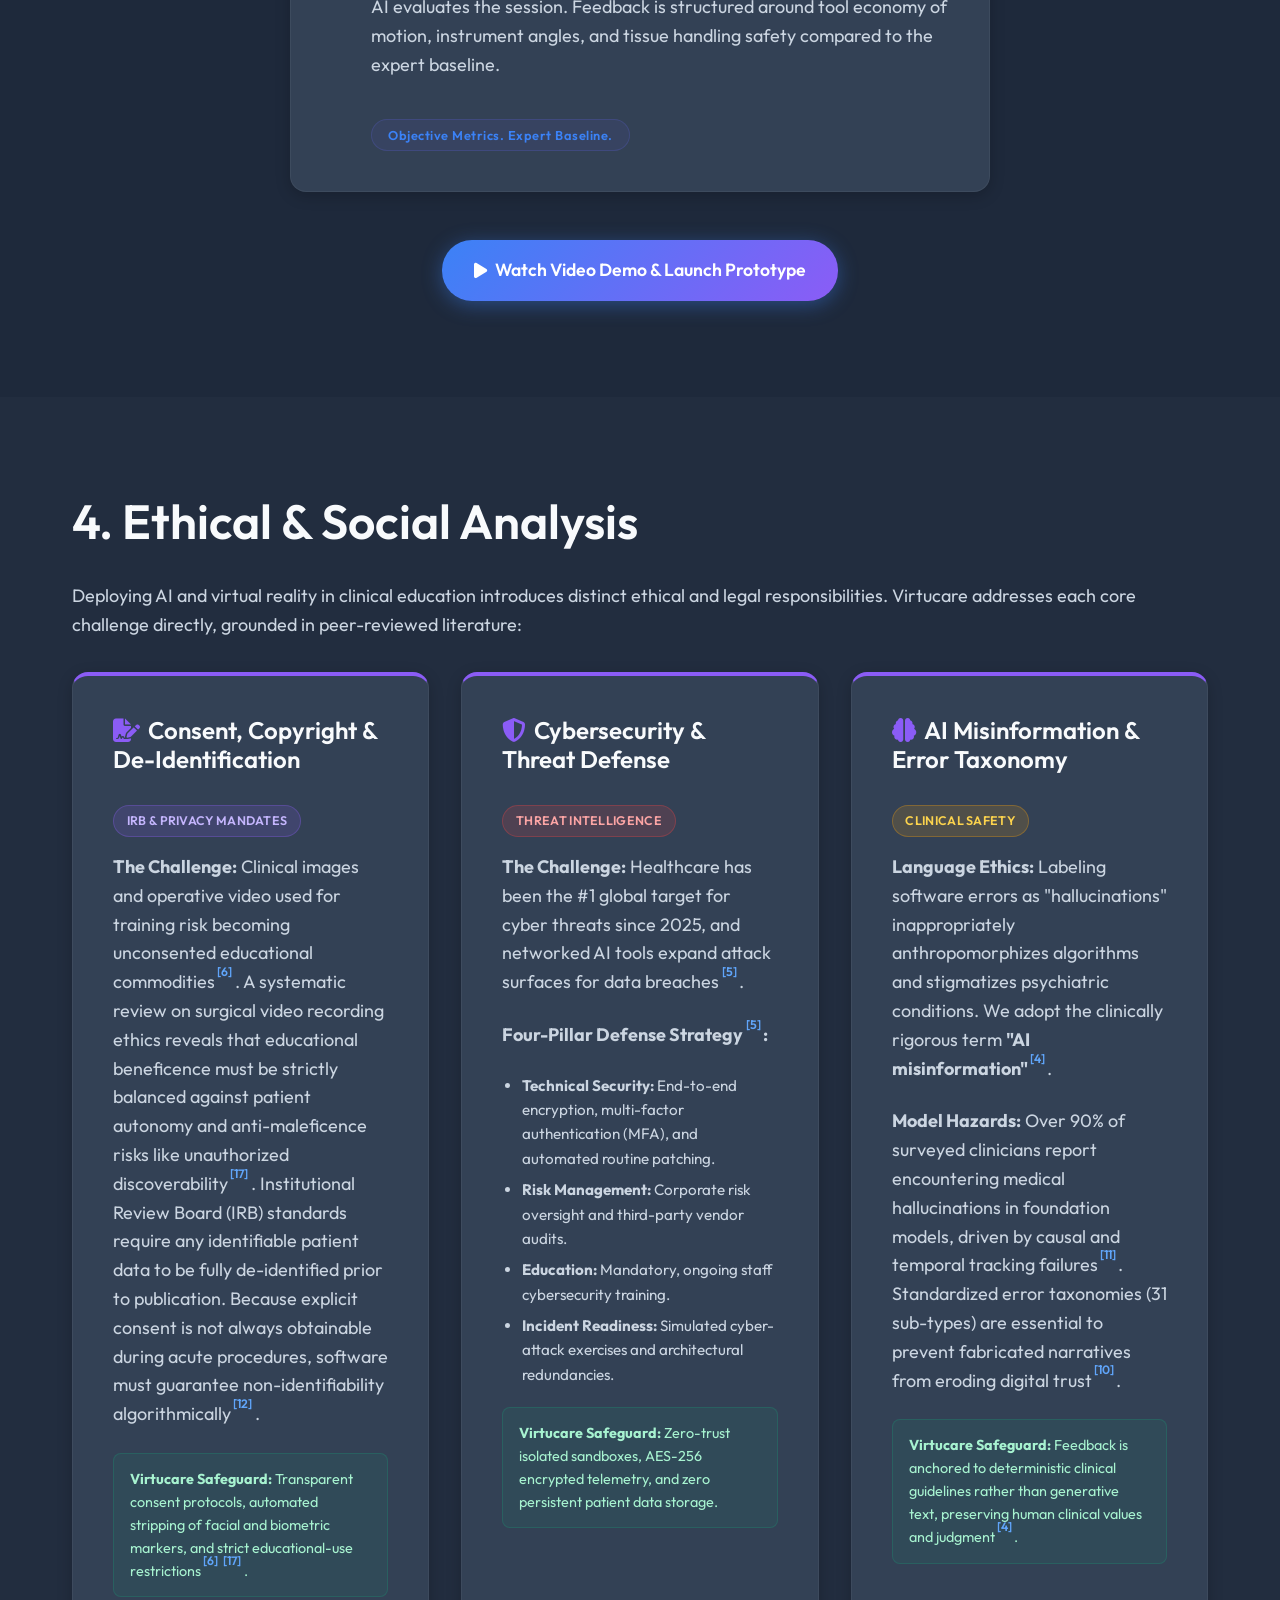
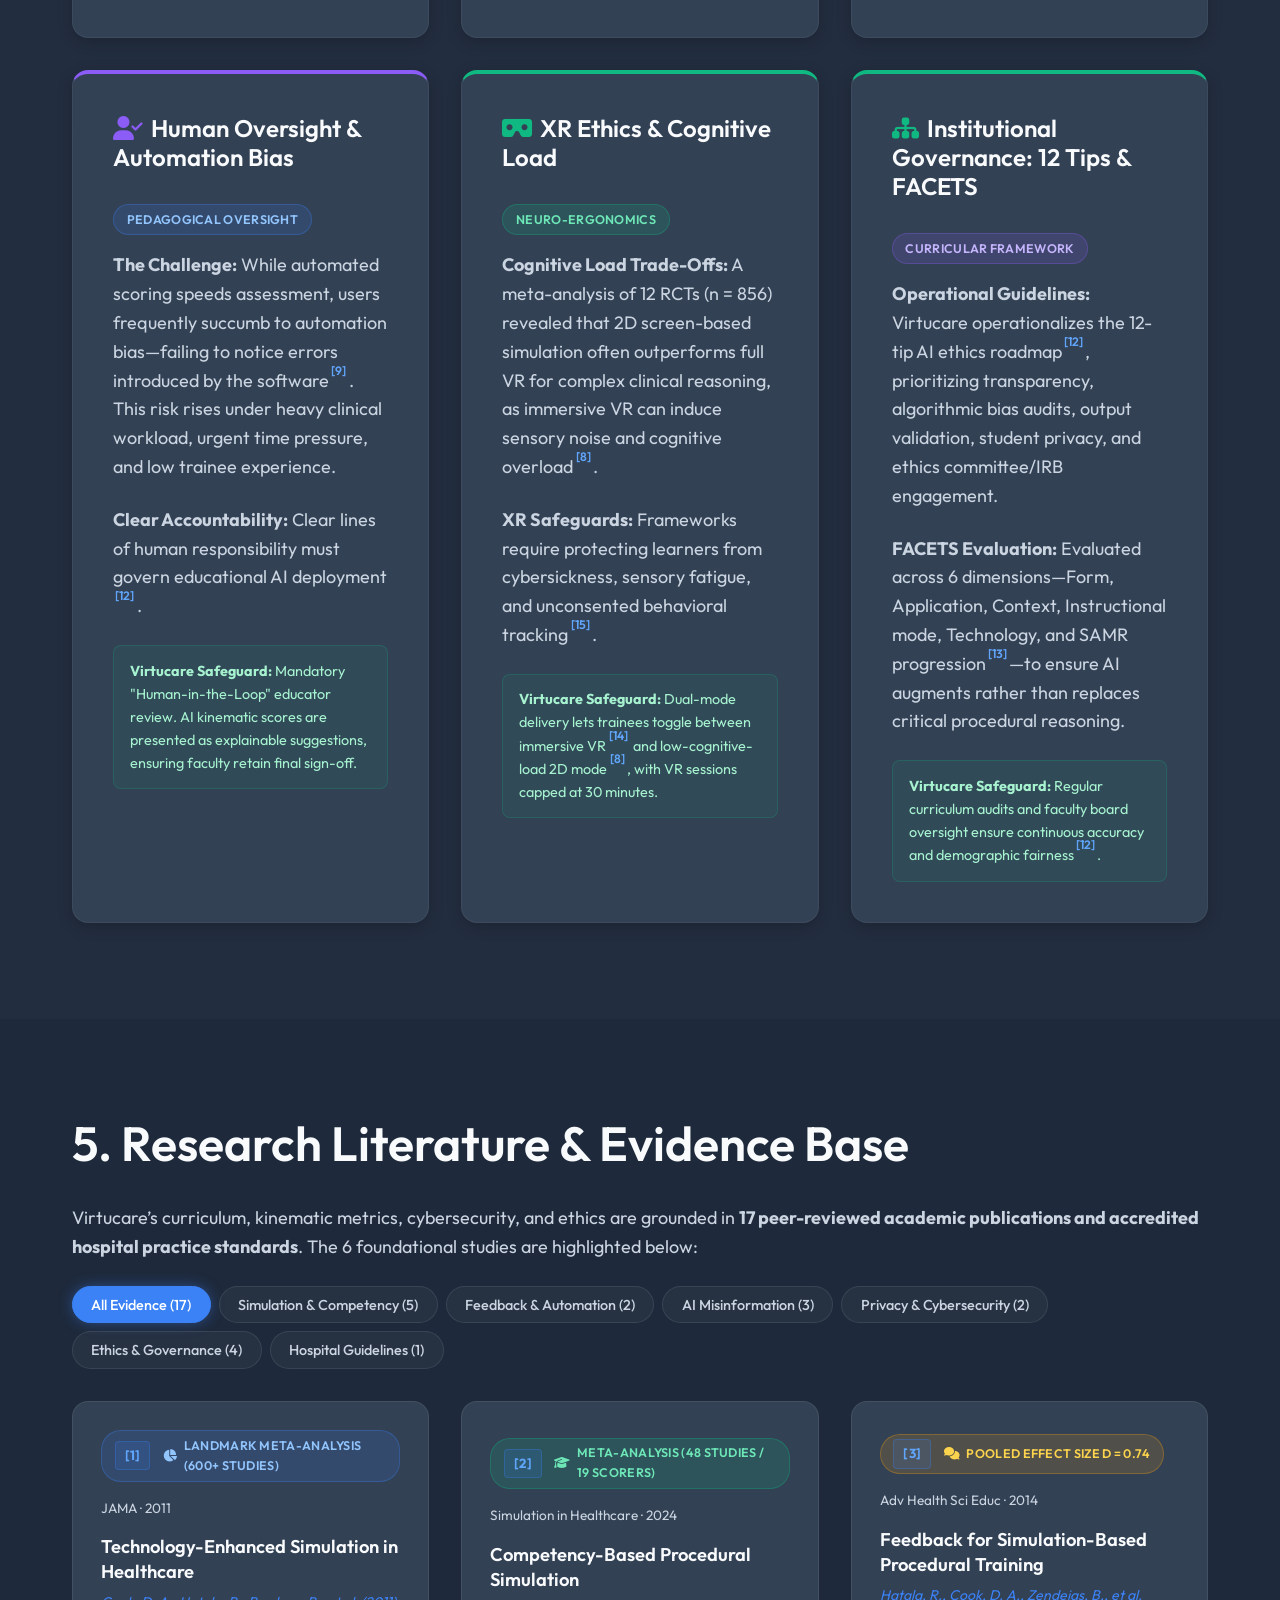
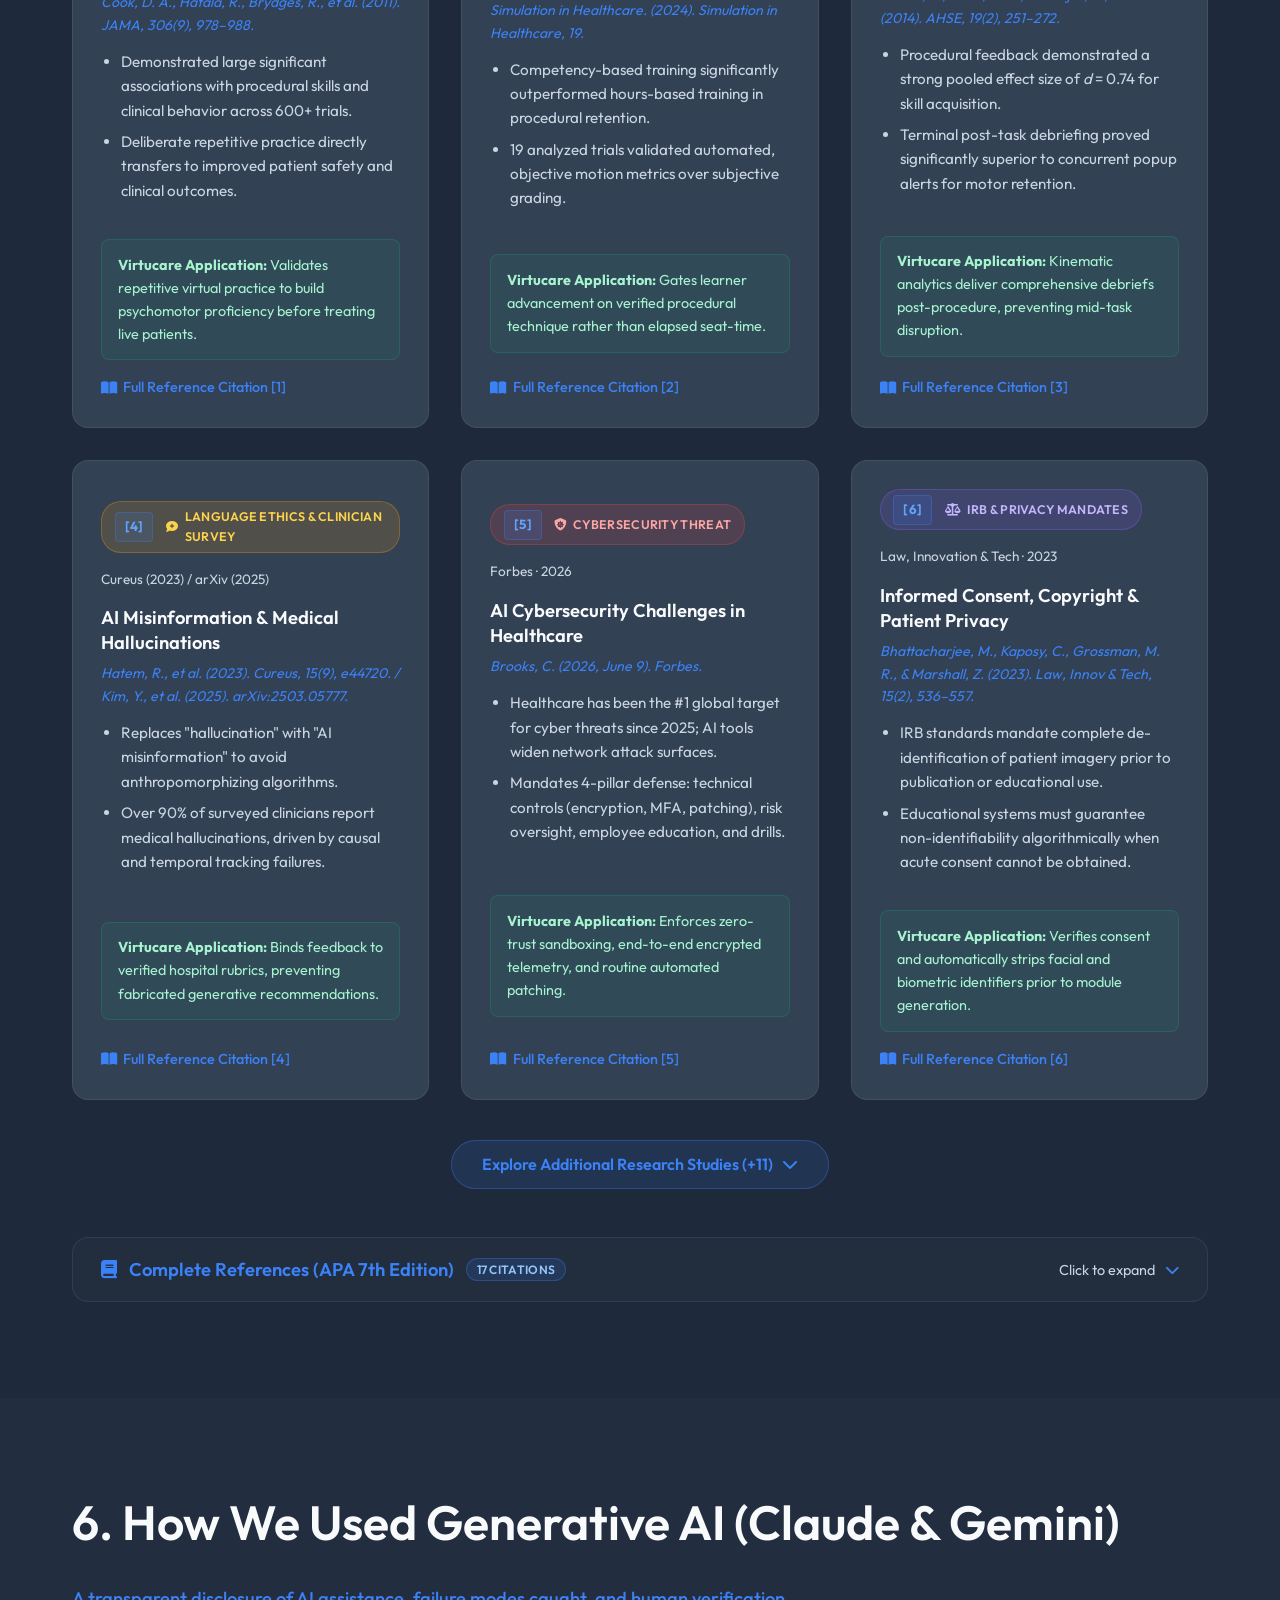
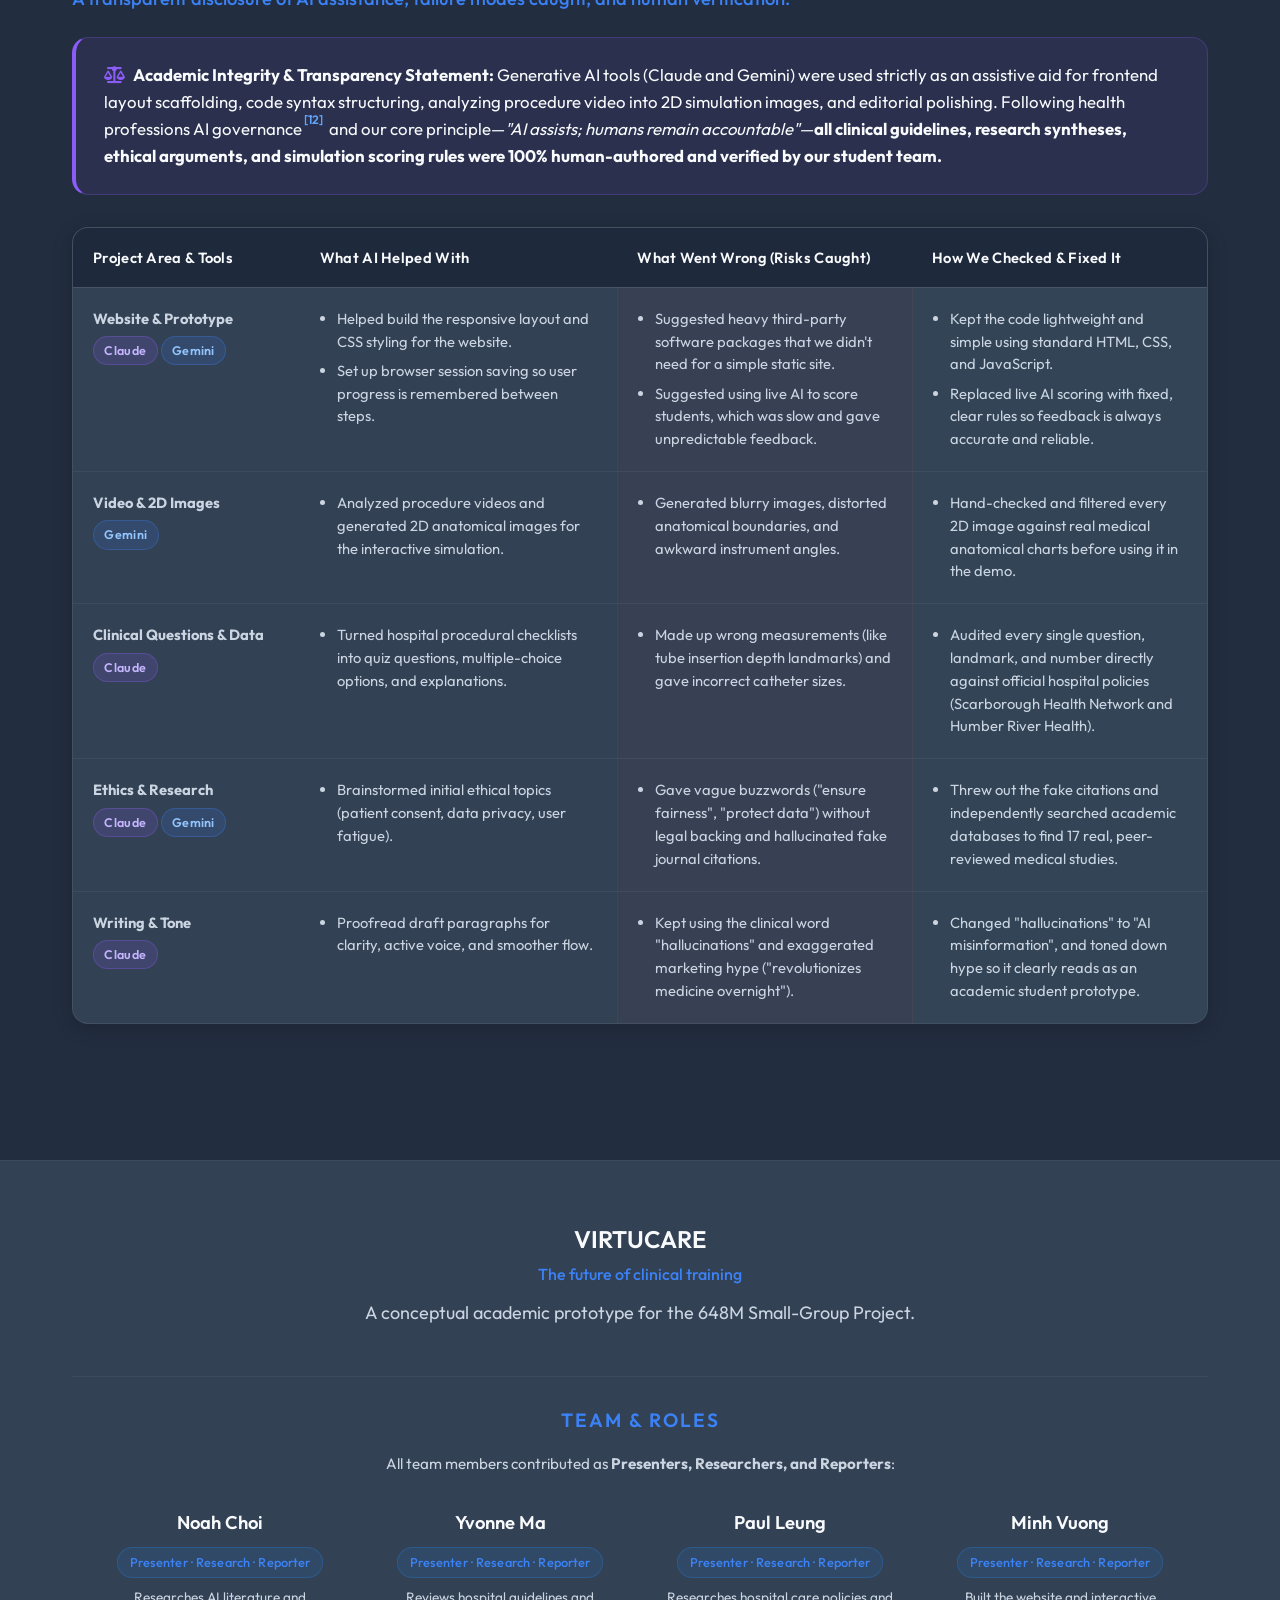
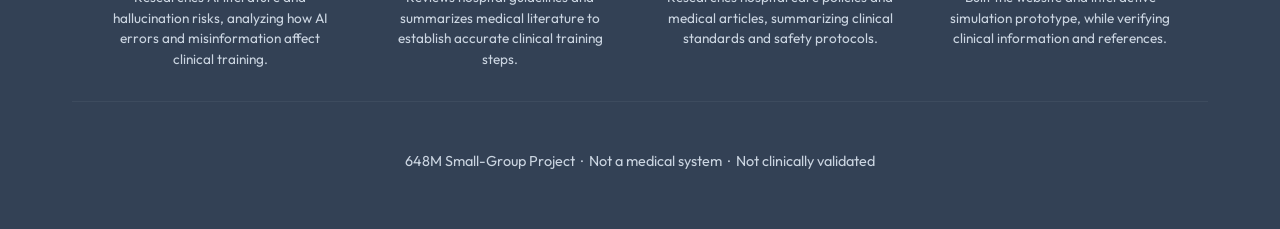
==== commit 3266e29d: "update role and AI" ====
--- a/index.html
+++ b/index.html
@@ -1020,32 +1020,145 @@
     </div>
   </section>
 
-  <!-- 6. How We Used Claude -->
+  <!-- 6. How We Used Generative AI (Claude & Gemini) -->
   <section id="claude" class="section" style="background: rgba(255,255,255,0.02);">
     <div class="container">
-      <h2>6. How We Used Claude</h2>
-      <p>In the interest of academic honesty, here is a transparent account of how generative AI tools (Claude by Anthropic, Gemini by Google) were used in this project.</p>
-
-      <div class="grid-3" style="margin-top: 2rem;">
-        <div class="card" style="border-top: 3px solid var(--secondary);">
-          <div class="card-icon" style="color: var(--secondary); background: rgba(139,92,246,0.1);"><i class="fas fa-balance-scale"></i></div>
-          <h3>Ethical Framework</h3>
-          <p>Claude helped brainstorm an initial set of ethical considerations. The team then discussed, critiqued, and revised each point independently before including it in the project.</p>
-        </div>
-        <div class="card" style="border-top: 3px solid var(--secondary);">
-          <div class="card-icon" style="color: var(--secondary); background: rgba(139,92,246,0.1);"><i class="fas fa-code"></i></div>
-          <h3>Website &amp; Prototype</h3>
-          <p>AI assisted in generating the HTML/CSS layout scaffold and boilerplate code for the prototype interface. All code was reviewed and modified by the team.</p>
-        </div>
-        <div class="card" style="border-top: 3px solid var(--secondary);">
-          <div class="card-icon" style="color: var(--secondary); background: rgba(139,92,246,0.1);"><i class="fas fa-pen-nib"></i></div>
-          <h3>Writing Refinement</h3>
-          <p>Section descriptions were drafted with AI assistance and edited by the team for accuracy, clarity, and appropriate tone for a healthcare education context.</p>
-        </div>
-      </div>
-
-      <div class="card" style="margin-top: 2rem; border-left: 4px solid var(--accent); border-radius: var(--radius); padding: 1.5rem;">
-        <p style="margin: 0; font-size: 1rem;"><i class="fas fa-shield-alt" style="color: var(--accent); margin-right: 0.5rem;"></i><strong>Disclosure:</strong> All AI-generated content was reviewed and validated by the student team. No research findings, clinical claims, or citations were AI-generated. The core ideas, ethical positions, and design decisions are the team's own work.</p>
+      <div style="margin-bottom: 1.5rem;">
+        <h2>6. How We Used Generative AI (Claude &amp; Gemini)</h2>
+        <p style="margin-bottom: 0; font-size: 1.15rem; color: var(--primary); font-weight: 500;">
+          A transparent disclosure of AI assistance, failure modes caught, and human verification.
+        </p>
+      </div>
+
+      <!-- Transparent Statement Banner -->
+      <div class="ai-disclosure-banner">
+        <p><strong><i class="fas fa-balance-scale" style="color: var(--secondary); margin-right: 0.5rem;"></i>Academic Integrity &amp; Transparency Statement:</strong> Generative AI tools (Claude and Gemini) were used strictly as an assistive aid for frontend layout scaffolding, code syntax structuring, analyzing procedure video into 2D simulation images, and editorial polishing. Following health professions AI governance<a href="#ref-12" class="cite-num"><sup>[12]</sup></a> and our core principle—<em>"AI assists; humans remain accountable"</em>—<strong>all clinical guidelines, research syntheses, ethical arguments, and simulation scoring rules were 100% human-authored and verified by our student team.</strong></p>
+      </div>
+
+      <!-- Clean 4-Column Table: Area | Contributed | Risk Caught | How Verified -->
+      <div class="ai-column-table-wrap" style="margin-top: 1.5rem;">
+        <table class="ai-column-table">
+          <thead>
+            <tr>
+              <th style="width: 20%;">Project Area &amp; Tools</th>
+              <th style="width: 27%;">What AI Helped With</th>
+              <th style="width: 26%;">What Went Wrong (Risks Caught)</th>
+              <th style="width: 27%;">How We Checked &amp; Fixed It</th>
+            </tr>
+          </thead>
+          <tbody>
+            <tr>
+              <td class="ai-col-area">
+                <strong>Website &amp; Prototype</strong><br>
+                <span class="ai-badge ai-badge-purple" style="margin-top: 0.35rem;">Claude</span>
+                <span class="ai-badge ai-badge-blue" style="margin-top: 0.35rem;">Gemini</span>
+              </td>
+              <td class="ai-col-contrib">
+                <ul>
+                  <li>Helped build the responsive layout and CSS styling for the website.</li>
+                  <li>Set up browser session saving so user progress is remembered between steps.</li>
+                </ul>
+              </td>
+              <td class="ai-col-risk">
+                <ul>
+                  <li>Suggested heavy third-party software packages that we didn't need for a simple static site.</li>
+                  <li>Suggested using live AI to score students, which was slow and gave unpredictable feedback.</li>
+                </ul>
+              </td>
+              <td class="ai-col-verify">
+                <ul>
+                  <li>Kept the code lightweight and simple using standard HTML, CSS, and JavaScript.</li>
+                  <li>Replaced live AI scoring with fixed, clear rules so feedback is always accurate and reliable.</li>
+                </ul>
+              </td>
+            </tr>
+            <tr>
+              <td class="ai-col-area">
+                <strong>Video &amp; 2D Images</strong><br>
+                <span class="ai-badge ai-badge-blue" style="margin-top: 0.35rem;">Gemini</span>
+              </td>
+              <td class="ai-col-contrib">
+                <ul>
+                  <li>Analyzed procedure videos and generated 2D anatomical images for the interactive simulation.</li>
+                </ul>
+              </td>
+              <td class="ai-col-risk">
+                <ul>
+                  <li>Generated blurry images, distorted anatomical boundaries, and awkward instrument angles.</li>
+                </ul>
+              </td>
+              <td class="ai-col-verify">
+                <ul>
+                  <li>Hand-checked and filtered every 2D image against real medical anatomical charts before using it in the demo.</li>
+                </ul>
+              </td>
+            </tr>
+            <tr>
+              <td class="ai-col-area">
+                <strong>Clinical Questions &amp; Data</strong><br>
+                <span class="ai-badge ai-badge-purple" style="margin-top: 0.35rem;">Claude</span>
+              </td>
+              <td class="ai-col-contrib">
+                <ul>
+                  <li>Turned hospital procedural checklists into quiz questions, multiple-choice options, and explanations.</li>
+                </ul>
+              </td>
+              <td class="ai-col-risk">
+                <ul>
+                  <li>Made up wrong measurements (like tube insertion depth landmarks) and gave incorrect catheter sizes.</li>
+                </ul>
+              </td>
+              <td class="ai-col-verify">
+                <ul>
+                  <li>Audited every single question, landmark, and number directly against official hospital policies (Scarborough Health Network and Humber River Health).</li>
+                </ul>
+              </td>
+            </tr>
+            <tr>
+              <td class="ai-col-area">
+                <strong>Ethics &amp; Research</strong><br>
+                <span class="ai-badge ai-badge-purple" style="margin-top: 0.35rem;">Claude</span>
+                <span class="ai-badge ai-badge-blue" style="margin-top: 0.35rem;">Gemini</span>
+              </td>
+              <td class="ai-col-contrib">
+                <ul>
+                  <li>Brainstormed initial ethical topics (patient consent, data privacy, user fatigue).</li>
+                </ul>
+              </td>
+              <td class="ai-col-risk">
+                <ul>
+                  <li>Gave vague buzzwords ("ensure fairness", "protect data") without legal backing and hallucinated fake journal citations.</li>
+                </ul>
+              </td>
+              <td class="ai-col-verify">
+                <ul>
+                  <li>Threw out the fake citations and independently searched academic databases to find 17 real, peer-reviewed medical studies.</li>
+                </ul>
+              </td>
+            </tr>
+            <tr>
+              <td class="ai-col-area">
+                <strong>Writing &amp; Tone</strong><br>
+                <span class="ai-badge ai-badge-purple" style="margin-top: 0.35rem;">Claude</span>
+              </td>
+              <td class="ai-col-contrib">
+                <ul>
+                  <li>Proofread draft paragraphs for clarity, active voice, and smoother flow.</li>
+                </ul>
+              </td>
+              <td class="ai-col-risk">
+                <ul>
+                  <li>Kept using the clinical word "hallucinations" and exaggerated marketing hype ("revolutionizes medicine overnight").</li>
+                </ul>
+              </td>
+              <td class="ai-col-verify">
+                <ul>
+                  <li>Changed "hallucinations" to "AI misinformation", and toned down hype so it clearly reads as an academic student prototype.</li>
+                </ul>
+              </td>
+            </tr>
+          </tbody>
+        </table>
       </div>
     </div>
   </section>
@@ -1058,23 +1171,30 @@
       <p>A conceptual academic prototype for the 648M Small-Group Project.</p>
 
       <div class="team-members">
-        <h4>Team</h4>
+        <h4>Team &amp; Roles</h4>
+        <p style="color: var(--text-muted); font-size: 0.95rem; margin-top: -0.75rem; margin-bottom: 2rem;">
+          All team members contributed as <strong>Presenters, Researchers, and Reporters</strong>:
+        </p>
         <div class="team-grid">
           <div class="team-member">
             <span class="member-name">Noah Choi</span>
-            <span class="member-role">Researcher</span>
+            <span class="member-role">Presenter · Research · Reporter</span>
+            <p class="member-desc">Researches AI literature and hallucination risks, analyzing how AI errors and misinformation affect clinical training.</p>
           </div>
           <div class="team-member">
             <span class="member-name">Yvonne Ma</span>
-            <span class="member-role">Researcher</span>
+            <span class="member-role">Presenter · Research · Reporter</span>
+            <p class="member-desc">Reviews hospital guidelines and summarizes medical literature to establish accurate clinical training steps.</p>
           </div>
           <div class="team-member">
             <span class="member-name">Paul Leung</span>
-            <span class="member-role">Researcher</span>
+            <span class="member-role">Presenter · Research · Reporter</span>
+            <p class="member-desc">Researches hospital care policies and medical articles, summarizing clinical standards and safety protocols.</p>
           </div>
           <div class="team-member">
             <span class="member-name">Minh Vuong</span>
-            <span class="member-role">Website Builder &amp; Summarize</span>
+            <span class="member-role">Presenter · Research · Reporter</span>
+            <p class="member-desc">Built the website and interactive simulation prototype, while verifying clinical information and references.</p>
           </div>
         </div>
       </div>
--- a/assets/css/premium.css
+++ b/assets/css/premium.css
@@ -357,28 +357,40 @@
   display: flex;
   justify-content: center;
   flex-wrap: wrap;
-  gap: 3rem;
+  gap: 2.5rem;
 }
 
 .team-member {
   display: flex;
   flex-direction: column;
   align-items: center;
-  gap: 0.5rem;
+  gap: 0.6rem;
+  max-width: 240px;
+  text-align: center;
 }
 
 .member-name {
   font-weight: 600;
-  font-size: 1.1rem;
+  font-size: 1.15rem;
   color: var(--text-color);
 }
 
 .member-role {
-  font-size: 0.9rem;
-  color: var(--text-muted);
-  background: rgba(255,255,255,0.05);
-  padding: 0.2rem 0.8rem;
+  font-size: 0.8rem;
+  color: var(--primary);
+  background: rgba(30, 144, 255, 0.1);
+  border: 1px solid rgba(30, 144, 255, 0.25);
+  padding: 0.25rem 0.75rem;
   border-radius: 20px;
+  font-weight: 500;
+  letter-spacing: 0.01em;
+}
+
+.member-desc {
+  font-size: 0.85rem;
+  color: var(--text-muted);
+  line-height: 1.5;
+  margin: 0;
 }
 
 .disclaimer {
@@ -882,6 +894,166 @@
 }
 .video-pane.open {
   display: block;
+}
+
+/* AI Disclosure & Column Layout */
+.ai-disclosure-banner {
+  background: rgba(139, 92, 246, 0.08);
+  border: 1px solid rgba(139, 92, 246, 0.25);
+  border-left: 4px solid var(--secondary);
+  border-radius: var(--radius);
+  padding: 1.5rem 1.75rem;
+  margin-bottom: 2rem;
+}
+.ai-disclosure-banner p {
+  margin-bottom: 0.5rem;
+  font-size: 1.05rem;
+  color: var(--text-main);
+  line-height: 1.6;
+}
+.ai-disclosure-banner p:last-child {
+  margin-bottom: 0;
+}
+
+.ai-pillars-grid {
+  display: grid;
+  grid-template-columns: repeat(3, 1fr);
+  gap: 1.25rem;
+  margin: 1.5rem 0 2.5rem;
+}
+.ai-pillar-card {
+  background: var(--surface-color);
+  border: 1px solid rgba(255, 255, 255, 0.07);
+  border-radius: var(--radius);
+  padding: 1.35rem 1.5rem;
+  border-top: 3px solid var(--primary);
+  transition: var(--transition);
+}
+.ai-pillar-card:hover {
+  transform: translateY(-2px);
+  border-color: rgba(59, 130, 246, 0.4);
+}
+.ai-pillar-card h4 {
+  font-size: 1.05rem;
+  color: var(--text-main);
+  margin-bottom: 0.6rem;
+  display: flex;
+  align-items: center;
+  gap: 0.5rem;
+}
+.ai-pillar-card p {
+  font-size: 0.92rem;
+  color: var(--text-muted);
+  line-height: 1.5;
+  margin: 0;
+}
+
+.ai-meta-pills {
+  display: flex;
+  gap: 0.5rem;
+  flex-wrap: wrap;
+}
+.ai-badge {
+  display: inline-flex;
+  align-items: center;
+  gap: 0.35rem;
+  padding: 0.25rem 0.65rem;
+  border-radius: 99px;
+  font-size: 0.78rem;
+  font-weight: 600;
+  letter-spacing: 0.3px;
+}
+.ai-badge-purple { background: rgba(139, 92, 246, 0.15); color: #c4b5fd; border: 1px solid rgba(139, 92, 246, 0.3); }
+.ai-badge-blue { background: rgba(59, 130, 246, 0.15); color: #93c5fd; border: 1px solid rgba(59, 130, 246, 0.3); }
+.ai-badge-green { background: rgba(16, 185, 129, 0.15); color: #6ee7b7; border: 1px solid rgba(16, 185, 129, 0.3); }
+.ai-badge-red { background: rgba(239, 68, 68, 0.15); color: #fca5a5; border: 1px solid rgba(239, 68, 68, 0.3); }
+
+/* Clean 4-Column Table */
+.ai-column-table-wrap {
+  width: 100%;
+  overflow-x: auto;
+  margin: 1.5rem 0 2.5rem;
+  border-radius: var(--radius);
+  border: 1px solid rgba(255, 255, 255, 0.08);
+  background: var(--surface-color);
+  box-shadow: 0 4px 20px rgba(0, 0, 0, 0.2);
+}
+.ai-column-table {
+  width: 100%;
+  border-collapse: collapse;
+  font-size: 0.92rem;
+  text-align: left;
+}
+.ai-column-table th {
+  background: rgba(30, 41, 59, 0.95);
+  color: var(--text-main);
+  font-weight: 600;
+  padding: 1.1rem 1.25rem;
+  border-bottom: 1px solid rgba(255, 255, 255, 0.1);
+  font-size: 0.92rem;
+  letter-spacing: 0.3px;
+}
+.ai-column-table td {
+  padding: 1.25rem 1.25rem;
+  border-bottom: 1px solid rgba(255, 255, 255, 0.05);
+  vertical-align: top;
+  line-height: 1.55;
+  color: var(--text-muted);
+}
+.ai-column-table tr:hover td {
+  background: rgba(255, 255, 255, 0.02);
+}
+.ai-column-table tr:last-child td {
+  border-bottom: none;
+}
+.ai-col-area {
+  width: 20%;
+  color: var(--text-main);
+  font-weight: 500;
+}
+.ai-col-contrib {
+  width: 28%;
+}
+.ai-col-risk {
+  width: 26%;
+  background: rgba(239, 68, 68, 0.025);
+  border-left: 1px solid rgba(239, 68, 68, 0.1);
+  border-right: 1px solid rgba(239, 68, 68, 0.1);
+}
+.ai-col-verify {
+  width: 26%;
+  background: rgba(16, 185, 129, 0.025);
+}
+.ai-column-table ul {
+  padding-left: 1.1rem;
+  margin: 0;
+}
+.ai-column-table li {
+  margin-bottom: 0.4rem;
+}
+.ai-column-table li:last-child {
+  margin-bottom: 0;
+}
+
+.ai-ownership-card {
+  background: linear-gradient(135deg, rgba(16, 185, 129, 0.08) 0%, rgba(59, 130, 246, 0.08) 100%);
+  border: 1px solid rgba(16, 185, 129, 0.25);
+  border-radius: var(--radius);
+  padding: 1.5rem 1.75rem;
+}
+.ai-ownership-card h4 {
+  font-size: 1.1rem;
+  color: #6ee7b7;
+  margin-bottom: 0.5rem;
+  display: flex;
+  align-items: center;
+  gap: 0.5rem;
+}
+.ai-ownership-card p {
+  font-size: 0.95rem;
+  color: var(--text-main);
+  line-height: 1.6;
+  margin: 0;
 }
 
 /* Responsive */
@@ -899,4 +1071,11 @@
   .flow-step-number {
     display: none;
   }
-}
+  .ai-pillars-grid {
+    grid-template-columns: 1fr;
+  }
+  .ai-column-table th, .ai-column-table td {
+    padding: 0.9rem 0.85rem;
+    font-size: 0.86rem;
+  }
+}
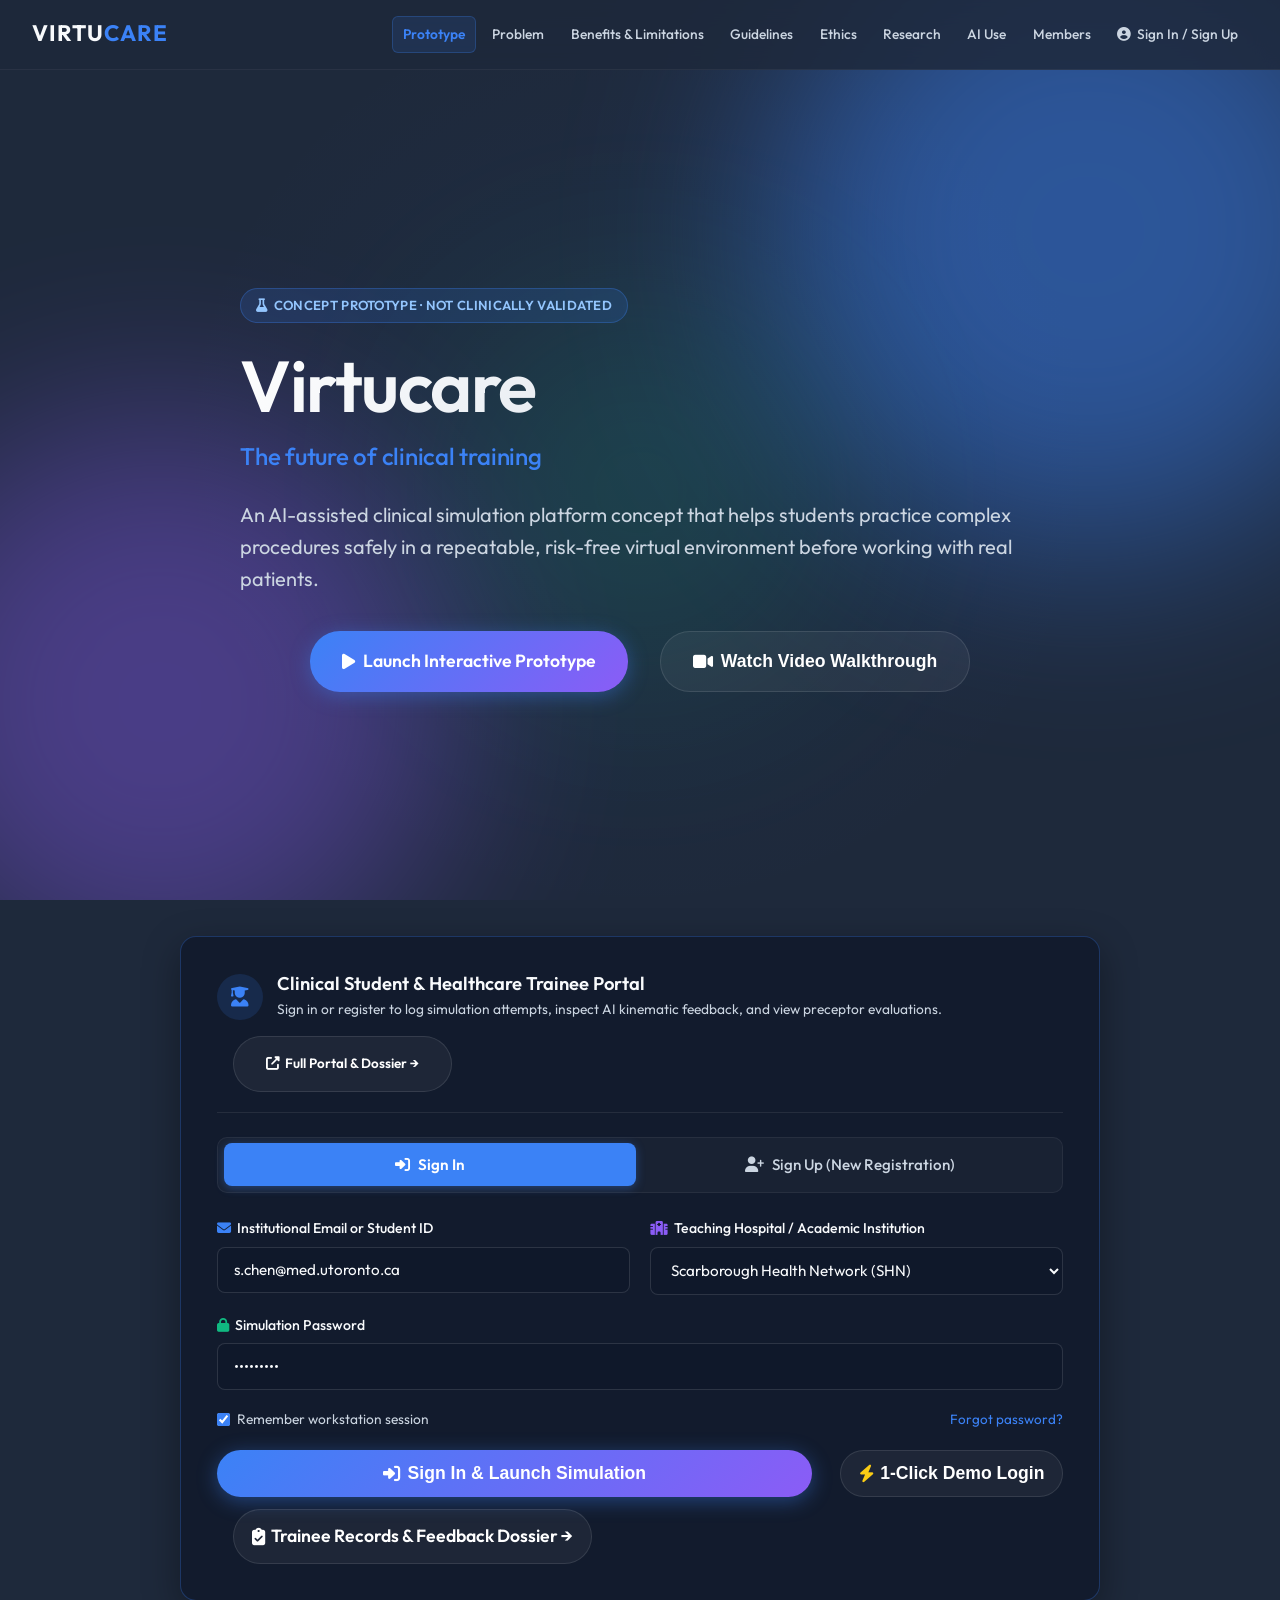
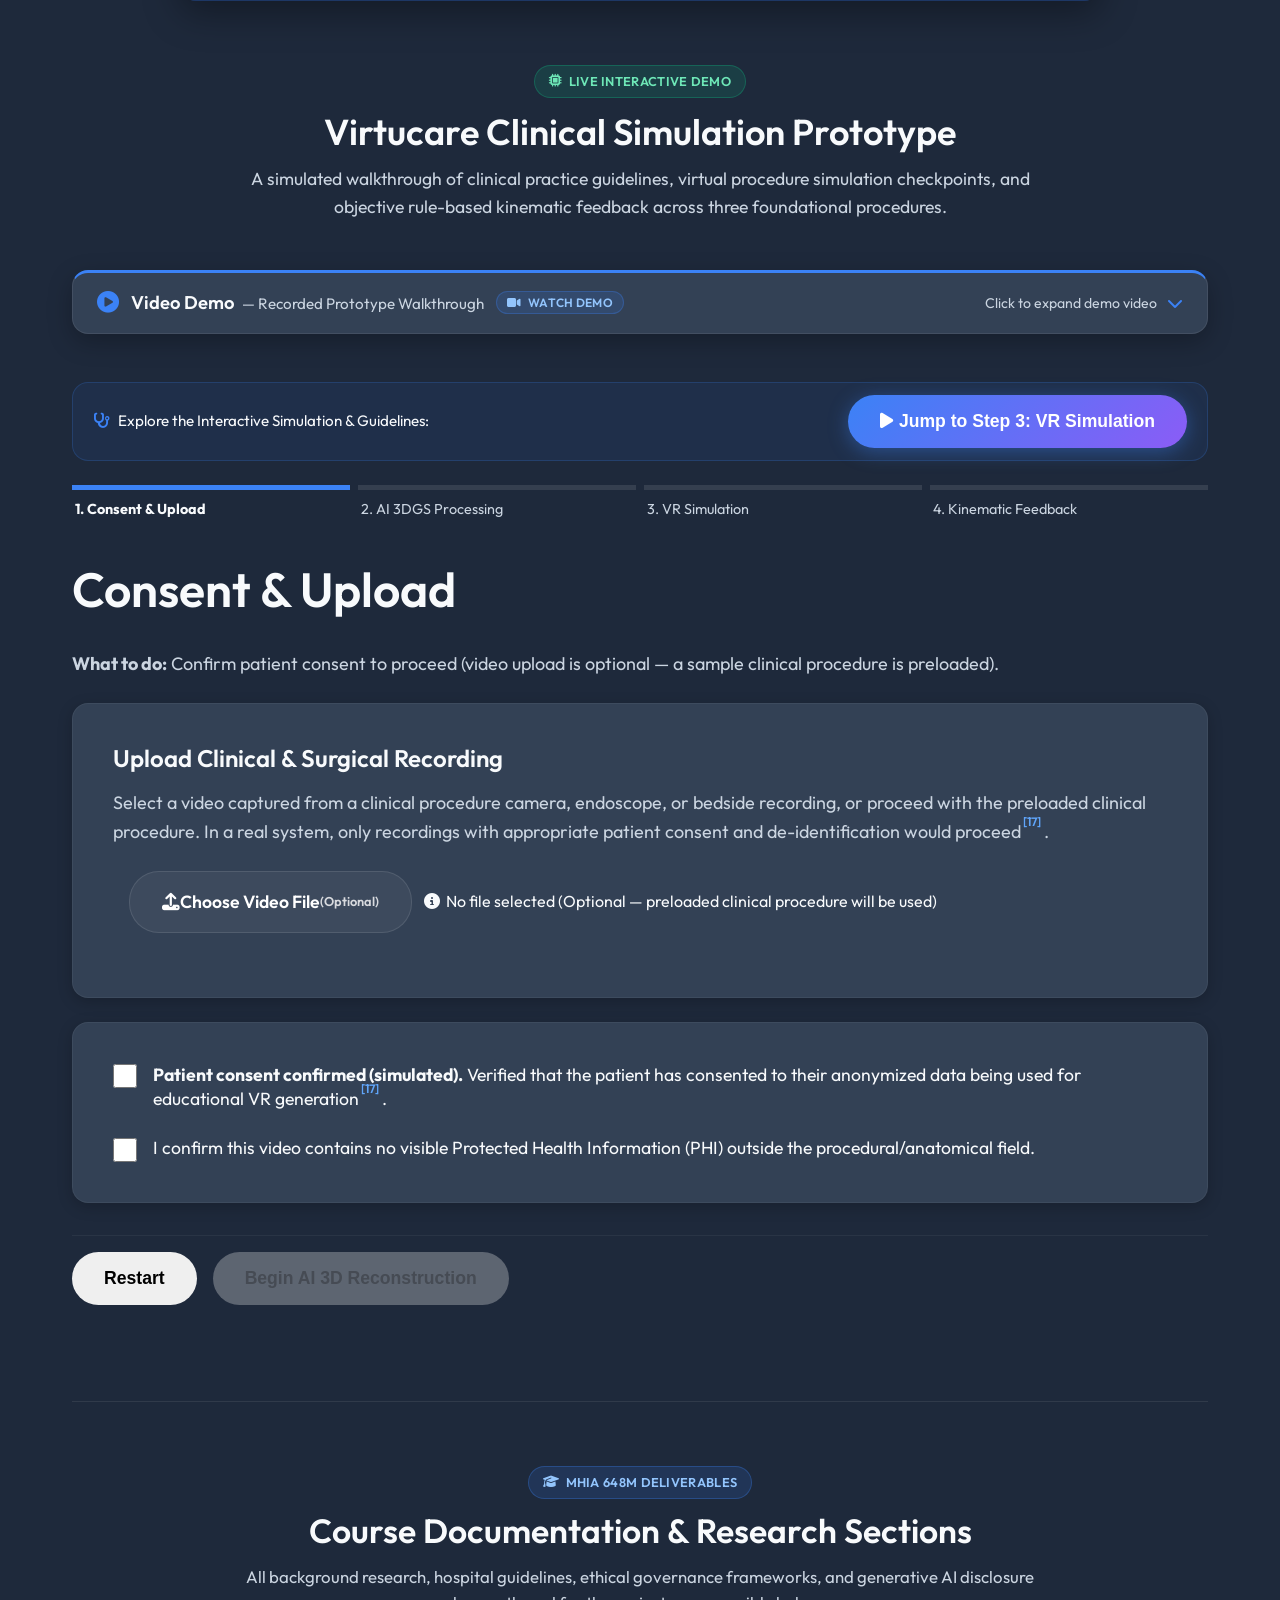
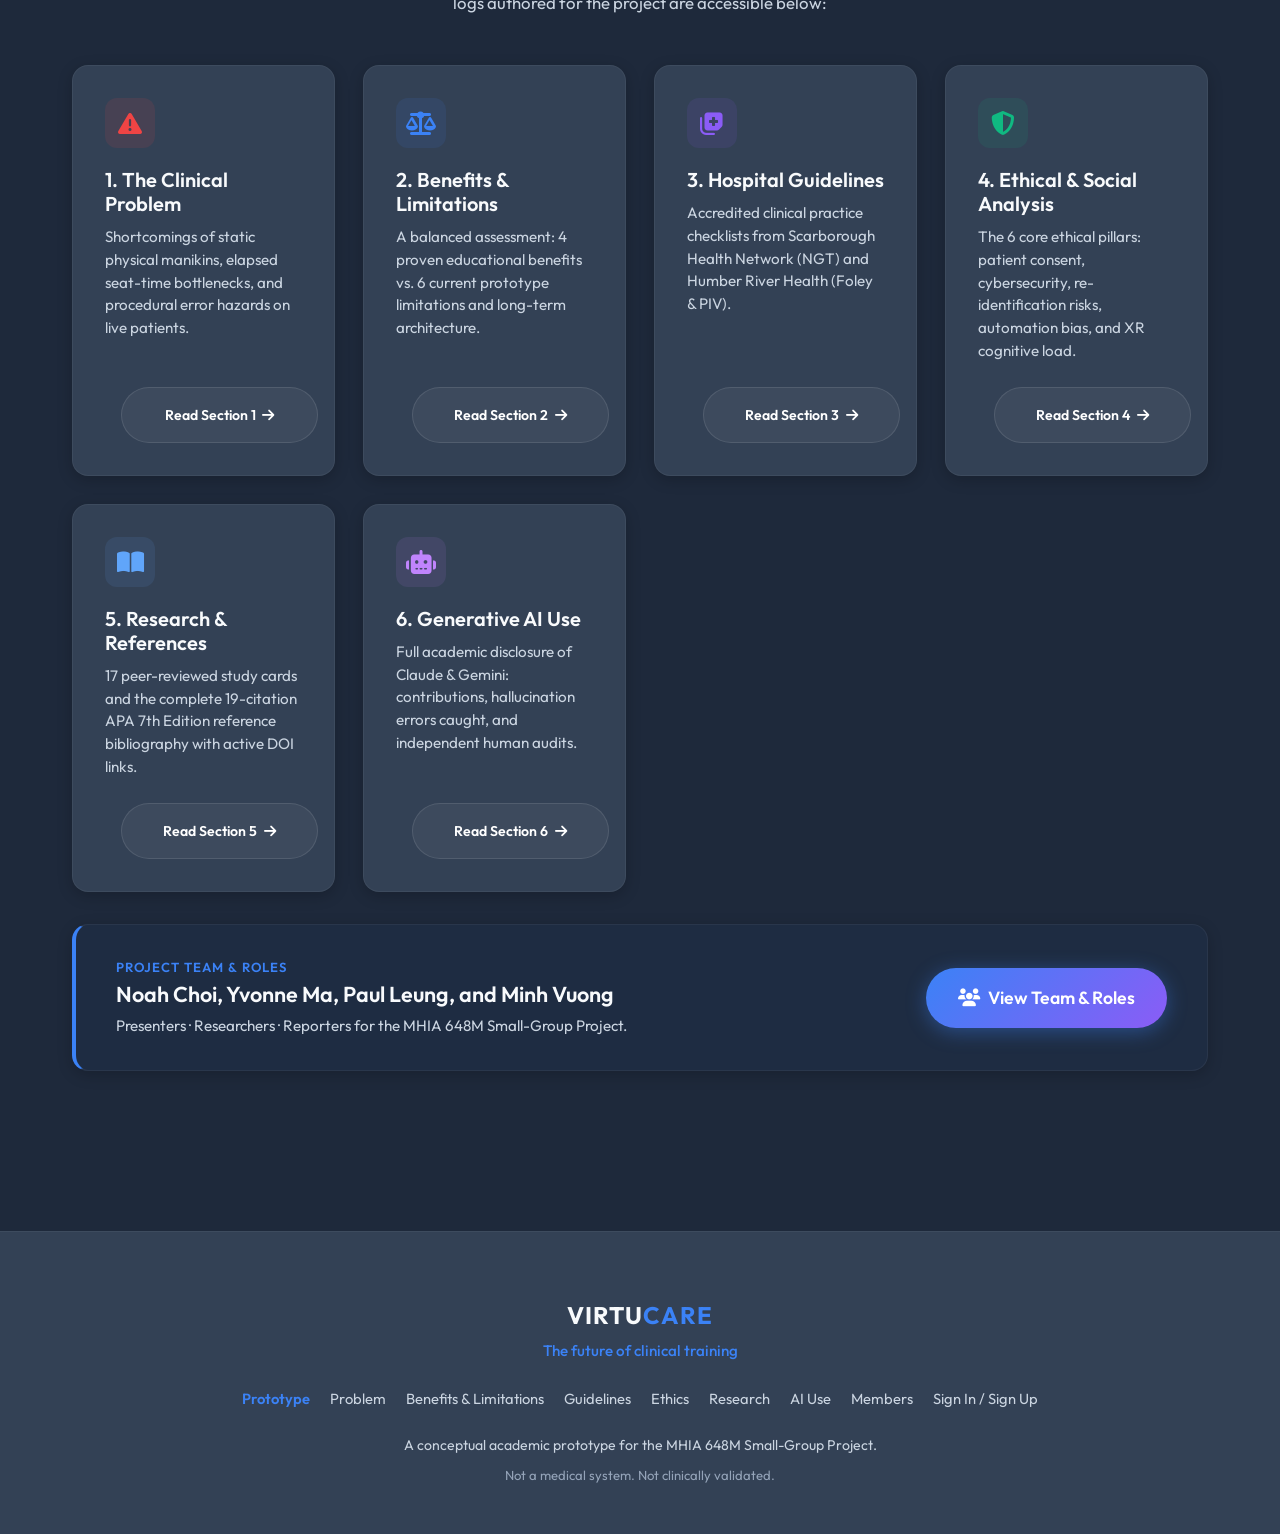
==== commit fcf89110: "update menu bar" ====
--- a/index.html
+++ b/index.html
@@ -4,1340 +4,594 @@
   <meta charset="utf-8">
   <meta name="viewport" content="width=device-width, initial-scale=1">
   <title>Virtucare - The Future of Clinical Training</title>
-  <meta name="description" content="Virtucare is a virtual reality clinical education system to revolutionize training and improve patient outcomes.">
+  <meta name="description" content="Virtucare is an AI-assisted clinical simulation concept that helps students practice procedures before working with real patients.">
+  <link href="https://fonts.googleapis.com/css2?family=Outfit:wght@300;400;500;600;700&display=swap" rel="stylesheet">
+  <link rel="stylesheet" href="https://cdnjs.cloudflare.com/ajax/libs/font-awesome/6.4.0/css/all.min.css">
   <link rel="stylesheet" href="./assets/css/premium.css">
+  <link rel="stylesheet" href="./assets/css/app.css">
   <link rel="icon" type="image/svg+xml" href="./assets/img/favicon.svg">
-  <!-- FontAwesome for Icons -->
-  <link rel="stylesheet" href="https://cdnjs.cloudflare.com/ajax/libs/font-awesome/6.4.0/css/all.min.css">
 </head>
-<body>
+<body data-mode="app" data-page="prototype">
 
   <!-- Navigation -->
   <nav class="navbar">
     <div class="container">
-      <div class="logo">VIRTU<span>CARE</span></div>
+      <div class="logo"><a href="index.html" style="color: inherit; text-decoration: none;">VIRTU<span>CARE</span></a></div>
       <div class="nav-links">
-        <a href="#problem">Problem</a>
-        <a href="#proposal">Proposal</a>
-        <a href="#guidelines">Guidelines</a>
-        <a href="#demo">Demo</a>
-        <a href="#ethics">Ethics</a>
-        <a href="#research">Research</a>
-        <a href="#claude">AI Use</a>
+        <a href="index.html" class="active">Prototype</a>
+        <a href="pages/problem.html">Problem</a>
+        <a href="pages/benefits-limitations.html">Benefits &amp; Limitations</a>
+        <a href="pages/guidelines.html">Guidelines</a>
+        <a href="pages/ethics.html">Ethics</a>
+        <a href="pages/research.html">Research</a>
+        <a href="pages/ai-use.html">AI Use</a>
+        <a href="pages/members.html">Members</a>
+        <a href="pages/student-portal.html"><i class="fas fa-user-circle" style="margin-right: 0.35rem;"></i>Sign In / Sign Up</a>
       </div>
     </div>
   </nav>
 
   <!-- Hero Section -->
-  <section class="hero" id="home">
+  <header class="hero">
+    <div class="glow-orb orb-1"></div>
+    <div class="glow-orb orb-2"></div>
     <div class="container">
       <div class="hero-content">
+        <div style="margin-bottom: 1.25rem;">
+          <span class="research-badge research-badge-blue" style="font-size: 0.82rem; padding: 0.35rem 0.95rem;">
+            <i class="fas fa-flask"></i> Concept Prototype · Not Clinically Validated
+          </span>
+        </div>
         <h1>Virtucare</h1>
-        <p class="hero-subtitle" style="font-size: 1.5rem; font-weight: 500; color: var(--primary); margin-top: -0.5rem; margin-bottom: 1.5rem; letter-spacing: -0.01em;">The future of clinical training</p>
-        <p class="lede">Virtucare is a virtual reality clinical education system to revolutionize training and improve patient outcomes.</p>
-        <p class="team-names" style="margin-bottom: 2.5rem; font-weight: 500; color: var(--text-muted);">Team: Noah Choi, Yvonne Ma, Paul Leung, Minh Vuong</p>
-        <div class="cta">
-          <a class="btn btn-primary" href="pages/prototype.html">Explore the Prototype Flow</a>
+        <p class="hero-subtitle" style="font-size: 1.5rem; font-weight: 500; color: var(--primary); margin-top: -0.5rem; margin-bottom: 1.5rem; letter-spacing: -0.01em;">
+          The future of clinical training
+        </p>
+        <p class="lede" style="max-width: 820px; margin-left: auto; margin-right: auto; margin-bottom: 2.25rem;">
+          An AI-assisted clinical simulation platform concept that helps students practice complex procedures safely in a repeatable, risk-free virtual environment before working with real patients.
+        </p>
+        <div class="cta" style="display: flex; gap: 1rem; justify-content: center; flex-wrap: wrap;">
+          <a class="btn btn-primary" href="#prototype-section">
+            <i class="fas fa-play" style="margin-right: 0.5rem;"></i> Launch Interactive Prototype
+          </a>
+          <button type="button" class="btn btn-secondary" id="hero-watch-demo-btn">
+            <i class="fas fa-video" style="margin-right: 0.5rem;"></i> Watch Video Walkthrough
+          </button>
         </div>
       </div>
     </div>
-  </section>
-
-  <!-- 1. The Problem -->
-  <section id="problem" class="section">
-    <div class="container">
-      <h2>1. The Problem</h2>
-      <p>Clinical procedural training today relies primarily on <strong>physical simulation labs and static manikin-based practice</strong>. Meta-analyses synthesizing over 600 studies confirm that while technology-enhanced simulation significantly improves knowledge, procedural skills, and patient outcomes over no intervention, outcomes vary widely across activities and traditional programs face steep resource bottlenecks<a href="#ref-1" class="cite-num"><sup>[1]</sup></a><a href="#ref-7" class="cite-num"><sup>[7]</sup></a>:</p>
-
-      <div class="grid-2" style="margin-top: 2rem;">
-        <div class="card">
-          <div class="card-icon" style="color: var(--danger); background: rgba(239, 68, 68, 0.1);"><i class="fas fa-times-circle"></i></div>
-          <h3>Shortcomings of Existing Technology</h3>
-          <ul>
-            <li><p><strong>Lack of Realism &amp; Deformative Feedback:</strong> Traditional physical manikins and static models fail to capture the true, deformative anatomical complexity of human tissue and catheter navigation<a href="#ref-1" class="cite-num"><sup>[1]</sup></a>.</p></li>
-            <li><p><strong>Time-Based Rather Than Competency-Gated:</strong> Conventional simulation relies on arbitrary elapsed lab hours rather than verified skill mastery, whereas competency-based simulation training is proven far superior for psychomotor procedural skill acquisition<a href="#ref-2" class="cite-num"><sup>[2]</sup></a>.</p></li>
-            <li><p><strong>Subjective Assessment Bottlenecks:</strong> Assessment depends heavily on direct faculty presence, limiting practice frequency and creating unstandardized feedback<a href="#ref-3" class="cite-num"><sup>[3]</sup></a>.</p></li>
-          </ul>
-        </div>
-        <div class="card">
-          <div class="card-icon"><i class="fas fa-lightbulb"></i></div>
-          <h3>Why This Matters for Patient Safety</h3>
-          <p>Procedural confidence and patient safety are directly linked. When residents lack sufficient high-fidelity practice opportunities, clinical complications increase sharply:</p>
-          <ul style="padding-left: 1.25rem; margin-bottom: 1rem;">
-            <li style="margin-bottom: 0.5rem;"><p style="margin: 0;"><strong>Nasogastric (NG) Intubation:</strong> Inadvertent bronchial/pulmonary placement remains a critical hazard requiring strict radiographic or pH verification<a href="#ref-16" class="cite-num"><sup>[16]</sup></a>.</p></li>
-            <li style="margin-bottom: 0.5rem;"><p style="margin: 0;"><strong>Urinary Catheterization:</strong> Female urethral misidentification and breached sterility introduce catastrophic catheter-associated infections<a href="#ref-16" class="cite-num"><sup>[16]</sup></a>.</p></li>
-            <li style="margin-bottom: 0.5rem;"><p style="margin: 0;"><strong>Peripheral Vascular Access:</strong> Missed veins and undetected interstitial extravasation cause severe tissue damage<a href="#ref-16" class="cite-num"><sup>[16]</sup></a>.</p></li>
-          </ul>
-          <p style="margin-top: 1rem;">There is a vital need for an <strong>evidence-based virtual reality education system that standardizes training, tracks performance, and improves patient outcomes</strong><a href="#ref-14" class="cite-num"><sup>[14]</sup></a>.</p>
+  </header>
+
+  <!-- Main Prototype Experience -->
+  <main id="main">
+
+    <!-- Trainee Sign In / Sign Up Access Card -->
+    <section id="trainee-access" style="padding: 2.25rem 0 1rem;">
+      <div class="container">
+        <div class="portal-card" id="home-portal-card" style="max-width: 920px; margin: 0 auto; background: rgba(15, 23, 42, 0.75); border: 1px solid rgba(59, 130, 246, 0.28); box-shadow: 0 12px 36px rgba(0,0,0,0.35);">
+          
+          <!-- Card Header -->
+          <div style="display: flex; justify-content: space-between; align-items: center; flex-wrap: wrap; gap: 1rem; margin-bottom: 1.5rem; padding-bottom: 1.25rem; border-bottom: 1px solid rgba(255,255,255,0.08);">
+            <div style="display: flex; align-items: center; gap: 0.85rem;">
+              <div style="width: 46px; height: 46px; border-radius: 50%; background: rgba(59, 130, 246, 0.15); display: flex; align-items: center; justify-content: center; color: var(--primary); font-size: 1.25rem;">
+                <i class="fas fa-user-graduate"></i>
+              </div>
+              <div>
+                <h3 style="margin: 0; font-size: 1.15rem; color: var(--text-main);">Clinical Student &amp; Healthcare Trainee Portal</h3>
+                <p style="margin: 0.2rem 0 0; font-size: 0.86rem; color: var(--text-muted);">
+                  Sign in or register to log simulation attempts, inspect AI kinematic feedback, and view preceptor evaluations.
+                </p>
+              </div>
+            </div>
+            <a href="pages/student-portal.html" class="btn btn-secondary btn-sm" style="font-size: 0.84rem; display: inline-flex; align-items: center; gap: 0.4rem;">
+              <i class="fas fa-external-link-alt"></i> Full Portal &amp; Dossier &rarr;
+            </a>
+          </div>
+
+          <!-- Tabs: Sign In / Sign Up -->
+          <div class="portal-tabs" id="home-portal-tab-group" style="margin-bottom: 1.5rem;">
+            <button type="button" class="portal-tab-btn active" id="home-tab-signin-btn">
+              <i class="fas fa-sign-in-alt"></i> Sign In
+            </button>
+            <button type="button" class="portal-tab-btn" id="home-tab-signup-btn">
+              <i class="fas fa-user-plus"></i> Sign Up (New Registration)
+            </button>
+          </div>
+
+          <!-- Sign In Form -->
+          <form id="home-form-signin" onsubmit="event.preventDefault(); window.handleHomeAuth('signin');">
+            <div class="portal-grid-2">
+              <div class="portal-field">
+                <label class="portal-label" for="home-signin-email">
+                  <i class="fas fa-envelope" style="color: var(--primary);"></i> Institutional Email or Student ID
+                </label>
+                <input type="text" id="home-signin-email" class="portal-input" value="s.chen@med.utoronto.ca" placeholder="e.g. s.chen@med.utoronto.ca or SHN-89214" required>
+              </div>
+
+              <div class="portal-field">
+                <label class="portal-label" for="home-signin-hospital">
+                  <i class="fas fa-hospital" style="color: var(--secondary);"></i> Teaching Hospital / Academic Institution
+                </label>
+                <select id="home-signin-hospital" class="portal-select" required>
+                  <option value="Scarborough Health Network">Scarborough Health Network (SHN)</option>
+                  <option value="Humber River Health">Humber River Health (HRH)</option>
+                  <option value="University of Toronto">University of Toronto Faculty of Medicine</option>
+                  <option value="Sunnybrook Health Sciences Centre">Sunnybrook Health Sciences Centre</option>
+                  <option value="University Health Network">University Health Network (UHN)</option>
+                  <option value="Michael Garron Hospital">Michael Garron Hospital</option>
+                </select>
+              </div>
+            </div>
+
+            <div class="portal-field">
+              <label class="portal-label" for="home-signin-password">
+                <i class="fas fa-lock" style="color: var(--accent);"></i> Simulation Password
+              </label>
+              <input type="password" id="home-signin-password" class="portal-input" value="demo12345" placeholder="Enter password (demo: any value)" required>
+            </div>
+
+            <div style="display: flex; justify-content: space-between; align-items: center; margin: 0.25rem 0 1.25rem;">
+              <label style="display: flex; align-items: center; gap: 0.45rem; font-size: 0.86rem; color: var(--text-muted); cursor: pointer;">
+                <input type="checkbox" checked style="accent-color: var(--primary);"> Remember workstation session
+              </label>
+              <a href="javascript:void(0)" onclick="alert('Demo reset instructions sent to institutional email.')" style="font-size: 0.84rem; color: var(--primary); text-decoration: none;">Forgot password?</a>
+            </div>
+
+            <div style="display: flex; gap: 0.75rem; flex-wrap: wrap;">
+              <button type="submit" class="btn btn-primary" style="flex: 1; min-width: 220px; justify-content: center; padding: 0.75rem 1.25rem;">
+                <i class="fas fa-sign-in-alt" style="margin-right: 0.4rem;"></i> Sign In &amp; Launch Simulation
+              </button>
+              <button type="button" class="btn btn-secondary" id="home-demo-login-btn" style="justify-content: center; padding: 0.75rem 1.1rem;">
+                <i class="fas fa-bolt" style="color: #facc15; margin-right: 0.4rem;"></i> 1-Click Demo Login
+              </button>
+              <a href="pages/student-portal.html#records" class="btn btn-secondary" style="justify-content: center; padding: 0.75rem 1.1rem;">
+                <i class="fas fa-clipboard-check" style="margin-right: 0.4rem;"></i> Trainee Records &amp; Feedback Dossier &rarr;
+              </a>
+            </div>
+          </form>
+
+          <!-- Sign Up Form -->
+          <form id="home-form-signup" style="display: none;" onsubmit="event.preventDefault(); window.handleHomeAuth('signup');">
+            <div class="portal-grid-2">
+              <div class="portal-field">
+                <label class="portal-label" for="home-signup-name">
+                  <i class="fas fa-user" style="color: var(--primary);"></i> Full Legal Name &amp; Degree
+                </label>
+                <input type="text" id="home-signup-name" class="portal-input" placeholder="e.g. Dr. Alex Mercer, MD" required>
+              </div>
+
+              <div class="portal-field">
+                <label class="portal-label" for="home-signup-role">
+                  <i class="fas fa-id-badge" style="color: var(--primary);"></i> Trainee Role / Stage
+                </label>
+                <select id="home-signup-role" class="portal-select" required>
+                  <option value="Medical Resident (PGY-1)">Medical Resident (PGY-1)</option>
+                  <option value="Medical Resident (PGY-2)" selected>Medical Resident (PGY-2)</option>
+                  <option value="Senior Resident (PGY-3+)">Senior Resident (PGY-3+)</option>
+                  <option value="Clinical Fellow">Clinical Fellow</option>
+                  <option value="Medical Student (Clerkship)">Medical Student (Clerkship)</option>
+                  <option value="Advanced Practice Nursing Trainee">Advanced Practice Nursing Trainee</option>
+                </select>
+              </div>
+            </div>
+
+            <div class="portal-grid-2">
+              <div class="portal-field">
+                <label class="portal-label" for="home-signup-hospital">
+                  <i class="fas fa-hospital-user" style="color: var(--secondary);"></i> Teaching Hospital / Clinical Site
+                </label>
+                <select id="home-signup-hospital" class="portal-select" required>
+                  <option value="Scarborough Health Network">Scarborough Health Network (SHN)</option>
+                  <option value="Humber River Health">Humber River Health (HRH)</option>
+                  <option value="University of Toronto">University of Toronto Faculty of Medicine</option>
+                  <option value="Sunnybrook Health Sciences Centre">Sunnybrook Health Sciences Centre</option>
+                  <option value="University Health Network">University Health Network (UHN)</option>
+                  <option value="Michael Garron Hospital">Michael Garron Hospital</option>
+                </select>
+              </div>
+
+              <div class="portal-field">
+                <label class="portal-label" for="home-signup-id">
+                  <i class="fas fa-hashtag" style="color: var(--secondary);"></i> Trainee ID / License #
+                </label>
+                <input type="text" id="home-signup-id" class="portal-input" placeholder="e.g. SHN-RES-91820" required>
+              </div>
+            </div>
+
+            <div class="portal-grid-2">
+              <div class="portal-field">
+                <label class="portal-label" for="home-signup-password">
+                  <i class="fas fa-lock" style="color: var(--accent);"></i> Create Password
+                </label>
+                <input type="password" id="home-signup-password" class="portal-input" placeholder="At least 8 characters" required>
+              </div>
+
+              <div class="portal-field">
+                <label class="portal-label" for="home-signup-mentor">
+                  <i class="fas fa-user-tie" style="color: var(--secondary);"></i> Supervising Preceptor
+                </label>
+                <input type="text" id="home-signup-mentor" class="portal-input" placeholder="e.g. Dr. D. Cook, MD" required>
+              </div>
+            </div>
+
+            <label class="portal-checkbox-label" style="font-size: 0.86rem; color: var(--text-muted); display: flex; align-items: flex-start; gap: 0.5rem; margin-bottom: 1.25rem;">
+              <input type="checkbox" required style="margin-top: 0.2rem; accent-color: var(--primary);">
+              <span>I confirm I am an authorized healthcare trainee and agree to practice according to hospital procedural standards. (Concept prototype; no real patient data stored).</span>
+            </label>
+
+            <div style="display: flex; gap: 0.75rem; flex-wrap: wrap;">
+              <button type="submit" class="btn btn-primary" style="flex: 1; min-width: 220px; justify-content: center; padding: 0.75rem 1.25rem;">
+                <i class="fas fa-user-plus" style="margin-right: 0.4rem;"></i> Register Trainee Account
+              </button>
+              <button type="button" class="btn btn-secondary" id="home-toggle-to-signin-btn" style="justify-content: center; padding: 0.75rem 1.1rem;">
+                Already Registered? Sign In
+              </button>
+            </div>
+          </form>
+
+          <!-- Authenticated State (shown once signed in) -->
+          <div id="home-auth-state" style="display: none; padding-top: 0.25rem;">
+            <div style="background: rgba(16, 185, 129, 0.08); border: 1px solid rgba(16, 185, 129, 0.25); border-radius: 8px; padding: 1.25rem 1.5rem; display: flex; justify-content: space-between; align-items: center; flex-wrap: wrap; gap: 1rem;">
+              <div style="display: flex; align-items: center; gap: 0.85rem;">
+                <div style="width: 48px; height: 48px; border-radius: 50%; background: linear-gradient(135deg, #3b82f6, #10b981); color: #fff; font-weight: 700; display: flex; align-items: center; justify-content: center; font-size: 1.15rem;" id="home-auth-avatar">SC</div>
+                <div>
+                  <div style="font-size: 1.1rem; font-weight: 600; color: var(--text-main);" id="home-auth-name">Dr. Sarah Chen, MD</div>
+                  <div style="font-size: 0.84rem; color: #86efac;" id="home-auth-details">Medical Resident (PGY-2) · Scarborough Health Network · Workstation Active</div>
+                </div>
+              </div>
+              <div style="display: flex; gap: 0.6rem; flex-wrap: wrap;">
+                <a href="#prototype-section" class="btn btn-primary btn-sm"><i class="fas fa-play" style="margin-right: 0.35rem;"></i> Jump to Simulation &darr;</a>
+                <a href="pages/student-portal.html#records" class="btn btn-secondary btn-sm"><i class="fas fa-clipboard-list" style="margin-right: 0.35rem;"></i> Trainee Dossier &rarr;</a>
+                <button type="button" class="btn btn-secondary btn-sm" id="home-auth-signout-btn"><i class="fas fa-sign-out-alt"></i> Sign Out / Switch</button>
+              </div>
+            </div>
+          </div>
+
         </div>
       </div>
-    </div>
-  </section>
-
-  <!-- 2. Our Proposal -->
-  <section id="proposal" class="section" style="background: rgba(255,255,255,0.02);">
+    </section>
+
+        <section id="prototype-section" class="section" style="padding-top: 3rem; min-height: 80vh;">
+      <div class="container">
+        
+        <div style="text-align: center; margin-bottom: 3rem;">
+          <span class="research-badge research-badge-green" style="font-size: 0.8rem; padding: 0.35rem 0.85rem; margin-bottom: 0.75rem; display: inline-flex; align-items: center; gap: 0.4rem;">
+            <i class="fas fa-microchip"></i> Live Interactive Demo
+          </span>
+          <h2 style="font-size: 2.25rem; margin-bottom: 0.75rem;">Virtucare Clinical Simulation Prototype</h2>
+          <p style="color: var(--text-muted); font-size: 1.1rem; max-width: 800px; margin: 0 auto; line-height: 1.6;">
+            A simulated walkthrough of clinical practice guidelines, virtual procedure simulation checkpoints, and objective rule-based kinematic feedback across three foundational procedures.
+          </p>
+        </div>
+
+        <!-- Collapsible Video Demo Dropdown -->
+        <div class="video-demo-dropdown" id="video-demo-dropdown" style="margin-bottom: 3rem;">
+          <button type="button" class="video-toggle-btn" id="video-toggle-btn" aria-expanded="false" aria-controls="video-pane">
+            <div class="video-toggle-left">
+              <i class="fas fa-play-circle" style="color: var(--primary); font-size: 1.35rem;"></i>
+              <h3 style="margin: 0; font-size: 1.15rem; font-weight: 600; color: var(--text-main);">
+                Video Demo <span style="font-size: 0.95rem; font-weight: 400; color: var(--text-muted); margin-left: 0.25rem;">— Recorded Prototype Walkthrough</span>
+              </h3>
+              <span class="research-badge research-badge-blue" style="font-size: 0.75rem; padding: 0.2rem 0.65rem;">
+                <i class="fas fa-video"></i> Watch Demo
+              </span>
+            </div>
+            <div class="video-toggle-right">
+              <span class="video-toggle-hint">Click to expand demo video</span>
+              <i class="fas fa-chevron-down video-toggle-arrow"></i>
+            </div>
+          </button>
+
+          <div class="video-pane" id="video-pane">
+            <p class="muted" style="margin: 0 0 1.25rem 0; font-size: 0.92rem;">
+              Recorded demonstration of the Virtucare prototype flow, clinical practice guidelines, and virtual procedure simulation.
+            </p>
+            <div class="video-container" style="position: relative; width: 100%; border-radius: 12px; overflow: hidden; background: #000; box-shadow: 0 8px 24px rgba(0,0,0,0.5);">
+              <video id="demo-video-player" controls playsinline preload="metadata" style="width: 100%; max-height: 520px; display: block; margin: 0 auto; background: #000;">
+                <source src="./assets/videos/demo_prototype.mp4" type="video/mp4">
+                <source src="./assets/videos/demo_prototype.mov" type="video/quicktime">
+                <source src="./demo prototype.mov" type="video/quicktime">
+                Your browser does not support the video tag.
+              </video>
+            </div>
+          </div>
+        </div>
+
+        <!-- Interactive Simulation Container -->
+        <div id="proto"></div>
+
+        <!-- Project Deliverables & Course Documentation Hub -->
+        <div style="margin-top: 6rem; padding-top: 4rem; border-top: 1px solid rgba(255,255,255,0.08);">
+          <div style="text-align: center; margin-bottom: 3rem;">
+            <span class="research-badge research-badge-blue" style="font-size: 0.8rem; padding: 0.35rem 0.85rem; margin-bottom: 0.75rem; display: inline-flex; align-items: center; gap: 0.4rem;">
+              <i class="fas fa-graduation-cap"></i> MHIA 648M Deliverables
+            </span>
+            <h2 style="font-size: 2.1rem; margin-bottom: 0.75rem;">Course Documentation &amp; Research Sections</h2>
+            <p style="color: var(--text-muted); font-size: 1.05rem; max-width: 800px; margin: 0 auto; line-height: 1.6;">
+              All background research, hospital guidelines, ethical governance frameworks, and generative AI disclosure logs authored for the project are accessible below:
+            </p>
+          </div>
+
+          <div class="grid-3" style="gap: 1.75rem;">
+            
+            <!-- Problem Card -->
+            <div class="card" style="display: flex; flex-direction: column; padding: 2rem;">
+              <div class="card-icon" style="color: var(--danger); background: rgba(239, 68, 68, 0.1); margin-bottom: 1.25rem;">
+                <i class="fas fa-exclamation-triangle"></i>
+              </div>
+              <h3 style="font-size: 1.25rem; margin-bottom: 0.6rem;">1. The Clinical Problem</h3>
+              <p style="color: var(--text-muted); font-size: 0.95rem; line-height: 1.5; flex-grow: 1; margin-bottom: 1.5rem;">
+                Shortcomings of static physical manikins, elapsed seat-time bottlenecks, and procedural error hazards on live patients.
+              </p>
+              <a href="pages/problem.html" class="btn btn-secondary" style="font-size: 0.88rem; width: 100%; text-align: center; justify-content: center;">
+                Read Section 1 <i class="fas fa-arrow-right" style="margin-left: 0.4rem;"></i>
+              </a>
+            </div>
+
+            <!-- Benefits & Limitations Card -->
+            <div class="card" style="display: flex; flex-direction: column; padding: 2rem;">
+              <div class="card-icon" style="color: var(--primary); background: rgba(59, 130, 246, 0.1); margin-bottom: 1.25rem;">
+                <i class="fas fa-balance-scale"></i>
+              </div>
+              <h3 style="font-size: 1.25rem; margin-bottom: 0.6rem;">2. Benefits &amp; Limitations</h3>
+              <p style="color: var(--text-muted); font-size: 0.95rem; line-height: 1.5; flex-grow: 1; margin-bottom: 1.5rem;">
+                A balanced assessment: 4 proven educational benefits vs. 6 current prototype limitations and long-term architecture.
+              </p>
+              <a href="pages/benefits-limitations.html" class="btn btn-secondary" style="font-size: 0.88rem; width: 100%; text-align: center; justify-content: center;">
+                Read Section 2 <i class="fas fa-arrow-right" style="margin-left: 0.4rem;"></i>
+              </a>
+            </div>
+
+            <!-- Guidelines Card -->
+            <div class="card" style="display: flex; flex-direction: column; padding: 2rem;">
+              <div class="card-icon" style="color: var(--secondary); background: rgba(139, 92, 246, 0.1); margin-bottom: 1.25rem;">
+                <i class="fas fa-notes-medical"></i>
+              </div>
+              <h3 style="font-size: 1.25rem; margin-bottom: 0.6rem;">3. Hospital Guidelines</h3>
+              <p style="color: var(--text-muted); font-size: 0.95rem; line-height: 1.5; flex-grow: 1; margin-bottom: 1.5rem;">
+                Accredited clinical practice checklists from Scarborough Health Network (NGT) and Humber River Health (Foley &amp; PIV).
+              </p>
+              <a href="pages/guidelines.html" class="btn btn-secondary" style="font-size: 0.88rem; width: 100%; text-align: center; justify-content: center;">
+                Read Section 3 <i class="fas fa-arrow-right" style="margin-left: 0.4rem;"></i>
+              </a>
+            </div>
+
+            <!-- Ethics Card -->
+            <div class="card" style="display: flex; flex-direction: column; padding: 2rem;">
+              <div class="card-icon" style="color: var(--accent); background: rgba(16, 185, 129, 0.1); margin-bottom: 1.25rem;">
+                <i class="fas fa-shield-alt"></i>
+              </div>
+              <h3 style="font-size: 1.25rem; margin-bottom: 0.6rem;">4. Ethical &amp; Social Analysis</h3>
+              <p style="color: var(--text-muted); font-size: 0.95rem; line-height: 1.5; flex-grow: 1; margin-bottom: 1.5rem;">
+                The 6 core ethical pillars: patient consent, cybersecurity, re-identification risks, automation bias, and XR cognitive load.
+              </p>
+              <a href="pages/ethics.html" class="btn btn-secondary" style="font-size: 0.88rem; width: 100%; text-align: center; justify-content: center;">
+                Read Section 4 <i class="fas fa-arrow-right" style="margin-left: 0.4rem;"></i>
+              </a>
+            </div>
+
+            <!-- Research Card -->
+            <div class="card" style="display: flex; flex-direction: column; padding: 2rem;">
+              <div class="card-icon" style="color: #60a5fa; background: rgba(96, 165, 250, 0.1); margin-bottom: 1.25rem;">
+                <i class="fas fa-book-open"></i>
+              </div>
+              <h3 style="font-size: 1.25rem; margin-bottom: 0.6rem;">5. Research &amp; References</h3>
+              <p style="color: var(--text-muted); font-size: 0.95rem; line-height: 1.5; flex-grow: 1; margin-bottom: 1.5rem;">
+                17 peer-reviewed study cards and the complete 19-citation APA 7th Edition reference bibliography with active DOI links.
+              </p>
+              <a href="pages/research.html" class="btn btn-secondary" style="font-size: 0.88rem; width: 100%; text-align: center; justify-content: center;">
+                Read Section 5 <i class="fas fa-arrow-right" style="margin-left: 0.4rem;"></i>
+              </a>
+            </div>
+
+            <!-- AI Use Card -->
+            <div class="card" style="display: flex; flex-direction: column; padding: 2rem;">
+              <div class="card-icon" style="color: #c084fc; background: rgba(192, 132, 252, 0.1); margin-bottom: 1.25rem;">
+                <i class="fas fa-robot"></i>
+              </div>
+              <h3 style="font-size: 1.25rem; margin-bottom: 0.6rem;">6. Generative AI Use</h3>
+              <p style="color: var(--text-muted); font-size: 0.95rem; line-height: 1.5; flex-grow: 1; margin-bottom: 1.5rem;">
+                Full academic disclosure of Claude &amp; Gemini: contributions, hallucination errors caught, and independent human audits.
+              </p>
+              <a href="pages/ai-use.html" class="btn btn-secondary" style="font-size: 0.88rem; width: 100%; text-align: center; justify-content: center;">
+                Read Section 6 <i class="fas fa-arrow-right" style="margin-left: 0.4rem;"></i>
+              </a>
+            </div>
+
+          </div>
+
+          <!-- Team Members Banner Callout -->
+          <div class="card" style="margin-top: 2rem; padding: 2rem 2.5rem; display: flex; justify-content: space-between; align-items: center; flex-wrap: wrap; gap: 1.5rem; border-left: 4px solid var(--primary); background: rgba(59, 130, 246, 0.04);">
+            <div>
+              <div style="font-size: 0.82rem; color: var(--primary); font-weight: 600; text-transform: uppercase; letter-spacing: 1px; margin-bottom: 0.25rem;">
+                Project Team &amp; Roles
+              </div>
+              <h3 style="margin: 0; font-size: 1.35rem; color: var(--text-main);">Noah Choi, Yvonne Ma, Paul Leung, and Minh Vuong</h3>
+              <p style="margin: 0.35rem 0 0 0; color: var(--text-muted); font-size: 0.95rem;">
+                Presenters · Researchers · Reporters for the MHIA 648M Small-Group Project.
+              </p>
+            </div>
+            <a href="pages/members.html" class="btn btn-primary" style="display: inline-flex; align-items: center; gap: 0.5rem;">
+              <i class="fas fa-users"></i> View Team &amp; Roles
+            </a>
+          </div>
+
+        </div>
+
+      </div>
+    </section>
+  </main>
+
+  <!-- Clean Professional Footer -->
+  <footer style="background: var(--surface-color); padding: 4rem 0 3rem; text-align: center; border-top: 1px solid rgba(255,255,255,0.05); margin-top: 4rem;">
     <div class="container">
-      <h2>2. Our Proposal: Virtucare</h2>
-      <p><strong>Virtucare is a virtual reality clinical education system to revolutionize training and improve patient outcomes.</strong></p>
-      <p>By blending immersive simulation with precision analytics, Virtucare empowers healthcare trainees to gain competence and confidence across four core categories:</p>
-
-      <div class="grid-4" style="margin-top: 2rem;">
-        <div class="card">
-          <div class="card-icon" style="color: var(--primary); background: rgba(59, 130, 246, 0.1);"><i class="fas fa-vr-cardboard"></i></div>
-          <h3>Immersive VR scenarios</h3>
-          <p>Realistic procedural environments that place learners directly into high-fidelity simulated clinical settings, driving self-directed learning<a href="#ref-14" class="cite-num"><sup>[14]</sup></a>. Balanced with accessible 2D screen modes to prevent extraneous cognitive overload<a href="#ref-8" class="cite-num"><sup>[8]</sup></a>.</p>
-        </div>
-        <div class="card">
-          <div class="card-icon" style="color: var(--secondary); background: rgba(139, 92, 246, 0.1);"><i class="fas fa-hand-holding-medical"></i></div>
-          <h3>Experience hands-on clinical practice</h3>
-          <p>Interactive procedural practice allowing trainees to build muscle memory, master techniques, and refine decision-making in a risk-free environment through competency-based progression<a href="#ref-2" class="cite-num"><sup>[2]</sup></a><a href="#ref-1" class="cite-num"><sup>[1]</sup></a>.</p>
-        </div>
-        <div class="card">
-          <div class="card-icon" style="color: var(--accent); background: rgba(16, 185, 129, 0.1);"><i class="fas fa-chart-line"></i></div>
-          <h3>Analyze performance tracking and feedback</h3>
-          <p>Objective metrics and kinematic motion tracking compare trainee performance against expert baselines. Delivers terminal post-task feedback (pooled effect size <em>d</em> = 0.74) for superior retention over disruptive concurrent cues<a href="#ref-3" class="cite-num"><sup>[3]</sup></a>.</p>
-        </div>
-        <div class="card">
-          <div class="card-icon" style="color: #f59e0b; background: rgba(245, 158, 11, 0.1);"><i class="fas fa-graduation-cap"></i></div>
-          <h3>Standardize consistent curriculum delivery</h3>
-          <p>Repeatable, scalable training modules structured along the 6-dimension FACETS framework<a href="#ref-13" class="cite-num"><sup>[13]</sup></a>, ensuring uniform quality and ongoing algorithmic maintenance<a href="#ref-12" class="cite-num"><sup>[12]</sup></a>.</p>
-        </div>
+      <div style="font-size: 1.5rem; font-weight: 700; color: var(--text-main); letter-spacing: 1px;">VIRTU<span style="color: var(--primary);">CARE</span></div>
+      <p style="color: var(--primary); font-weight: 500; font-size: 0.95rem; margin-top: 0.25rem; margin-bottom: 0.75rem;">The future of clinical training</p>
+      
+      <div style="display: flex; justify-content: center; gap: 1.25rem; flex-wrap: wrap; margin: 1.5rem 0; font-size: 0.92rem;">
+        <a href="index.html" style="color: var(--primary); font-weight: 600; text-decoration: none;">Prototype</a>
+        <a href="pages/problem.html" style="color: var(--text-muted); text-decoration: none;">Problem</a>
+        <a href="pages/benefits-limitations.html" style="color: var(--text-muted); text-decoration: none;">Benefits &amp; Limitations</a>
+        <a href="pages/guidelines.html" style="color: var(--text-muted); text-decoration: none;">Guidelines</a>
+        <a href="pages/ethics.html" style="color: var(--text-muted); text-decoration: none;">Ethics</a>
+        <a href="pages/research.html" style="color: var(--text-muted); text-decoration: none;">Research</a>
+        <a href="pages/ai-use.html" style="color: var(--text-muted); text-decoration: none;">AI Use</a>
+        <a href="pages/members.html" style="color: var(--text-muted); text-decoration: none;">Members</a>
+        <a href="pages/student-portal.html" style="color: var(--text-muted); text-decoration: none;">Sign In / Sign Up</a>
       </div>
 
-      <div class="card" style="margin-top: 2.5rem; border-top: 3px solid var(--primary);">
-        <h3 style="margin-bottom: 0.5rem;">What Virtucare Can Do</h3>
-        <p style="color: var(--text-muted); margin-bottom: 1.5rem;">A direct comparison between traditional clinical training and how Virtucare transforms procedural education:</p>
-        <div class="grid-2">
-          <div style="background: rgba(239, 68, 68, 0.05); padding: 1.75rem; border-radius: var(--radius); border: 1px solid rgba(239, 68, 68, 0.2);">
-            <p style="color: var(--danger); font-weight: 600; font-size: 1.15rem; margin-bottom: 1rem;"><i class="fas fa-user-clock" style="margin-right: 0.5rem;"></i>How skills are taught today</p>
-            <ul style="padding-left: 1.25rem;">
-              <li style="margin-bottom: 0.75rem;"><p style="margin: 0;">Clinicians learn skills only when opportunities arise<a href="#ref-1" class="cite-num"><sup>[1]</sup></a>.</p></li>
-              <li style="margin-bottom: 0.75rem;"><p style="margin: 0;">Independent practice is restricted until clinical judgement is proven<a href="#ref-2" class="cite-num"><sup>[2]</sup></a>.</p></li>
-              <li style="margin-bottom: 0.5rem;"><p style="margin: 0; color: #fca5a5; font-weight: 500;">This means a clinician’s first attempt at a critical skill may occur on a live patient.</p></li>
-            </ul>
-          </div>
-          <div style="background: rgba(59, 130, 246, 0.05); padding: 1.75rem; border-radius: var(--radius); border: 1px solid rgba(59, 130, 246, 0.2);">
-            <p style="color: var(--primary); font-weight: 600; font-size: 1.15rem; margin-bottom: 1rem;"><i class="fas fa-vr-cardboard" style="margin-right: 0.5rem;"></i>How Virtucare teaches the skill</p>
-            <ul style="padding-left: 1.25rem;">
-              <li style="margin-bottom: 0.75rem;"><p style="margin: 0;">Hands-on practice without patient risk<a href="#ref-1" class="cite-num"><sup>[1]</sup></a>.</p></li>
-              <li style="margin-bottom: 0.75rem;"><p style="margin: 0;">Performance feedback and metrics with terminal debriefing<a href="#ref-3" class="cite-num"><sup>[3]</sup></a>.</p></li>
-              <li style="margin-bottom: 0.5rem;"><p style="margin: 0; color: #93c5fd; font-weight: 500;">Accessible ‘anytime, anywhere’ learning safe environment to master complex skills<a href="#ref-14" class="cite-num"><sup>[14]</sup></a><a href="#ref-8" class="cite-num"><sup>[8]</sup></a>.</p></li>
-            </ul>
-          </div>
-        </div>
-      </div>
-    </div>
-  </section>
-
-  <!-- Clinical Practice Guidelines -->
-  <section id="guidelines" class="section">
-    <div class="container">
-      <h2>Evidence-Based Clinical Practice Guidelines</h2>
-      <p>Virtucare’s simulation curriculum is directly mapped to accredited hospital clinical standards<a href="#ref-16" class="cite-num"><sup>[16]</sup></a>, addressing common procedural errors, safety-critical steps, and placement verification standards across three foundational procedures:</p>
-
-      <div class="guideline-tabs" id="home-guideline-tabs">
-        <button type="button" class="guideline-tab active" data-target="home-tab-ngt"><i class="fas fa-lungs"></i> NG Tube Insertion</button>
-        <button type="button" class="guideline-tab" data-target="home-tab-foley"><i class="fas fa-procedures"></i> Urinary Catheterization</button>
-        <button type="button" class="guideline-tab" data-target="home-tab-iv"><i class="fas fa-syringe"></i> Peripheral IV Insertion</button>
-      </div>
-
-      <!-- NGT -->
-      <div id="home-tab-ngt" class="guideline-pane">
-        <div class="card" style="border-top: 3px solid var(--primary);">
-          <div style="font-size: 0.88rem; color: var(--primary); margin-bottom: 1rem;"><i class="fas fa-book-medical" style="margin-right: 0.4rem;"></i><strong>Clinical Standard:</strong> Scarborough Health Network (Practice Standard SHN-PRSTAND-0102)<a href="#ref-16" class="cite-num"><sup>[16]</sup></a></div>
-          <div class="guideline-badge-gap">
-            <strong><i class="fas fa-exclamation-triangle"></i> Common Training Gap:</strong> Tube inserted into the lung
-          </div>
-          <div class="grid-2">
-            <div style="background: rgba(255,255,255,0.03); padding: 1.5rem; border-radius: var(--radius); border: 1px solid rgba(255,255,255,0.05);">
-              <h4 style="color: var(--primary); margin-bottom: 1rem;"><i class="fas fa-user" style="margin-right: 0.5rem;"></i>Adult Critical Steps</h4>
-              <div class="checklist-item"><i class="fas fa-check-circle"></i><span>Check doctor’s order</span></div>
-              <div class="checklist-item"><i class="fas fa-check-circle"></i><span>Collect equipment</span></div>
-              <div class="checklist-item"><i class="fas fa-check-circle"></i><span>Measure the length of the tube to be inserted (NEX: Nose to Ear lobe to Xiphoid)</span></div>
-              <div class="checklist-item"><i class="fas fa-check-circle"></i><span>Lubricate the tube with jelly</span></div>
-              <div class="checklist-item"><i class="fas fa-check-circle"></i><span>Insert the tube into the nare while instructing the patient to drink water through a straw to ensure NG tube enters the esophagus</span></div>
-              <div class="checklist-item"><i class="fas fa-check-circle"></i><span>Document procedure</span></div>
-              <div class="guideline-badge-verify">
-                <strong><i class="fas fa-x-ray" style="margin-right: 0.4rem;"></i>Adult Placement Verification:</strong><br>
-                Chest x-ray initially and measure external length of tube every 4 hours<a href="#ref-16" class="cite-num"><sup>[16]</sup></a>.
-              </div>
-            </div>
-            <div style="background: rgba(255,255,255,0.03); padding: 1.5rem; border-radius: var(--radius); border: 1px solid rgba(255,255,255,0.05);">
-              <h4 style="color: var(--secondary); margin-bottom: 1rem;"><i class="fas fa-baby" style="margin-right: 0.5rem;"></i>Neonate Critical Steps</h4>
-              <div class="checklist-item"><i class="fas fa-check-circle"></i><span>Check doctor’s order</span></div>
-              <div class="checklist-item"><i class="fas fa-check-circle"></i><span>Collect equipment</span></div>
-              <div class="checklist-item"><i class="fas fa-check-circle"></i><span>Measure the length of the tube to be inserted</span></div>
-              <div class="checklist-item"><i class="fas fa-check-circle"></i><span>Lubricate the tube with sterile water</span></div>
-              <div class="checklist-item"><i class="fas fa-check-circle"></i><span>Insert the tube quickly into the nare</span></div>
-              <div class="checklist-item"><i class="fas fa-check-circle"></i><span>Provide pain management</span></div>
-              <div class="checklist-item"><i class="fas fa-check-circle"></i><span>Document procedure</span></div>
-              <div class="guideline-badge-verify">
-                <strong><i class="fas fa-vial" style="margin-right: 0.4rem;"></i>Neonate Placement Verification:</strong><br>
-                Aspirate stomach contents and check the pH using a pH strip; less than 5.5 is the appropriate pH<a href="#ref-16" class="cite-num"><sup>[16]</sup></a>.
-              </div>
-            </div>
-          </div>
-        </div>
-      </div>
-
-      <!-- Foley -->
-      <div id="home-tab-foley" class="guideline-pane" style="display: none;">
-        <div class="card" style="border-top: 3px solid var(--primary);">
-          <div style="font-size: 0.88rem; color: var(--primary); margin-bottom: 1rem;"><i class="fas fa-book-medical" style="margin-right: 0.4rem;"></i><strong>Clinical Standard:</strong> Humber River Health (Reference No. 2734)<a href="#ref-16" class="cite-num"><sup>[16]</sup></a></div>
-          <div class="guideline-badge-gap">
-            <strong><i class="fas fa-exclamation-triangle"></i> Common Training Gap:</strong> Inability to locate the urethra (in females); breaking sterility
-          </div>
-          <div style="background: rgba(255,255,255,0.03); padding: 1.5rem; border-radius: var(--radius); border: 1px solid rgba(255,255,255,0.05);">
-            <h4 style="color: var(--primary); margin-bottom: 1rem;"><i class="fas fa-clipboard-list" style="margin-right: 0.5rem;"></i>Critical Clinical Steps</h4>
-            <div class="checklist-item"><i class="fas fa-check-circle"></i><span>Check doctor’s order</span></div>
-            <div class="checklist-item"><i class="fas fa-check-circle"></i><span>Collect equipment</span></div>
-            <div class="checklist-item"><i class="fas fa-check-circle"></i><span>Maintain sterility throughout the procedure</span></div>
-            <div class="checklist-item"><i class="fas fa-check-circle"></i><span>Lubricate tube with lidocaine jelly</span></div>
-            <div class="checklist-item"><i class="fas fa-check-circle"></i><span>Insert the tube and advance until urine flow is observed</span></div>
-            <div class="checklist-item"><i class="fas fa-check-circle"></i><span>Attach syringe to inflate catheter balloon</span></div>
-            <div class="checklist-item"><i class="fas fa-check-circle"></i><span>Do not exceed three attempts<a href="#ref-16" class="cite-num"><sup>[16]</sup></a></span></div>
-            <div class="checklist-item"><i class="fas fa-check-circle"></i><span>Document the procedure</span></div>
-            <div class="checklist-item"><i class="fas fa-check-circle"></i><span>Must be assessed every 24 hours when catheter is indwelling</span></div>
-            <div class="guideline-badge-verify">
-              <strong><i class="fas fa-check-double" style="margin-right: 0.4rem;"></i>Placement Verification:</strong><br>
-              When urine flow through the catheter is observed<a href="#ref-16" class="cite-num"><sup>[16]</sup></a>.
-            </div>
-          </div>
-        </div>
-      </div>
-
-      <!-- PIV -->
-      <div id="home-tab-iv" class="guideline-pane" style="display: none;">
-        <div class="card" style="border-top: 3px solid var(--primary);">
-          <div style="font-size: 0.88rem; color: var(--primary); margin-bottom: 1rem;"><i class="fas fa-book-medical" style="margin-right: 0.4rem;"></i><strong>Clinical Standard:</strong> Humber River Health (Vascular Access Devices Policy)<a href="#ref-16" class="cite-num"><sup>[16]</sup></a></div>
-          <div class="guideline-badge-gap">
-            <strong><i class="fas fa-exclamation-triangle"></i> Common Training Gap:</strong> Selecting the correct catheter gauge size; missing the vein upon insertion; uncertainty at an interstitial site
-          </div>
-          <div style="background: rgba(255,255,255,0.03); padding: 1.5rem; border-radius: var(--radius); border: 1px solid rgba(255,255,255,0.05);">
-            <h4 style="color: var(--primary); margin-bottom: 1rem;"><i class="fas fa-clipboard-list" style="margin-right: 0.5rem;"></i>Critical Clinical Steps</h4>
-            <div class="checklist-item"><i class="fas fa-check-circle"></i><span>Check doctor’s order</span></div>
-            <div class="checklist-item"><i class="fas fa-check-circle"></i><span>Collect equipment</span></div>
-            <div class="checklist-item"><i class="fas fa-check-circle"></i><span>Use tourniquet to engorge the veins</span></div>
-            <div class="checklist-item"><i class="fas fa-check-circle"></i><span>Disinfect site with antiseptic solution</span></div>
-            <div class="checklist-item"><i class="fas fa-check-circle"></i><span>Visualize the vein and insert the needle with the catheter</span></div>
-            <div class="checklist-item"><i class="fas fa-check-circle"></i><span>Advance the catheter</span></div>
-            <div class="checklist-item"><i class="fas fa-check-circle"></i><span>Flush to ensure patency</span></div>
-            <div class="checklist-item"><i class="fas fa-check-circle"></i><span>Secure cannula with Tegaderm</span></div>
-            <div class="checklist-item"><i class="fas fa-check-circle"></i><span>No more than 2 attempts<a href="#ref-16" class="cite-num"><sup>[16]</sup></a></span></div>
-            <div class="checklist-item"><i class="fas fa-check-circle"></i><span>Document the procedure</span></div>
-            <div class="checklist-item"><i class="fas fa-check-circle"></i><span>Must be assessed every hour</span></div>
-            <div class="guideline-badge-verify">
-              <strong><i class="fas fa-check-double" style="margin-right: 0.4rem;"></i>Placement Verification:</strong><br>
-              When flashback is visualized in the catheter; flush the catheter and monitor the site to ensure patency<a href="#ref-16" class="cite-num"><sup>[16]</sup></a>.
-            </div>
-          </div>
-        </div>
-      </div>
-    </div>
-  </section>
-
-  <!-- 3. Prototype / Demo -->
-  <section id="demo" class="section">
-    <div class="container">
-      <h2>3. Prototype Demo</h2>
-      <p>The walkthrough below illustrates the proposed platform workflow in Virtucare. This prototype demonstrates the web-based dashboard where clinical and surgical procedure videos are uploaded, processed by AI, and reviewed.</p>
-
-      <div class="flow-steps" style="margin-top: 2.5rem;">
-
-        <div class="flow-step card">
-          <div class="flow-step-number">01</div>
-          <div class="card-icon"><i class="fas fa-file-signature"></i></div>
-          <h3>Consent &amp; Video Upload</h3>
-          <p>The clinician or surgeon obtains informed patient consent and uploads a de-identified, stabilized recording of the clinical or surgical procedure, governed by procedural and surgical video ethical frameworks<a href="#ref-17" class="cite-num"><sup>[17]</sup></a>.</p>
-          <div class="flow-badge">HIPAA Compliant. End-to-End Encrypted.</div>
-        </div>
-
-        <div class="flow-arrow"><i class="fas fa-chevron-down"></i></div>
-
-        <div class="flow-step card">
-          <div class="flow-step-number">02</div>
-          <div class="card-icon"><i class="fas fa-microchip"></i></div>
-          <h3>AI Video Processing</h3>
-          <p>The AI extracts spatial data from the video, mapping the anatomy into a 2D interactive plane for web-based simulation without the need for manual artists.</p>
-          <div class="flow-badge">Computer Vision. 2D Mapping.</div>
-        </div>
-
-        <div class="flow-arrow"><i class="fas fa-chevron-down"></i></div>
-
-        <div class="flow-step card">
-          <div class="flow-step-number">03</div>
-          <div class="card-icon"><i class="fas fa-laptop-medical"></i></div>
-          <h3>Web-Based Practice</h3>
-          <p>Students access the module directly in their browser, practicing the exact steps using interactive sliders and UI controls to simulate instrument manipulation.</p>
-          <div class="flow-badge">Web Interface. Real-Time Tracking.</div>
-        </div>
-
-        <div class="flow-arrow"><i class="fas fa-chevron-down"></i></div>
-
-        <div class="flow-step card">
-          <div class="flow-step-number">04</div>
-          <div class="card-icon"><i class="fas fa-chart-line"></i></div>
-          <h3>Kinematic Feedback</h3>
-          <p>AI evaluates the session. Feedback is structured around tool economy of motion, instrument angles, and tissue handling safety compared to the expert baseline.</p>
-          <div class="flow-badge">Objective Metrics. Expert Baseline.</div>
-        </div>
-
-      </div>
-
-      <div style="text-align: center; margin-top: 3rem;">
-        <a href="pages/prototype.html" class="btn btn-primary"><i class="fas fa-play" style="margin-right: 0.5rem;"></i> Watch Video Demo &amp; Launch Prototype</a>
-      </div>
-    </div>
-  </section>
-
-  <!-- 4. Ethical Analysis -->
-  <section id="ethics" class="section" style="background: rgba(255,255,255,0.02);">
-    <div class="container">
-      <h2>4. Ethical &amp; Social Analysis</h2>
-      <p>Deploying AI and virtual reality in clinical education introduces distinct ethical and legal responsibilities. Virtucare addresses each core challenge directly, grounded in peer-reviewed literature:</p>
-
-      <div class="grid-2" style="margin-top: 2rem;">
-        
-        <!-- Consent & Privacy -->
-        <div class="card ethics-card" id="ethics-privacy">
-          <div class="research-card-header">
-            <h3><i class="fas fa-file-signature" style="margin-right: 0.5rem; color: var(--secondary);"></i>Consent, Copyright &amp; De-Identification</h3>
-            <span class="research-badge research-badge-purple">IRB &amp; Privacy Mandates</span>
-          </div>
-          <p><strong>The Challenge:</strong> Clinical images and operative video used for training risk becoming unconsented educational commodities<a href="#ref-6" class="cite-num"><sup>[6]</sup></a>. A systematic review on surgical video recording ethics reveals that educational beneficence must be strictly balanced against patient autonomy and anti-maleficence risks like unauthorized discoverability<a href="#ref-17" class="cite-num"><sup>[17]</sup></a>. Institutional Review Board (IRB) standards require any identifiable patient data to be fully de-identified prior to publication. Because explicit consent is not always obtainable during acute procedures, software must guarantee non-identifiability algorithmically<a href="#ref-12" class="cite-num"><sup>[12]</sup></a>.</p>
-          <div class="research-implication">
-            <strong>Virtucare Safeguard:</strong> Transparent consent protocols, automated stripping of facial and biometric markers, and strict educational-use restrictions<a href="#ref-6" class="cite-num"><sup>[6]</sup></a><a href="#ref-17" class="cite-num"><sup>[17]</sup></a>.
-          </div>
-        </div>
-
-        <!-- Cybersecurity & Threat Defense -->
-        <div class="card ethics-card" id="ethics-cybersecurity">
-          <div class="research-card-header">
-            <h3><i class="fas fa-shield-alt" style="margin-right: 0.5rem; color: var(--secondary);"></i>Cybersecurity &amp; Threat Defense</h3>
-            <span class="research-badge research-badge-red">Threat Intelligence</span>
-          </div>
-          <p><strong>The Challenge:</strong> Healthcare has been the #1 global target for cyber threats since 2025, and networked AI tools expand attack surfaces for data breaches<a href="#ref-5" class="cite-num"><sup>[5]</sup></a>.</p>
-          <p><strong>Four-Pillar Defense Strategy<a href="#ref-5" class="cite-num"><sup>[5]</sup></a>:</strong></p>
-          <ul class="research-findings-list" style="margin-top: 0.25rem;">
-            <li><strong>Technical Security:</strong> End-to-end encryption, multi-factor authentication (MFA), and automated routine patching.</li>
-            <li><strong>Risk Management:</strong> Corporate risk oversight and third-party vendor audits.</li>
-            <li><strong>Education:</strong> Mandatory, ongoing staff cybersecurity training.</li>
-            <li><strong>Incident Readiness:</strong> Simulated cyber-attack exercises and architectural redundancies.</li>
-          </ul>
-          <div class="research-implication">
-            <strong>Virtucare Safeguard:</strong> Zero-trust isolated sandboxes, AES-256 encrypted telemetry, and zero persistent patient data storage.
-          </div>
-        </div>
-
-        <!-- AI Misinformation & Hallucinations -->
-        <div class="card ethics-card" id="ethics-hallucinations">
-          <div class="research-card-header">
-            <h3><i class="fas fa-brain" style="margin-right: 0.5rem; color: var(--secondary);"></i>AI Misinformation &amp; Error Taxonomy</h3>
-            <span class="research-badge research-badge-amber">Clinical Safety</span>
-          </div>
-          <p><strong>Language Ethics:</strong> Labeling software errors as "hallucinations" inappropriately anthropomorphizes algorithms and stigmatizes psychiatric conditions. We adopt the clinically rigorous term <strong>"AI misinformation"</strong><a href="#ref-4" class="cite-num"><sup>[4]</sup></a>.</p>
-          <p><strong>Model Hazards:</strong> Over 90% of surveyed clinicians report encountering medical hallucinations in foundation models, driven by causal and temporal tracking failures<a href="#ref-11" class="cite-num"><sup>[11]</sup></a>. Standardized error taxonomies (31 sub-types) are essential to prevent fabricated narratives from eroding digital trust<a href="#ref-10" class="cite-num"><sup>[10]</sup></a>.</p>
-          <div class="research-implication">
-            <strong>Virtucare Safeguard:</strong> Feedback is anchored to deterministic clinical guidelines rather than generative text, preserving human clinical values and judgment<a href="#ref-4" class="cite-num"><sup>[4]</sup></a>.
-          </div>
-        </div>
-
-        <!-- Automation Bias & Oversight -->
-        <div class="card ethics-card" id="ethics-automation-bias">
-          <div class="research-card-header">
-            <h3><i class="fas fa-user-check" style="margin-right: 0.5rem; color: var(--secondary);"></i>Human Oversight &amp; Automation Bias</h3>
-            <span class="research-badge research-badge-blue">Pedagogical Oversight</span>
-          </div>
-          <p><strong>The Challenge:</strong> While automated scoring speeds assessment, users frequently succumb to automation bias—failing to notice errors introduced by the software<a href="#ref-9" class="cite-num"><sup>[9]</sup></a>. This risk rises under heavy clinical workload, urgent time pressure, and low trainee experience.</p>
-          <p><strong>Clear Accountability:</strong> Clear lines of human responsibility must govern educational AI deployment<a href="#ref-12" class="cite-num"><sup>[12]</sup></a>.</p>
-          <div class="research-implication">
-            <strong>Virtucare Safeguard:</strong> Mandatory "Human-in-the-Loop" educator review. AI kinematic scores are presented as explainable suggestions, ensuring faculty retain final sign-off.
-          </div>
-        </div>
-
-        <!-- XR Ethics & Cognitive Load -->
-        <div class="card social-card" id="ethics-xr">
-          <div class="research-card-header">
-            <h3><i class="fas fa-vr-cardboard" style="margin-right: 0.5rem; color: var(--accent);"></i>XR Ethics &amp; Cognitive Load</h3>
-            <span class="research-badge research-badge-green">Neuro-Ergonomics</span>
-          </div>
-          <p><strong>Cognitive Load Trade-Offs:</strong> A meta-analysis of 12 RCTs (n = 856) revealed that 2D screen-based simulation often outperforms full VR for complex clinical reasoning, as immersive VR can induce sensory noise and cognitive overload<a href="#ref-8" class="cite-num"><sup>[8]</sup></a>.</p>
-          <p><strong>XR Safeguards:</strong> Frameworks require protecting learners from cybersickness, sensory fatigue, and unconsented behavioral tracking<a href="#ref-15" class="cite-num"><sup>[15]</sup></a>.</p>
-          <div class="research-implication">
-            <strong>Virtucare Safeguard:</strong> Dual-mode delivery lets trainees toggle between immersive VR<a href="#ref-14" class="cite-num"><sup>[14]</sup></a> and low-cognitive-load 2D mode<a href="#ref-8" class="cite-num"><sup>[8]</sup></a>, with VR sessions capped at 30 minutes.
-          </div>
-        </div>
-
-        <!-- Governance: 12 Tips & FACETS -->
-        <div class="card social-card" id="ethics-governance">
-          <div class="research-card-header">
-            <h3><i class="fas fa-sitemap" style="margin-right: 0.5rem; color: var(--accent);"></i>Institutional Governance: 12 Tips &amp; FACETS</h3>
-            <span class="research-badge research-badge-purple">Curricular Framework</span>
-          </div>
-          <p><strong>Operational Guidelines:</strong> Virtucare operationalizes the 12-tip AI ethics roadmap<a href="#ref-12" class="cite-num"><sup>[12]</sup></a>, prioritizing transparency, algorithmic bias audits, output validation, student privacy, and ethics committee/IRB engagement.</p>
-          <p><strong>FACETS Evaluation:</strong> Evaluated across 6 dimensions—Form, Application, Context, Instructional mode, Technology, and SAMR progression<a href="#ref-13" class="cite-num"><sup>[13]</sup></a>—to ensure AI augments rather than replaces critical procedural reasoning.</p>
-          <div class="research-implication">
-            <strong>Virtucare Safeguard:</strong> Regular curriculum audits and faculty board oversight ensure continuous accuracy and demographic fairness<a href="#ref-12" class="cite-num"><sup>[12]</sup></a>.
-          </div>
-        </div>
-
-      </div>
-    </div>
-  </section>
-
-  <!-- 5. Research Findings & Evidence Base -->
-  <section id="research" class="section">
-    <div class="container">
-      <h2>5. Research Literature &amp; Evidence Base</h2>
-      <p>Virtucare’s curriculum, kinematic metrics, cybersecurity, and ethics are grounded in <strong>17 peer-reviewed academic publications and accredited hospital practice standards</strong>. The 6 foundational studies are highlighted below:</p>
-
-      <!-- Topic Filter Tabs -->
-      <div class="research-filters" id="research-filters">
-        <button type="button" class="research-filter-btn active" data-filter="all">All Evidence (17)</button>
-        <button type="button" class="research-filter-btn" data-filter="simulation-competency">Simulation &amp; Competency (5)</button>
-        <button type="button" class="research-filter-btn" data-filter="feedback-automation">Feedback &amp; Automation (2)</button>
-        <button type="button" class="research-filter-btn" data-filter="ai-hallucination">AI Misinformation (3)</button>
-        <button type="button" class="research-filter-btn" data-filter="privacy-cybersecurity">Privacy &amp; Cybersecurity (2)</button>
-        <button type="button" class="research-filter-btn" data-filter="ethics-governance">Ethics &amp; Governance (4)</button>
-        <button type="button" class="research-filter-btn" data-filter="practice-guidelines">Hospital Guidelines (1)</button>
-      </div>
-
-      <!-- Featured: 6 Core Foundation Cards -->
-      <div class="grid-2" id="research-cards-grid">
-
-        <!-- 1. Cook et al. 2011 -->
-        <div class="research-card" data-category="simulation-competency" id="study-1">
-          <span id="ref-cook-2011"></span>
-          <div>
-            <div class="research-card-header">
-              <span class="research-badge research-badge-blue"><span class="ref-card-num">[1]</span><i class="fas fa-chart-pie"></i> Landmark Meta-Analysis (600+ Studies)</span>
-              <span style="font-size: 0.85rem; color: var(--text-muted);">JAMA · 2011</span>
-            </div>
-            <h4 class="research-title">Technology-Enhanced Simulation in Healthcare</h4>
-            <span class="research-citation">Cook, D. A., Hatala, R., Brydges, R., et al. (2011). JAMA, 306(9), 978–988.</span>
-            <ul class="research-findings-list">
-              <li>Demonstrated large significant associations with procedural skills and clinical behavior across 600+ trials.</li>
-              <li>Deliberate repetitive practice directly transfers to improved patient safety and clinical outcomes.</li>
-            </ul>
-          </div>
-          <div class="research-implication">
-            <strong>Virtucare Application:</strong> Validates repetitive virtual practice to build psychomotor proficiency before treating live patients.
-          </div>
-          <a href="#ref-1" class="research-link"><i class="fas fa-book-open"></i> Full Reference Citation [1]</a>
-        </div>
-
-        <!-- 2. SIH 2024 -->
-        <div class="research-card" data-category="simulation-competency" id="study-2">
-          <span id="ref-sih-2024"></span>
-          <div>
-            <div class="research-card-header">
-              <span class="research-badge research-badge-green"><span class="ref-card-num">[2]</span><i class="fas fa-graduation-cap"></i> Meta-Analysis (48 Studies / 19 Scorers)</span>
-              <span style="font-size: 0.85rem; color: var(--text-muted);">Simulation in Healthcare · 2024</span>
-            </div>
-            <h4 class="research-title">Competency-Based Procedural Simulation</h4>
-            <span class="research-citation">Simulation in Healthcare. (2024). Simulation in Healthcare, 19.</span>
-            <ul class="research-findings-list">
-              <li>Competency-based training significantly outperformed hours-based training in procedural retention.</li>
-              <li>19 analyzed trials validated automated, objective motion metrics over subjective grading.</li>
-            </ul>
-          </div>
-          <div class="research-implication">
-            <strong>Virtucare Application:</strong> Gates learner advancement on verified procedural technique rather than elapsed seat-time.
-          </div>
-          <a href="#ref-2" class="research-link"><i class="fas fa-book-open"></i> Full Reference Citation [2]</a>
-        </div>
-
-        <!-- 3. Hatala et al. 2014 -->
-        <div class="research-card" data-category="feedback-automation" id="study-3">
-          <span id="ref-hatala-2014"></span>
-          <div>
-            <div class="research-card-header">
-              <span class="research-badge research-badge-amber"><span class="ref-card-num">[3]</span><i class="fas fa-comments"></i> Pooled Effect Size d = 0.74</span>
-              <span style="font-size: 0.85rem; color: var(--text-muted);">Adv Health Sci Educ · 2014</span>
-            </div>
-            <h4 class="research-title">Feedback for Simulation-Based Procedural Training</h4>
-            <span class="research-citation">Hatala, R., Cook, D. A., Zendejas, B., et al. (2014). AHSE, 19(2), 251–272.</span>
-            <ul class="research-findings-list">
-              <li>Procedural feedback demonstrated a strong pooled effect size of <em>d</em> = 0.74 for skill acquisition.</li>
-              <li>Terminal post-task debriefing proved significantly superior to concurrent popup alerts for motor retention.</li>
-            </ul>
-          </div>
-          <div class="research-implication">
-            <strong>Virtucare Application:</strong> Kinematic analytics deliver comprehensive debriefs post-procedure, preventing mid-task disruption.
-          </div>
-          <a href="#ref-3" class="research-link"><i class="fas fa-book-open"></i> Full Reference Citation [3]</a>
-        </div>
-
-        <!-- 4. Hatem et al. 2023 -->
-        <div class="research-card" data-category="ai-hallucination" id="study-4">
-          <span id="ref-hatem-2023"></span>
-          <div>
-            <div class="research-card-header">
-              <span class="research-badge research-badge-amber"><span class="ref-card-num">[4]</span><i class="fas fa-comment-medical"></i> Language Ethics &amp; Clinician Survey</span>
-              <span style="font-size: 0.85rem; color: var(--text-muted);">Cureus (2023) / arXiv (2025)</span>
-            </div>
-            <h4 class="research-title">AI Misinformation &amp; Medical Hallucinations</h4>
-            <span class="research-citation">Hatem, R., et al. (2023). Cureus, 15(9), e44720. / Kim, Y., et al. (2025). arXiv:2503.05777.</span>
-            <ul class="research-findings-list">
-              <li>Replaces "hallucination" with "AI misinformation" to avoid anthropomorphizing algorithms.</li>
-              <li>Over 90% of surveyed clinicians report medical hallucinations, driven by causal and temporal tracking failures.</li>
-            </ul>
-          </div>
-          <div class="research-implication">
-            <strong>Virtucare Application:</strong> Binds feedback to verified hospital rubrics, preventing fabricated generative recommendations.
-          </div>
-          <a href="#ref-4" class="research-link"><i class="fas fa-book-open"></i> Full Reference Citation [4]</a>
-        </div>
-
-        <!-- 5. Brooks 2026 -->
-        <div class="research-card" data-category="privacy-cybersecurity" id="study-5">
-          <span id="ref-brooks-2026"></span>
-          <div>
-            <div class="research-card-header">
-              <span class="research-badge research-badge-red"><span class="ref-card-num">[5]</span><i class="fas fa-shield-virus"></i> Cybersecurity Threat</span>
-              <span style="font-size: 0.85rem; color: var(--text-muted);">Forbes · 2026</span>
-            </div>
-            <h4 class="research-title">AI Cybersecurity Challenges in Healthcare</h4>
-            <span class="research-citation">Brooks, C. (2026, June 9). Forbes.</span>
-            <ul class="research-findings-list">
-              <li>Healthcare has been the #1 global target for cyber threats since 2025; AI tools widen network attack surfaces.</li>
-              <li>Mandates 4-pillar defense: technical controls (encryption, MFA, patching), risk oversight, employee education, and drills.</li>
-            </ul>
-          </div>
-          <div class="research-implication">
-            <strong>Virtucare Application:</strong> Enforces zero-trust sandboxing, end-to-end encrypted telemetry, and routine automated patching.
-          </div>
-          <a href="#ref-5" class="research-link"><i class="fas fa-book-open"></i> Full Reference Citation [5]</a>
-        </div>
-
-        <!-- 6. Bhattacharjee et al. 2023 -->
-        <div class="research-card" data-category="privacy-cybersecurity" id="study-6">
-          <span id="ref-bhattacharjee-2023"></span>
-          <div>
-            <div class="research-card-header">
-              <span class="research-badge research-badge-purple"><span class="ref-card-num">[6]</span><i class="fas fa-balance-scale"></i> IRB &amp; Privacy Mandates</span>
-              <span style="font-size: 0.85rem; color: var(--text-muted);">Law, Innovation &amp; Tech · 2023</span>
-            </div>
-            <h4 class="research-title">Informed Consent, Copyright &amp; Patient Privacy</h4>
-            <span class="research-citation">Bhattacharjee, M., Kaposy, C., Grossman, M. R., &amp; Marshall, Z. (2023). Law, Innov &amp; Tech, 15(2), 536–557.</span>
-            <ul class="research-findings-list">
-              <li>IRB standards mandate complete de-identification of patient imagery prior to publication or educational use.</li>
-              <li>Educational systems must guarantee non-identifiability algorithmically when acute consent cannot be obtained.</li>
-            </ul>
-          </div>
-          <div class="research-implication">
-            <strong>Virtucare Application:</strong> Verifies consent and automatically strips facial and biometric identifiers prior to module generation.
-          </div>
-          <a href="#ref-6" class="research-link"><i class="fas fa-book-open"></i> Full Reference Citation [6]</a>
-        </div>
-
-      </div>
-
-      <!-- Explore More Button -->
-      <div class="explore-toggle-wrap">
-        <button type="button" class="explore-toggle-btn" id="explore-more-btn">
-          <span>Explore Additional Research Studies (+11)</span>
-          <i class="fas fa-chevron-down"></i>
-        </button>
-      </div>
-
-      <!-- Secondary Expandable Grid: 10 Additional Studies -->
-      <div class="grid-2 explore-more-pane" id="explore-more-pane">
-
-        <!-- 7. Mitchell & Ivimey-Cook 2023 -->
-        <div class="research-card" data-category="simulation-competency" id="study-7">
-          <span id="ref-mitchell-2023"></span>
-          <div>
-            <div class="research-card-header">
-              <span class="research-badge research-badge-blue"><span class="ref-card-num">[7]</span><i class="fas fa-sync-alt"></i> Contemporary Meta-Analysis</span>
-              <span style="font-size: 0.85rem; color: var(--text-muted);">Frontiers in Med · 2023</span>
-            </div>
-            <h4 class="research-title">Simulation for Healthcare Professionals: Meta-Analysis</h4>
-            <span class="research-citation">Mitchell, A. A., &amp; Ivimey-Cook, E. R. (2023). Frontiers in Med, 10, 1149048.</span>
-            <ul class="research-findings-list">
-              <li>Reconfirmed strong positive associations with technical skills and clinical decision-making.</li>
-              <li>Demonstrated moderate error reduction in subsequent clinical workflows.</li>
-            </ul>
-          </div>
-          <div class="research-implication">
-            <strong>Virtucare Application:</strong> Validates repeatable digital simulation to eliminate disparities across regional training sites.
-          </div>
-          <a href="#ref-7" class="research-link"><i class="fas fa-book-open"></i> Full Reference Citation [7]</a>
-        </div>
-
-        <!-- 8. Sim et al. 2022 -->
-        <div class="research-card" data-category="simulation-competency" id="study-8">
-          <span id="ref-sim-2022"></span>
-          <div>
-            <div class="research-card-header">
-              <span class="research-badge research-badge-purple"><span class="ref-card-num">[8]</span><i class="fas fa-laptop-medical"></i> 12 RCTs Meta-Analysis (n = 856)</span>
-              <span style="font-size: 0.85rem; color: var(--text-muted);">Clin Sim Nurs · 2022</span>
-            </div>
-            <h4 class="research-title">Virtual Simulation &amp; Clinical Reasoning in Nursing</h4>
-            <span class="research-citation">Sim, J. J. M., Rusli, K. D. B., Seah, B., et al. (2022). Clin Sim Nurs, 69, 26–39.</span>
-            <ul class="research-findings-list">
-              <li>Synthesized 12 RCTs (n = 856); optimal reasoning benefits observed when sessions exceed 30 minutes.</li>
-              <li>2D screen-based simulation often outperformed fully immersive VR due to lower cognitive noise.</li>
-            </ul>
-          </div>
-          <div class="research-implication">
-            <strong>Virtucare Application:</strong> Provides a low-cognitive-load 2D web mode alongside VR, ensuring accessible practice without sensory overload.
-          </div>
-          <a href="#ref-8" class="research-link"><i class="fas fa-book-open"></i> Full Reference Citation [8]</a>
-        </div>
-
-        <!-- 9. Goddard et al. 2012 -->
-        <div class="research-card" data-category="feedback-automation" id="study-9">
-          <span id="ref-goddard-2012"></span>
-          <div>
-            <div class="research-card-header">
-              <span class="research-badge research-badge-blue"><span class="ref-card-num">[9]</span><i class="fas fa-user-shield"></i> Automation Bias Systematic Review</span>
-              <span style="font-size: 0.85rem; color: var(--text-muted);">JAMIA · 2012</span>
-            </div>
-            <h4 class="research-title">Automation Bias: Frequency, Mediators, and Mitigators</h4>
-            <span class="research-citation">Goddard, K., Roudsari, A., &amp; Wyatt, J. C. (2012). JAMIA, 19(1), 121–127.</span>
-            <ul class="research-findings-list">
-              <li>Clinicians frequently fail to notice system errors when automated advice is presented without friction.</li>
-              <li>High cognitive workload and uncalibrated operator trust exacerbate automation bias.</li>
-            </ul>
-          </div>
-          <div class="research-implication">
-            <strong>Virtucare Application:</strong> Mandates educator sign-off and presents explainable confidence bounds rather than unquestioned automation.
-          </div>
-          <a href="#ref-9" class="research-link"><i class="fas fa-book-open"></i> Full Reference Citation [9]</a>
-        </div>
-
-        <!-- 10. Sun et al. 2024 -->
-        <div class="research-card" data-category="ai-hallucination" id="study-10">
-          <span id="ref-sun-2024"></span>
-          <div>
-            <div class="research-card-header">
-              <span class="research-badge research-badge-amber"><span class="ref-card-num">[10]</span><i class="fas fa-project-diagram"></i> Empirical Taxonomy (31 Error Types)</span>
-              <span style="font-size: 0.85rem; color: var(--text-muted);">Nature Portfolio (HSSC) · 2024</span>
-            </div>
-            <h4 class="research-title">Classification of Distorted Information in AIGC</h4>
-            <span class="research-citation">Sun, Y., Sheng, D., Zhou, Z., et al. (2024). Humanit Soc Sci Commun, 11, 1278.</span>
-            <ul class="research-findings-list">
-              <li>Classifies 31 error modes spanning factual inaccuracies, flawed reasoning, and unfounded fabrications.</li>
-              <li>Demonstrates how sophisticated false narratives degrade trust in educational systems.</li>
-            </ul>
-          </div>
-          <div class="research-implication">
-            <strong>Virtucare Application:</strong> Restricts simulation scoring to bounded, deterministic rubrics to prevent algorithmic fabrications.
-          </div>
-          <a href="#ref-10" class="research-link"><i class="fas fa-book-open"></i> Full Reference Citation [10]</a>
-        </div>
-
-        <!-- 11. Kim et al. 2025 -->
-        <div class="research-card" data-category="ai-hallucination" id="study-11">
-          <span id="ref-kim-2025"></span>
-          <div>
-            <div class="research-card-header">
-              <span class="research-badge research-badge-red"><span class="ref-card-num">[11]</span><i class="fas fa-stethoscope"></i> 11 Models &amp; 70 Clinicians</span>
-              <span style="font-size: 0.85rem; color: var(--text-muted);">arXiv · 2025</span>
-            </div>
-            <h4 class="research-title">Medical Hallucinations in Foundation Models</h4>
-            <span class="research-citation">Kim, Y., Jeong, H., Chen, S., et al. (2025). arXiv:2503.05777.</span>
-            <ul class="research-findings-list">
-              <li>Over 90% of surveyed practicing clinicians encountered medical hallucinations in AI outputs.</li>
-              <li>Inaccuracies stem primarily from reasoning failures (causal/temporal tracking) rather than factual gaps.</li>
-            </ul>
-          </div>
-          <div class="research-implication">
-            <strong>Virtucare Application:</strong> Prohibits unconstrained generative models from issuing procedural training directives.
-          </div>
-          <a href="#ref-11" class="research-link"><i class="fas fa-book-open"></i> Full Reference Citation [11]</a>
-        </div>
-
-        <!-- 12. Franco D'Souza et al. 2024 -->
-        <div class="research-card" data-category="ethics-governance" id="study-12">
-          <span id="ref-dsouza-2024"></span>
-          <div>
-            <div class="research-card-header">
-              <span class="research-badge research-badge-purple"><span class="ref-card-num">[12]</span><i class="fas fa-list-ol"></i> 12 Tips Framework</span>
-              <span style="font-size: 0.85rem; color: var(--text-muted);">Med Educ Online · 2024</span>
-            </div>
-            <h4 class="research-title">Twelve Tips for Ethical AI in Medical Education</h4>
-            <span class="research-citation">Franco D’Souza, R., Mathew, M., Mishra, V., &amp; Surapaneni, K. M. (2024). Med Educ Online, 29(1), 2330250.</span>
-            <ul class="research-findings-list">
-              <li>Defines 12 actionable principles covering algorithmic bias, privacy, output validation, and consent.</li>
-              <li>Emphasizes multidisciplinary governance, faculty development, and institutional oversight.</li>
-            </ul>
-          </div>
-          <div class="research-implication">
-            <strong>Virtucare Application:</strong> Embeds all 12 operational tips into Virtucare’s consent, diversity auditing, and educator review layers.
-          </div>
-          <a href="#ref-12" class="research-link"><i class="fas fa-book-open"></i> Full Reference Citation [12]</a>
-        </div>
-
-        <!-- 13. Izquierdo-Condoy et al. 2026 -->
-        <div class="research-card" data-category="ethics-governance" id="study-13">
-          <span id="ref-izquierdo-2026"></span>
-          <div>
-            <div class="research-card-header">
-              <span class="research-badge research-badge-purple"><span class="ref-card-num">[13]</span><i class="fas fa-cube"></i> FACETS Framework</span>
-              <span style="font-size: 0.85rem; color: var(--text-muted);">JMIR Med Educ · 2026</span>
-            </div>
-            <h4 class="research-title">AI in Medical Education: The FACETS Framework</h4>
-            <span class="research-citation">Izquierdo-Condoy, J., et al. (2026). JMIR Med Educ, 12, e77127.</span>
-            <ul class="research-findings-list">
-              <li>Evaluates integration across Form, Application, Context, Mode, Technology, and SAMR alignment.</li>
-              <li>Advocates for technological equity to prevent disparities across under-resourced training centers.</li>
-            </ul>
-          </div>
-          <div class="research-implication">
-            <strong>Virtucare Application:</strong> Applies FACETS to evaluate 2D and VR modes, ensuring augmentation without degrading critical thinking.
-          </div>
-          <a href="#ref-13" class="research-link"><i class="fas fa-book-open"></i> Full Reference Citation [13]</a>
-        </div>
-
-        <!-- 14. Sung et al. 2024 -->
-        <div class="research-card" data-category="simulation-competency" id="study-14">
-          <span id="ref-sung-2024"></span>
-          <div>
-            <div class="research-card-header">
-              <span class="research-badge research-badge-blue"><span class="ref-card-num">[14]</span><i class="fas fa-vr-cardboard"></i> VR Meta-Analysis</span>
-              <span style="font-size: 0.85rem; color: var(--text-muted);">Sustainability · 2024</span>
-            </div>
-            <h4 class="research-title">Effectiveness of Virtual Reality in Healthcare Education</h4>
-            <span class="research-citation">Sung, H., Kim, M., Park, J., et al. (2024). Sustainability, 16(19), 8520.</span>
-            <ul class="research-findings-list">
-              <li>VR simulations foster self-directed, asynchronous practice via interactive experiential feedback.</li>
-              <li>Significant improvements documented in procedural confidence and anatomical spatial understanding.</li>
-            </ul>
-          </div>
-          <div class="research-implication">
-            <strong>Virtucare Application:</strong> Enables self-directed VR procedural practice for learners to build technique prior to live patient care.
-          </div>
-          <a href="#ref-14" class="research-link"><i class="fas fa-book-open"></i> Full Reference Citation [14]</a>
-        </div>
-
-        <!-- 15. XR Ethics -->
-        <div class="research-card" data-category="ethics-governance" id="study-15">
-          <span id="ref-xr-ethics"></span><span id="ref-skulmowski-2023"></span><span id="ref-cox-2025"></span>
-          <div>
-            <div class="research-card-header">
-              <span class="research-badge research-badge-purple"><span class="ref-card-num">[15]</span><i class="fas fa-shield-alt"></i> XR Ethics Review</span>
-              <span style="font-size: 0.85rem; color: var(--text-muted);">CEXR (2023) / Open Res Eur (2025)</span>
-            </div>
-            <h4 class="research-title">Ethical Frameworks for Extended Reality (XR)</h4>
-            <span class="research-citation">Skulmowski, A. (2023). CEXR, 2, 100023. / Cox, S., et al. (2025). Open Res Eur, 4, 74.</span>
-            <ul class="research-findings-list">
-              <li>Highlights risks of cybersickness and sensory fatigue during prolonged headset immersion.</li>
-              <li>Classifies behavioral movement telemetry as sensitive biometric data requiring strict security.</li>
-            </ul>
-          </div>
-          <div class="research-implication">
-            <strong>Virtucare Application:</strong> Implements 30-minute immersion timers, strips biometric movement data, and provides desktop 2D fallback.
-          </div>
-          <a href="#ref-15" class="research-link"><i class="fas fa-book-open"></i> Full Reference Citation [15]</a>
-        </div>
-
-        <!-- 16. Hospital Guidelines -->
-        <div class="research-card" data-category="practice-guidelines" id="study-16">
-          <span id="ref-shn-2025"></span><span id="ref-hrh-2023"></span>
-          <div>
-            <div class="research-card-header">
-              <span class="research-badge research-badge-green"><span class="ref-card-num">[16]</span><i class="fas fa-hospital"></i> Hospital Practice Standards</span>
-              <span style="font-size: 0.85rem; color: var(--text-muted);">SHN (2025) · HRH (2023)</span>
-            </div>
-            <h4 class="research-title">Invasive Tube and Catheter Practice Standards</h4>
-            <span class="research-citation">Scarborough Health Network (2025, SHN-PRSTAND-0102) &amp; Humber River Health (2023, Ref 2734).</span>
-            <ul class="research-findings-list">
-              <li><strong>NG Tube (SHN, 2025):</strong> Common gap is lung insertion. Adults require NEX measurement &amp; X-ray; neonates require aspirate pH &lt; 5.5.</li>
-              <li><strong>Catheterization &amp; PIV (HRH, 2023):</strong> Strict sterility and urine flow verification (max 3 attempts); PIV flashback and flush verification (max 2 attempts).</li>
-            </ul>
-          </div>
-          <div class="research-implication">
-            <strong>Virtucare Application:</strong> Simulation logic directly enforces these hospital safety thresholds, alerting learners upon protocol breach.
-          </div>
-          <a href="#ref-16" class="research-link"><i class="fas fa-book-open"></i> Full Reference Citation [16]</a>
-        </div>
-
-        <!-- 17. Walsh et al. 2023 -->
-        <div class="research-card" data-category="ethics-governance" id="study-17">
-          <span id="ref-walsh-2023"></span>
-          <div>
-            <div class="research-card-header">
-              <span class="research-badge research-badge-purple"><span class="ref-card-num">[17]</span><i class="fas fa-video"></i> Systematic Review (Surgical Recording)</span>
-              <span style="font-size: 0.85rem; color: var(--text-muted);">BJS Open · 2023</span>
-            </div>
-            <h4 class="research-title">Ethical Perspectives on Surgical Video Recording</h4>
-            <span class="research-citation">Walsh, R., Kearns, E. C., Moynihan, A., Gerke, S., Duffourc, M., Corrales Compagnucci, M., Minssen, T., &amp; Cahill, R. A. (2023). BJS Open, 7(3), zrad063.</span>
-            <ul class="research-findings-list">
-              <li>Systematic review mapping surgical video capture across the 4 biomedical ethics principles: Beneficence (35%), Non-maleficence (27%), Justice (22%), and Autonomy (16%).</li>
-              <li>Highlights the imperative for clear data custodianship, patient opt-out rights, and protection against unauthorized discovery.</li>
-            </ul>
-          </div>
-          <div class="research-implication">
-            <strong>Virtucare Application:</strong> Embeds strict video consent protocols, cryptographic anonymization, and educational-use isolation to protect patient and surgeon rights.
-          </div>
-          <a href="#ref-17" class="research-link"><i class="fas fa-book-open"></i> Full Reference Citation [17]</a>
-        </div>
-
-      </div>
-
-      <!-- Formal APA 7th Edition Bibliography Dropdown -->
-      <div class="biblio-dropdown" id="bibliography">
-        <button type="button" class="biblio-toggle-btn" id="biblio-toggle-btn" aria-expanded="false" aria-controls="biblio-pane">
-          <div class="biblio-toggle-left">
-            <i class="fas fa-book" style="color: var(--primary); font-size: 1.15rem;"></i>
-            <h3>Complete References (APA 7th Edition)</h3>
-            <span class="research-badge research-badge-blue" style="font-size: 0.75rem; padding: 0.2rem 0.6rem;">17 Citations</span>
-          </div>
-          <div class="biblio-toggle-right">
-            <span class="biblio-toggle-hint">Click to expand</span>
-            <i class="fas fa-chevron-down biblio-arrow"></i>
-          </div>
-        </button>
-        
-        <div class="biblio-pane" id="biblio-pane">
-          
-          <!-- [1] Cook et al. 2011 -->
-          <div class="biblio-item" id="ref-1">
-            <span id="ref-cook-2011"></span>
-            <div class="biblio-num">[1]</div>
-            <div class="biblio-text">
-              Cook, D. A., Hatala, R., Brydges, R., Zendejas, B., Szostek, J. H., Wang, A. T., Erwin, P. J., &amp; Hamstra, S. J. (2011). Technology-enhanced simulation for health professions education: A systematic review and meta-analysis. <em>JAMA</em>, 306(9), 978–988.
-              <div class="biblio-meta">
-                <span class="biblio-meta-badge"><i class="fas fa-fingerprint"></i> DOI: 10.1001/jama.2011.1234</span>
-                <a href="#study-1" class="biblio-study-link"><i class="fas fa-layer-group"></i> View Research Card</a>
-              </div>
-            </div>
-          </div>
-
-          <!-- [2] SIH 2024 -->
-          <div class="biblio-item" id="ref-2">
-            <span id="ref-sih-2024"></span>
-            <div class="biblio-num">[2]</div>
-            <div class="biblio-text">
-              Simulation in Healthcare. (2024). Competency-based simulation training for procedural skills: A systematic review and meta-analysis. <em>Simulation in Healthcare: The Journal of the Society for Simulation in Healthcare</em>, 19.
-              <div class="biblio-meta">
-                <span class="biblio-meta-badge"><i class="fas fa-fingerprint"></i> DOI: 10.1097/SIH.0000000000000895</span>
-                <a href="#study-2" class="biblio-study-link"><i class="fas fa-layer-group"></i> View Research Card</a>
-              </div>
-            </div>
-          </div>
-
-          <!-- [3] Hatala et al. 2014 -->
-          <div class="biblio-item" id="ref-3">
-            <span id="ref-hatala-2014"></span>
-            <div class="biblio-num">[3]</div>
-            <div class="biblio-text">
-              Hatala, R., Cook, D. A., Zendejas, B., Hamstra, S. J., &amp; Brydges, R. (2014). Feedback for simulation-based procedural skills training: A meta-analysis and critical narrative synthesis. <em>Advances in Health Sciences Education</em>, 19(2), 251–272.
-              <div class="biblio-meta">
-                <span class="biblio-meta-badge"><i class="fas fa-fingerprint"></i> DOI: 10.1001/s10459-013-9462-8</span>
-                <a href="#study-3" class="biblio-study-link"><i class="fas fa-layer-group"></i> View Research Card</a>
-              </div>
-            </div>
-          </div>
-
-          <!-- [4] Hatem et al. 2023 -->
-          <div class="biblio-item" id="ref-4">
-            <span id="ref-hatem-2023"></span>
-            <div class="biblio-num">[4]</div>
-            <div class="biblio-text">
-              Hatem, R., Simmons, B., &amp; Thornton, J. E. (2023). A call to address AI "hallucinations" and how healthcare professionals can mitigate their risks. <em>Cureus</em>, 15(9), Article e44720.
-              <div class="biblio-meta">
-                <span class="biblio-meta-badge"><i class="fas fa-fingerprint"></i> DOI: 10.7759/cureus.44720</span>
-                <a href="#study-4" class="biblio-study-link"><i class="fas fa-layer-group"></i> View Research Card</a>
-              </div>
-            </div>
-          </div>
-
-          <!-- [5] Brooks 2026 -->
-          <div class="biblio-item" id="ref-5">
-            <span id="ref-brooks-2026"></span>
-            <div class="biblio-num">[5]</div>
-            <div class="biblio-text">
-              Brooks, C. (2026, June 9). Growing AI cybersecurity challenges facing the healthcare industry. <em>Forbes</em>.
-              <div class="biblio-meta">
-                <span class="biblio-meta-badge"><i class="fas fa-shield-virus"></i> Forbes Threat Intelligence</span>
-                <a href="#study-5" class="biblio-study-link"><i class="fas fa-layer-group"></i> View Research Card</a>
-              </div>
-            </div>
-          </div>
-
-          <!-- [6] Bhattacharjee et al. 2023 -->
-          <div class="biblio-item" id="ref-6">
-            <span id="ref-bhattacharjee-2023"></span>
-            <div class="biblio-num">[6]</div>
-            <div class="biblio-text">
-              Bhattacharjee, M., Kaposy, C., Grossman, M. R., &amp; Marshall, Z. (2023). Patient photographs on Google Images: A commentary on informed consent, copyright, and privacy laws. <em>Law, Innovation and Technology</em>, 15(2), 536–557.
-              <div class="biblio-meta">
-                <span class="biblio-meta-badge"><i class="fas fa-fingerprint"></i> DOI: 10.1080/17579961.2023.2245684</span>
-                <a href="#study-6" class="biblio-study-link"><i class="fas fa-layer-group"></i> View Research Card</a>
-              </div>
-            </div>
-          </div>
-
-          <!-- [7] Mitchell & Ivimey-Cook 2023 -->
-          <div class="biblio-item" id="ref-7">
-            <span id="ref-mitchell-2023"></span>
-            <div class="biblio-num">[7]</div>
-            <div class="biblio-text">
-              Mitchell, A. A., &amp; Ivimey-Cook, E. R. (2023). Technology-enhanced simulation for healthcare professionals: A meta-analysis. <em>Frontiers in Medicine</em>, 10, Article 1149048.
-              <div class="biblio-meta">
-                <span class="biblio-meta-badge"><i class="fas fa-fingerprint"></i> DOI: 10.3389/fmed.2023.1149048</span>
-                <a href="#study-7" class="biblio-study-link"><i class="fas fa-layer-group"></i> View Research Card</a>
-              </div>
-            </div>
-          </div>
-
-          <!-- [8] Sim et al. 2022 -->
-          <div class="biblio-item" id="ref-8">
-            <span id="ref-sim-2022"></span>
-            <div class="biblio-num">[8]</div>
-            <div class="biblio-text">
-              Sim, J. J. M., Rusli, K. D. B., Seah, B., Levett-Jones, T., Lau, Y., &amp; Liaw, S. Y. (2022). Virtual simulation to enhance clinical reasoning in nursing: A systematic review and meta-analysis. <em>Clinical Simulation in Nursing</em>, 69, 26–39.
-              <div class="biblio-meta">
-                <span class="biblio-meta-badge"><i class="fas fa-fingerprint"></i> DOI: 10.1016/j.ecns.2022.05.006</span>
-                <a href="#study-8" class="biblio-study-link"><i class="fas fa-layer-group"></i> View Research Card</a>
-              </div>
-            </div>
-          </div>
-
-          <!-- [9] Goddard et al. 2012 -->
-          <div class="biblio-item" id="ref-9">
-            <span id="ref-goddard-2012"></span>
-            <div class="biblio-num">[9]</div>
-            <div class="biblio-text">
-              Goddard, K., Roudsari, A., &amp; Wyatt, J. C. (2012). Automation bias: A systematic review of frequency, effect mediators, and mitigators. <em>Journal of the American Medical Informatics Association</em>, 19(1), 121–127.
-              <div class="biblio-meta">
-                <span class="biblio-meta-badge"><i class="fas fa-fingerprint"></i> DOI: 10.1136/amiajnl-2011-000089</span>
-                <a href="#study-9" class="biblio-study-link"><i class="fas fa-layer-group"></i> View Research Card</a>
-              </div>
-            </div>
-          </div>
-
-          <!-- [10] Sun et al. 2024 -->
-          <div class="biblio-item" id="ref-10">
-            <span id="ref-sun-2024"></span>
-            <div class="biblio-num">[10]</div>
-            <div class="biblio-text">
-              Sun, Y., Sheng, D., Zhou, Z., et al. (2024). AI hallucination: Towards a comprehensive classification of distorted information in artificial intelligence-generated content. <em>Humanities and Social Sciences Communications</em>, 11, Article 1278.
-              <div class="biblio-meta">
-                <span class="biblio-meta-badge"><i class="fas fa-fingerprint"></i> DOI: 10.1057/s41599-024-03811-x</span>
-                <a href="#study-10" class="biblio-study-link"><i class="fas fa-layer-group"></i> View Research Card</a>
-              </div>
-            </div>
-          </div>
-
-          <!-- [11] Kim et al. 2025 -->
-          <div class="biblio-item" id="ref-11">
-            <span id="ref-kim-2025"></span>
-            <div class="biblio-num">[11]</div>
-            <div class="biblio-text">
-              Kim, Y., Jeong, H., Chen, S., Li, S. S., Park, C., Lu, M., Alhamoud, K., Mun, J., Grau, C., Jung, M., Gameiro, R., Fan, L., Park, E., Lin, T., Yoon, J., Yoon, W., Sap, M., Tsvetkov, Y., Liang, P., … Breazeal, C. (2025). <em>Medical hallucinations in foundation models and their impact on healthcare</em>. arXiv preprint arXiv:2503.05777.
-              <div class="biblio-meta">
-                <span class="biblio-meta-badge"><i class="fas fa-brain"></i> arXiv: 2503.05777 [cs.CL]</span>
-                <a href="#study-11" class="biblio-study-link"><i class="fas fa-layer-group"></i> View Research Card</a>
-              </div>
-            </div>
-          </div>
-
-          <!-- [12] Franco D'Souza et al. 2024 -->
-          <div class="biblio-item" id="ref-12">
-            <span id="ref-dsouza-2024"></span>
-            <div class="biblio-num">[12]</div>
-            <div class="biblio-text">
-              Franco D’Souza, R., Mathew, M., Mishra, V., &amp; Surapaneni, K. M. (2024). Twelve tips for addressing ethical concerns in the implementation of artificial intelligence in medical education. <em>Medical Education Online</em>, 29(1), Article 2330250.
-              <div class="biblio-meta">
-                <span class="biblio-meta-badge"><i class="fas fa-fingerprint"></i> DOI: 10.1080/10872981.2024.2330250</span>
-                <a href="#study-12" class="biblio-study-link"><i class="fas fa-layer-group"></i> View Research Card</a>
-              </div>
-            </div>
-          </div>
-
-          <!-- [13] Izquierdo-Condoy et al. 2026 -->
-          <div class="biblio-item" id="ref-13">
-            <span id="ref-izquierdo-2026"></span>
-            <div class="biblio-num">[13]</div>
-            <div class="biblio-text">
-              Izquierdo-Condoy, J., Arias-Intriago, M., Montero Corrales, L., &amp; Ortiz-Prado, E. (2026). Artificial intelligence in medical education: Transformative potential, current applications, and future implications. <em>JMIR Medical Education</em>, 12, Article e77127.
-              <div class="biblio-meta">
-                <span class="biblio-meta-badge"><i class="fas fa-fingerprint"></i> DOI: 10.2196/77127</span>
-                <a href="#study-13" class="biblio-study-link"><i class="fas fa-layer-group"></i> View Research Card</a>
-              </div>
-            </div>
-          </div>
-
-          <!-- [14] Sung et al. 2024 -->
-          <div class="biblio-item" id="ref-14">
-            <span id="ref-sung-2024"></span>
-            <div class="biblio-num">[14]</div>
-            <div class="biblio-text">
-              Sung, H., Kim, M., Park, J., Shin, N., &amp; Han, Y. (2024). Effectiveness of virtual reality in healthcare education: Systematic review and meta-analysis. <em>Sustainability</em>, 16(19), Article 8520.
-              <div class="biblio-meta">
-                <span class="biblio-meta-badge"><i class="fas fa-fingerprint"></i> DOI: 10.3390/su16198520</span>
-                <a href="#study-14" class="biblio-study-link"><i class="fas fa-layer-group"></i> View Research Card</a>
-              </div>
-            </div>
-          </div>
-
-          <!-- [15] Skulmowski 2023 & Cox et al. 2025 -->
-          <div class="biblio-item" id="ref-15">
-            <span id="ref-xr-ethics"></span><span id="ref-skulmowski-2023"></span><span id="ref-cox-2025"></span>
-            <div class="biblio-num">[15]</div>
-            <div class="biblio-text">
-              Skulmowski, A. (2023). Ethical issues of educational virtual reality. <em>Computers &amp; Education: X Reality</em>, 2, Article 100023. &amp; Cox, S., Kadlubsky, A., Svarverud, E., Adams, J., Baraas, R. C., &amp; Bernabe, R. D. L. C. (2025). A scoping review of the ethics frameworks describing issues related to the use of extended reality. <em>Open Research Europe</em>, 4, 74.
-              <div class="biblio-meta">
-                <span class="biblio-meta-badge"><i class="fas fa-vr-cardboard"></i> XR Neuro-Ergonomics &amp; Biometrics</span>
-                <a href="#study-15" class="biblio-study-link"><i class="fas fa-layer-group"></i> View Research Card</a>
-              </div>
-            </div>
-          </div>
-
-          <!-- [16] Hospital Practice Guidelines: SHN & HRH -->
-          <div class="biblio-item" id="ref-16">
-            <span id="ref-shn-2025"></span><span id="ref-hrh-2023"></span>
-            <div class="biblio-num">[16]</div>
-            <div class="biblio-text">
-              Scarborough Health Network. (2025). <em>Insertion of nasal and oral gastrointestinal tubes and nasogastric tube for gastric suction</em> (Practice Standard No. SHN-PRSTAND-0102). SHN Intranet / SharePoint. &amp; Humber River Health. (2023). <em>Adult urinary catheterization (straight, indwelling, coudé) and bladder irrigation</em> (Reference No. 2734) &amp; <em>Vascular access devices: Device &amp; site selection, placement &amp; removal</em> (Policy and Procedure). Policy and Procedure Manager.
-              <div class="biblio-meta">
-                <span class="biblio-meta-badge"><i class="fas fa-hospital"></i> Accredited Hospital Clinical Practice Standards</span>
-                <a href="#study-16" class="biblio-study-link"><i class="fas fa-layer-group"></i> View Research Card</a>
-              </div>
-            </div>
-          </div>
-
-          <!-- [17] Walsh et al. 2023 -->
-          <div class="biblio-item" id="ref-17">
-            <span id="ref-walsh-2023"></span>
-            <div class="biblio-num">[17]</div>
-            <div class="biblio-text">
-              Walsh, R., Kearns, E. C., Moynihan, A., Gerke, S., Duffourc, M., Corrales Compagnucci, M., Minssen, T., &amp; Cahill, R. A. (2023). Ethical perspectives on surgical video recording for patients, surgeons and society: systematic review. <em>BJS Open</em>, 7(3), Article zrad063.
-              <div class="biblio-meta">
-                <span class="biblio-meta-badge"><i class="fas fa-fingerprint"></i> DOI: 10.1093/bjsopen/zrad063</span>
-                <a href="#study-17" class="biblio-study-link"><i class="fas fa-layer-group"></i> View Research Card</a>
-              </div>
-            </div>
-          </div>
-
-        </div>
-
-      </div>
-    </div>
-  </section>
-
-  <!-- 6. How We Used Generative AI (Claude & Gemini) -->
-  <section id="claude" class="section" style="background: rgba(255,255,255,0.02);">
-    <div class="container">
-      <div style="margin-bottom: 1.5rem;">
-        <h2>6. How We Used Generative AI (Claude &amp; Gemini)</h2>
-        <p style="margin-bottom: 0; font-size: 1.15rem; color: var(--primary); font-weight: 500;">
-          A transparent disclosure of AI assistance, failure modes caught, and human verification.
-        </p>
-      </div>
-
-      <!-- Transparent Statement Banner -->
-      <div class="ai-disclosure-banner">
-        <p><strong><i class="fas fa-balance-scale" style="color: var(--secondary); margin-right: 0.5rem;"></i>Academic Integrity &amp; Transparency Statement:</strong> Generative AI tools (Claude and Gemini) were used strictly as an assistive aid for frontend layout scaffolding, code syntax structuring, analyzing procedure video into 2D simulation images, and editorial polishing. Following health professions AI governance<a href="#ref-12" class="cite-num"><sup>[12]</sup></a> and our core principle—<em>"AI assists; humans remain accountable"</em>—<strong>all clinical guidelines, research syntheses, ethical arguments, and simulation scoring rules were 100% human-authored and verified by our student team.</strong></p>
-      </div>
-
-      <!-- Clean 4-Column Table: Area | Contributed | Risk Caught | How Verified -->
-      <div class="ai-column-table-wrap" style="margin-top: 1.5rem;">
-        <table class="ai-column-table">
-          <thead>
-            <tr>
-              <th style="width: 20%;">Project Area &amp; Tools</th>
-              <th style="width: 27%;">What AI Helped With</th>
-              <th style="width: 26%;">What Went Wrong (Risks Caught)</th>
-              <th style="width: 27%;">How We Checked &amp; Fixed It</th>
-            </tr>
-          </thead>
-          <tbody>
-            <tr>
-              <td class="ai-col-area">
-                <strong>Website &amp; Prototype</strong><br>
-                <span class="ai-badge ai-badge-purple" style="margin-top: 0.35rem;">Claude</span>
-                <span class="ai-badge ai-badge-blue" style="margin-top: 0.35rem;">Gemini</span>
-              </td>
-              <td class="ai-col-contrib">
-                <ul>
-                  <li>Helped build the responsive layout and CSS styling for the website.</li>
-                  <li>Set up browser session saving so user progress is remembered between steps.</li>
-                </ul>
-              </td>
-              <td class="ai-col-risk">
-                <ul>
-                  <li>Suggested heavy third-party software packages that we didn't need for a simple static site.</li>
-                  <li>Suggested using live AI to score students, which was slow and gave unpredictable feedback.</li>
-                </ul>
-              </td>
-              <td class="ai-col-verify">
-                <ul>
-                  <li>Kept the code lightweight and simple using standard HTML, CSS, and JavaScript.</li>
-                  <li>Replaced live AI scoring with fixed, clear rules so feedback is always accurate and reliable.</li>
-                </ul>
-              </td>
-            </tr>
-            <tr>
-              <td class="ai-col-area">
-                <strong>Video &amp; 2D Images</strong><br>
-                <span class="ai-badge ai-badge-blue" style="margin-top: 0.35rem;">Gemini</span>
-              </td>
-              <td class="ai-col-contrib">
-                <ul>
-                  <li>Analyzed procedure videos and generated 2D anatomical images for the interactive simulation.</li>
-                </ul>
-              </td>
-              <td class="ai-col-risk">
-                <ul>
-                  <li>Generated blurry images, distorted anatomical boundaries, and awkward instrument angles.</li>
-                </ul>
-              </td>
-              <td class="ai-col-verify">
-                <ul>
-                  <li>Hand-checked and filtered every 2D image against real medical anatomical charts before using it in the demo.</li>
-                </ul>
-              </td>
-            </tr>
-            <tr>
-              <td class="ai-col-area">
-                <strong>Clinical Questions &amp; Data</strong><br>
-                <span class="ai-badge ai-badge-purple" style="margin-top: 0.35rem;">Claude</span>
-              </td>
-              <td class="ai-col-contrib">
-                <ul>
-                  <li>Turned hospital procedural checklists into quiz questions, multiple-choice options, and explanations.</li>
-                </ul>
-              </td>
-              <td class="ai-col-risk">
-                <ul>
-                  <li>Made up wrong measurements (like tube insertion depth landmarks) and gave incorrect catheter sizes.</li>
-                </ul>
-              </td>
-              <td class="ai-col-verify">
-                <ul>
-                  <li>Audited every single question, landmark, and number directly against official hospital policies (Scarborough Health Network and Humber River Health).</li>
-                </ul>
-              </td>
-            </tr>
-            <tr>
-              <td class="ai-col-area">
-                <strong>Ethics &amp; Research</strong><br>
-                <span class="ai-badge ai-badge-purple" style="margin-top: 0.35rem;">Claude</span>
-                <span class="ai-badge ai-badge-blue" style="margin-top: 0.35rem;">Gemini</span>
-              </td>
-              <td class="ai-col-contrib">
-                <ul>
-                  <li>Brainstormed initial ethical topics (patient consent, data privacy, user fatigue).</li>
-                </ul>
-              </td>
-              <td class="ai-col-risk">
-                <ul>
-                  <li>Gave vague buzzwords ("ensure fairness", "protect data") without legal backing and hallucinated fake journal citations.</li>
-                </ul>
-              </td>
-              <td class="ai-col-verify">
-                <ul>
-                  <li>Threw out the fake citations and independently searched academic databases to find 17 real, peer-reviewed medical studies.</li>
-                </ul>
-              </td>
-            </tr>
-            <tr>
-              <td class="ai-col-area">
-                <strong>Writing &amp; Tone</strong><br>
-                <span class="ai-badge ai-badge-purple" style="margin-top: 0.35rem;">Claude</span>
-              </td>
-              <td class="ai-col-contrib">
-                <ul>
-                  <li>Proofread draft paragraphs for clarity, active voice, and smoother flow.</li>
-                </ul>
-              </td>
-              <td class="ai-col-risk">
-                <ul>
-                  <li>Kept using the clinical word "hallucinations" and exaggerated marketing hype ("revolutionizes medicine overnight").</li>
-                </ul>
-              </td>
-              <td class="ai-col-verify">
-                <ul>
-                  <li>Changed "hallucinations" to "AI misinformation", and toned down hype so it clearly reads as an academic student prototype.</li>
-                </ul>
-              </td>
-            </tr>
-          </tbody>
-        </table>
-      </div>
-    </div>
-  </section>
-
-  <!-- Footer -->
-  <footer>
-    <div class="container">
-      <h3>VIRTUCARE</h3>
-      <p style="color: var(--primary); font-weight: 500; font-size: 1rem; margin-top: -0.5rem; margin-bottom: 0.75rem;">The future of clinical training</p>
-      <p>A conceptual academic prototype for the 648M Small-Group Project.</p>
-
-      <div class="team-members">
-        <h4>Team &amp; Roles</h4>
-        <p style="color: var(--text-muted); font-size: 0.95rem; margin-top: -0.75rem; margin-bottom: 2rem;">
-          All team members contributed as <strong>Presenters, Researchers, and Reporters</strong>:
-        </p>
-        <div class="team-grid">
-          <div class="team-member">
-            <span class="member-name">Noah Choi</span>
-            <span class="member-role">Presenter · Research · Reporter</span>
-            <p class="member-desc">Researches AI literature and hallucination risks, analyzing how AI errors and misinformation affect clinical training.</p>
-          </div>
-          <div class="team-member">
-            <span class="member-name">Yvonne Ma</span>
-            <span class="member-role">Presenter · Research · Reporter</span>
-            <p class="member-desc">Reviews hospital guidelines and summarizes medical literature to establish accurate clinical training steps.</p>
-          </div>
-          <div class="team-member">
-            <span class="member-name">Paul Leung</span>
-            <span class="member-role">Presenter · Research · Reporter</span>
-            <p class="member-desc">Researches hospital care policies and medical articles, summarizing clinical standards and safety protocols.</p>
-          </div>
-          <div class="team-member">
-            <span class="member-name">Minh Vuong</span>
-            <span class="member-role">Presenter · Research · Reporter</span>
-            <p class="member-desc">Built the website and interactive simulation prototype, while verifying clinical information and references.</p>
-          </div>
-        </div>
-      </div>
-
-      <p class="disclaimer">648M Small-Group Project &nbsp;·&nbsp; Not a medical system &nbsp;·&nbsp; Not clinically validated</p>
+      <p style="color: var(--text-muted); font-size: 0.88rem; margin: 0.5rem 0;">A conceptual academic prototype for the MHIA 648M Small-Group Project.</p>
+      <p style="font-size: 0.82rem; color: #94a3b8; margin: 0;">Not a medical system. Not clinically validated.</p>
     </div>
   </footer>
 
-  <script src="assets/js/data/research.js"></script>
+  <!-- Scripts -->
+  <script src="assets/js/state.js"></script>
+  <script src="assets/js/main.js"></script>
+  <script src="assets/js/prototype.js"></script>
   <script>
-    (function(){
-      // Guidelines Tab Switcher
-      var tabBtns = document.querySelectorAll('#home-guideline-tabs .guideline-tab');
-      var panes = document.querySelectorAll('.guideline-pane');
-      tabBtns.forEach(function(btn){
-        btn.addEventListener('click', function(){
-          tabBtns.forEach(function(b){ b.classList.remove('active'); });
-          panes.forEach(function(p){ p.style.display = 'none'; });
-          btn.classList.add('active');
-          var target = document.getElementById(btn.getAttribute('data-target'));
-          if(target) target.style.display = 'block';
-        });
-      });
-
-      // Explore More Research Toggle
-      var exploreBtn = document.getElementById('explore-more-btn');
-      var explorePane = document.getElementById('explore-more-pane');
-      if (exploreBtn && explorePane) {
-        exploreBtn.addEventListener('click', function() {
-          var isOpen = explorePane.classList.toggle('open');
-          exploreBtn.classList.toggle('expanded', isOpen);
-          var btnLabel = exploreBtn.querySelector('span');
-          if (btnLabel) {
-            btnLabel.textContent = isOpen ? 'Collapse Additional Studies (-11)' : 'Explore Additional Research Studies (+11)';
+    (function() {
+      // Home Trainee Auth Handlers
+      var homeTabSignin = document.getElementById('home-tab-signin-btn');
+      var homeTabSignup = document.getElementById('home-tab-signup-btn');
+      var homeFormSignin = document.getElementById('home-form-signin');
+      var homeFormSignup = document.getElementById('home-form-signup');
+      var homeAuthState = document.getElementById('home-auth-state');
+      var homeDemoBtn = document.getElementById('home-demo-login-btn');
+      var homeToggleSigninBtn = document.getElementById('home-toggle-to-signin-btn');
+      var homeSignoutBtn = document.getElementById('home-auth-signout-btn');
+
+      function setHomeAuth(trainee) {
+        if (!trainee) {
+          if (homeAuthState) homeAuthState.style.display = 'none';
+          if (homeFormSignin) homeFormSignin.style.display = 'block';
+          if (homeFormSignup) homeFormSignup.style.display = 'none';
+          if (homeTabSignin) homeTabSignin.classList.add('active');
+          if (homeTabSignup) homeTabSignup.classList.remove('active');
+          sessionStorage.removeItem('virtucare_trainee');
+          return;
+        }
+        sessionStorage.setItem('virtucare_trainee', JSON.stringify(trainee));
+        if (homeFormSignin) homeFormSignin.style.display = 'none';
+        if (homeFormSignup) homeFormSignup.style.display = 'none';
+        if (homeAuthState) {
+          homeAuthState.style.display = 'block';
+          var initials = trainee.name ? trainee.name.split(' ').map(function(n){ return n[0]; }).join('').substring(0,2).toUpperCase() : 'SC';
+          var avatar = document.getElementById('home-auth-avatar');
+          var name = document.getElementById('home-auth-name');
+          var details = document.getElementById('home-auth-details');
+          if (avatar) avatar.textContent = initials;
+          if (name) name.textContent = trainee.name;
+          if (details) details.textContent = (trainee.role || 'Medical Trainee') + ' · ' + (trainee.hospital || 'Clinical Site') + ' · Workstation Active';
+        }
+      }
+
+      window.handleHomeAuth = function(type) {
+        var trainee;
+        if (type === 'signup') {
+          var n = document.getElementById('home-signup-name').value || 'Dr. Alex Mercer, MD';
+          var r = document.getElementById('home-signup-role').value;
+          var h = document.getElementById('home-signup-hospital').value;
+          var id = document.getElementById('home-signup-id').value || 'SHN-RES-91820';
+          var m = document.getElementById('home-signup-mentor').value || 'Dr. D. Cook, MD';
+          trainee = { name: n, role: r, hospital: h, id: id, mentor: m };
+        } else {
+          var email = document.getElementById('home-signin-email').value;
+          var hosp = document.getElementById('home-signin-hospital').value;
+          trainee = { name: 'Dr. Sarah Chen, MD', role: 'Medical Resident (PGY-2)', hospital: hosp, id: email.includes('-') ? email : 'SHN-RES-88219', mentor: 'Dr. D. Cook, MD' };
+        }
+        setHomeAuth(trainee);
+      };
+
+      if (homeTabSignin && homeTabSignup) {
+        homeTabSignin.addEventListener('click', function() {
+          homeTabSignin.classList.add('active');
+          homeTabSignup.classList.remove('active');
+          if (homeFormSignin) homeFormSignin.style.display = 'block';
+          if (homeFormSignup) homeFormSignup.style.display = 'none';
+        });
+        homeTabSignup.addEventListener('click', function() {
+          homeTabSignup.classList.add('active');
+          homeTabSignin.classList.remove('active');
+          if (homeFormSignup) homeFormSignup.style.display = 'block';
+          if (homeFormSignin) homeFormSignin.style.display = 'none';
+        });
+      }
+
+      if (homeToggleSigninBtn) {
+        homeToggleSigninBtn.addEventListener('click', function() {
+          if (homeTabSignin) homeTabSignin.click();
+        });
+      }
+
+      if (homeDemoBtn) {
+        homeDemoBtn.addEventListener('click', function() {
+          setHomeAuth({
+            name: 'Dr. Sarah Chen, MD',
+            role: 'Medical Resident (PGY-2)',
+            hospital: 'Scarborough Health Network',
+            id: 'SHN-RES-88219',
+            mentor: 'Dr. D. Cook, MD'
+          });
+        });
+      }
+
+      if (homeSignoutBtn) {
+        homeSignoutBtn.addEventListener('click', function() {
+          setHomeAuth(null);
+        });
+      }
+
+      try {
+        var savedTrainee = sessionStorage.getItem('virtucare_trainee');
+        if (savedTrainee) {
+          setHomeAuth(JSON.parse(savedTrainee));
+        }
+      } catch(e){}
+
+      // Video dropdown toggle
+      var toggleBtn = document.getElementById('video-toggle-btn');
+      var pane = document.getElementById('video-pane');
+      var video = document.getElementById('demo-video-player');
+      var heroVideoBtn = document.getElementById('hero-watch-demo-btn');
+
+      function openVideo() {
+        if (pane && !pane.classList.contains('open')) {
+          pane.classList.add('open');
+          if (toggleBtn) {
+            toggleBtn.classList.add('expanded');
+            toggleBtn.setAttribute('aria-expanded', 'true');
+            var hint = toggleBtn.querySelector('.video-toggle-hint');
+            if (hint) hint.textContent = 'Click to hide video';
           }
-        });
-      }
-
-      // Research Literature Topic Filter
-      var filterBtns = document.querySelectorAll('#research-filters .research-filter-btn');
-      var allResearchCards = document.querySelectorAll('.research-card');
-      filterBtns.forEach(function(fBtn){
-        fBtn.addEventListener('click', function(){
-          filterBtns.forEach(function(b){ b.classList.remove('active'); });
-          fBtn.classList.add('active');
-          var filterVal = fBtn.getAttribute('data-filter');
-
-          // Auto-expand explore pane if a specific filter is chosen
-          if (filterVal !== 'all' && explorePane && !explorePane.classList.contains('open')) {
-            explorePane.classList.add('open');
-            if (exploreBtn) {
-              exploreBtn.classList.add('expanded');
-              var lbl = exploreBtn.querySelector('span');
-              if (lbl) lbl.textContent = 'Collapse Additional Studies (-11)';
-            }
+        }
+      }
+
+      if (toggleBtn && pane) {
+        toggleBtn.addEventListener('click', function() {
+          var isOpen = pane.classList.toggle('open');
+          toggleBtn.classList.toggle('expanded', isOpen);
+          toggleBtn.setAttribute('aria-expanded', isOpen);
+          var hint = toggleBtn.querySelector('.video-toggle-hint');
+          if (hint) {
+            hint.textContent = isOpen ? 'Click to hide video' : 'Click to expand demo video';
           }
-
-          allResearchCards.forEach(function(card){
-            if (filterVal === 'all' || card.getAttribute('data-category') === filterVal) {
-              card.style.display = 'flex';
-            } else {
-              card.style.display = 'none';
-            }
-          });
-        });
-      });
-
-      // Bibliography Dropdown Toggle
-      var biblioBtn = document.getElementById('biblio-toggle-btn');
-      var biblioPane = document.getElementById('biblio-pane');
-      if (biblioBtn && biblioPane) {
-        biblioBtn.addEventListener('click', function() {
-          var isOpen = biblioPane.classList.toggle('open');
-          biblioBtn.classList.toggle('expanded', isOpen);
-          biblioBtn.setAttribute('aria-expanded', isOpen);
-          var hint = biblioBtn.querySelector('.biblio-toggle-hint');
-          if (hint) {
-            hint.textContent = isOpen ? 'Click to collapse' : 'Click to expand';
+          if (!isOpen && video && !video.paused) {
+            video.pause();
           }
         });
       }
 
-      // Anchor hash listener for in-text citations linking to references or study cards
-      function handleCitationJump(hash) {
-        if (!hash) return;
-        var targetEl = document.querySelector(hash);
-        if (!targetEl) return;
-
-        // If target is inside explore-more-pane (additional studies)
-        if (explorePane && explorePane.contains(targetEl)) {
-          explorePane.classList.add('open');
-          if (exploreBtn) {
-            exploreBtn.classList.add('expanded');
-            var lbl = exploreBtn.querySelector('span');
-            if (lbl) lbl.textContent = 'Collapse Additional Studies (-11)';
+      if (heroVideoBtn) {
+        heroVideoBtn.addEventListener('click', function() {
+          openVideo();
+          var dropdown = document.getElementById('video-demo-dropdown');
+          if (dropdown) {
+            dropdown.scrollIntoView({ behavior: 'smooth', block: 'start' });
           }
-          setTimeout(function(){
-            targetEl.scrollIntoView({ behavior: 'smooth', block: 'center' });
-            targetEl.classList.add('highlight');
-            setTimeout(function(){ targetEl.classList.remove('highlight'); }, 2200);
-          }, 120);
-        }
-        // If target is inside bibliography pane or is #bibliography
-        else if (hash === '#bibliography' || (biblioPane && biblioPane.contains(targetEl))) {
-          if (biblioPane && !biblioPane.classList.contains('open')) {
-            biblioPane.classList.add('open');
-            if (biblioBtn) {
-              biblioBtn.classList.add('expanded');
-              biblioBtn.setAttribute('aria-expanded', 'true');
-              var hint = biblioBtn.querySelector('.biblio-toggle-hint');
-              if (hint) hint.textContent = 'Click to collapse';
-            }
-          }
-          setTimeout(function(){
-            targetEl.scrollIntoView({ behavior: 'smooth', block: 'center' });
-            targetEl.classList.add('highlight');
-            setTimeout(function(){ targetEl.classList.remove('highlight'); }, 2200);
-          }, 120);
-        }
-        // General scroll for study cards or sections
-        else {
-          setTimeout(function(){
-            targetEl.scrollIntoView({ behavior: 'smooth', block: 'center' });
-            targetEl.classList.add('highlight');
-            setTimeout(function(){ targetEl.classList.remove('highlight'); }, 2200);
-          }, 80);
-        }
-      }
-
-      document.querySelectorAll('a[href^="#ref-"], a[href^="#study-"], a[href="#bibliography"]').forEach(function(link){
-        link.addEventListener('click', function(e){
-          var href = this.getAttribute('href');
-          if (href && href.startsWith('#')) {
-            handleCitationJump(href);
-          }
-        });
-      });
-
-      if (window.location.hash) {
-        handleCitationJump(window.location.hash);
-      }
+        });
+      }
+
     })();
   </script>
-
 </body>
 </html>
--- a/assets/css/premium.css
+++ b/assets/css/premium.css
@@ -106,13 +106,17 @@
   display: flex;
   justify-content: space-between;
   align-items: center;
+  max-width: 1360px;
+  gap: 1.25rem;
 }
 
 .logo {
-  font-size: 1.5rem;
+  font-size: 1.4rem;
   font-weight: 700;
   color: var(--text-main);
   letter-spacing: 1px;
+  white-space: nowrap;
+  flex-shrink: 0;
 }
 
 .logo span {
@@ -121,17 +125,41 @@
 
 .nav-links {
   display: flex;
-  gap: 2rem;
+  align-items: center;
+  gap: 0.35rem;
+  flex-wrap: nowrap;
+  overflow-x: auto;
+  white-space: nowrap;
+  scrollbar-width: none;
+  -webkit-overflow-scrolling: touch;
+}
+
+.nav-links::-webkit-scrollbar {
+  display: none;
 }
 
 .nav-links a {
   color: var(--text-muted);
   font-weight: 500;
-  font-size: 1rem;
+  font-size: 0.86rem;
+  padding: 0.4rem 0.65rem;
+  border-radius: 6px;
+  text-decoration: none;
+  transition: var(--transition);
+  white-space: nowrap;
+  flex-shrink: 0;
 }
 
 .nav-links a:hover {
   color: var(--text-main);
+  background: rgba(255,255,255,0.06);
+}
+
+.nav-links a.active {
+  color: var(--primary);
+  background: rgba(59, 130, 246, 0.12);
+  border: 1px solid rgba(59, 130, 246, 0.25);
+  font-weight: 600;
 }
 
 /* Hero Section */
@@ -1056,11 +1084,36 @@
   margin: 0;
 }
 
-/* Responsive */
-@media (max-width: 768px) {
+@media (max-width: 900px) {
+  .navbar {
+    padding: 0.65rem 0;
+  }
+  .navbar .container {
+    flex-direction: column;
+    align-items: flex-start;
+    gap: 0.5rem;
+    padding: 0 1rem;
+  }
   .nav-links {
+    display: flex;
+    width: 100%;
+    overflow-x: auto;
+    white-space: nowrap;
+    gap: 0.35rem;
+    padding-bottom: 0.25rem;
+    -webkit-overflow-scrolling: touch;
+    scrollbar-width: none;
+  }
+  .nav-links::-webkit-scrollbar {
     display: none;
   }
+  .nav-links a {
+    font-size: 0.82rem;
+    padding: 0.3rem 0.55rem;
+    flex-shrink: 0;
+  }
+}
+@media (max-width: 768px) {
   .btn-secondary {
     margin-left: 0;
     margin-top: 1rem;
@@ -1079,3 +1132,424 @@
     font-size: 0.86rem;
   }
 }
+
+/* Source tag links & Proposal section link underline removal */
+.source-tag-link {
+  display: inline-block;
+  font-size: 0.8rem;
+  color: #93c5fd;
+  text-decoration: none !important;
+  opacity: 0.9;
+  transition: var(--transition);
+}
+.source-tag-link:hover,
+.source-tag-link:focus,
+.source-tag-link:active {
+  color: #bfdbfe;
+  text-decoration: none !important;
+  opacity: 1;
+}
+
+#proposal a,
+#proposal a:link,
+#proposal a:visited,
+#proposal a:hover,
+#proposal a:focus,
+#proposal a:active {
+  text-decoration: none !important;
+}
+
+/* Student Simulation Portal Styling */
+.portal-card {
+  background: var(--surface-color);
+  border: 1px solid rgba(255, 255, 255, 0.08);
+  border-radius: var(--radius);
+  padding: 2.25rem;
+  box-shadow: 0 10px 30px rgba(0, 0, 0, 0.3);
+  position: relative;
+  overflow: hidden;
+}
+.portal-tabs {
+  display: flex;
+  gap: 0.5rem;
+  margin-bottom: 2rem;
+  background: rgba(255, 255, 255, 0.03);
+  padding: 0.35rem;
+  border-radius: 10px;
+  border: 1px solid rgba(255, 255, 255, 0.06);
+}
+.portal-tab-btn {
+  flex: 1;
+  padding: 0.75rem 1.25rem;
+  border: none;
+  background: transparent;
+  color: var(--text-muted);
+  font-family: inherit;
+  font-size: 0.95rem;
+  font-weight: 500;
+  border-radius: 8px;
+  cursor: pointer;
+  transition: var(--transition);
+  display: flex;
+  align-items: center;
+  justify-content: center;
+  gap: 0.5rem;
+}
+.portal-tab-btn:hover {
+  color: var(--text-main);
+  background: rgba(255, 255, 255, 0.05);
+}
+.portal-tab-btn.active {
+  background: var(--primary);
+  color: #fff;
+  font-weight: 600;
+  box-shadow: 0 2px 10px rgba(59, 130, 246, 0.35);
+}
+.portal-grid-2 {
+  display: grid;
+  grid-template-columns: 1fr 1fr;
+  gap: 1.25rem;
+}
+@media (max-width: 680px) {
+  .portal-grid-2 {
+    grid-template-columns: 1fr;
+  }
+}
+.portal-field {
+  display: flex;
+  flex-direction: column;
+  gap: 0.45rem;
+  margin-bottom: 1.15rem;
+}
+.portal-label {
+  font-size: 0.88rem;
+  font-weight: 500;
+  color: var(--text-main);
+  display: flex;
+  align-items: center;
+  gap: 0.4rem;
+}
+.portal-input, .portal-select {
+  width: 100%;
+  padding: 0.8rem 1rem;
+  border-radius: 8px;
+  background: rgba(15, 23, 42, 0.65);
+  border: 1px solid rgba(255, 255, 255, 0.12);
+  color: var(--text-main);
+  font-family: inherit;
+  font-size: 0.95rem;
+  transition: var(--transition);
+  outline: none;
+}
+.portal-input:focus, .portal-select:focus {
+  border-color: var(--primary);
+  box-shadow: 0 0 0 3px rgba(59, 130, 246, 0.25);
+  background: rgba(15, 23, 42, 0.95);
+}
+.portal-input::placeholder {
+  color: #64748b;
+}
+.portal-select option {
+  background: #0f172a;
+  color: var(--text-main);
+}
+.portal-checkbox-label {
+  display: flex;
+  align-items: flex-start;
+  gap: 0.65rem;
+  font-size: 0.86rem;
+  color: var(--text-muted);
+  cursor: pointer;
+  line-height: 1.45;
+  margin: 1rem 0 1.5rem;
+}
+.portal-checkbox-label input[type="checkbox"] {
+  width: 1.15rem;
+  height: 1.15rem;
+  margin-top: 0.1rem;
+  accent-color: var(--primary);
+  cursor: pointer;
+}
+.trainee-profile-active {
+  background: linear-gradient(135deg, rgba(59, 130, 246, 0.08), rgba(16, 185, 129, 0.08));
+  border: 1px solid rgba(59, 130, 246, 0.3);
+  border-radius: var(--radius);
+  padding: 2rem;
+  display: flex;
+  flex-direction: column;
+  gap: 1.25rem;
+}
+
+/* ==========================================================================
+   Trainee Performance Dossier, History & Feedback Styles
+   ========================================================================== */
+.dossier-wrapper {
+  margin-top: 1.5rem;
+  display: flex;
+  flex-direction: column;
+  gap: 1.5rem;
+}
+
+.dossier-kpis {
+  display: grid;
+  grid-template-columns: repeat(auto-fit, minmax(210px, 1fr));
+  gap: 1rem;
+}
+
+.dossier-kpi-card {
+  background: rgba(15, 23, 42, 0.7);
+  border: 1px solid rgba(255, 255, 255, 0.08);
+  border-radius: var(--radius);
+  padding: 1.25rem 1.4rem;
+  display: flex;
+  flex-direction: column;
+  justify-content: space-between;
+  position: relative;
+  overflow: hidden;
+  transition: var(--transition);
+}
+
+.dossier-kpi-card:hover {
+  border-color: rgba(59, 130, 246, 0.35);
+  transform: translateY(-2px);
+}
+
+.dossier-kpi-card::before {
+  content: '';
+  position: absolute;
+  top: 0;
+  left: 0;
+  right: 0;
+  height: 3px;
+  background: linear-gradient(90deg, var(--primary), var(--secondary));
+}
+
+.dossier-kpi-label {
+  font-size: 0.76rem;
+  font-weight: 600;
+  text-transform: uppercase;
+  letter-spacing: 0.5px;
+  color: var(--text-muted);
+  margin-bottom: 0.5rem;
+  display: flex;
+  align-items: center;
+  gap: 0.4rem;
+}
+
+.dossier-kpi-val {
+  font-size: 1.75rem;
+  font-weight: 700;
+  color: var(--text-main);
+  line-height: 1.1;
+  font-feature-settings: "tnum";
+}
+
+.dossier-kpi-sub {
+  font-size: 0.82rem;
+  color: #86efac;
+  margin-top: 0.4rem;
+  display: flex;
+  align-items: center;
+  gap: 0.35rem;
+}
+
+.dossier-nav-tabs {
+  display: flex;
+  gap: 0.5rem;
+  border-bottom: 1px solid rgba(255, 255, 255, 0.1);
+  padding-bottom: 0.5rem;
+  overflow-x: auto;
+}
+
+.dossier-nav-tab {
+  background: transparent;
+  border: none;
+  padding: 0.65rem 1.2rem;
+  color: var(--text-muted);
+  font-size: 0.92rem;
+  font-weight: 600;
+  border-radius: 8px;
+  cursor: pointer;
+  transition: var(--transition);
+  display: inline-flex;
+  align-items: center;
+  gap: 0.5rem;
+  white-space: nowrap;
+}
+
+.dossier-nav-tab:hover {
+  color: var(--text-main);
+  background: rgba(255, 255, 255, 0.05);
+}
+
+.dossier-nav-tab.active {
+  color: #fff;
+  background: rgba(59, 130, 246, 0.18);
+  border: 1px solid rgba(59, 130, 246, 0.35);
+}
+
+.dossier-filter-row {
+  display: flex;
+  justify-content: space-between;
+  align-items: center;
+  flex-wrap: wrap;
+  gap: 0.75rem;
+  margin: 1rem 0;
+}
+
+.procedure-filter-pill {
+  padding: 0.35rem 0.85rem;
+  border-radius: 20px;
+  border: 1px solid rgba(255, 255, 255, 0.1);
+  background: rgba(255, 255, 255, 0.04);
+  color: var(--text-muted);
+  font-size: 0.82rem;
+  font-weight: 500;
+  cursor: pointer;
+  transition: var(--transition);
+}
+
+.procedure-filter-pill:hover, .procedure-filter-pill.active {
+  background: var(--primary);
+  border-color: var(--primary);
+  color: #fff;
+}
+
+.trials-table-container {
+  overflow-x: auto;
+  border-radius: var(--radius);
+  border: 1px solid rgba(255, 255, 255, 0.08);
+  background: rgba(15, 23, 42, 0.5);
+}
+
+.trials-table {
+  width: 100%;
+  border-collapse: collapse;
+  font-size: 0.88rem;
+  text-align: left;
+}
+
+.trials-table th {
+  background: rgba(15, 23, 42, 0.85);
+  color: var(--text-muted);
+  font-size: 0.78rem;
+  font-weight: 600;
+  text-transform: uppercase;
+  letter-spacing: 0.5px;
+  padding: 0.9rem 1rem;
+  border-bottom: 1px solid rgba(255, 255, 255, 0.1);
+  white-space: nowrap;
+}
+
+.trials-table td {
+  padding: 0.9rem 1rem;
+  border-bottom: 1px solid rgba(255, 255, 255, 0.05);
+  color: var(--text-main);
+  vertical-align: middle;
+}
+
+.trials-table tr:hover td {
+  background: rgba(59, 130, 246, 0.05);
+}
+
+.trial-score-pill {
+  font-weight: 700;
+  padding: 0.25rem 0.6rem;
+  border-radius: 12px;
+  font-size: 0.82rem;
+  display: inline-block;
+}
+
+.trial-score-high {
+  background: rgba(16, 185, 129, 0.15);
+  color: #6ee7b7;
+  border: 1px solid rgba(16, 185, 129, 0.3);
+}
+
+.trial-score-med {
+  background: rgba(59, 130, 246, 0.15);
+  color: #93c5fd;
+  border: 1px solid rgba(59, 130, 246, 0.3);
+}
+
+.trial-score-warn {
+  background: rgba(245, 158, 11, 0.15);
+  color: #fcd34d;
+  border: 1px solid rgba(245, 158, 11, 0.3);
+}
+
+.feedback-card {
+  background: rgba(15, 23, 42, 0.65);
+  border: 1px solid rgba(255, 255, 255, 0.08);
+  border-radius: var(--radius);
+  padding: 1.5rem;
+  margin-bottom: 1.25rem;
+  transition: var(--transition);
+}
+
+.feedback-card:hover {
+  border-color: rgba(59, 130, 246, 0.3);
+}
+
+.feedback-card-header {
+  display: flex;
+  justify-content: space-between;
+  align-items: center;
+  flex-wrap: wrap;
+  gap: 0.75rem;
+  margin-bottom: 1rem;
+  padding-bottom: 0.75rem;
+  border-bottom: 1px solid rgba(255, 255, 255, 0.06);
+}
+
+.feedback-quote {
+  font-style: italic;
+  color: var(--text-main);
+  line-height: 1.6;
+  margin: 0.75rem 0;
+  padding-left: 1rem;
+  border-left: 3px solid var(--primary);
+  font-size: 0.95rem;
+}
+
+.competency-bar-row {
+  margin-bottom: 1.25rem;
+}
+
+.competency-bar-track {
+  width: 100%;
+  height: 8px;
+  background: rgba(255, 255, 255, 0.08);
+  border-radius: 4px;
+  overflow: hidden;
+  margin-top: 0.45rem;
+}
+
+.competency-bar-fill {
+  height: 100%;
+  border-radius: 4px;
+  background: linear-gradient(90deg, var(--primary), var(--secondary));
+  transition: width 0.8s ease-in-out;
+}
+
+@media print {
+  body {
+    background: #fff !important;
+    color: #111 !important;
+  }
+  .navbar, .cta, button, .filter-row, #hero-watch-demo-btn, .video-demo-card {
+    display: none !important;
+  }
+  .card, .dossier-kpi-card, .trials-table-container, .feedback-card {
+    border: 1px solid #ccc !important;
+    background: #fff !important;
+    color: #000 !important;
+  }
+  .trials-table th, .trials-table td {
+    color: #000 !important;
+    border-color: #ddd !important;
+  }
+}
+
+
+
--- a/assets/css/app.css
+++ b/assets/css/app.css
@@ -0,0 +1,65 @@
+.sim-banner { display: none; }
+.app-nav { background: var(--surface-color); border-bottom: 1px solid rgba(255,255,255,0.05); overflow-x: auto; margin-bottom: 2rem; border-radius: var(--radius); }
+.app-nav ol { list-style: none; display: flex; gap: 0.5rem; margin: 0; padding: 1rem; justify-content: center; }
+.app-nav a { display: block; white-space: nowrap; padding: 0.5rem 1rem; border-radius: 99px; font-size: 0.9rem; text-decoration: none; color: var(--text-muted); background: rgba(255,255,255,0.05); transition: var(--transition); }
+.app-nav a:hover { background: rgba(255,255,255,0.1); }
+.app-nav a[aria-current=page] { background: var(--primary); color: #fff; }
+.pipeline { list-style: none; padding: 0; display: grid; gap: 1rem; }
+.pipeline li { display: flex; gap: 1rem; align-items: center; padding: 1rem; border: 1px solid rgba(255,255,255,0.05); border-radius: var(--radius); background: var(--surface-color); box-shadow: 0 4px 15px rgba(0,0,0,0.2); }
+.pipeline li .dot { width: 1.6rem; height: 1.6rem; border-radius: 50%; border: 3px solid rgba(255,255,255,0.1); flex: none; }
+.pipeline li.active { border-color: var(--primary); }
+.pipeline li.active .dot { border-color: var(--primary); border-top-color: transparent; animation: spin 1s linear infinite; }
+.pipeline li.done .dot { background: var(--accent); border-color: var(--accent); }
+.recording-input { display: block; width: 100%; min-height: 3.25rem; margin: 0.75rem 0 1.25rem; font: inherit; font-size: 1.05rem; }
+.recording-input[type="file"] { padding: 0.4rem; border: 2px solid rgba(255,255,255,0.16); border-radius: var(--radius); background: var(--surface-hover); color: var(--text-main); }
+.recording-input::file-selector-button { margin-right: 1rem; padding: 0.7rem 1.15rem; border: 0; border-radius: 0.65rem; background: var(--primary); color: #fff; font: inherit; font-weight: 600; cursor: pointer; }
+.recording-input[type="url"] { padding: 0.75rem 1rem; border: 2px solid var(--secondary); border-radius: var(--radius); background: rgba(139,92,246,0.16); color: var(--text-main); }
+.recording-input[type="url"]::placeholder { color: #ddd6fe; opacity: 1; }
+.recording-input:focus { outline: 3px solid var(--primary-glow); outline-offset: 2px; }
+.generated-module { margin-top: 1.5rem; border-color: var(--accent); }
+@keyframes spin { to { transform: rotate(360deg); } }
+.flow { display: flex; flex-wrap: wrap; gap: 0.5rem; align-items: center; margin: 1.5rem 0; padding: 0; list-style: none; }
+.flow li { background: rgba(59, 130, 246, 0.1); padding: 0.4rem 0.9rem; border-radius: var(--radius); font-weight: 600; font-size: 0.9rem; color: var(--primary); }
+.flow li:not(:last-child)::after { content: "›"; margin-left: 0.75rem; color: var(--text-muted); }
+.sim { display: grid; grid-template-columns: 2fr 1fr; gap: 2rem; margin-top: 2rem; }
+.opt { display: block; width: 100%; text-align: left; font: inherit; padding: 1rem; margin-top: 0.75rem; border: 2px solid rgba(255,255,255,0.05); border-radius: var(--radius); background: var(--surface-color); color: var(--text-main); cursor: pointer; transition: var(--transition); box-shadow: 0 4px 15px rgba(0,0,0,0.2); }
+.opt:hover:not([disabled]) { border-color: var(--primary); background: var(--surface-hover); }
+.opt.correct { border-color: var(--accent); background: rgba(16, 185, 129, 0.1); }
+.opt.wrong { border-color: var(--danger); background: rgba(239, 68, 68, 0.1); }
+#res { margin-top: 1rem; }
+#res .alert { margin-bottom: 1rem; }
+.result-explanation { margin-left: 0.5rem; }
+.model-required { margin: 1.5rem 0; padding: 1.5rem; border: 2px dashed var(--secondary); border-radius: var(--radius); background: rgba(139,92,246,0.1); }
+.model-required h4 { margin-bottom: 0.5rem; color: #ddd6fe; }
+.model-required p { margin: 0; }
+.source-video { margin: 1.5rem 0; padding: 1rem; border: 1px solid rgba(139,92,246,0.5); border-radius: var(--radius); background: rgba(139,92,246,0.1); }
+.source-video h4 { margin-bottom: 0.75rem; }
+.source-video iframe { display: block; width: 100%; aspect-ratio: 16 / 9; border: 0; border-radius: 0.75rem; }
+.source-video p { margin: 0.75rem 0 0; }
+.score { font: 700 4rem 'Outfit', sans-serif; color: var(--primary); }
+.review-state { border: 2px solid var(--secondary); background: rgba(139, 92, 246, 0.1); padding: 1.5rem; border-radius: var(--radius); }
+.row { display: flex; gap: 1rem; flex-wrap: wrap; align-items: center; margin-top: 1.5rem; }
+@media(max-width: 820px) { .sim { grid-template-columns: 1fr; } }
+.stepper { list-style: none; display: flex; gap: 0.5rem; padding: 0; margin: 0 0 2rem; flex-wrap: wrap; }
+.stepper li { flex: 1; min-width: 120px; padding: 0.5rem 0.2rem; border-top: 5px solid rgba(255,255,255,0.1); font-size: 0.9rem; color: var(--text-muted); }
+.stepper li.done { border-color: var(--accent); }
+.stepper li.current { border-color: var(--primary); color: var(--text-main); font-weight: 700; }
+.stepbar { border-top: 1px solid rgba(255,255,255,0.05); padding-top: 1rem; margin-top: 2rem; }
+
+.check { display: flex; align-items: flex-start; gap: 1rem; margin-bottom: 1.5rem; cursor: pointer; }
+.check:last-child { margin-bottom: 0; }
+.check input[type="checkbox"] { width: 1.5rem; height: 1.5rem; flex-shrink: 0; accent-color: var(--primary); margin-top: 0.1rem; cursor: pointer; }
+.check span { font-size: 1.1rem; line-height: 1.4; color: var(--text-main); }
+
+/* Clinical Guidelines Panel */
+.guideline-tabs { display: flex; gap: 0.5rem; margin-bottom: 1.25rem; flex-wrap: wrap; }
+.guideline-tab { padding: 0.5rem 1rem; border-radius: 99px; background: rgba(255,255,255,0.05); color: var(--text-muted); border: 1px solid rgba(255,255,255,0.1); cursor: pointer; font-size: 0.9rem; font-weight: 500; transition: var(--transition); }
+.guideline-tab:hover { background: rgba(255,255,255,0.1); }
+.guideline-tab.active { background: var(--primary); color: #fff; border-color: var(--primary); }
+.guideline-content { background: rgba(255,255,255,0.02); border: 1px solid rgba(255,255,255,0.08); border-radius: var(--radius); padding: 1.5rem; }
+.guideline-badge-gap { background: rgba(239, 68, 68, 0.12); color: #fca5a5; padding: 0.75rem 1rem; border-radius: 8px; border-left: 3px solid var(--danger); font-size: 0.92rem; margin-bottom: 1.25rem; }
+.guideline-badge-verify { background: rgba(16, 185, 129, 0.12); color: #6ee7b7; padding: 0.75rem 1rem; border-radius: 8px; border-left: 3px solid var(--accent); font-size: 0.92rem; margin-top: 1.25rem; }
+.checklist-item { display: flex; align-items: flex-start; gap: 0.75rem; margin-bottom: 0.5rem; font-size: 0.95rem; }
+.checklist-item i { color: var(--accent); margin-top: 0.2rem; }
+.cohort-pill { padding: 0.35rem 0.8rem; border-radius: 6px; font-size: 0.85rem; font-weight: 600; cursor: pointer; border: 1px solid rgba(255,255,255,0.15); background: transparent; color: var(--text-muted); transition: var(--transition); }
+.cohort-pill.active { background: var(--primary); color: #fff; border-color: var(--primary); }
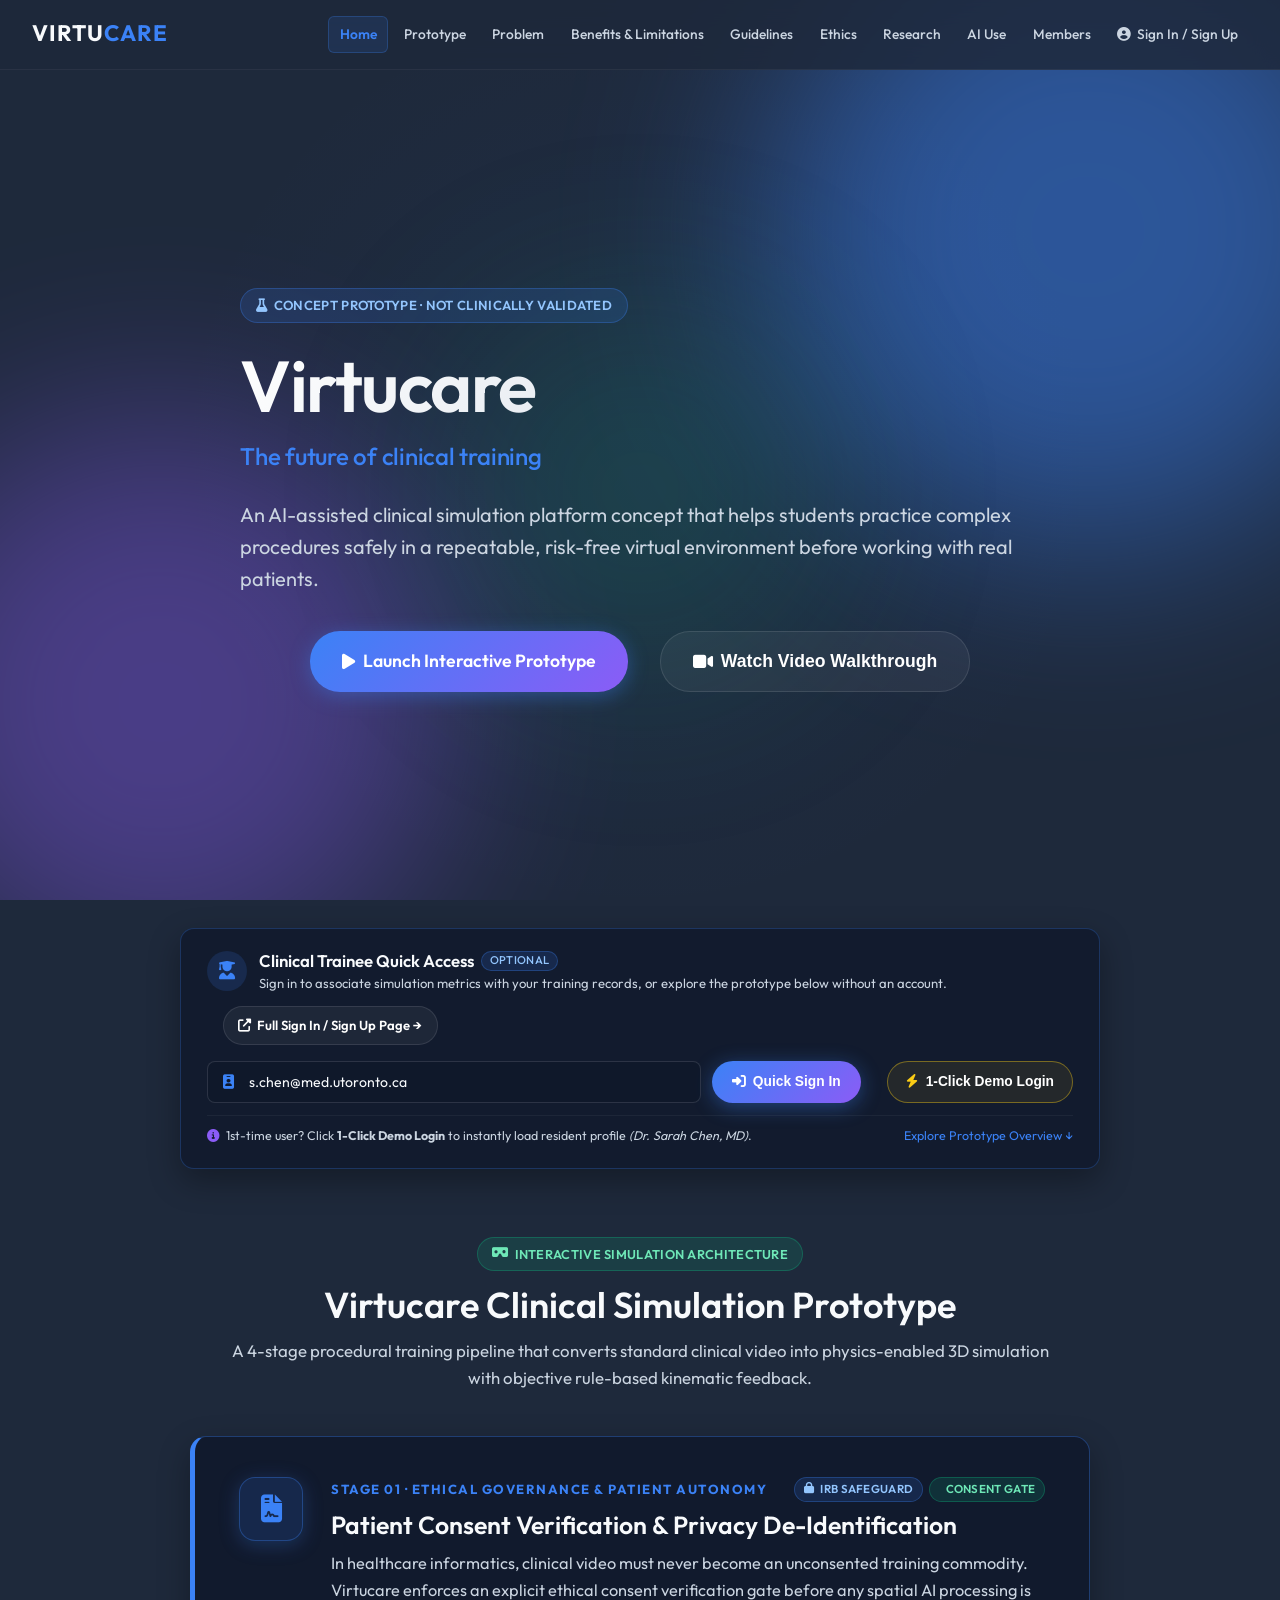
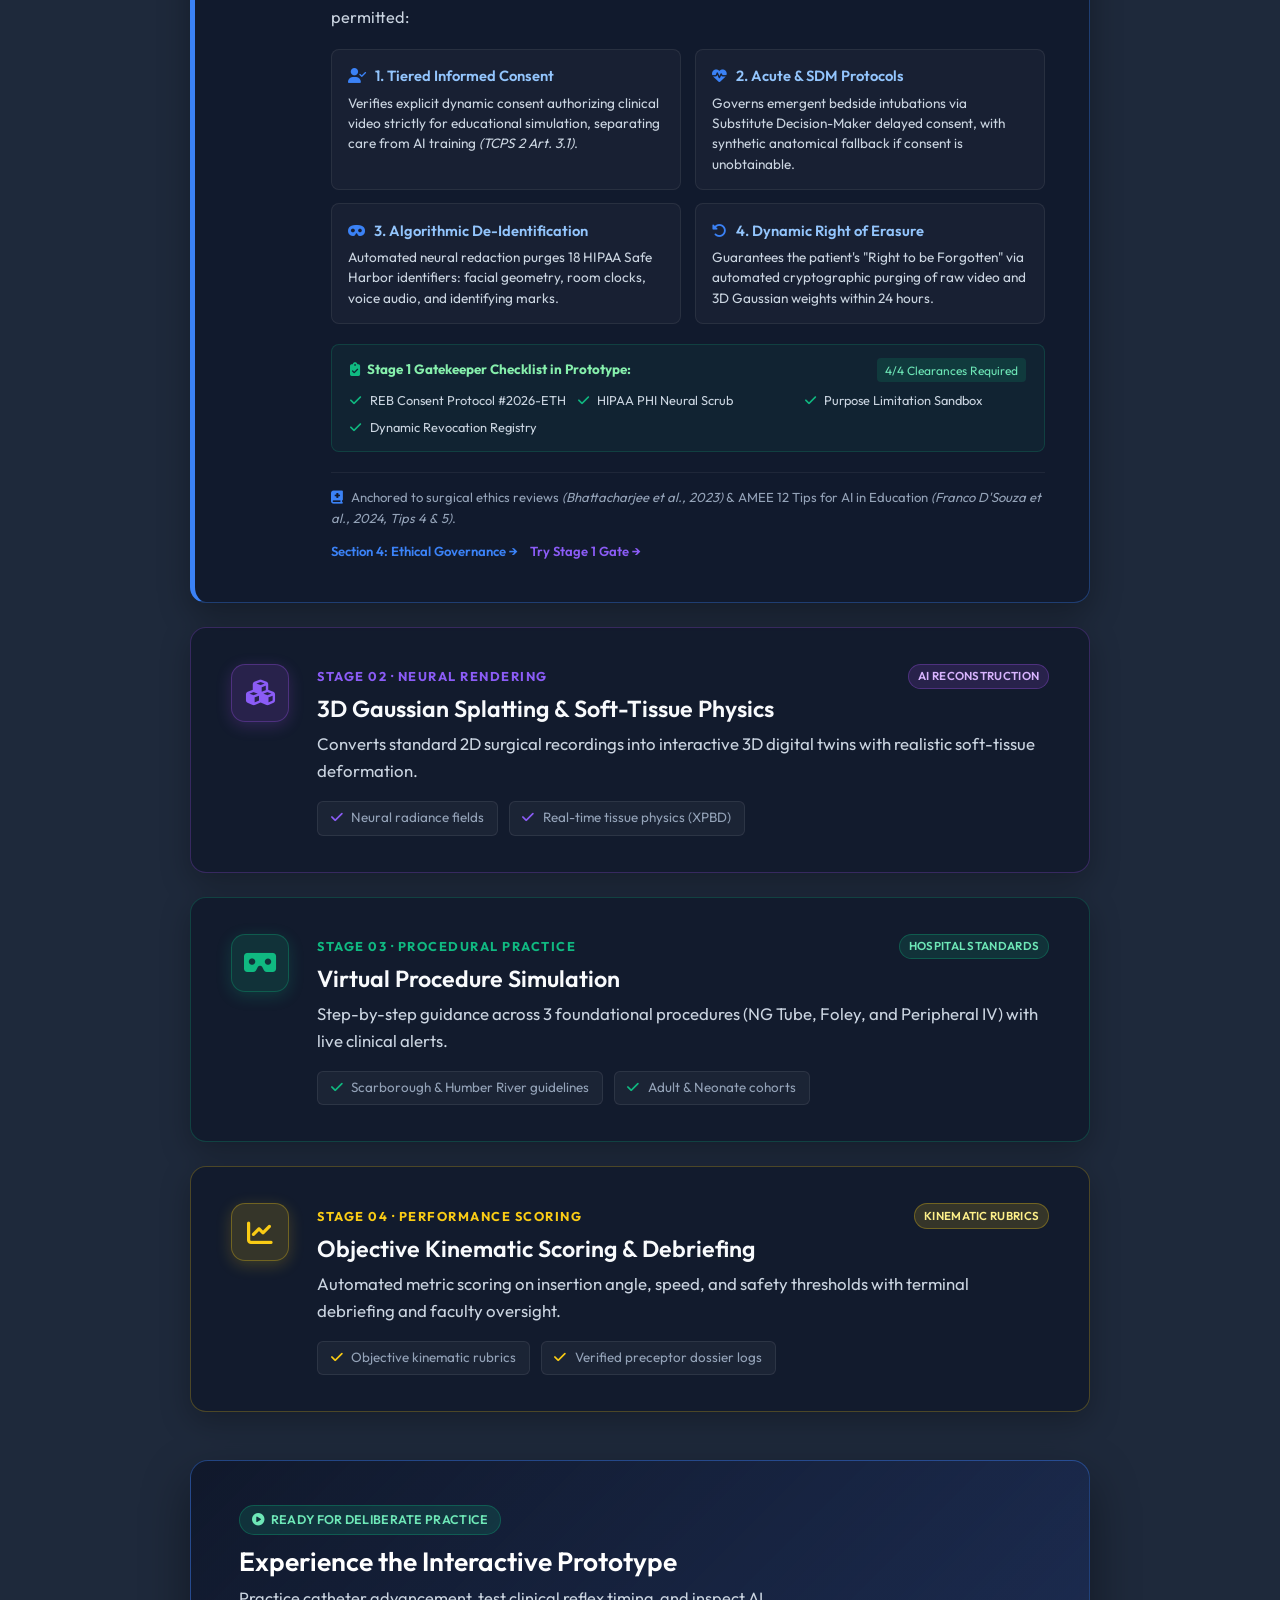
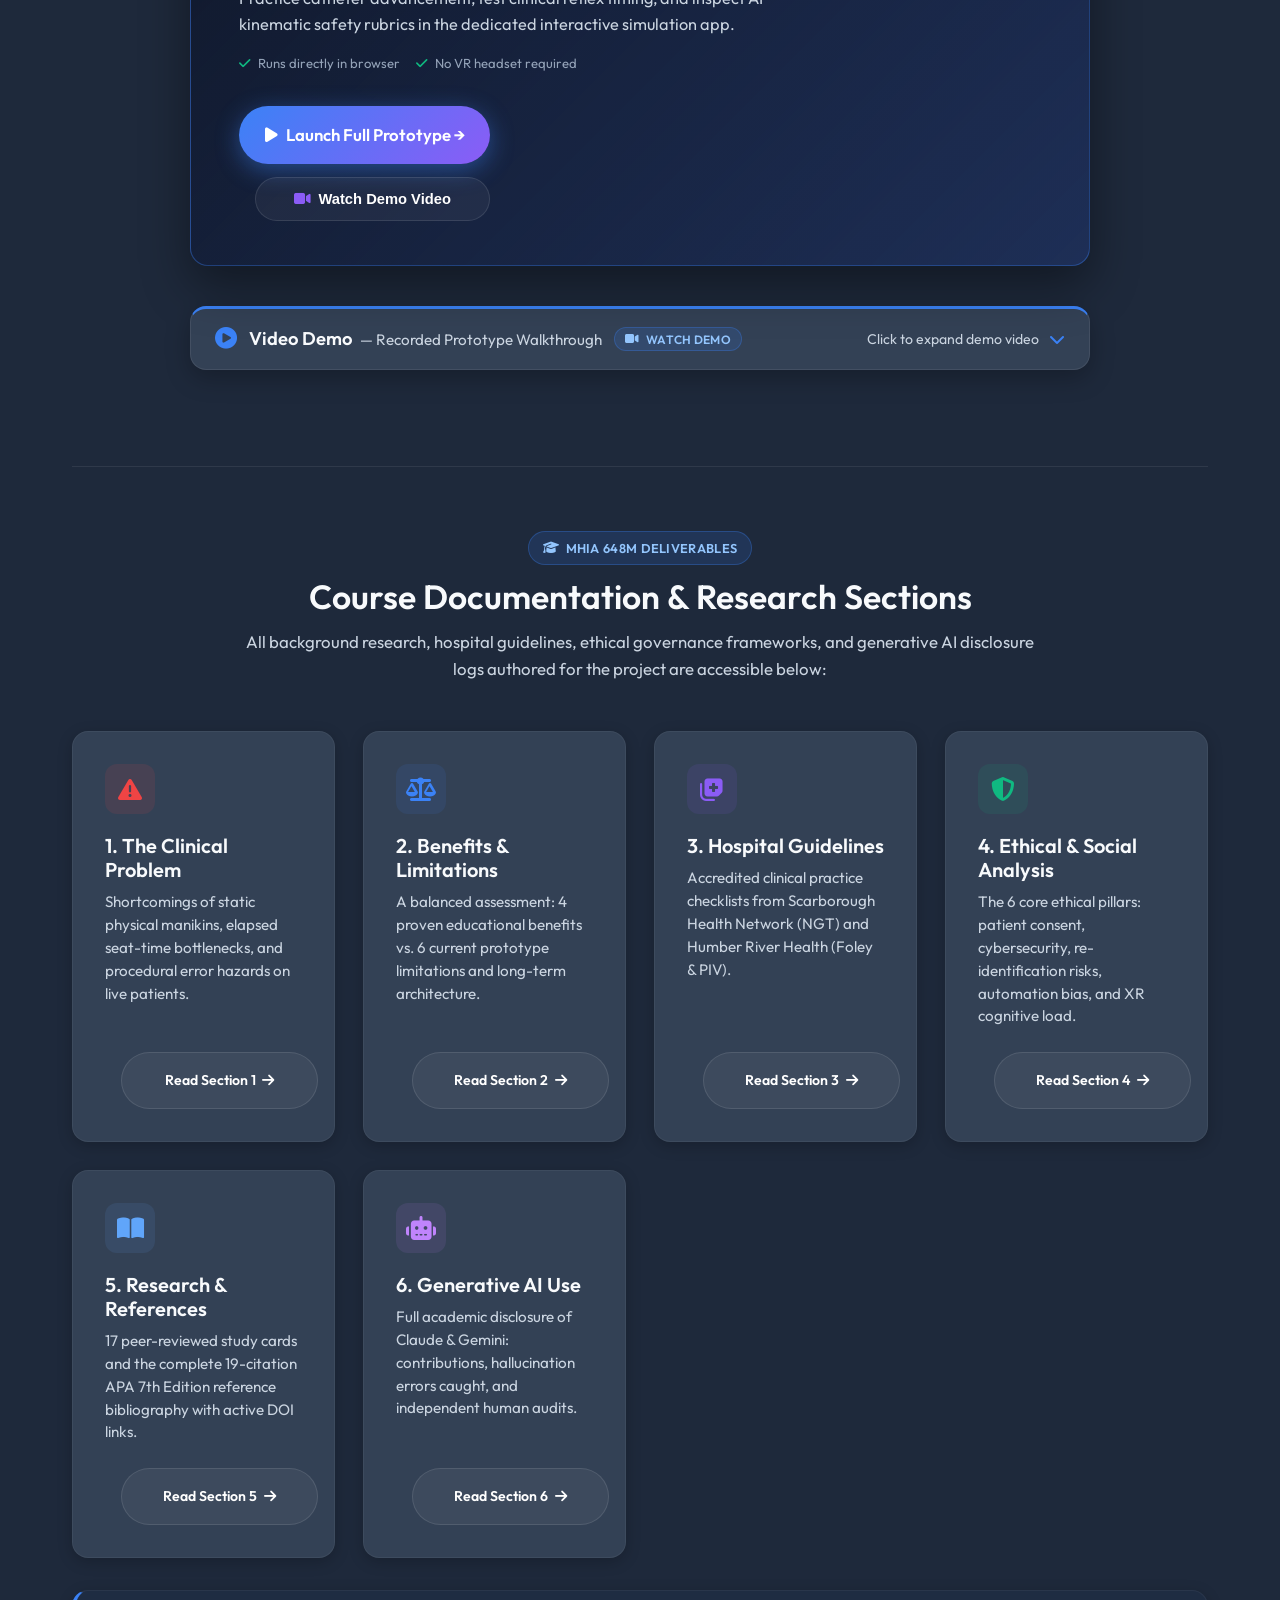
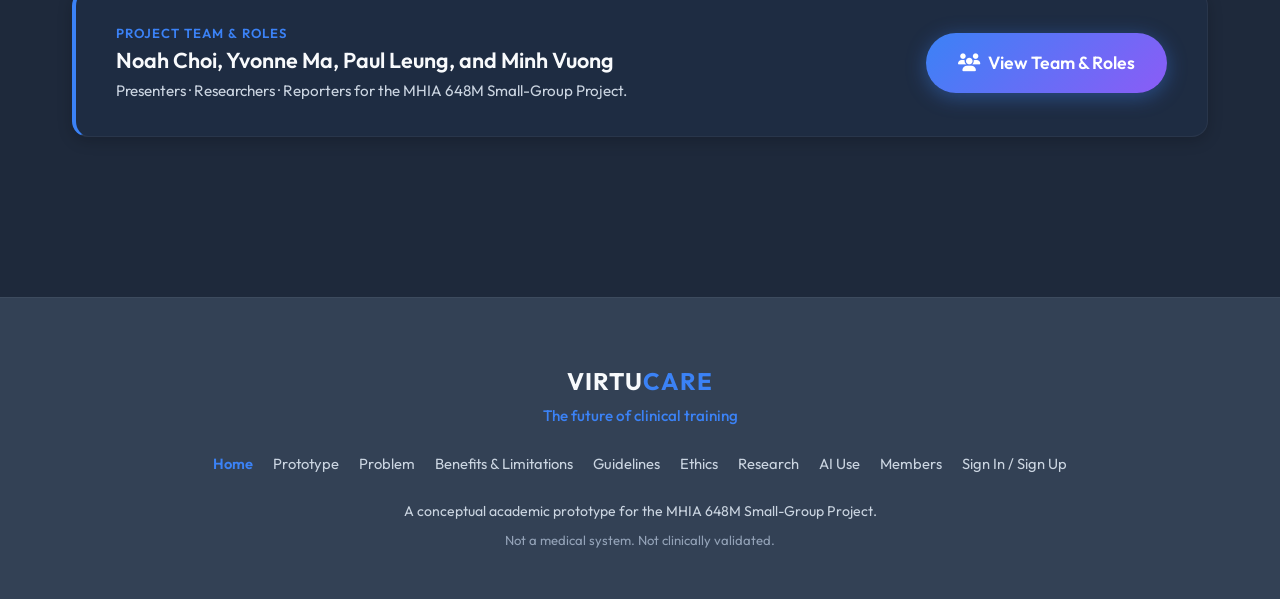
==== commit b3c89c44: "consent" ====
--- a/index.html
+++ b/index.html
@@ -11,14 +11,15 @@
   <link rel="stylesheet" href="./assets/css/app.css">
   <link rel="icon" type="image/svg+xml" href="./assets/img/favicon.svg">
 </head>
-<body data-mode="app" data-page="prototype">
+<body data-mode="app" data-page="home">
 
   <!-- Navigation -->
   <nav class="navbar">
     <div class="container">
       <div class="logo"><a href="index.html" style="color: inherit; text-decoration: none;">VIRTU<span>CARE</span></a></div>
       <div class="nav-links">
-        <a href="index.html" class="active">Prototype</a>
+        <a href="index.html" class="active">Home</a>
+        <a href="pages/prototype.html">Prototype</a>
         <a href="pages/problem.html">Problem</a>
         <a href="pages/benefits-limitations.html">Benefits &amp; Limitations</a>
         <a href="pages/guidelines.html">Guidelines</a>
@@ -50,7 +51,7 @@
           An AI-assisted clinical simulation platform concept that helps students practice complex procedures safely in a repeatable, risk-free virtual environment before working with real patients.
         </p>
         <div class="cta" style="display: flex; gap: 1rem; justify-content: center; flex-wrap: wrap;">
-          <a class="btn btn-primary" href="#prototype-section">
+          <a class="btn btn-primary" href="pages/prototype.html">
             <i class="fas fa-play" style="margin-right: 0.5rem;"></i> Launch Interactive Prototype
           </a>
           <button type="button" class="btn btn-secondary" id="hero-watch-demo-btn">
@@ -64,184 +65,75 @@
   <!-- Main Prototype Experience -->
   <main id="main">
 
-    <!-- Trainee Sign In / Sign Up Access Card -->
-    <section id="trainee-access" style="padding: 2.25rem 0 1rem;">
+    <!-- Trainee Sign In / Quick Access Section -->
+    <section id="trainee-access" style="padding: 1.75rem 0 0.75rem;">
       <div class="container">
-        <div class="portal-card" id="home-portal-card" style="max-width: 920px; margin: 0 auto; background: rgba(15, 23, 42, 0.75); border: 1px solid rgba(59, 130, 246, 0.28); box-shadow: 0 12px 36px rgba(0,0,0,0.35);">
+        <div class="portal-card" id="home-portal-card" style="max-width: 920px; margin: 0 auto; background: rgba(15, 23, 42, 0.72); border: 1px solid rgba(59, 130, 246, 0.25); border-radius: 14px; padding: 1.35rem 1.6rem; box-shadow: 0 12px 32px rgba(0,0,0,0.32); backdrop-filter: blur(10px);">
           
-          <!-- Card Header -->
-          <div style="display: flex; justify-content: space-between; align-items: center; flex-wrap: wrap; gap: 1rem; margin-bottom: 1.5rem; padding-bottom: 1.25rem; border-bottom: 1px solid rgba(255,255,255,0.08);">
-            <div style="display: flex; align-items: center; gap: 0.85rem;">
-              <div style="width: 46px; height: 46px; border-radius: 50%; background: rgba(59, 130, 246, 0.15); display: flex; align-items: center; justify-content: center; color: var(--primary); font-size: 1.25rem;">
-                <i class="fas fa-user-graduate"></i>
-              </div>
-              <div>
-                <h3 style="margin: 0; font-size: 1.15rem; color: var(--text-main);">Clinical Student &amp; Healthcare Trainee Portal</h3>
-                <p style="margin: 0.2rem 0 0; font-size: 0.86rem; color: var(--text-muted);">
-                  Sign in or register to log simulation attempts, inspect AI kinematic feedback, and view preceptor evaluations.
-                </p>
-              </div>
-            </div>
-            <a href="pages/student-portal.html" class="btn btn-secondary btn-sm" style="font-size: 0.84rem; display: inline-flex; align-items: center; gap: 0.4rem;">
-              <i class="fas fa-external-link-alt"></i> Full Portal &amp; Dossier &rarr;
-            </a>
-          </div>
-
-          <!-- Tabs: Sign In / Sign Up -->
-          <div class="portal-tabs" id="home-portal-tab-group" style="margin-bottom: 1.5rem;">
-            <button type="button" class="portal-tab-btn active" id="home-tab-signin-btn">
-              <i class="fas fa-sign-in-alt"></i> Sign In
-            </button>
-            <button type="button" class="portal-tab-btn" id="home-tab-signup-btn">
-              <i class="fas fa-user-plus"></i> Sign Up (New Registration)
-            </button>
-          </div>
-
-          <!-- Sign In Form -->
-          <form id="home-form-signin" onsubmit="event.preventDefault(); window.handleHomeAuth('signin');">
-            <div class="portal-grid-2">
-              <div class="portal-field">
-                <label class="portal-label" for="home-signin-email">
-                  <i class="fas fa-envelope" style="color: var(--primary);"></i> Institutional Email or Student ID
-                </label>
-                <input type="text" id="home-signin-email" class="portal-input" value="s.chen@med.utoronto.ca" placeholder="e.g. s.chen@med.utoronto.ca or SHN-89214" required>
-              </div>
-
-              <div class="portal-field">
-                <label class="portal-label" for="home-signin-hospital">
-                  <i class="fas fa-hospital" style="color: var(--secondary);"></i> Teaching Hospital / Academic Institution
-                </label>
-                <select id="home-signin-hospital" class="portal-select" required>
-                  <option value="Scarborough Health Network">Scarborough Health Network (SHN)</option>
-                  <option value="Humber River Health">Humber River Health (HRH)</option>
-                  <option value="University of Toronto">University of Toronto Faculty of Medicine</option>
-                  <option value="Sunnybrook Health Sciences Centre">Sunnybrook Health Sciences Centre</option>
-                  <option value="University Health Network">University Health Network (UHN)</option>
-                  <option value="Michael Garron Hospital">Michael Garron Hospital</option>
-                </select>
-              </div>
-            </div>
-
-            <div class="portal-field">
-              <label class="portal-label" for="home-signin-password">
-                <i class="fas fa-lock" style="color: var(--accent);"></i> Simulation Password
-              </label>
-              <input type="password" id="home-signin-password" class="portal-input" value="demo12345" placeholder="Enter password (demo: any value)" required>
-            </div>
-
-            <div style="display: flex; justify-content: space-between; align-items: center; margin: 0.25rem 0 1.25rem;">
-              <label style="display: flex; align-items: center; gap: 0.45rem; font-size: 0.86rem; color: var(--text-muted); cursor: pointer;">
-                <input type="checkbox" checked style="accent-color: var(--primary);"> Remember workstation session
-              </label>
-              <a href="javascript:void(0)" onclick="alert('Demo reset instructions sent to institutional email.')" style="font-size: 0.84rem; color: var(--primary); text-decoration: none;">Forgot password?</a>
-            </div>
-
-            <div style="display: flex; gap: 0.75rem; flex-wrap: wrap;">
-              <button type="submit" class="btn btn-primary" style="flex: 1; min-width: 220px; justify-content: center; padding: 0.75rem 1.25rem;">
-                <i class="fas fa-sign-in-alt" style="margin-right: 0.4rem;"></i> Sign In &amp; Launch Simulation
-              </button>
-              <button type="button" class="btn btn-secondary" id="home-demo-login-btn" style="justify-content: center; padding: 0.75rem 1.1rem;">
-                <i class="fas fa-bolt" style="color: #facc15; margin-right: 0.4rem;"></i> 1-Click Demo Login
-              </button>
-              <a href="pages/student-portal.html#records" class="btn btn-secondary" style="justify-content: center; padding: 0.75rem 1.1rem;">
-                <i class="fas fa-clipboard-check" style="margin-right: 0.4rem;"></i> Trainee Records &amp; Feedback Dossier &rarr;
-              </a>
-            </div>
-          </form>
-
-          <!-- Sign Up Form -->
-          <form id="home-form-signup" style="display: none;" onsubmit="event.preventDefault(); window.handleHomeAuth('signup');">
-            <div class="portal-grid-2">
-              <div class="portal-field">
-                <label class="portal-label" for="home-signup-name">
-                  <i class="fas fa-user" style="color: var(--primary);"></i> Full Legal Name &amp; Degree
-                </label>
-                <input type="text" id="home-signup-name" class="portal-input" placeholder="e.g. Dr. Alex Mercer, MD" required>
-              </div>
-
-              <div class="portal-field">
-                <label class="portal-label" for="home-signup-role">
-                  <i class="fas fa-id-badge" style="color: var(--primary);"></i> Trainee Role / Stage
-                </label>
-                <select id="home-signup-role" class="portal-select" required>
-                  <option value="Medical Resident (PGY-1)">Medical Resident (PGY-1)</option>
-                  <option value="Medical Resident (PGY-2)" selected>Medical Resident (PGY-2)</option>
-                  <option value="Senior Resident (PGY-3+)">Senior Resident (PGY-3+)</option>
-                  <option value="Clinical Fellow">Clinical Fellow</option>
-                  <option value="Medical Student (Clerkship)">Medical Student (Clerkship)</option>
-                  <option value="Advanced Practice Nursing Trainee">Advanced Practice Nursing Trainee</option>
-                </select>
-              </div>
-            </div>
-
-            <div class="portal-grid-2">
-              <div class="portal-field">
-                <label class="portal-label" for="home-signup-hospital">
-                  <i class="fas fa-hospital-user" style="color: var(--secondary);"></i> Teaching Hospital / Clinical Site
-                </label>
-                <select id="home-signup-hospital" class="portal-select" required>
-                  <option value="Scarborough Health Network">Scarborough Health Network (SHN)</option>
-                  <option value="Humber River Health">Humber River Health (HRH)</option>
-                  <option value="University of Toronto">University of Toronto Faculty of Medicine</option>
-                  <option value="Sunnybrook Health Sciences Centre">Sunnybrook Health Sciences Centre</option>
-                  <option value="University Health Network">University Health Network (UHN)</option>
-                  <option value="Michael Garron Hospital">Michael Garron Hospital</option>
-                </select>
-              </div>
-
-              <div class="portal-field">
-                <label class="portal-label" for="home-signup-id">
-                  <i class="fas fa-hashtag" style="color: var(--secondary);"></i> Trainee ID / License #
-                </label>
-                <input type="text" id="home-signup-id" class="portal-input" placeholder="e.g. SHN-RES-91820" required>
-              </div>
-            </div>
-
-            <div class="portal-grid-2">
-              <div class="portal-field">
-                <label class="portal-label" for="home-signup-password">
-                  <i class="fas fa-lock" style="color: var(--accent);"></i> Create Password
-                </label>
-                <input type="password" id="home-signup-password" class="portal-input" placeholder="At least 8 characters" required>
-              </div>
-
-              <div class="portal-field">
-                <label class="portal-label" for="home-signup-mentor">
-                  <i class="fas fa-user-tie" style="color: var(--secondary);"></i> Supervising Preceptor
-                </label>
-                <input type="text" id="home-signup-mentor" class="portal-input" placeholder="e.g. Dr. D. Cook, MD" required>
-              </div>
-            </div>
-
-            <label class="portal-checkbox-label" style="font-size: 0.86rem; color: var(--text-muted); display: flex; align-items: flex-start; gap: 0.5rem; margin-bottom: 1.25rem;">
-              <input type="checkbox" required style="margin-top: 0.2rem; accent-color: var(--primary);">
-              <span>I confirm I am an authorized healthcare trainee and agree to practice according to hospital procedural standards. (Concept prototype; no real patient data stored).</span>
-            </label>
-
-            <div style="display: flex; gap: 0.75rem; flex-wrap: wrap;">
-              <button type="submit" class="btn btn-primary" style="flex: 1; min-width: 220px; justify-content: center; padding: 0.75rem 1.25rem;">
-                <i class="fas fa-user-plus" style="margin-right: 0.4rem;"></i> Register Trainee Account
-              </button>
-              <button type="button" class="btn btn-secondary" id="home-toggle-to-signin-btn" style="justify-content: center; padding: 0.75rem 1.1rem;">
-                Already Registered? Sign In
-              </button>
-            </div>
-          </form>
+          <!-- Streamlined Unauthenticated Quick Access Bar -->
+          <div id="home-unauth-container">
+            <!-- Header Row -->
+            <div style="display: flex; justify-content: space-between; align-items: center; flex-wrap: wrap; gap: 0.85rem; margin-bottom: 1rem;">
+              <div style="display: flex; align-items: center; gap: 0.75rem;">
+                <div style="width: 40px; height: 40px; border-radius: 50%; background: rgba(59, 130, 246, 0.15); display: flex; align-items: center; justify-content: center; color: var(--primary); font-size: 1.15rem; flex-shrink: 0;">
+                  <i class="fas fa-user-graduate"></i>
+                </div>
+                <div>
+                  <h3 style="margin: 0; font-size: 1.05rem; font-weight: 600; color: var(--text-main); display: flex; align-items: center; gap: 0.45rem;">
+                    Clinical Trainee Quick Access
+                    <span class="research-badge research-badge-blue" style="font-size: 0.7rem; padding: 0.15rem 0.5rem; font-weight: 500;">Optional</span>
+                  </h3>
+                  <p style="margin: 0.2rem 0 0; font-size: 0.82rem; color: var(--text-muted); line-height: 1.4;">
+                    Sign in to associate simulation metrics with your training records, or explore the prototype below without an account.
+                  </p>
+                </div>
+              </div>
+              <a href="pages/student-portal.html" class="btn btn-secondary btn-sm" style="font-size: 0.82rem; display: inline-flex; align-items: center; gap: 0.4rem; padding: 0.5rem 0.9rem;">
+                <i class="fas fa-external-link-alt"></i> Full Sign In / Sign Up Page &rarr;
+              </a>
+            </div>
+
+            <!-- 1-Line Quick Access Form -->
+            <form id="home-form-signin" onsubmit="event.preventDefault(); window.handleHomeAuth('signin');" style="margin: 0;">
+              <div style="display: flex; gap: 0.65rem; align-items: center; flex-wrap: wrap;">
+                <div style="position: relative; flex: 1; min-width: 250px;">
+                  <i class="fas fa-id-badge" style="position: absolute; left: 1rem; top: 50%; transform: translateY(-50%); color: var(--primary); font-size: 0.9rem; pointer-events: none;"></i>
+                  <input type="text" id="home-signin-email" class="portal-input" value="s.chen@med.utoronto.ca" placeholder="Institutional Email or Student ID (e.g. s.chen@med.utoronto.ca)" required style="padding-left: 2.6rem; height: 42px; font-size: 0.88rem;">
+                </div>
+                <button type="submit" class="btn btn-primary btn-sm" style="height: 42px; padding: 0 1.25rem; font-size: 0.86rem; display: inline-flex; align-items: center; justify-content: center; gap: 0.45rem; white-space: nowrap;">
+                  <i class="fas fa-sign-in-alt"></i> Quick Sign In
+                </button>
+                <button type="button" class="btn btn-secondary btn-sm" id="home-demo-login-btn" style="height: 42px; padding: 0 1.15rem; font-size: 0.86rem; display: inline-flex; align-items: center; justify-content: center; gap: 0.45rem; white-space: nowrap; border-color: rgba(250, 204, 21, 0.4); background: rgba(250, 204, 21, 0.08);">
+                  <i class="fas fa-bolt" style="color: #facc15;"></i> 1-Click Demo Login
+                </button>
+              </div>
+            </form>
+
+            <div style="display: flex; justify-content: space-between; align-items: center; margin-top: 0.75rem; padding-top: 0.65rem; border-top: 1px solid rgba(255,255,255,0.05); font-size: 0.78rem; color: var(--text-muted); flex-wrap: wrap; gap: 0.5rem;">
+              <span><i class="fas fa-info-circle" style="color: var(--secondary); margin-right: 0.3rem;"></i> 1st-time user? Click <strong>1-Click Demo Login</strong> to instantly load resident profile <em>(Dr. Sarah Chen, MD)</em>.</span>
+              <a href="#prototype-section" style="color: var(--primary); text-decoration: none; display: inline-flex; align-items: center; gap: 0.25rem;">
+                Explore Prototype Overview &darr;
+              </a>
+            </div>
+          </div>
 
           <!-- Authenticated State (shown once signed in) -->
-          <div id="home-auth-state" style="display: none; padding-top: 0.25rem;">
-            <div style="background: rgba(16, 185, 129, 0.08); border: 1px solid rgba(16, 185, 129, 0.25); border-radius: 8px; padding: 1.25rem 1.5rem; display: flex; justify-content: space-between; align-items: center; flex-wrap: wrap; gap: 1rem;">
+          <div id="home-auth-state" style="display: none;">
+            <div style="background: rgba(16, 185, 129, 0.08); border: 1px solid rgba(16, 185, 129, 0.25); border-radius: 10px; padding: 0.95rem 1.25rem; display: flex; justify-content: space-between; align-items: center; flex-wrap: wrap; gap: 0.85rem;">
               <div style="display: flex; align-items: center; gap: 0.85rem;">
-                <div style="width: 48px; height: 48px; border-radius: 50%; background: linear-gradient(135deg, #3b82f6, #10b981); color: #fff; font-weight: 700; display: flex; align-items: center; justify-content: center; font-size: 1.15rem;" id="home-auth-avatar">SC</div>
+                <div style="width: 42px; height: 42px; border-radius: 50%; background: linear-gradient(135deg, #3b82f6, #10b981); color: #fff; font-weight: 700; display: flex; align-items: center; justify-content: center; font-size: 1rem; box-shadow: 0 4px 12px rgba(16, 185, 129, 0.25);" id="home-auth-avatar">SC</div>
                 <div>
-                  <div style="font-size: 1.1rem; font-weight: 600; color: var(--text-main);" id="home-auth-name">Dr. Sarah Chen, MD</div>
-                  <div style="font-size: 0.84rem; color: #86efac;" id="home-auth-details">Medical Resident (PGY-2) · Scarborough Health Network · Workstation Active</div>
-                </div>
-              </div>
-              <div style="display: flex; gap: 0.6rem; flex-wrap: wrap;">
-                <a href="#prototype-section" class="btn btn-primary btn-sm"><i class="fas fa-play" style="margin-right: 0.35rem;"></i> Jump to Simulation &darr;</a>
-                <a href="pages/student-portal.html#records" class="btn btn-secondary btn-sm"><i class="fas fa-clipboard-list" style="margin-right: 0.35rem;"></i> Trainee Dossier &rarr;</a>
-                <button type="button" class="btn btn-secondary btn-sm" id="home-auth-signout-btn"><i class="fas fa-sign-out-alt"></i> Sign Out / Switch</button>
+                  <div style="font-size: 1rem; font-weight: 600; color: var(--text-main); display: flex; align-items: center; gap: 0.5rem;">
+                    <span id="home-auth-name">Dr. Sarah Chen, MD</span>
+                    <span style="display: inline-block; width: 7px; height: 7px; border-radius: 50%; background: #10b981; box-shadow: 0 0 8px #10b981;"></span>
+                  </div>
+                  <div style="font-size: 0.8rem; color: #86efac;" id="home-auth-details">Medical Resident (PGY-2) · Scarborough Health Network · Workstation Active</div>
+                </div>
+              </div>
+              <div style="display: flex; gap: 0.55rem; flex-wrap: wrap;">
+                <a href="pages/prototype.html" class="btn btn-primary btn-sm" style="font-size: 0.82rem; padding: 0.45rem 0.9rem;"><i class="fas fa-play" style="margin-right: 0.35rem;"></i> Launch Simulation &rarr;</a>
+                <a href="pages/student-portal.html#records" class="btn btn-secondary btn-sm" style="font-size: 0.82rem; padding: 0.45rem 0.9rem;"><i class="fas fa-clipboard-list" style="margin-right: 0.35rem;"></i> Trainee Dossier &rarr;</a>
+                <button type="button" class="btn btn-secondary btn-sm" id="home-auth-signout-btn" style="font-size: 0.82rem; padding: 0.45rem 0.85rem;"><i class="fas fa-sign-out-alt"></i> Sign Out / Switch</button>
               </div>
             </div>
           </div>
@@ -250,21 +142,224 @@
       </div>
     </section>
 
-        <section id="prototype-section" class="section" style="padding-top: 3rem; min-height: 80vh;">
+    <!-- Prototype Introduction Section -->
+    <section id="prototype-section" class="section" style="padding-top: 3.5rem;">
       <div class="container">
         
-        <div style="text-align: center; margin-bottom: 3rem;">
+        <!-- Section Header -->
+        <div style="text-align: center; margin-bottom: 2.75rem;">
           <span class="research-badge research-badge-green" style="font-size: 0.8rem; padding: 0.35rem 0.85rem; margin-bottom: 0.75rem; display: inline-flex; align-items: center; gap: 0.4rem;">
-            <i class="fas fa-microchip"></i> Live Interactive Demo
+            <i class="fas fa-vr-cardboard"></i> Interactive Simulation Architecture
           </span>
           <h2 style="font-size: 2.25rem; margin-bottom: 0.75rem;">Virtucare Clinical Simulation Prototype</h2>
-          <p style="color: var(--text-muted); font-size: 1.1rem; max-width: 800px; margin: 0 auto; line-height: 1.6;">
-            A simulated walkthrough of clinical practice guidelines, virtual procedure simulation checkpoints, and objective rule-based kinematic feedback across three foundational procedures.
+          <p style="color: var(--text-muted); font-size: 1.05rem; max-width: 820px; margin: 0 auto; line-height: 1.6;">
+            A 4-stage procedural training pipeline that converts standard clinical video into physics-enabled 3D simulation with objective rule-based kinematic feedback.
           </p>
         </div>
 
-        <!-- Collapsible Video Demo Dropdown -->
-        <div class="video-demo-dropdown" id="video-demo-dropdown" style="margin-bottom: 3rem;">
+        <!-- Vertical Stack of 4 Big Spacious Pipeline Frames -->
+        <div style="max-width: 900px; margin: 0 auto 3rem; display: flex; flex-direction: column; gap: 1.5rem;">
+          
+          <!-- Frame 1: Ethical Consent & De-Identification Gate -->
+          <div class="card" style="padding: 2.5rem 2.75rem; background: rgba(15, 23, 42, 0.78); border: 1px solid rgba(59, 130, 246, 0.35); border-left: 5px solid var(--primary); border-radius: 16px; box-shadow: 0 12px 32px rgba(0,0,0,0.3);">
+            <div style="display: flex; align-items: flex-start; gap: 1.75rem; flex-wrap: wrap;">
+              <div style="width: 64px; height: 64px; border-radius: 16px; background: rgba(59, 130, 246, 0.15); border: 1px solid rgba(59, 130, 246, 0.35); display: flex; align-items: center; justify-content: center; color: var(--primary); font-size: 1.75rem; flex-shrink: 0; box-shadow: 0 4px 20px rgba(59, 130, 246, 0.25);">
+                <i class="fas fa-file-contract"></i>
+              </div>
+              <div style="flex: 1; min-width: 280px;">
+                <div style="display: flex; justify-content: space-between; align-items: center; margin-bottom: 0.5rem; flex-wrap: wrap; gap: 0.5rem;">
+                  <span style="font-size: 0.82rem; font-weight: 700; color: var(--primary); letter-spacing: 1.5px; text-transform: uppercase;">
+                    Stage 01 · Ethical Governance &amp; Patient Autonomy
+                  </span>
+                  <div style="display: flex; gap: 0.4rem; flex-wrap: wrap;">
+                    <span class="research-badge research-badge-blue" style="font-size: 0.72rem; padding: 0.15rem 0.55rem;"><i class="fas fa-lock"></i> IRB Safeguard</span>
+                    <span class="research-badge research-badge-green" style="font-size: 0.72rem; padding: 0.15rem 0.55rem;"><i class="fas fa-check-shield"></i> Consent Gate</span>
+                  </div>
+                </div>
+                
+                <h3 style="font-size: 1.55rem; color: var(--text-main); margin: 0 0 0.65rem 0; font-weight: 600;">
+                  Patient Consent Verification &amp; Privacy De-Identification
+                </h3>
+                
+                <p style="color: #cbd5e1; font-size: 1.02rem; line-height: 1.65; margin: 0 0 1.15rem 0;">
+                  In healthcare informatics, clinical video must never become an unconsented training commodity. Virtucare enforces an explicit ethical consent verification gate before any spatial AI processing is permitted:
+                </p>
+
+                <!-- 4 Pillars of Consent & Ethics in Virtucare -->
+                <div style="display: grid; grid-template-columns: repeat(auto-fit, minmax(240px, 1fr)); gap: 0.85rem; margin-bottom: 1.25rem;">
+                  <div style="background: rgba(255,255,255,0.03); border: 1px solid rgba(255,255,255,0.07); border-radius: 8px; padding: 0.9rem 1rem;">
+                    <div style="font-size: 0.92rem; font-weight: 600; color: #93c5fd; margin-bottom: 0.3rem;">
+                      <i class="fas fa-user-check" style="color: var(--primary); margin-right: 0.4rem;"></i> 1. Tiered Informed Consent
+                    </div>
+                    <div style="font-size: 0.85rem; color: var(--text-muted); line-height: 1.5;">
+                      Verifies explicit dynamic consent authorizing clinical video strictly for educational simulation, separating care from AI training <em>(TCPS 2 Art. 3.1)</em>.
+                    </div>
+                  </div>
+
+                  <div style="background: rgba(255,255,255,0.03); border: 1px solid rgba(255,255,255,0.07); border-radius: 8px; padding: 0.9rem 1rem;">
+                    <div style="font-size: 0.92rem; font-weight: 600; color: #93c5fd; margin-bottom: 0.3rem;">
+                      <i class="fas fa-heartbeat" style="color: var(--primary); margin-right: 0.4rem;"></i> 2. Acute &amp; SDM Protocols
+                    </div>
+                    <div style="font-size: 0.85rem; color: var(--text-muted); line-height: 1.5;">
+                      Governs emergent bedside intubations via Substitute Decision-Maker delayed consent, with synthetic anatomical fallback if consent is unobtainable.
+                    </div>
+                  </div>
+
+                  <div style="background: rgba(255,255,255,0.03); border: 1px solid rgba(255,255,255,0.07); border-radius: 8px; padding: 0.9rem 1rem;">
+                    <div style="font-size: 0.92rem; font-weight: 600; color: #93c5fd; margin-bottom: 0.3rem;">
+                      <i class="fas fa-mask" style="color: var(--primary); margin-right: 0.4rem;"></i> 3. Algorithmic De-Identification
+                    </div>
+                    <div style="font-size: 0.85rem; color: var(--text-muted); line-height: 1.5;">
+                      Automated neural redaction purges 18 HIPAA Safe Harbor identifiers: facial geometry, room clocks, voice audio, and identifying marks.
+                    </div>
+                  </div>
+
+                  <div style="background: rgba(255,255,255,0.03); border: 1px solid rgba(255,255,255,0.07); border-radius: 8px; padding: 0.9rem 1rem;">
+                    <div style="font-size: 0.92rem; font-weight: 600; color: #93c5fd; margin-bottom: 0.3rem;">
+                      <i class="fas fa-undo-alt" style="color: var(--primary); margin-right: 0.4rem;"></i> 4. Dynamic Right of Erasure
+                    </div>
+                    <div style="font-size: 0.85rem; color: var(--text-muted); line-height: 1.5;">
+                      Guarantees the patient's "Right to be Forgotten" via automated cryptographic purging of raw video and 3D Gaussian weights within 24 hours.
+                    </div>
+                  </div>
+                </div>
+
+                <!-- Live Checklist Preview -->
+                <div style="background: rgba(16, 185, 129, 0.06); border: 1px solid rgba(16, 185, 129, 0.2); border-radius: 8px; padding: 0.85rem 1.15rem; margin-bottom: 1.25rem;">
+                  <div style="display: flex; justify-content: space-between; align-items: center; margin-bottom: 0.5rem; flex-wrap: wrap; gap: 0.5rem;">
+                    <span style="font-size: 0.84rem; font-weight: 700; color: #86efac; display: flex; align-items: center; gap: 0.4rem;">
+                      <i class="fas fa-clipboard-check" style="color: #10b981;"></i> Stage 1 Gatekeeper Checklist in Prototype:
+                    </span>
+                    <span style="font-size: 0.75rem; color: #6ee7b7; background: rgba(16, 185, 129, 0.15); padding: 0.15rem 0.5rem; border-radius: 4px;">4/4 Clearances Required</span>
+                  </div>
+                  <div style="display: grid; grid-template-columns: repeat(auto-fit, minmax(200px, 1fr)); gap: 0.4rem; font-size: 0.8rem; color: #cbd5e1;">
+                    <div><i class="fas fa-check" style="color: #10b981; margin-right: 0.35rem;"></i> REB Consent Protocol #2026-ETH</div>
+                    <div><i class="fas fa-check" style="color: #10b981; margin-right: 0.35rem;"></i> HIPAA PHI Neural Scrub</div>
+                    <div><i class="fas fa-check" style="color: #10b981; margin-right: 0.35rem;"></i> Purpose Limitation Sandbox</div>
+                    <div><i class="fas fa-check" style="color: #10b981; margin-right: 0.35rem;"></i> Dynamic Revocation Registry</div>
+                  </div>
+                </div>
+
+                <!-- Ethical Citations & Deep Dive Link -->
+                <div style="display: flex; justify-content: space-between; align-items: center; flex-wrap: wrap; gap: 0.75rem; padding-top: 0.85rem; border-top: 1px solid rgba(255,255,255,0.06); font-size: 0.82rem; color: #94a3b8;">
+                  <span>
+                    <i class="fas fa-book-medical" style="color: var(--primary); margin-right: 0.35rem;"></i>
+                    Anchored to surgical ethics reviews <em>(Bhattacharjee et al., 2023)</em> &amp; AMEE 12 Tips for AI in Education <em>(Franco D'Souza et al., 2024, Tips 4 &amp; 5)</em>.
+                  </span>
+                  <div style="display: flex; gap: 0.75rem; align-items: center;">
+                    <a href="pages/ethics.html#ethics-privacy" style="color: var(--primary); text-decoration: none; font-weight: 600; display: inline-flex; align-items: center; gap: 0.35rem;">
+                      Section 4: Ethical Governance &rarr;
+                    </a>
+                    <a href="pages/prototype.html" style="color: var(--secondary); text-decoration: none; font-weight: 600; display: inline-flex; align-items: center; gap: 0.35rem;">
+                      Try Stage 1 Gate &rarr;
+                    </a>
+                  </div>
+                </div>
+
+              </div>
+            </div>
+          </div>
+
+          <!-- Frame 2 -->
+          <div class="card" style="padding: 2.25rem 2.5rem; background: rgba(15, 23, 42, 0.75); border: 1px solid rgba(168, 85, 247, 0.25); border-radius: 16px; box-shadow: 0 10px 30px rgba(0,0,0,0.25);">
+            <div style="display: flex; align-items: flex-start; gap: 1.75rem; flex-wrap: wrap;">
+              <div style="width: 58px; height: 58px; border-radius: 14px; background: rgba(168, 85, 247, 0.15); border: 1px solid rgba(168, 85, 247, 0.3); display: flex; align-items: center; justify-content: center; color: var(--secondary); font-size: 1.6rem; flex-shrink: 0; box-shadow: 0 4px 16px rgba(168, 85, 247, 0.2);">
+                <i class="fas fa-cubes"></i>
+              </div>
+              <div style="flex: 1; min-width: 260px;">
+                <div style="display: flex; justify-content: space-between; align-items: center; margin-bottom: 0.4rem; flex-wrap: wrap; gap: 0.5rem;">
+                  <span style="font-size: 0.8rem; font-weight: 700; color: var(--secondary); letter-spacing: 1.5px; text-transform: uppercase;">Stage 02 · Neural Rendering</span>
+                  <span class="research-badge" style="background: rgba(168, 85, 247, 0.15); color: #d8b4fe; border: 1px solid rgba(168, 85, 247, 0.3); font-size: 0.72rem; padding: 0.15rem 0.55rem;">AI Reconstruction</span>
+                </div>
+                <h3 style="font-size: 1.45rem; color: var(--text-main); margin: 0 0 0.5rem 0; font-weight: 600;">3D Gaussian Splatting &amp; Soft-Tissue Physics</h3>
+                <p style="color: var(--text-muted); font-size: 1.05rem; line-height: 1.6; margin: 0 0 1rem 0;">
+                  Converts standard 2D surgical recordings into interactive 3D digital twins with realistic soft-tissue deformation.
+                </p>
+                <div style="display: flex; gap: 0.65rem; flex-wrap: wrap;">
+                  <span style="background: rgba(255,255,255,0.04); border: 1px solid rgba(255,255,255,0.08); padding: 0.35rem 0.8rem; border-radius: 6px; font-size: 0.84rem; color: #94a3b8;"><i class="fas fa-check" style="color: var(--secondary); margin-right: 0.35rem;"></i> Neural radiance fields</span>
+                  <span style="background: rgba(255,255,255,0.04); border: 1px solid rgba(255,255,255,0.08); padding: 0.35rem 0.8rem; border-radius: 6px; font-size: 0.84rem; color: #94a3b8;"><i class="fas fa-check" style="color: var(--secondary); margin-right: 0.35rem;"></i> Real-time tissue physics (XPBD)</span>
+                </div>
+              </div>
+            </div>
+          </div>
+
+          <!-- Frame 3 -->
+          <div class="card" style="padding: 2.25rem 2.5rem; background: rgba(15, 23, 42, 0.75); border: 1px solid rgba(16, 185, 129, 0.25); border-radius: 16px; box-shadow: 0 10px 30px rgba(0,0,0,0.25);">
+            <div style="display: flex; align-items: flex-start; gap: 1.75rem; flex-wrap: wrap;">
+              <div style="width: 58px; height: 58px; border-radius: 14px; background: rgba(16, 185, 129, 0.15); border: 1px solid rgba(16, 185, 129, 0.3); display: flex; align-items: center; justify-content: center; color: var(--accent); font-size: 1.6rem; flex-shrink: 0; box-shadow: 0 4px 16px rgba(16, 185, 129, 0.2);">
+                <i class="fas fa-vr-cardboard"></i>
+              </div>
+              <div style="flex: 1; min-width: 260px;">
+                <div style="display: flex; justify-content: space-between; align-items: center; margin-bottom: 0.4rem; flex-wrap: wrap; gap: 0.5rem;">
+                  <span style="font-size: 0.8rem; font-weight: 700; color: var(--accent); letter-spacing: 1.5px; text-transform: uppercase;">Stage 03 · Procedural Practice</span>
+                  <span class="research-badge research-badge-green" style="font-size: 0.72rem; padding: 0.15rem 0.55rem;">Hospital Standards</span>
+                </div>
+                <h3 style="font-size: 1.45rem; color: var(--text-main); margin: 0 0 0.5rem 0; font-weight: 600;">Virtual Procedure Simulation</h3>
+                <p style="color: var(--text-muted); font-size: 1.05rem; line-height: 1.6; margin: 0 0 1rem 0;">
+                  Step-by-step guidance across 3 foundational procedures (NG Tube, Foley, and Peripheral IV) with live clinical alerts.
+                </p>
+                <div style="display: flex; gap: 0.65rem; flex-wrap: wrap;">
+                  <span style="background: rgba(255,255,255,0.04); border: 1px solid rgba(255,255,255,0.08); padding: 0.35rem 0.8rem; border-radius: 6px; font-size: 0.84rem; color: #94a3b8;"><i class="fas fa-check" style="color: var(--accent); margin-right: 0.35rem;"></i> Scarborough &amp; Humber River guidelines</span>
+                  <span style="background: rgba(255,255,255,0.04); border: 1px solid rgba(255,255,255,0.08); padding: 0.35rem 0.8rem; border-radius: 6px; font-size: 0.84rem; color: #94a3b8;"><i class="fas fa-check" style="color: var(--accent); margin-right: 0.35rem;"></i> Adult &amp; Neonate cohorts</span>
+                </div>
+              </div>
+            </div>
+          </div>
+
+          <!-- Frame 4 -->
+          <div class="card" style="padding: 2.25rem 2.5rem; background: rgba(15, 23, 42, 0.75); border: 1px solid rgba(250, 204, 21, 0.25); border-radius: 16px; box-shadow: 0 10px 30px rgba(0,0,0,0.25);">
+            <div style="display: flex; align-items: flex-start; gap: 1.75rem; flex-wrap: wrap;">
+              <div style="width: 58px; height: 58px; border-radius: 14px; background: rgba(250, 204, 21, 0.15); border: 1px solid rgba(250, 204, 21, 0.3); display: flex; align-items: center; justify-content: center; color: #facc15; font-size: 1.6rem; flex-shrink: 0; box-shadow: 0 4px 16px rgba(250, 204, 21, 0.2);">
+                <i class="fas fa-chart-line"></i>
+              </div>
+              <div style="flex: 1; min-width: 260px;">
+                <div style="display: flex; justify-content: space-between; align-items: center; margin-bottom: 0.4rem; flex-wrap: wrap; gap: 0.5rem;">
+                  <span style="font-size: 0.8rem; font-weight: 700; color: #facc15; letter-spacing: 1.5px; text-transform: uppercase;">Stage 04 · Performance Scoring</span>
+                  <span class="research-badge" style="background: rgba(250, 204, 21, 0.15); color: #fef08a; border: 1px solid rgba(250, 204, 21, 0.3); font-size: 0.72rem; padding: 0.15rem 0.55rem;">Kinematic Rubrics</span>
+                </div>
+                <h3 style="font-size: 1.45rem; color: var(--text-main); margin: 0 0 0.5rem 0; font-weight: 600;">Objective Kinematic Scoring &amp; Debriefing</h3>
+                <p style="color: var(--text-muted); font-size: 1.05rem; line-height: 1.6; margin: 0 0 1rem 0;">
+                  Automated metric scoring on insertion angle, speed, and safety thresholds with terminal debriefing and faculty oversight.
+                </p>
+                <div style="display: flex; gap: 0.65rem; flex-wrap: wrap;">
+                  <span style="background: rgba(255,255,255,0.04); border: 1px solid rgba(255,255,255,0.08); padding: 0.35rem 0.8rem; border-radius: 6px; font-size: 0.84rem; color: #94a3b8;"><i class="fas fa-check" style="color: #facc15; margin-right: 0.35rem;"></i> Objective kinematic rubrics</span>
+                  <span style="background: rgba(255,255,255,0.04); border: 1px solid rgba(255,255,255,0.08); padding: 0.35rem 0.8rem; border-radius: 6px; font-size: 0.84rem; color: #94a3b8;"><i class="fas fa-check" style="color: #facc15; margin-right: 0.35rem;"></i> Verified preceptor dossier logs</span>
+                </div>
+              </div>
+            </div>
+          </div>
+
+        </div>
+
+        <!-- Big Launch Frame -->
+        <div class="card" style="max-width: 900px; margin: 0 auto 2.5rem; padding: 2.75rem 3rem; background: linear-gradient(135deg, rgba(15, 23, 42, 0.9), rgba(30, 58, 138, 0.35)); border: 1px solid rgba(59, 130, 246, 0.38); border-radius: 18px; box-shadow: 0 20px 48px rgba(0,0,0,0.4);">
+          <div style="display: flex; justify-content: space-between; align-items: center; flex-wrap: wrap; gap: 2rem;">
+            <div style="max-width: 540px;">
+              <span class="research-badge research-badge-green" style="font-size: 0.78rem; padding: 0.25rem 0.75rem; margin-bottom: 0.65rem; display: inline-flex; align-items: center; gap: 0.4rem;">
+                <i class="fas fa-play-circle"></i> Ready for Deliberate Practice
+              </span>
+              <h3 style="font-size: 1.65rem; margin: 0 0 0.5rem 0; color: #fff; font-weight: 600;">Experience the Interactive Prototype</h3>
+              <p style="font-size: 1.02rem; color: var(--text-muted); margin: 0; line-height: 1.6;">
+                Practice catheter advancement, test clinical reflex timing, and inspect AI kinematic safety rubrics in the dedicated interactive simulation app.
+              </p>
+              <div style="display: flex; gap: 1rem; flex-wrap: wrap; margin-top: 1rem; font-size: 0.82rem; color: #94a3b8;">
+                <span><i class="fas fa-check" style="color: var(--accent); margin-right: 0.3rem;"></i> Runs directly in browser</span>
+                <span><i class="fas fa-check" style="color: var(--accent); margin-right: 0.3rem;"></i> No VR headset required</span>
+              </div>
+            </div>
+            <div style="display: flex; flex-direction: column; gap: 0.85rem; min-width: 250px;">
+              <a href="pages/prototype.html" class="btn btn-primary" style="justify-content: center; font-size: 1.05rem; padding: 0.95rem 1.6rem; box-shadow: 0 6px 24px rgba(59, 130, 246, 0.45); font-weight: 600;">
+                <i class="fas fa-play" style="margin-right: 0.5rem;"></i> Launch Full Prototype &rarr;
+              </a>
+              <button type="button" class="btn btn-secondary" id="intro-video-toggle-btn" style="justify-content: center; font-size: 0.92rem; padding: 0.8rem 1.25rem;">
+                <i class="fas fa-video" style="margin-right: 0.45rem; color: var(--secondary);"></i> Watch Demo Video
+              </button>
+            </div>
+          </div>
+        </div>
+
+        <!-- Collapsible Video Demo Dropdown (Saves space on homepage until toggled) -->
+        <div class="video-demo-dropdown" id="video-demo-dropdown" style="max-width: 900px; margin: 0 auto 3rem;">
           <button type="button" class="video-toggle-btn" id="video-toggle-btn" aria-expanded="false" aria-controls="video-pane">
             <div class="video-toggle-left">
               <i class="fas fa-play-circle" style="color: var(--primary); font-size: 1.35rem;"></i>
@@ -296,9 +391,6 @@
           </div>
         </div>
 
-        <!-- Interactive Simulation Container -->
-        <div id="proto"></div>
-
         <!-- Project Deliverables & Course Documentation Hub -->
         <div style="margin-top: 6rem; padding-top: 4rem; border-top: 1px solid rgba(255,255,255,0.08);">
           <div style="text-align: center; margin-bottom: 3rem;">
@@ -428,7 +520,8 @@
       <p style="color: var(--primary); font-weight: 500; font-size: 0.95rem; margin-top: 0.25rem; margin-bottom: 0.75rem;">The future of clinical training</p>
       
       <div style="display: flex; justify-content: center; gap: 1.25rem; flex-wrap: wrap; margin: 1.5rem 0; font-size: 0.92rem;">
-        <a href="index.html" style="color: var(--primary); font-weight: 600; text-decoration: none;">Prototype</a>
+        <a href="index.html" style="color: var(--primary); font-weight: 600; text-decoration: none;">Home</a>
+        <a href="pages/prototype.html" style="color: var(--text-muted); text-decoration: none;">Prototype</a>
         <a href="pages/problem.html" style="color: var(--text-muted); text-decoration: none;">Problem</a>
         <a href="pages/benefits-limitations.html" style="color: var(--text-muted); text-decoration: none;">Benefits &amp; Limitations</a>
         <a href="pages/guidelines.html" style="color: var(--text-muted); text-decoration: none;">Guidelines</a>
@@ -450,29 +543,21 @@
   <script src="assets/js/prototype.js"></script>
   <script>
     (function() {
-      // Home Trainee Auth Handlers
-      var homeTabSignin = document.getElementById('home-tab-signin-btn');
-      var homeTabSignup = document.getElementById('home-tab-signup-btn');
-      var homeFormSignin = document.getElementById('home-form-signin');
-      var homeFormSignup = document.getElementById('home-form-signup');
+      // Home Trainee Auth Handlers (Streamlined)
+      var homeUnauthContainer = document.getElementById('home-unauth-container');
       var homeAuthState = document.getElementById('home-auth-state');
       var homeDemoBtn = document.getElementById('home-demo-login-btn');
-      var homeToggleSigninBtn = document.getElementById('home-toggle-to-signin-btn');
       var homeSignoutBtn = document.getElementById('home-auth-signout-btn');
 
       function setHomeAuth(trainee) {
         if (!trainee) {
           if (homeAuthState) homeAuthState.style.display = 'none';
-          if (homeFormSignin) homeFormSignin.style.display = 'block';
-          if (homeFormSignup) homeFormSignup.style.display = 'none';
-          if (homeTabSignin) homeTabSignin.classList.add('active');
-          if (homeTabSignup) homeTabSignup.classList.remove('active');
+          if (homeUnauthContainer) homeUnauthContainer.style.display = 'block';
           sessionStorage.removeItem('virtucare_trainee');
           return;
         }
         sessionStorage.setItem('virtucare_trainee', JSON.stringify(trainee));
-        if (homeFormSignin) homeFormSignin.style.display = 'none';
-        if (homeFormSignup) homeFormSignup.style.display = 'none';
+        if (homeUnauthContainer) homeUnauthContainer.style.display = 'none';
         if (homeAuthState) {
           homeAuthState.style.display = 'block';
           var initials = trainee.name ? trainee.name.split(' ').map(function(n){ return n[0]; }).join('').substring(0,2).toUpperCase() : 'SC';
@@ -481,54 +566,29 @@
           var details = document.getElementById('home-auth-details');
           if (avatar) avatar.textContent = initials;
           if (name) name.textContent = trainee.name;
-          if (details) details.textContent = (trainee.role || 'Medical Trainee') + ' · ' + (trainee.hospital || 'Clinical Site') + ' · Workstation Active';
+          if (details) details.textContent = (trainee.role || 'Medical Trainee') + ' · ' + (trainee.hospital || 'Scarborough Health Network (SHN)') + ' · Workstation Active';
         }
       }
 
       window.handleHomeAuth = function(type) {
-        var trainee;
-        if (type === 'signup') {
-          var n = document.getElementById('home-signup-name').value || 'Dr. Alex Mercer, MD';
-          var r = document.getElementById('home-signup-role').value;
-          var h = document.getElementById('home-signup-hospital').value;
-          var id = document.getElementById('home-signup-id').value || 'SHN-RES-91820';
-          var m = document.getElementById('home-signup-mentor').value || 'Dr. D. Cook, MD';
-          trainee = { name: n, role: r, hospital: h, id: id, mentor: m };
-        } else {
-          var email = document.getElementById('home-signin-email').value;
-          var hosp = document.getElementById('home-signin-hospital').value;
-          trainee = { name: 'Dr. Sarah Chen, MD', role: 'Medical Resident (PGY-2)', hospital: hosp, id: email.includes('-') ? email : 'SHN-RES-88219', mentor: 'Dr. D. Cook, MD' };
-        }
+        var emailInput = document.getElementById('home-signin-email');
+        var emailVal = emailInput ? emailInput.value.trim() : '';
+        var trainee = {
+          name: emailVal && emailVal.toLowerCase().indexOf('sarah') === -1 && emailVal.toLowerCase().indexOf('s.chen') === -1 ? ('Trainee (' + emailVal.split('@')[0] + ')') : 'Dr. Sarah Chen, MD',
+          role: 'Medical Resident (PGY-2)',
+          hospital: 'Scarborough Health Network (SHN)',
+          id: emailVal || 'SHN-RES-88219',
+          mentor: 'Dr. D. Cook, MD'
+        };
         setHomeAuth(trainee);
       };
-
-      if (homeTabSignin && homeTabSignup) {
-        homeTabSignin.addEventListener('click', function() {
-          homeTabSignin.classList.add('active');
-          homeTabSignup.classList.remove('active');
-          if (homeFormSignin) homeFormSignin.style.display = 'block';
-          if (homeFormSignup) homeFormSignup.style.display = 'none';
-        });
-        homeTabSignup.addEventListener('click', function() {
-          homeTabSignup.classList.add('active');
-          homeTabSignin.classList.remove('active');
-          if (homeFormSignup) homeFormSignup.style.display = 'block';
-          if (homeFormSignin) homeFormSignin.style.display = 'none';
-        });
-      }
-
-      if (homeToggleSigninBtn) {
-        homeToggleSigninBtn.addEventListener('click', function() {
-          if (homeTabSignin) homeTabSignin.click();
-        });
-      }
 
       if (homeDemoBtn) {
         homeDemoBtn.addEventListener('click', function() {
           setHomeAuth({
             name: 'Dr. Sarah Chen, MD',
             role: 'Medical Resident (PGY-2)',
-            hospital: 'Scarborough Health Network',
+            hospital: 'Scarborough Health Network (SHN)',
             id: 'SHN-RES-88219',
             mentor: 'Dr. D. Cook, MD'
           });
@@ -553,6 +613,7 @@
       var pane = document.getElementById('video-pane');
       var video = document.getElementById('demo-video-player');
       var heroVideoBtn = document.getElementById('hero-watch-demo-btn');
+      var introVideoBtn = document.getElementById('intro-video-toggle-btn');
 
       function openVideo() {
         if (pane && !pane.classList.contains('open')) {
@@ -591,6 +652,16 @@
         });
       }
 
+      if (introVideoBtn) {
+        introVideoBtn.addEventListener('click', function() {
+          openVideo();
+          var dropdown = document.getElementById('video-demo-dropdown');
+          if (dropdown) {
+            dropdown.scrollIntoView({ behavior: 'smooth', block: 'start' });
+          }
+        });
+      }
+
     })();
   </script>
 </body>
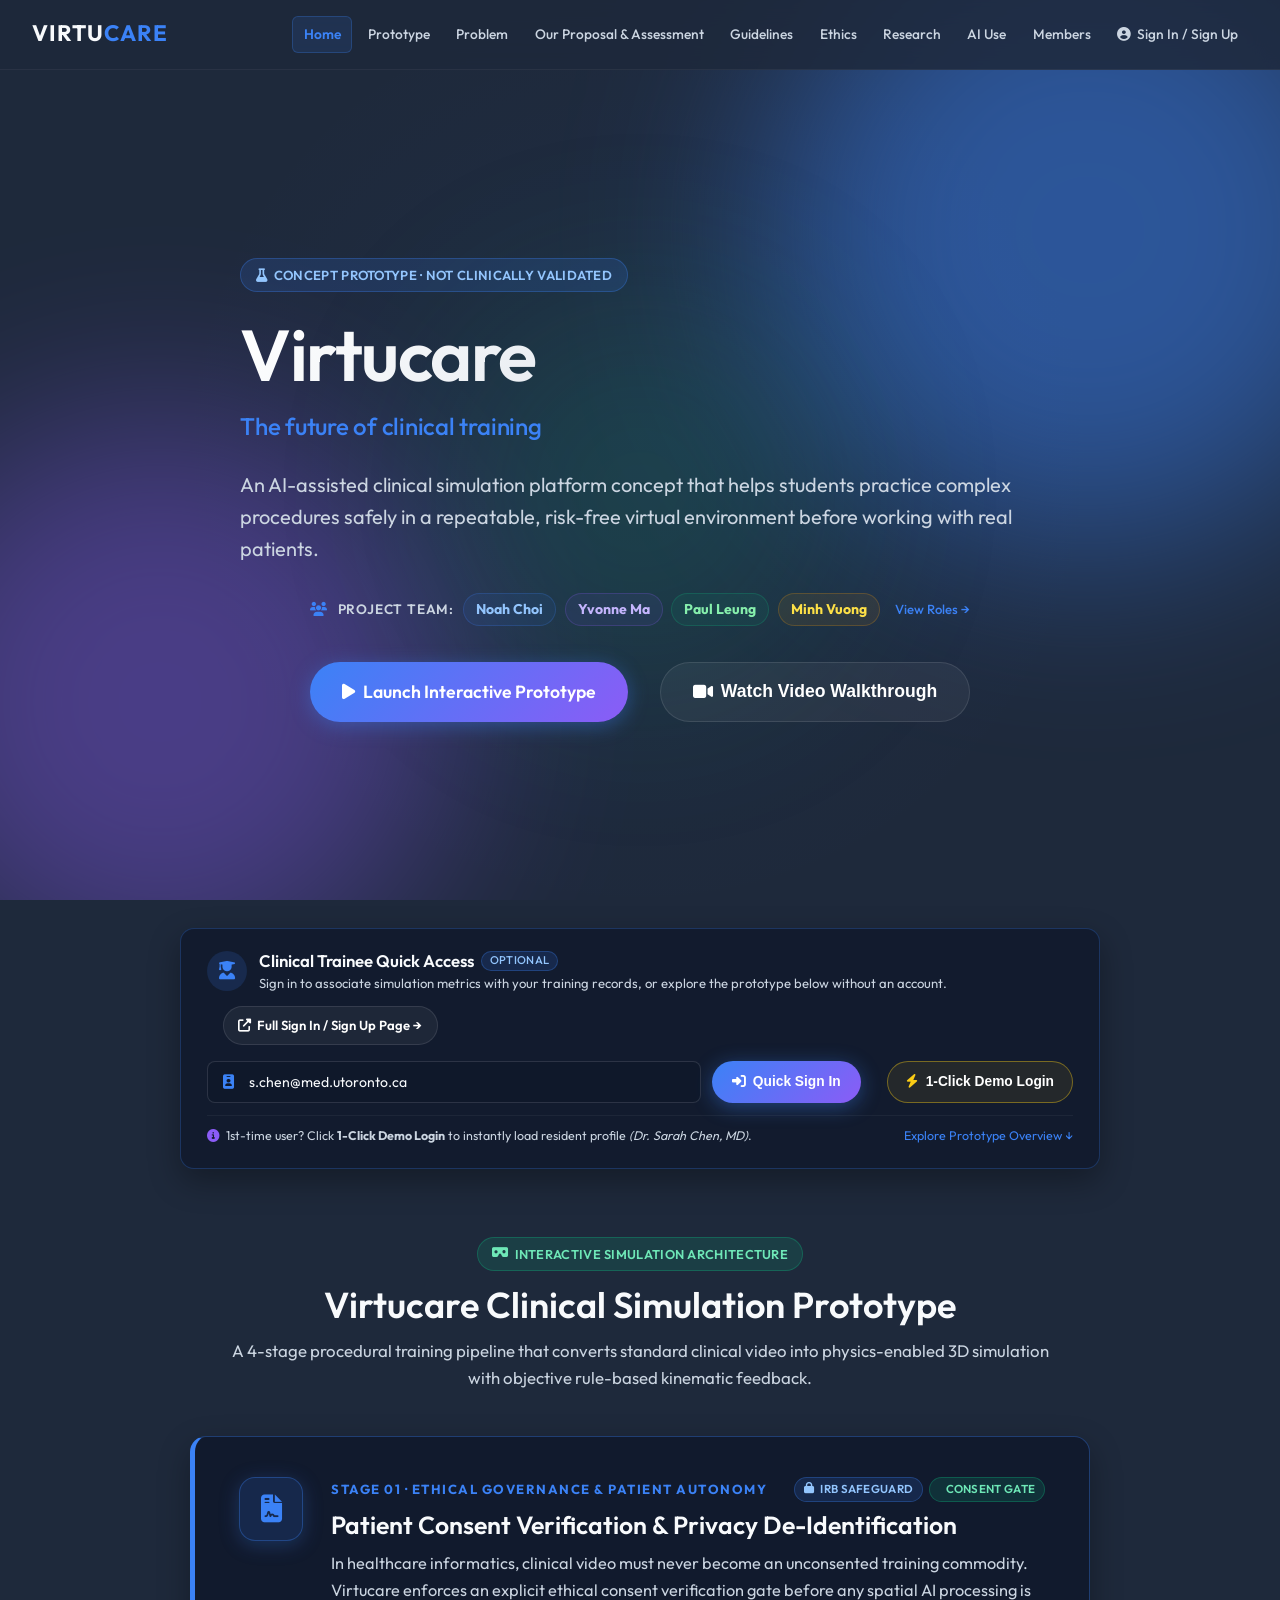
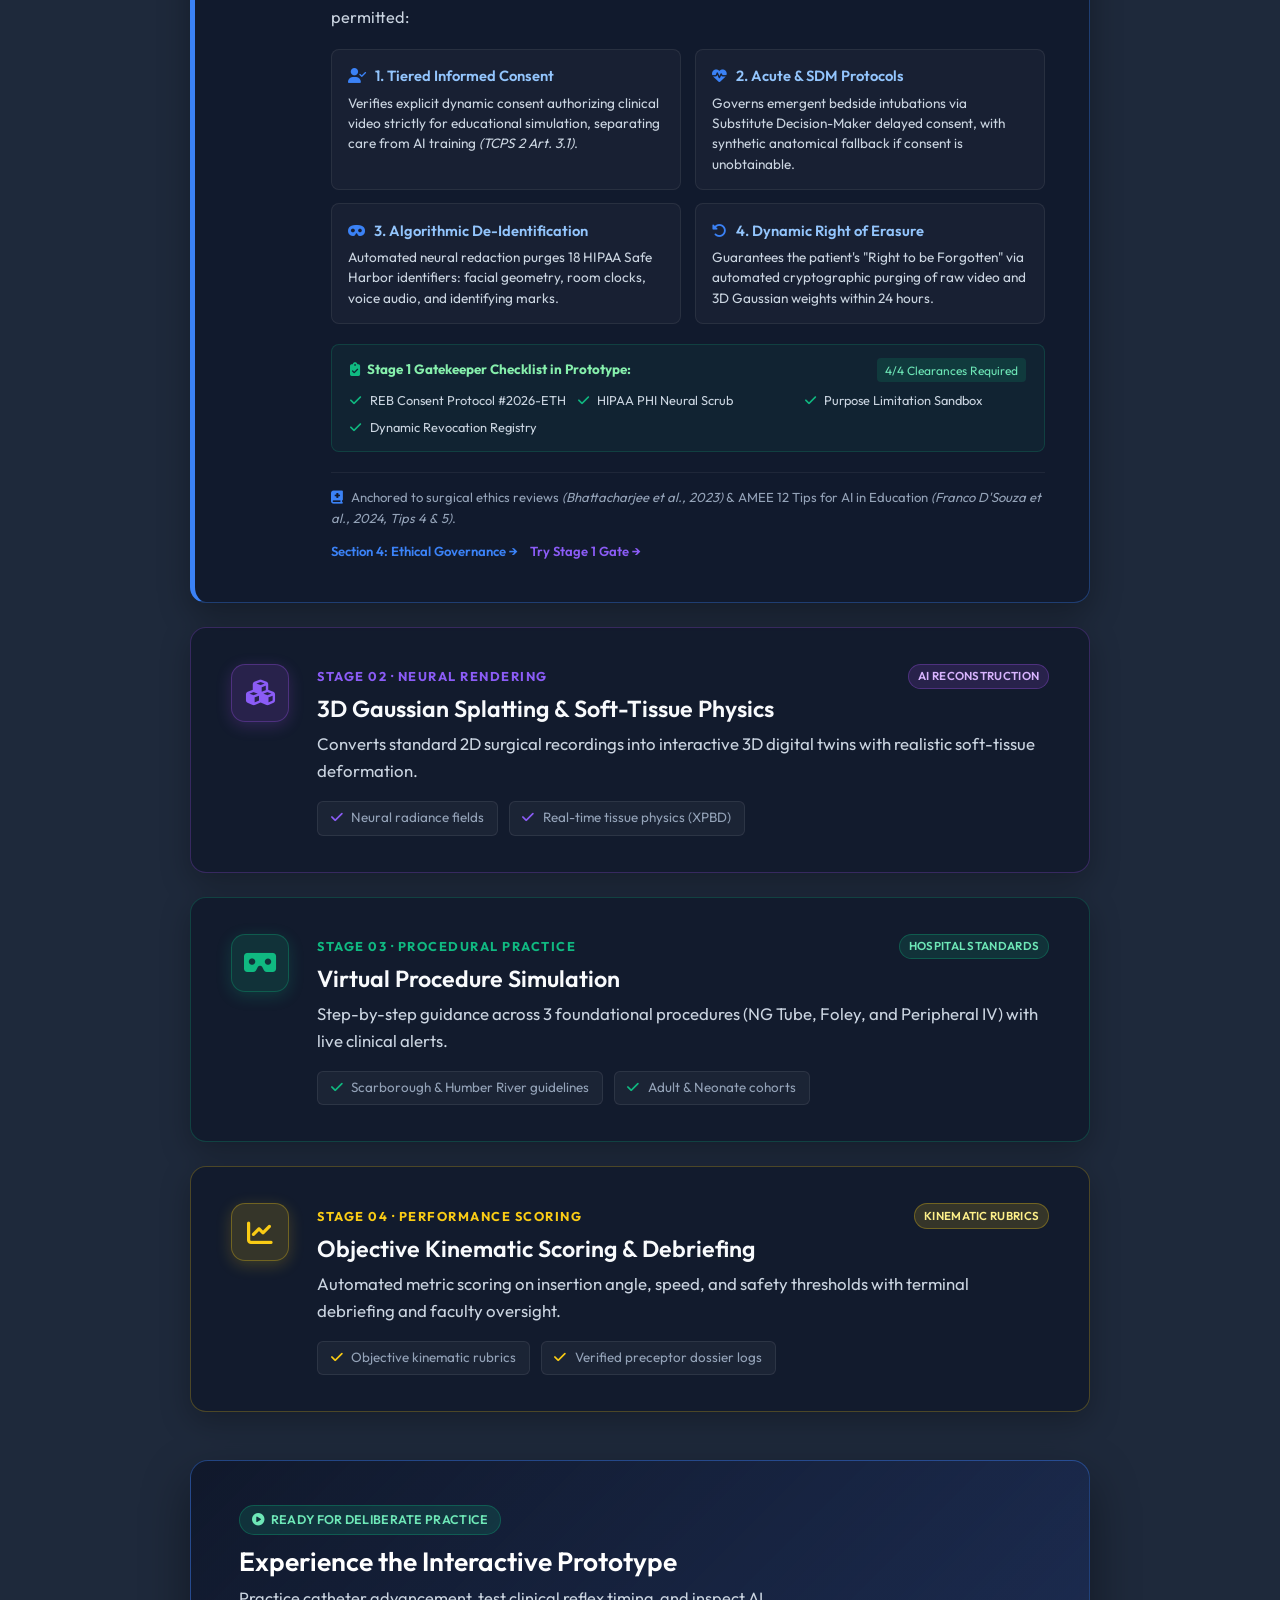
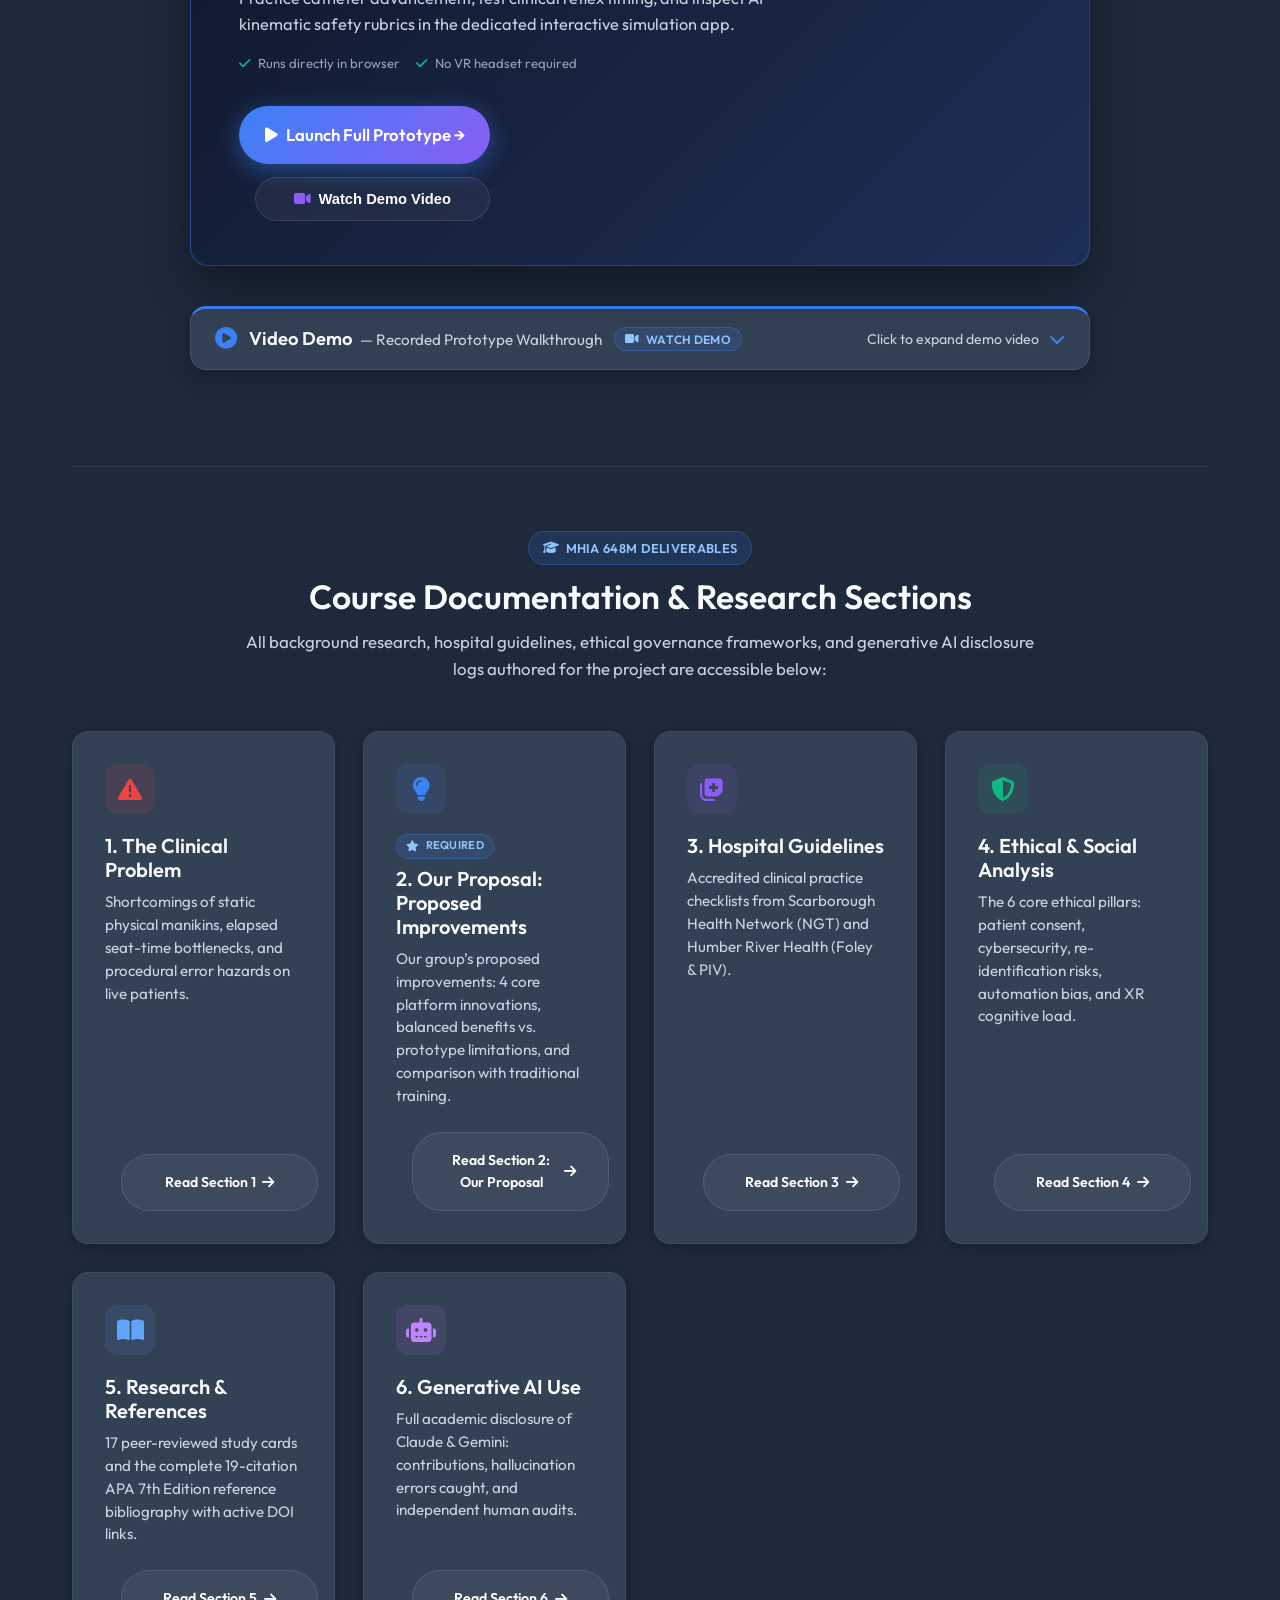
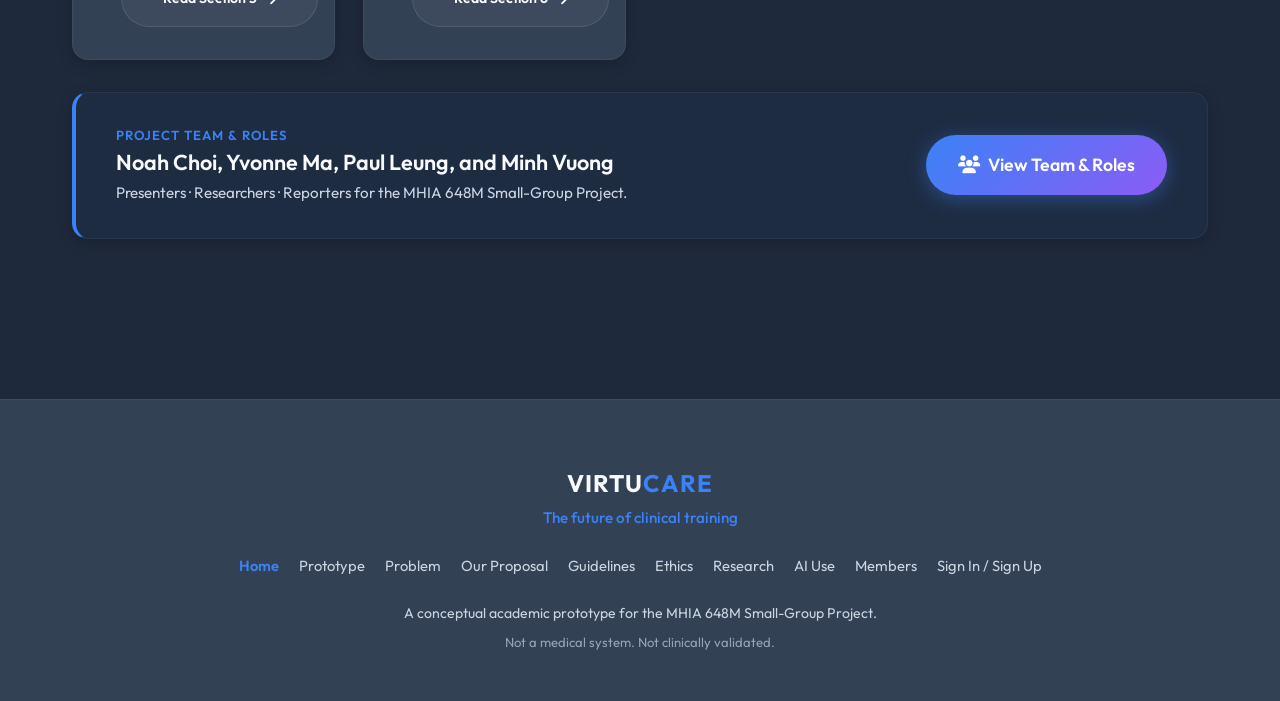
==== commit 706a5c08: "roles update" ====
--- a/index.html
+++ b/index.html
@@ -21,7 +21,7 @@
         <a href="index.html" class="active">Home</a>
         <a href="pages/prototype.html">Prototype</a>
         <a href="pages/problem.html">Problem</a>
-        <a href="pages/benefits-limitations.html">Benefits &amp; Limitations</a>
+        <a href="pages/benefits-limitations.html">Our Proposal &amp; Assessment</a>
         <a href="pages/guidelines.html">Guidelines</a>
         <a href="pages/ethics.html">Ethics</a>
         <a href="pages/research.html">Research</a>
@@ -47,9 +47,31 @@
         <p class="hero-subtitle" style="font-size: 1.5rem; font-weight: 500; color: var(--primary); margin-top: -0.5rem; margin-bottom: 1.5rem; letter-spacing: -0.01em;">
           The future of clinical training
         </p>
-        <p class="lede" style="max-width: 820px; margin-left: auto; margin-right: auto; margin-bottom: 2.25rem;">
+        <p class="lede" style="max-width: 820px; margin-left: auto; margin-right: auto; margin-bottom: 1.75rem;">
           An AI-assisted clinical simulation platform concept that helps students practice complex procedures safely in a repeatable, risk-free virtual environment before working with real patients.
         </p>
+        
+        <!-- Project Team Byline (Hero Requirement) -->
+        <div class="hero-team-byline" style="margin-bottom: 2.25rem; display: flex; align-items: center; justify-content: center; gap: 0.55rem; flex-wrap: wrap;">
+          <span style="font-size: 0.85rem; text-transform: uppercase; letter-spacing: 0.8px; color: var(--text-muted); font-weight: 600;">
+            <i class="fas fa-users" style="color: var(--primary); margin-right: 0.35rem;"></i> Project Team:
+          </span>
+          <span style="display: inline-flex; align-items: center; background: rgba(59, 130, 246, 0.08); border: 1px solid rgba(59, 130, 246, 0.22); padding: 0.25rem 0.75rem; border-radius: 99px; font-size: 0.88rem; color: #93c5fd;">
+            <strong>Noah Choi</strong>
+          </span>
+          <span style="display: inline-flex; align-items: center; background: rgba(139, 92, 246, 0.08); border: 1px solid rgba(139, 92, 246, 0.22); padding: 0.25rem 0.75rem; border-radius: 99px; font-size: 0.88rem; color: #c4b5fd;">
+            <strong>Yvonne Ma</strong>
+          </span>
+          <span style="display: inline-flex; align-items: center; background: rgba(16, 185, 129, 0.08); border: 1px solid rgba(16, 185, 129, 0.22); padding: 0.25rem 0.75rem; border-radius: 99px; font-size: 0.88rem; color: #86efac;">
+            <strong>Paul Leung</strong>
+          </span>
+          <span style="display: inline-flex; align-items: center; background: rgba(245, 158, 11, 0.08); border: 1px solid rgba(245, 158, 11, 0.22); padding: 0.25rem 0.75rem; border-radius: 99px; font-size: 0.88rem; color: #fde047;">
+            <strong>Minh Vuong</strong>
+          </span>
+          <a href="pages/members.html" style="font-size: 0.82rem; color: var(--primary); text-decoration: none; margin-left: 0.35rem; font-weight: 500; display: inline-flex; align-items: center; gap: 0.25rem;">
+            View Roles &rarr;
+          </a>
+        </div>
         <div class="cta" style="display: flex; gap: 1rem; justify-content: center; flex-wrap: wrap;">
           <a class="btn btn-primary" href="pages/prototype.html">
             <i class="fas fa-play" style="margin-right: 0.5rem;"></i> Launch Interactive Prototype
@@ -419,17 +441,20 @@
               </a>
             </div>
 
-            <!-- Benefits & Limitations Card -->
+            <!-- Benefits & Limitations Card (Our Proposal) -->
             <div class="card" style="display: flex; flex-direction: column; padding: 2rem;">
               <div class="card-icon" style="color: var(--primary); background: rgba(59, 130, 246, 0.1); margin-bottom: 1.25rem;">
-                <i class="fas fa-balance-scale"></i>
-              </div>
-              <h3 style="font-size: 1.25rem; margin-bottom: 0.6rem;">2. Benefits &amp; Limitations</h3>
+                <i class="fas fa-lightbulb"></i>
+              </div>
+              <div style="display: flex; align-items: center; justify-content: space-between; margin-bottom: 0.5rem; flex-wrap: wrap; gap: 0.25rem;">
+                <span class="research-badge research-badge-blue" style="font-size: 0.7rem; padding: 0.15rem 0.55rem;"><i class="fas fa-star"></i> Required</span>
+              </div>
+              <h3 style="font-size: 1.25rem; margin-bottom: 0.6rem;">2. Our Proposal: Proposed Improvements</h3>
               <p style="color: var(--text-muted); font-size: 0.95rem; line-height: 1.5; flex-grow: 1; margin-bottom: 1.5rem;">
-                A balanced assessment: 4 proven educational benefits vs. 6 current prototype limitations and long-term architecture.
+                Our group’s proposed improvements: 4 core platform innovations, balanced benefits vs. prototype limitations, and comparison with traditional training.
               </p>
               <a href="pages/benefits-limitations.html" class="btn btn-secondary" style="font-size: 0.88rem; width: 100%; text-align: center; justify-content: center;">
-                Read Section 2 <i class="fas fa-arrow-right" style="margin-left: 0.4rem;"></i>
+                Read Section 2: Our Proposal <i class="fas fa-arrow-right" style="margin-left: 0.4rem;"></i>
               </a>
             </div>
 
@@ -523,7 +548,7 @@
         <a href="index.html" style="color: var(--primary); font-weight: 600; text-decoration: none;">Home</a>
         <a href="pages/prototype.html" style="color: var(--text-muted); text-decoration: none;">Prototype</a>
         <a href="pages/problem.html" style="color: var(--text-muted); text-decoration: none;">Problem</a>
-        <a href="pages/benefits-limitations.html" style="color: var(--text-muted); text-decoration: none;">Benefits &amp; Limitations</a>
+        <a href="pages/benefits-limitations.html" style="color: var(--text-muted); text-decoration: none;">Our Proposal</a>
         <a href="pages/guidelines.html" style="color: var(--text-muted); text-decoration: none;">Guidelines</a>
         <a href="pages/ethics.html" style="color: var(--text-muted); text-decoration: none;">Ethics</a>
         <a href="pages/research.html" style="color: var(--text-muted); text-decoration: none;">Research</a>
